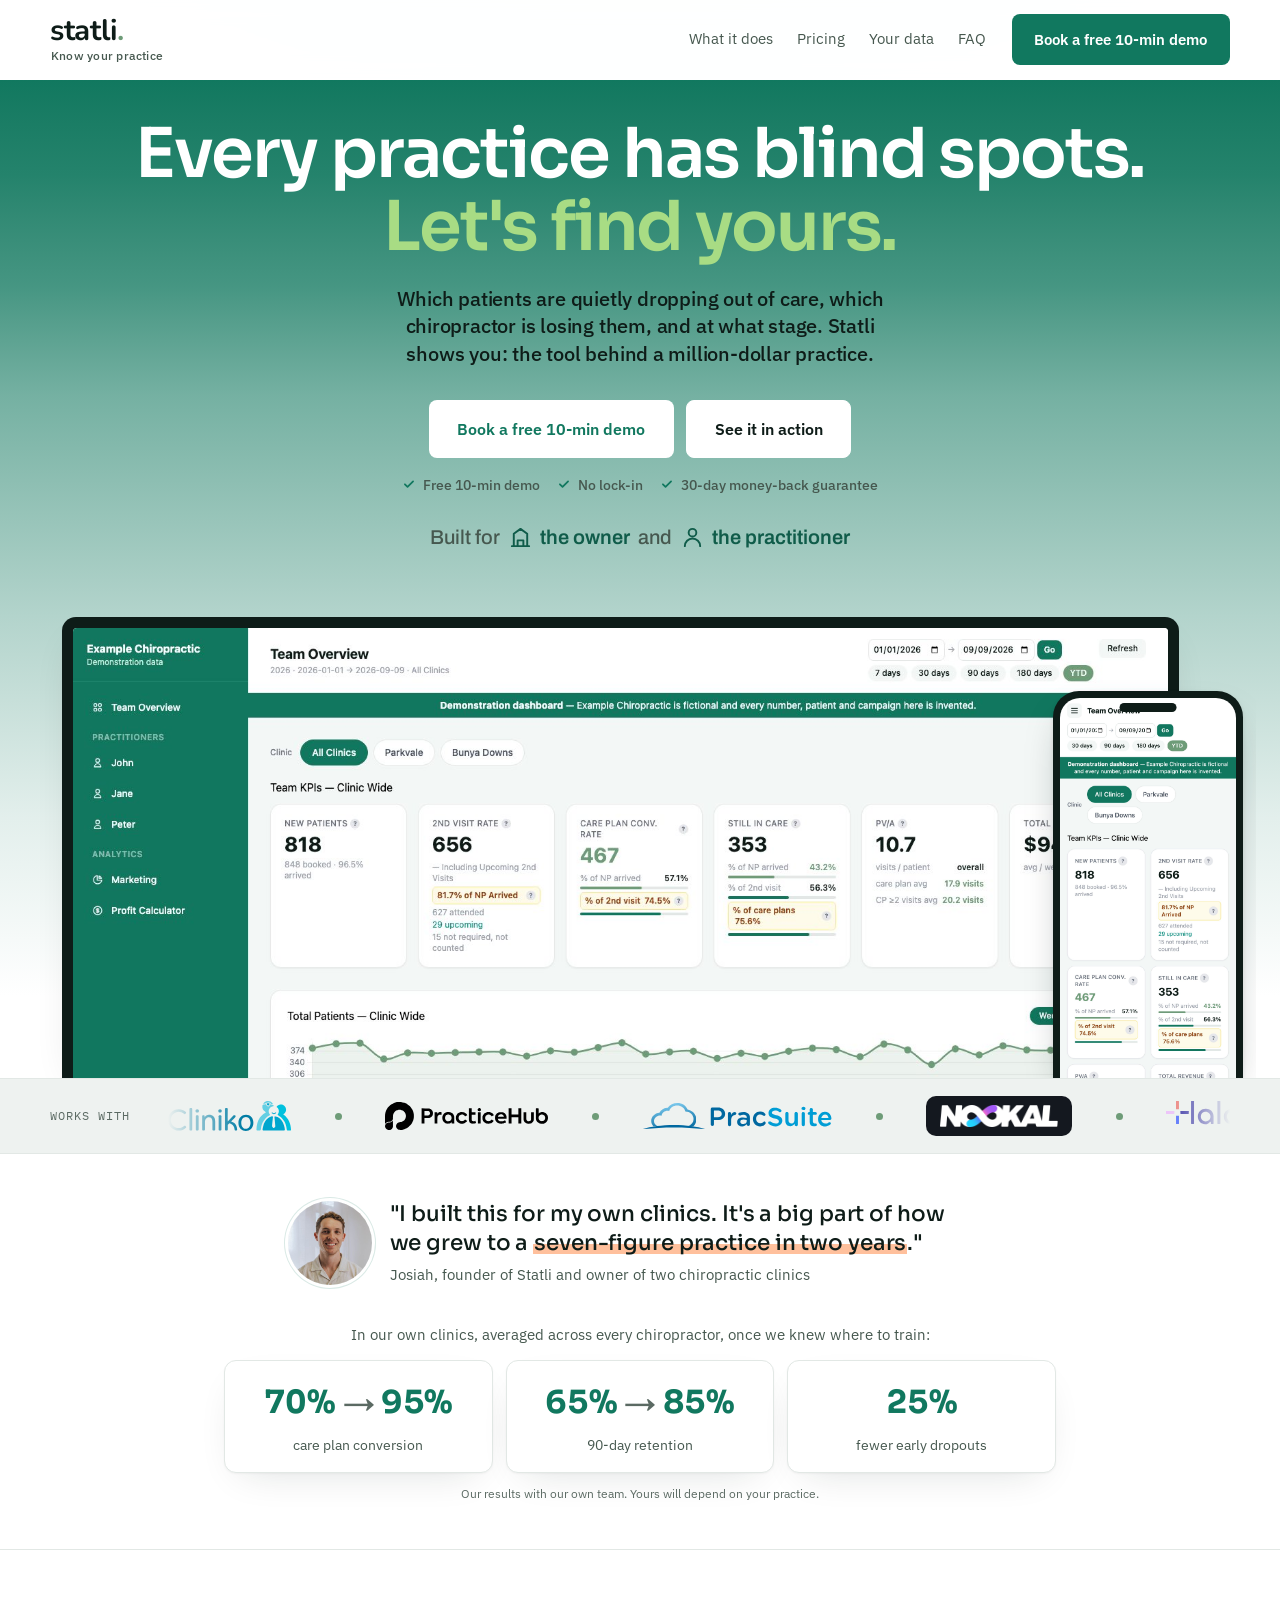
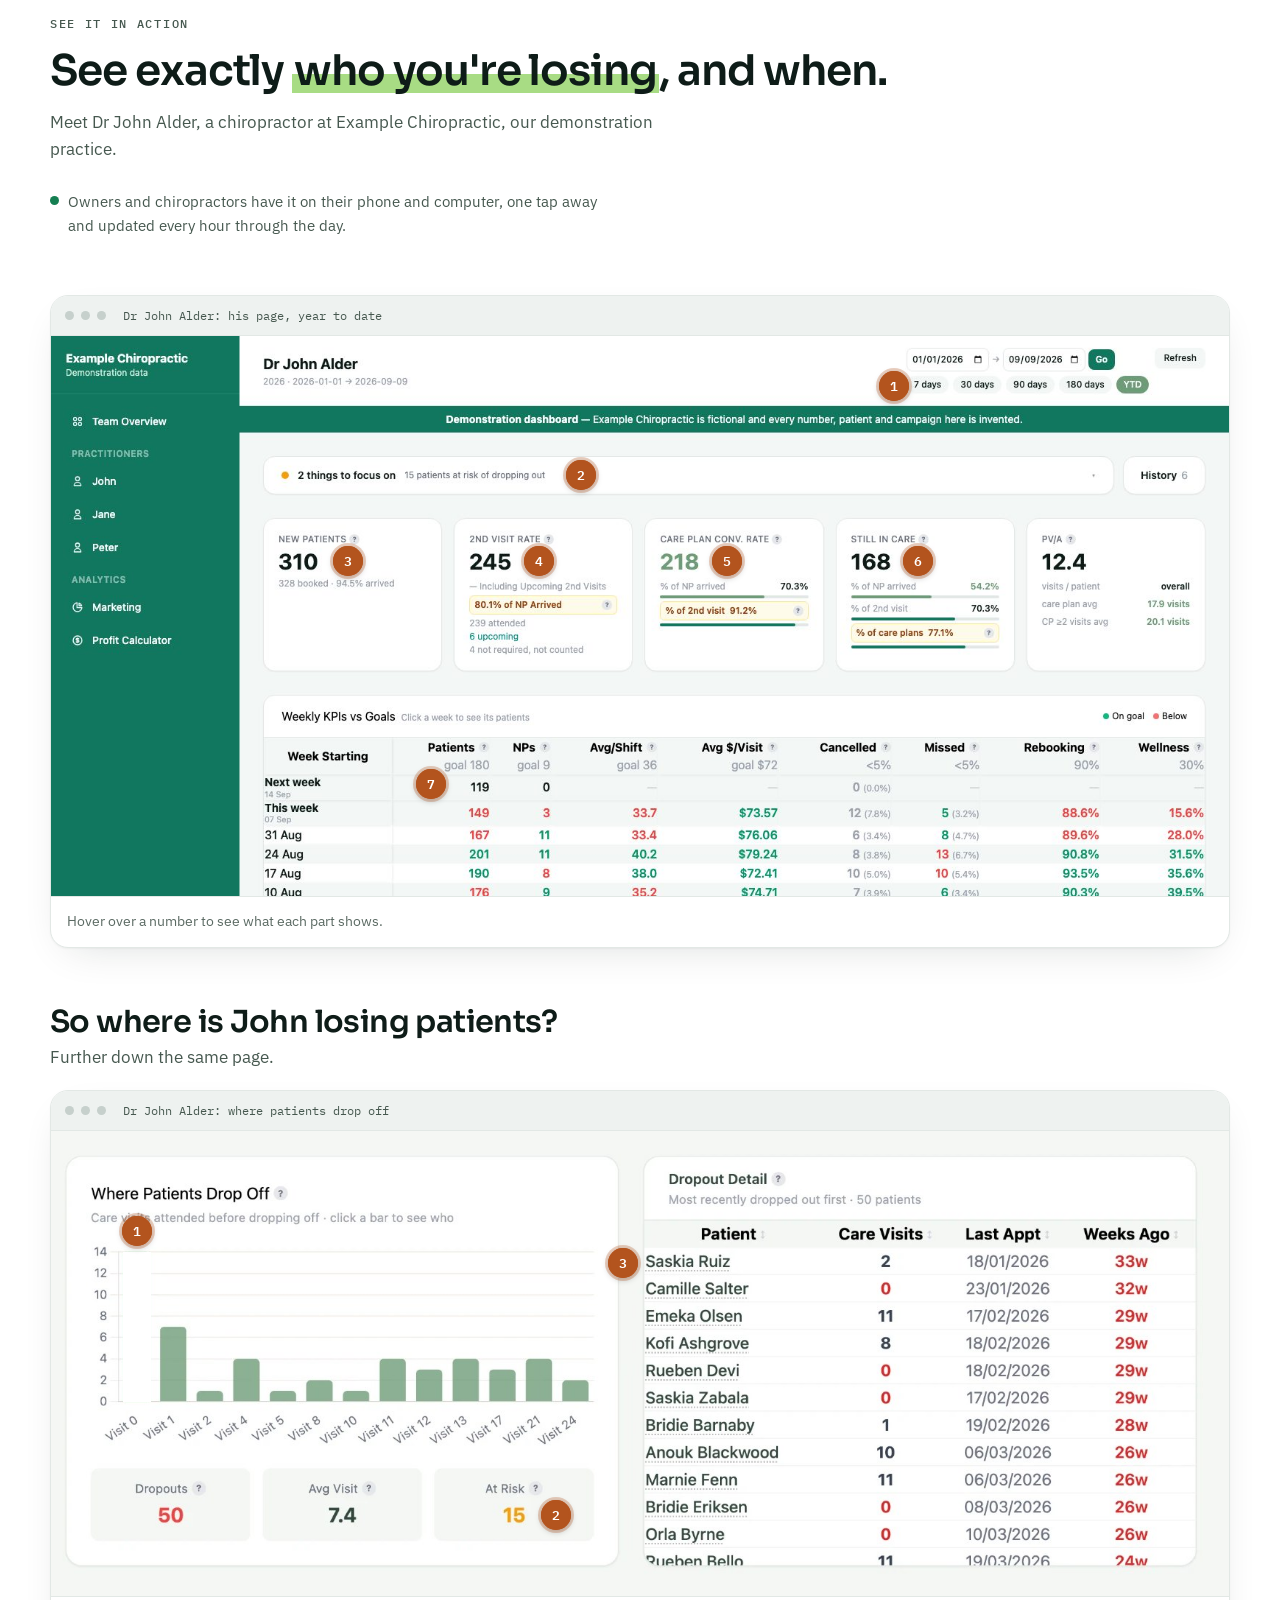
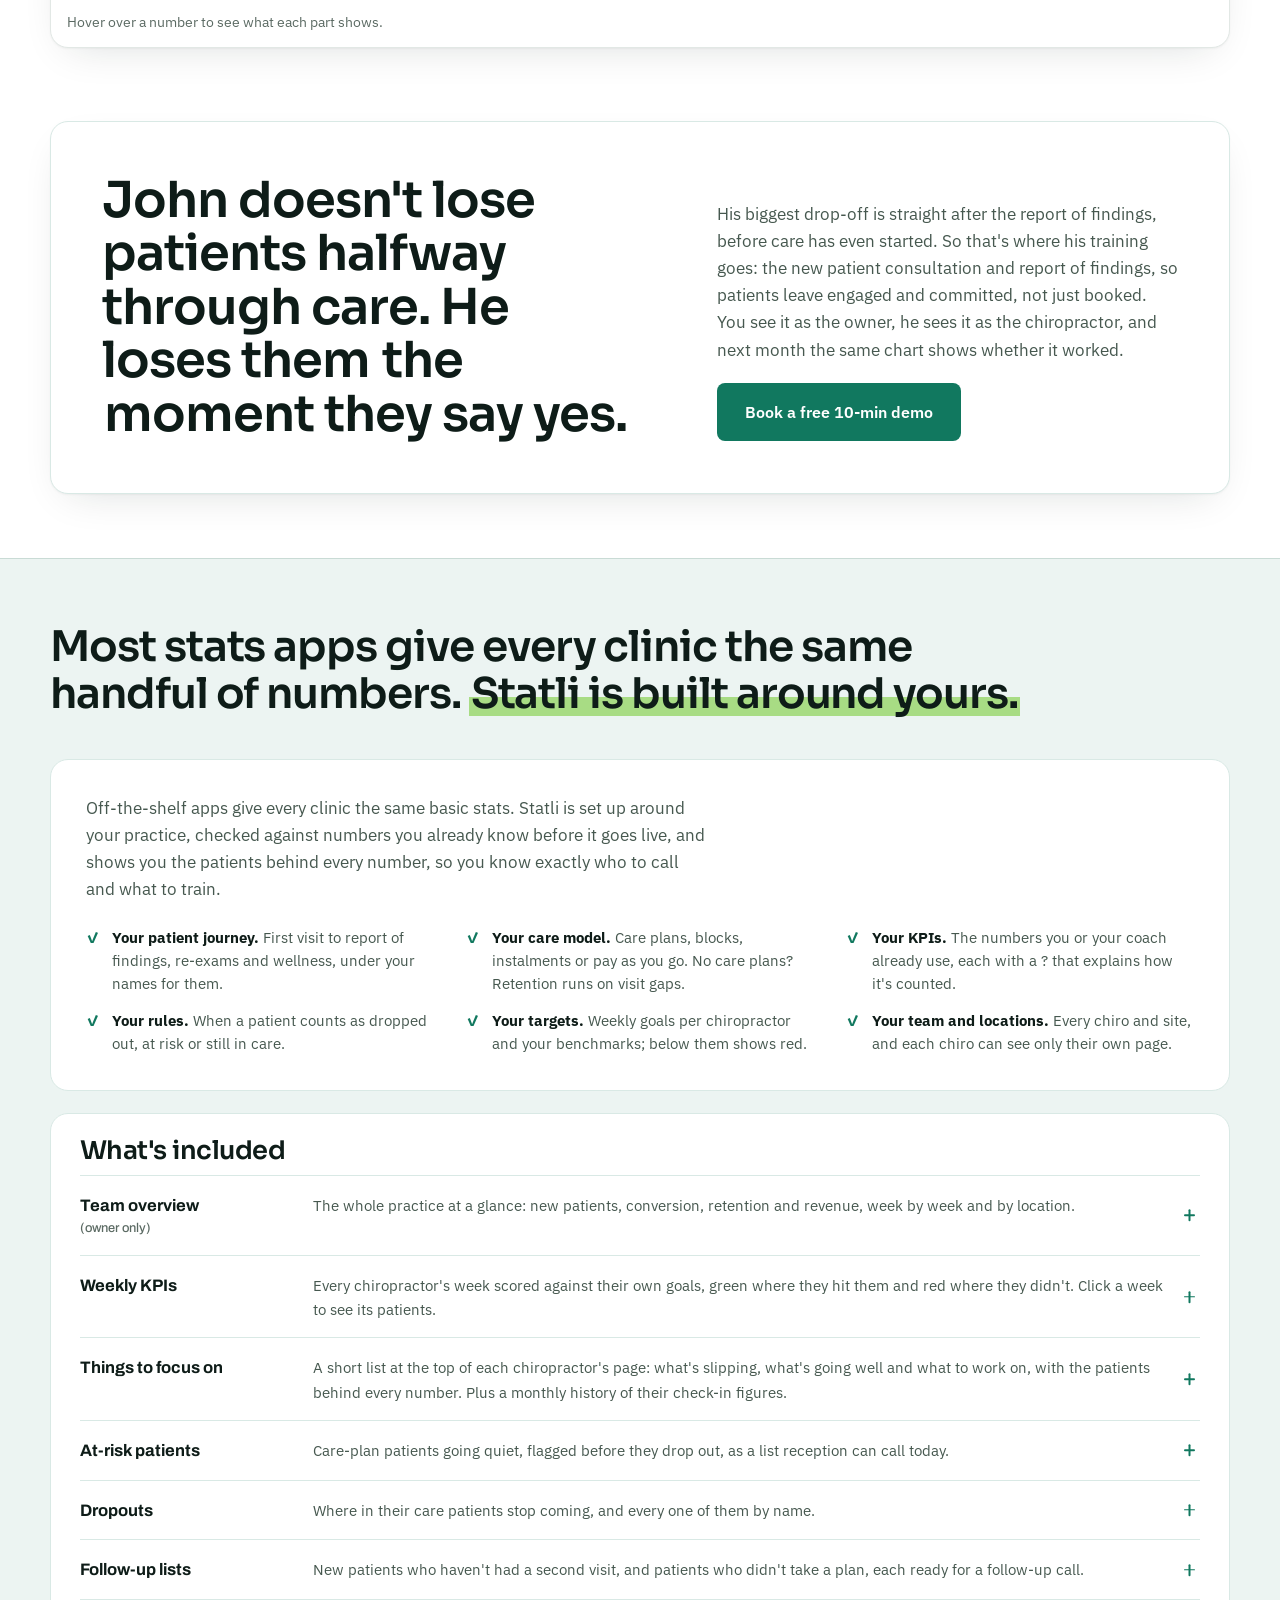
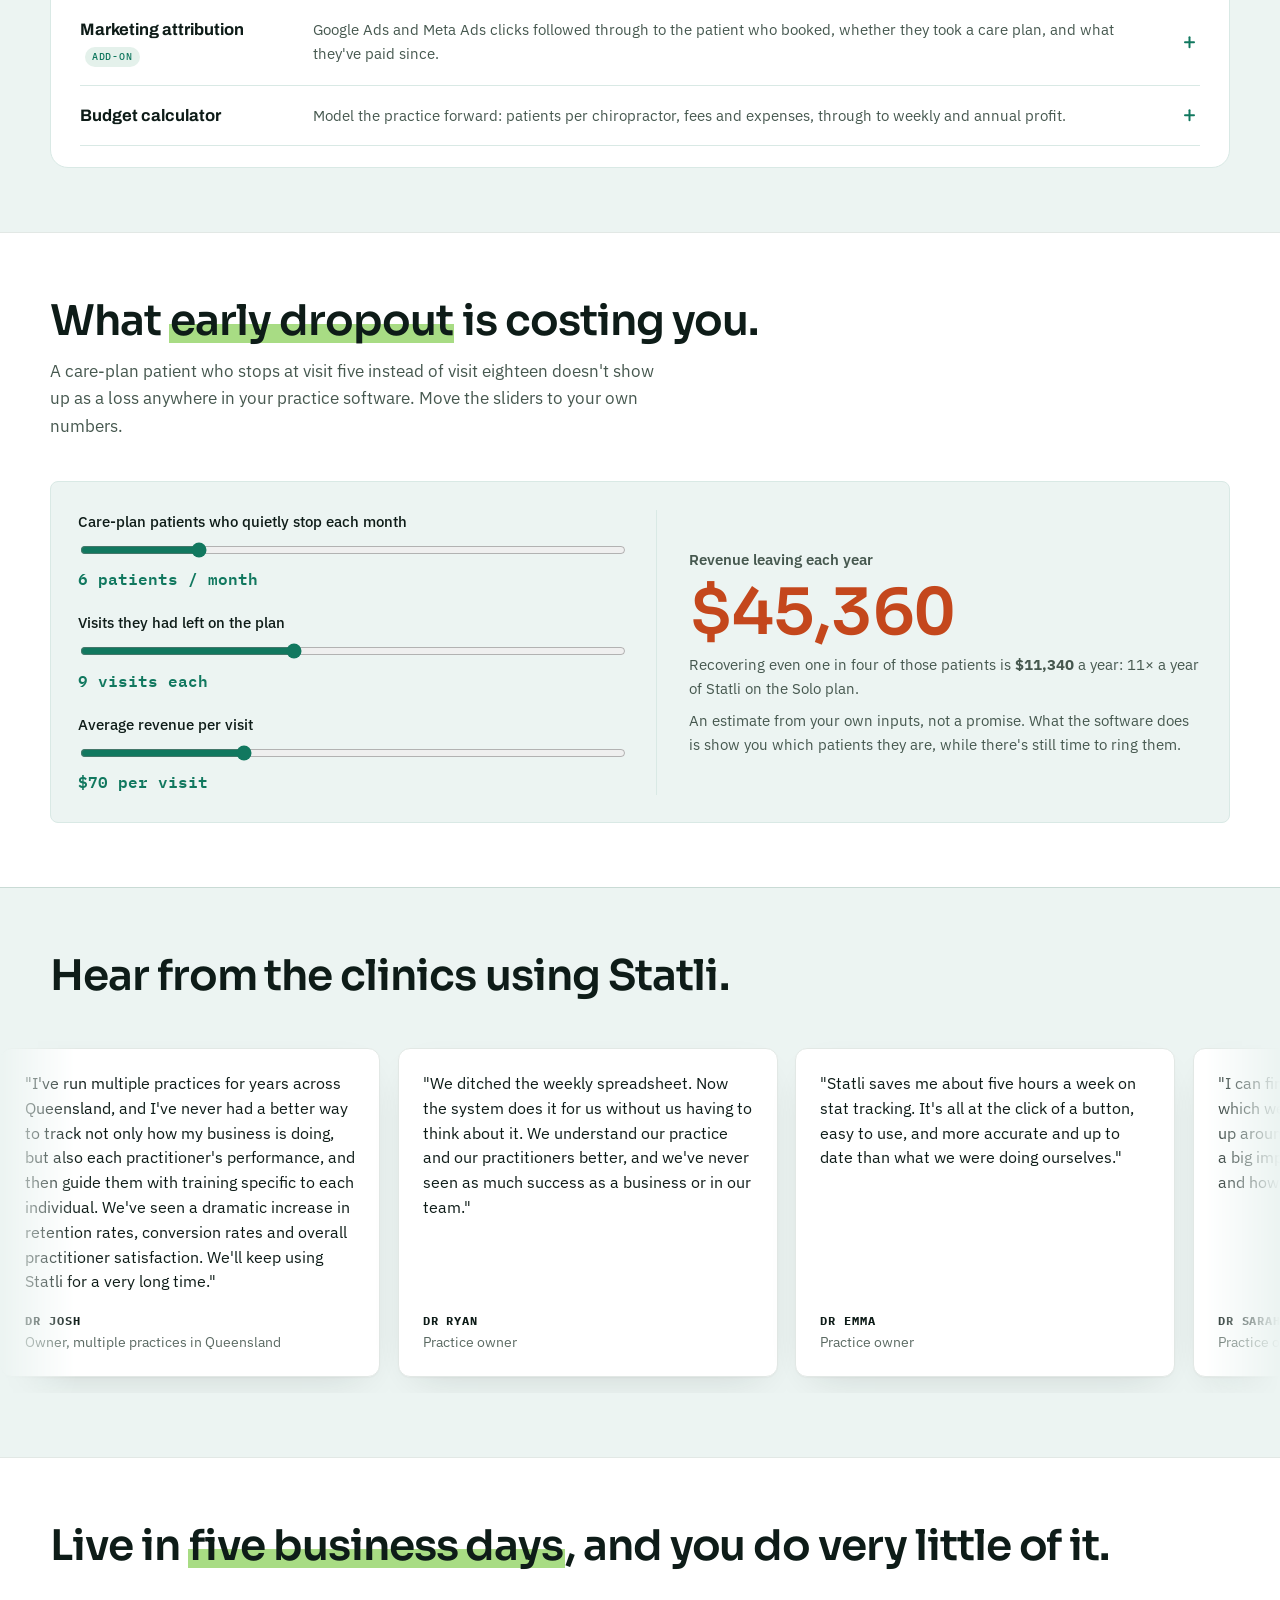
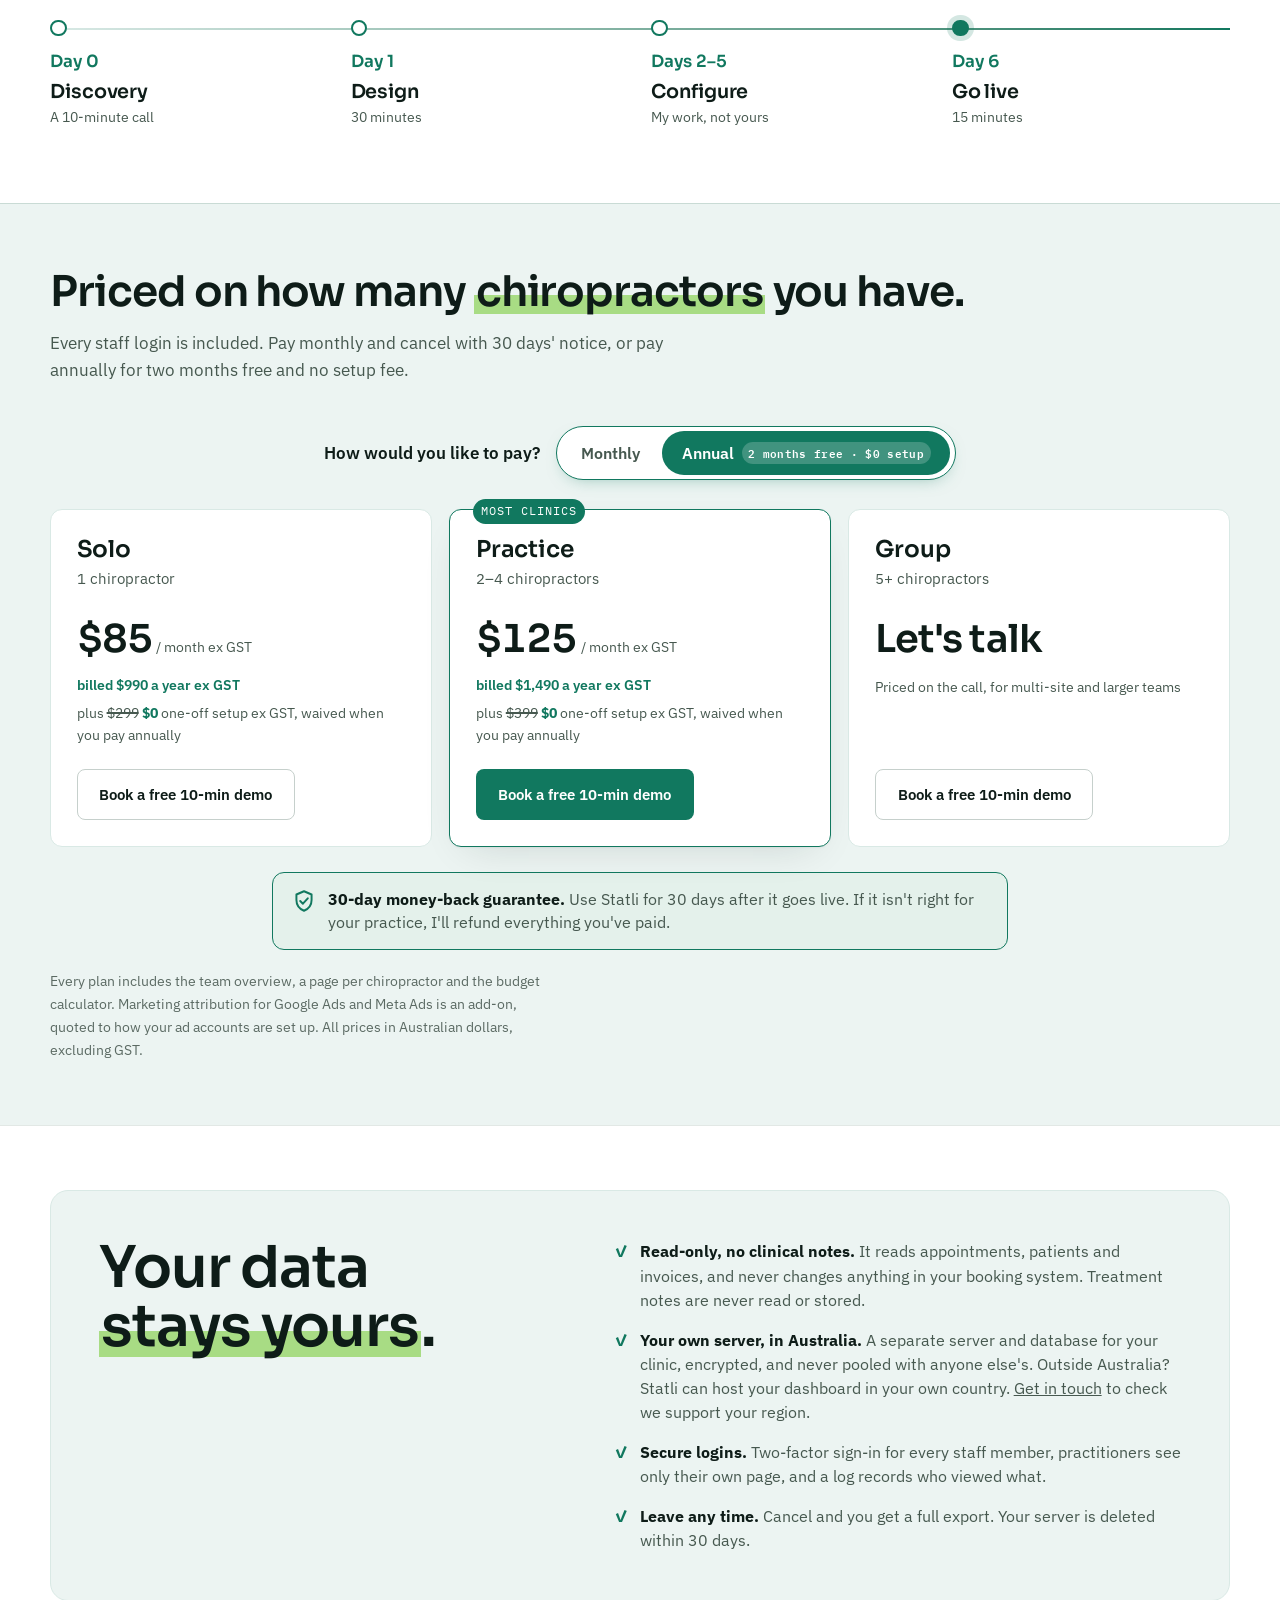
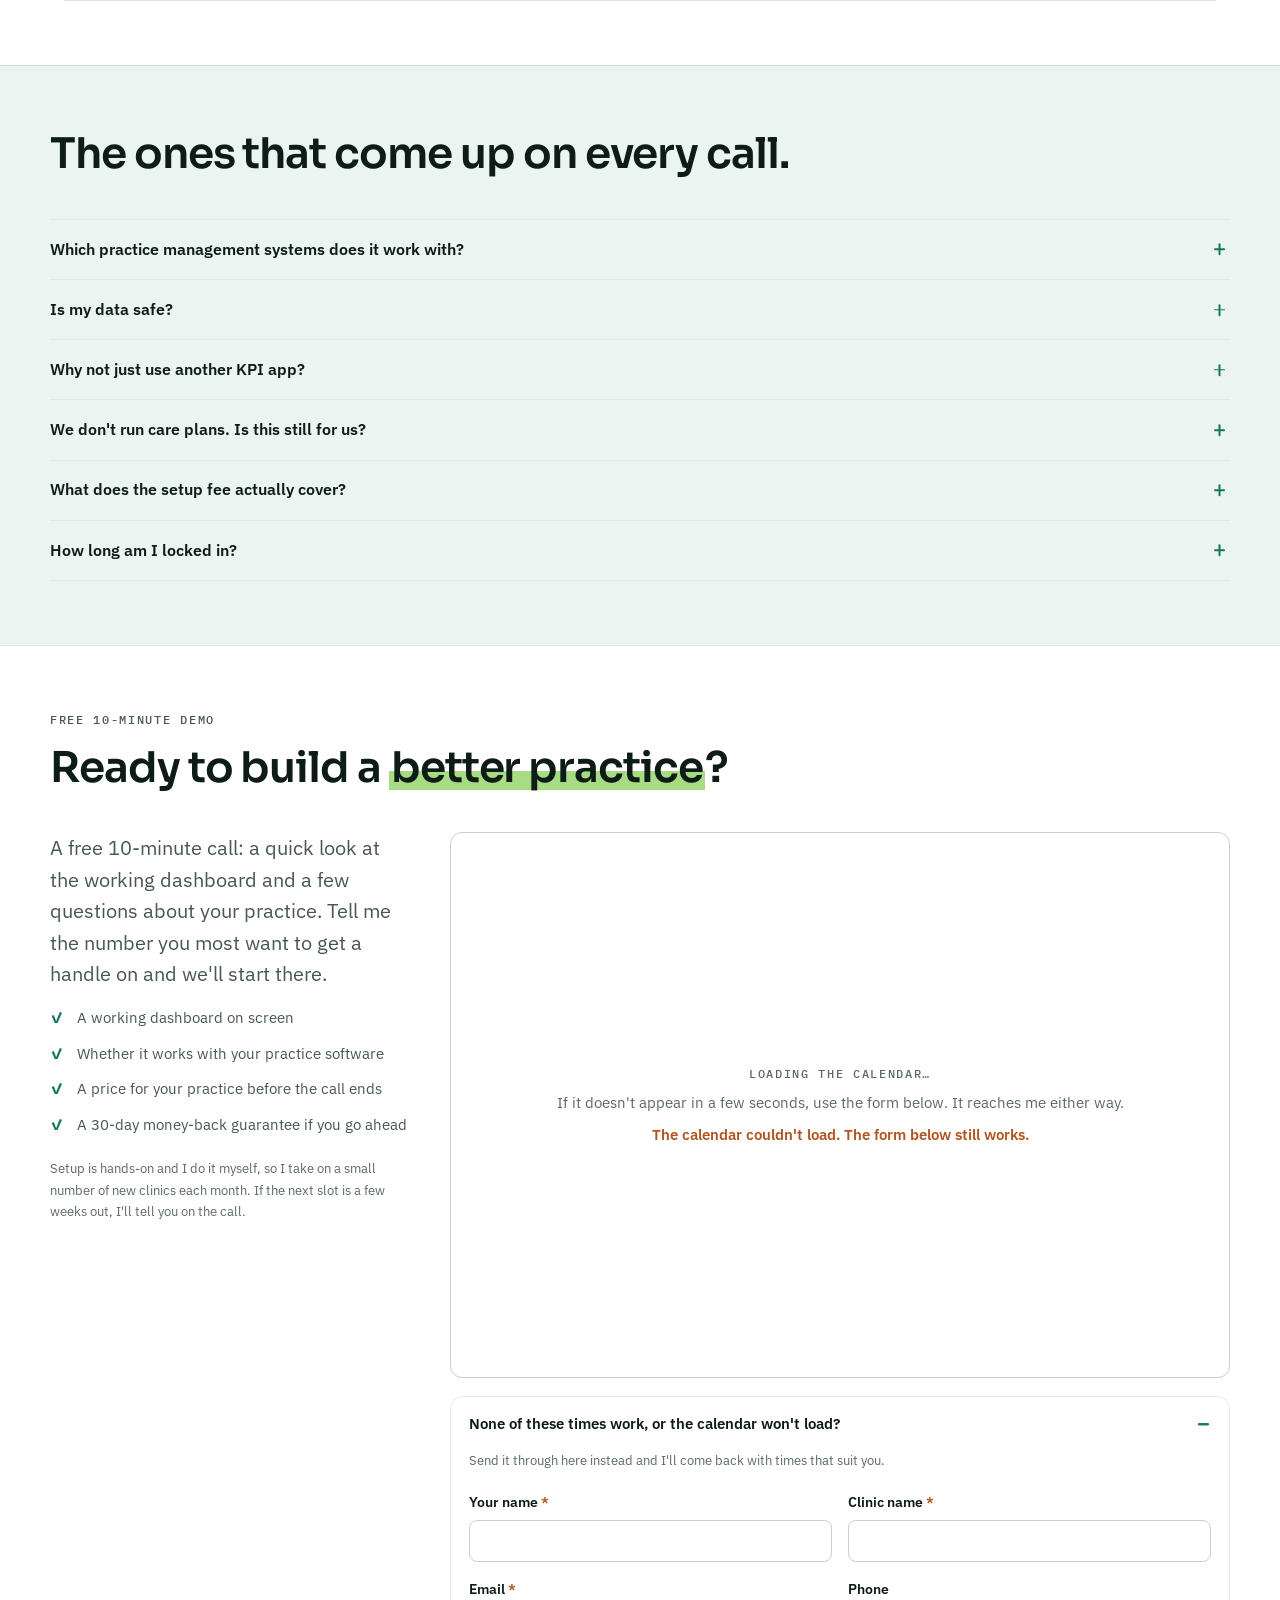
==== index.html @ 246dd064 "Hero: Every practice has blind spots. Let's find yours." ====
<!doctype html>
<html lang="en-AU">
<head>
<meta charset="utf-8">
<meta name="viewport" content="width=device-width, initial-scale=1">
<meta name="color-scheme" content="light">
<title>Statli: practice dashboard for chiropractic clinics</title>
<meta name="description" content="Practice intelligence for chiropractic clinics. Connects to Cliniko, Practice Hub, PracSuite, Nookal or Halaxy alongside Google Ads and Meta Ads, and shows you new patients, ROF attendance, care-plan conversion, dropouts and patient visit average, per practitioner, per clinic, every week. Configured to how your practice actually runs, including if you don't sell care plans.">

<link rel="canonical" href="https://askstatli.com/">
<meta property="og:type" content="website">
<meta property="og:site_name" content="Statli">
<meta property="og:title" content="Statli: practice dashboard for chiropractic clinics">
<meta property="og:description" content="Practice intelligence for chiropractic clinics. Connects to Cliniko, Practice Hub, PracSuite, Nookal or Halaxy alongside Google Ads and Meta Ads, and shows you new patients, ROF attendance, care-plan conversion, dropouts and patient visit average, per practitioner, per clinic, every week. Configured to how your practice actually runs, including if you don't sell care plans.">
<meta property="og:url" content="https://askstatli.com/">
<meta property="og:image" content="https://askstatli.com/static/img/demo_overview.jpg">
<link rel="alternate" type="text/plain" title="llms.txt" href="/llms.txt">

<script type="application/ld+json">
{"@context":"https://schema.org","@graph":[
 {"@type":"Organization","@id":"https://askstatli.com/#org","name":"Statli","legalName":"Statli Pty Ltd",
  "url":"https://askstatli.com/","description":"Statli builds practice dashboards for chiropractic clinics, combining booking-system, Google Ads and Meta Ads data into weekly KPIs.",
  "email":"hello@askstatli.com",
  "contactPoint":{"@type":"ContactPoint","contactType":"sales","email":"hello@askstatli.com","areaServed":"AU","availableLanguage":"en"},
  "address":{"@type":"PostalAddress","addressRegion":"QLD","addressCountry":"AU"}},
 {"@type":"SoftwareApplication","name":"Statli","url":"https://askstatli.com/","applicationCategory":"BusinessApplication",
  "operatingSystem":"Web","publisher":{"@id":"https://askstatli.com/#org"},
  "description":"Practice intelligence dashboard for chiropractic clinics. Connects to Cliniko, Practice Hub, PracSuite, Nookal or Halaxy plus Google Ads and Meta Ads, and reports new patients, ROF attendance, care-plan conversion, dropouts and patient visit average per practitioner and clinic, every week.",
  "offers":{"@type":"AggregateOffer","priceCurrency":"AUD","lowPrice":"99","offerCount":"3"}}
]}
</script>

<link rel="preconnect" href="https://fonts.googleapis.com">
<link rel="preconnect" href="https://fonts.gstatic.com" crossorigin>
<link rel="stylesheet" href="https://fonts.googleapis.com/css2?family=Archivo:wght@400..800&family=Nunito:wght@700&family=Sora:wght@500;600&family=IBM+Plex+Mono:wght@400;500;600&family=IBM+Plex+Sans:wght@400;500;600&display=swap">
<link rel="stylesheet" href="/static/css/site.css?v=2ab0f272">
</head>
<body>
<a class="skip" href="#main">Skip to content</a>

<nav class="nav">
  <div class="wrap nav-in">
    <a class="brand" href="/" aria-label="Statli, know your practice. Home">
      <span class="brand-word">statli<span class="brand-dot">.</span></span>
      <span class="brand-tag">Know your practice</span>
    </a>
    <div class="nav-links">
      <a href="/#story">What it does</a>
      <a href="/#pricing">Pricing</a>
      <a href="/#security">Your data</a>
      <a href="/#faq">FAQ</a>
    </div>
    <a class="btn btn-primary nav-cta" href="/#book"><span>Book a<span class="cta-long"> free 10-min</span> demo</span></a>
    
    <button type="button" class="nav-menu-btn" aria-expanded="false" aria-controls="navSheet" aria-label="Menu">
      <span class="nav-menu-icon" aria-hidden="true"><i></i><i></i></span>
    </button>
  </div>
  <div class="nav-sheet" id="navSheet" hidden>
    <a href="/#story">What it does</a>
    <a href="/#story">See it in action</a>
    <a href="/#pricing">Pricing</a>
    <a href="/#security">Your data</a>
    <a href="/#faq">FAQ</a>
  </div>
</nav>

<main id="main">


<!-- ── Hero ──────────────────────────────────────────────────────────────── -->
<section class="section hero hero-green">
  <div class="wrap hero-head">
    <h1>Every practice has <span style="white-space:nowrap">blind spots.</span><br> <span class="hl">Let's find yours.</span></h1>
    <p class="hero-sub">Which patients are quietly dropping out of care, which chiropractor is losing them,
       and at what stage. Statli shows you: the tool behind a million-dollar practice.</p>
    <div class="cta-row">
      <a class="btn btn-primary btn-lg" href="/#book">Book a free 10-min demo</a>
      <a class="btn btn-ghost btn-lg" href="#story">See it in action</a>
    </div>
    <p class="hero-trust"><span>Free 10-min demo</span><span>No lock-in</span><span>30-day money-back guarantee</span></p>
    <p class="hero-for">
      <span class="hero-for-lead">Built for</span>
      <span class="hero-for-chip"><svg viewBox="0 0 24 24" aria-hidden="true"><path d="M3 21h18M5 21V8l7-5 7 5v13M9 21v-6h6v6"/></svg>the owner</span>
      <span class="hero-for-and">and</span>
      <span class="hero-for-chip"><svg viewBox="0 0 24 24" aria-hidden="true"><circle cx="12" cy="7" r="4"/><path d="M4 21c0-4.4 3.6-8 8-8s8 3.6 8 8"/></svg>the practitioner</span>
    </p>
  </div>

  
  <div class="hero-stage">
    <figure class="devices">
      <div class="laptop">
        <div class="laptop-lid">
          <img src="/static/img/demo_laptop.jpg"
               width="1600" height="1000" fetchpriority="high"
               alt="Team overview on a laptop: new patients, second visit rate, care plan conversion, still in care, patient visit average and total revenue, above weekly patient and revenue charts.">
        </div>
        <div class="laptop-base" aria-hidden="true"></div>
      </div>

      <div class="phone">
        <div class="phone-bezel">
          <span class="phone-island" aria-hidden="true"></span>
          <img src="/static/img/demo_phone.jpg"
               width="1170" height="2532" loading="lazy"
               alt="The same team overview on a phone, with the KPI cards stacked into a single column.">
        </div>
      </div>
    </figure>
  </div>

  
  
  <div class="integrations">
    <div class="wrap int-row">
      <p class="int-label">Works with</p>
      <div class="marquee">
        <div class="marquee-track">
          
          <ul class="marquee-set">
            
            <li class="logo-cliniko"><img src="/static/img/logos/cliniko.svg" alt="Cliniko" height="30" loading="lazy" decoding="async"></li>
            
            <li class="logo-practicehub"><img src="/static/img/logos/practicehub.svg" alt="Practice Hub" height="30" loading="lazy" decoding="async"></li>
            
            <li class="logo-pracsuite"><img src="/static/img/logos/pracsuite.svg" alt="PracSuite" height="30" loading="lazy" decoding="async"></li>
            
            <li class="logo-nookal"><img src="/static/img/logos/nookal.png" alt="Nookal" height="30" loading="lazy" decoding="async"></li>
            
            <li class="logo-halaxy"><img src="/static/img/logos/halaxy.svg" alt="Halaxy" height="30" loading="lazy" decoding="async"></li>
            
            <li class="logo-google-ads"><img src="/static/img/logos/google-ads.svg" alt="Google Ads" height="30" loading="lazy" decoding="async"></li>
            
            <li class="logo-meta"><img src="/static/img/logos/meta.svg" alt="Meta Ads" height="30" loading="lazy" decoding="async"></li>
            
            <li class="logo-cliniko rep"><img src="/static/img/logos/cliniko.svg" alt="" height="30" loading="lazy" decoding="async"></li>
            
            <li class="logo-practicehub rep"><img src="/static/img/logos/practicehub.svg" alt="" height="30" loading="lazy" decoding="async"></li>
            
            <li class="logo-pracsuite rep"><img src="/static/img/logos/pracsuite.svg" alt="" height="30" loading="lazy" decoding="async"></li>
            
            <li class="logo-nookal rep"><img src="/static/img/logos/nookal.png" alt="" height="30" loading="lazy" decoding="async"></li>
            
            <li class="logo-halaxy rep"><img src="/static/img/logos/halaxy.svg" alt="" height="30" loading="lazy" decoding="async"></li>
            
            <li class="logo-google-ads rep"><img src="/static/img/logos/google-ads.svg" alt="" height="30" loading="lazy" decoding="async"></li>
            
            <li class="logo-meta rep"><img src="/static/img/logos/meta.svg" alt="" height="30" loading="lazy" decoding="async"></li>
            
            <li class="logo-cliniko rep"><img src="/static/img/logos/cliniko.svg" alt="" height="30" loading="lazy" decoding="async"></li>
            
            <li class="logo-practicehub rep"><img src="/static/img/logos/practicehub.svg" alt="" height="30" loading="lazy" decoding="async"></li>
            
            <li class="logo-pracsuite rep"><img src="/static/img/logos/pracsuite.svg" alt="" height="30" loading="lazy" decoding="async"></li>
            
            <li class="logo-nookal rep"><img src="/static/img/logos/nookal.png" alt="" height="30" loading="lazy" decoding="async"></li>
            
            <li class="logo-halaxy rep"><img src="/static/img/logos/halaxy.svg" alt="" height="30" loading="lazy" decoding="async"></li>
            
            <li class="logo-google-ads rep"><img src="/static/img/logos/google-ads.svg" alt="" height="30" loading="lazy" decoding="async"></li>
            
            <li class="logo-meta rep"><img src="/static/img/logos/meta.svg" alt="" height="30" loading="lazy" decoding="async"></li>
            
          </ul>
          
          <ul class="marquee-set" aria-hidden="true">
            
            <li class="logo-cliniko"><img src="/static/img/logos/cliniko.svg" alt="" height="30" loading="lazy" decoding="async"></li>
            
            <li class="logo-practicehub"><img src="/static/img/logos/practicehub.svg" alt="" height="30" loading="lazy" decoding="async"></li>
            
            <li class="logo-pracsuite"><img src="/static/img/logos/pracsuite.svg" alt="" height="30" loading="lazy" decoding="async"></li>
            
            <li class="logo-nookal"><img src="/static/img/logos/nookal.png" alt="" height="30" loading="lazy" decoding="async"></li>
            
            <li class="logo-halaxy"><img src="/static/img/logos/halaxy.svg" alt="" height="30" loading="lazy" decoding="async"></li>
            
            <li class="logo-google-ads"><img src="/static/img/logos/google-ads.svg" alt="" height="30" loading="lazy" decoding="async"></li>
            
            <li class="logo-meta"><img src="/static/img/logos/meta.svg" alt="" height="30" loading="lazy" decoding="async"></li>
            
            <li class="logo-cliniko rep"><img src="/static/img/logos/cliniko.svg" alt="" height="30" loading="lazy" decoding="async"></li>
            
            <li class="logo-practicehub rep"><img src="/static/img/logos/practicehub.svg" alt="" height="30" loading="lazy" decoding="async"></li>
            
            <li class="logo-pracsuite rep"><img src="/static/img/logos/pracsuite.svg" alt="" height="30" loading="lazy" decoding="async"></li>
            
            <li class="logo-nookal rep"><img src="/static/img/logos/nookal.png" alt="" height="30" loading="lazy" decoding="async"></li>
            
            <li class="logo-halaxy rep"><img src="/static/img/logos/halaxy.svg" alt="" height="30" loading="lazy" decoding="async"></li>
            
            <li class="logo-google-ads rep"><img src="/static/img/logos/google-ads.svg" alt="" height="30" loading="lazy" decoding="async"></li>
            
            <li class="logo-meta rep"><img src="/static/img/logos/meta.svg" alt="" height="30" loading="lazy" decoding="async"></li>
            
            <li class="logo-cliniko rep"><img src="/static/img/logos/cliniko.svg" alt="" height="30" loading="lazy" decoding="async"></li>
            
            <li class="logo-practicehub rep"><img src="/static/img/logos/practicehub.svg" alt="" height="30" loading="lazy" decoding="async"></li>
            
            <li class="logo-pracsuite rep"><img src="/static/img/logos/pracsuite.svg" alt="" height="30" loading="lazy" decoding="async"></li>
            
            <li class="logo-nookal rep"><img src="/static/img/logos/nookal.png" alt="" height="30" loading="lazy" decoding="async"></li>
            
            <li class="logo-halaxy rep"><img src="/static/img/logos/halaxy.svg" alt="" height="30" loading="lazy" decoding="async"></li>
            
            <li class="logo-google-ads rep"><img src="/static/img/logos/google-ads.svg" alt="" height="30" loading="lazy" decoding="async"></li>
            
            <li class="logo-meta rep"><img src="/static/img/logos/meta.svg" alt="" height="30" loading="lazy" decoding="async"></li>
            
          </ul>
          
        </div>
      </div>
    </div>
  </div>

  
  <div class="wrap">
    <div class="founder">
      
      <img class="founder-pic" src="/static/img/founder.jpg" width="120" height="120" alt="Josiah">
      
      <div class="founder-text">
        <p class="founder-quote">"I built this for my own clinics. It's a big part of how we grew to a
           <span class="hl hl-warm">seven-figure practice in two years</span>."</p>
        <p class="founder-who">Josiah, founder of Statli and owner of two chiropractic clinics</p>
      </div>
    </div>
    
    <div class="proof">
      <p class="proof-lead">In our own clinics, averaged across every chiropractor, once we knew where to train:</p>
      <ul class="proof-stats">
        <li><span class="proof-num">70% <span class="proof-arrow" aria-label="to">→</span> 95%</span><span class="proof-what">care plan conversion</span></li>
        <li><span class="proof-num">65% <span class="proof-arrow" aria-label="to">→</span> 85%</span><span class="proof-what">90-day retention</span></li>
        <li><span class="proof-num">25%</span><span class="proof-what">fewer early dropouts</span></li>
      </ul>
      <p class="proof-note">Our results with our own team. Yours will depend on your practice.</p>
    </div>
  </div>
</section>

<!-- ── The story ─────────────────────────────────────────────────────────── -->



<section class="section" id="story">
  <div class="wrap">
    <div class="head">
      <p class="label">See it in action</p>
      <h2>See exactly <span class="hl">who you're losing</span>, and when.</h2>
      <p>Meet Dr John Alder, a chiropractor at Example Chiropractic, our demonstration practice.</p>
      <p class="story-live"><span class="live-dot" aria-hidden="true"></span>Owners and chiropractors have it on their phone and computer, one tap away and updated every hour through the day.</p>
    </div>

    
    
    <figure class="shot annot" data-annot>
      <div class="shot-bar"><i></i><i></i><i></i><span>Dr John Alder: his page, year to date</span></div>
      <div class="annot-img">
        <img src="/static/img/demo_practitioner.jpg" width="1600" height="760" alt="Dr John Alder&#39;s page: new patients, second visit rate, care plan conversion, still in care and patient visit average, above a weekly KPI table scored against goals.">
        
        <span class="spot" aria-hidden="true"></span>
        
        
        
        <img class="drop-panel" data-panel="2" src="/static/img/focus_drop.jpg" alt="" aria-hidden="true"
             width="1572" height="714" loading="lazy" style="left:18%;top:21.4%;width:80%">
        
        <button type="button" class="pin" style="left:71.6%;top:8.8%" data-area="72.2,1.4,21.4,9.6"
                data-title="Pick the period." data-body="The last 7, 30, 90 or 180 days, or the year so far. This is the year so far." aria-label="Pick the period. The last 7, 30, 90 or 180 days, or the year so far. This is the year so far.">1</button>
        
        <button type="button" class="pin" style="left:45%;top:24.8%" data-area="18,21.4,80,76.5" data-panel="2"
                data-title="Things to focus on." data-body="What&#39;s slipping, what&#39;s going well and what to do about it, with the patients behind every number." aria-label="Things to focus on. What&#39;s slipping, what&#39;s going well and what to do about it, with the patients behind every number.">2</button>
        
        <button type="button" class="pin" style="left:25.2%;top:40.1%" data-area="18,32.5,15.3,27.4"
                data-title="310 new patients" data-body="booked, and 94.5% of them turned up." aria-label="310 new patients booked, and 94.5% of them turned up.">3</button>
        
        <button type="button" class="pin" style="left:41.4%;top:40.1%" data-area="34.2,32.5,15.3,27.4"
                data-title="245 came back" data-body="for a second visit: 80% of those who arrived." aria-label="245 came back for a second visit: 80% of those who arrived.">4</button>
        
        <button type="button" class="pin" style="left:57.4%;top:40.1%" data-area="50.3,32.5,15.3,27.4"
                data-title="218 took a care plan:" data-body="70% of his new patients, 91% of those who came back." aria-label="218 took a care plan: 70% of his new patients, 91% of those who came back.">5</button>
        
        <button type="button" class="pin" style="left:73.6%;top:40.1%" data-area="66.5,32.5,15.3,27.4"
                data-title="168 are still in care:" data-body="77% of everyone who started a plan." aria-label="168 are still in care: 77% of everyone who started a plan.">6</button>
        
        <button type="button" class="pin" style="left:32.3%;top:80.1%" data-area="18,64.1,80,35.9"
                data-title="Every week against his own goals." data-body="Green where he hit them, red where he didn&#39;t." aria-label="Every week against his own goals. Green where he hit them, red where he didn&#39;t.">7</button>
        
      </div>
      <div class="annot-tip" role="tooltip" hidden></div>
      <figcaption class="shot-cap annot-hint"><span class="hint-hover">Hover over a number to see what each part shows.</span><span class="hint-tap">Tap a number, or read them all below.</span></figcaption>
      
      <ol class="annot-legend">
        <li><strong>Pick the period.</strong> The last 7, 30, 90 or 180 days, or the year so far. This is the year so far.</li><li><strong>Things to focus on.</strong> What&#39;s slipping, what&#39;s going well and what to do about it, with the patients behind every number.</li><li><strong>310 new patients</strong> booked, and 94.5% of them turned up.</li><li><strong>245 came back</strong> for a second visit: 80% of those who arrived.</li><li><strong>218 took a care plan:</strong> 70% of his new patients, 91% of those who came back.</li><li><strong>168 are still in care:</strong> 77% of everyone who started a plan.</li><li><strong>Every week against his own goals.</strong> Green where he hit them, red where he didn&#39;t.</li>
      </ol>
    </figure>
    
    
    <h3 class="story-q">So where is John losing patients?</h3>
    <p class="story-sub">Further down the same page.</p>
    
    <figure class="shot annot" data-annot data-reveal>
      <div class="shot-bar"><i></i><i></i><i></i><span>Dr John Alder: where patients drop off</span></div>
      <div class="annot-img">
        <img src="/static/img/demo_dropoff.jpg" width="1620" height="639" alt="Bar chart of dropouts by care visits attended, tallest at visit 0, beside a table naming each patient who dropped out, their visits and how long ago they were last seen.">
        
        <span class="bar-grow" aria-hidden="true" style="left:6.11%;top:25.9%;width:2.35%;height:32.4%"></span>
        <span class="spot" aria-hidden="true"></span>
        
        
        
        
        <button type="button" class="pin" style="left:7.28%;top:21.5%" data-area="5.56,24.7,3.46,42.6"
                data-title="The tallest bar is visit 0." data-body="14 patients accepted a care plan and never came to a single care visit." aria-label="The tallest bar is visit 0. 14 patients accepted a care plan and never came to a single care visit.">1</button>
        
        <button type="button" class="pin" style="left:42.84%;top:82.6%" data-area="32.47,72.4,13.58,15.6"
                data-title="15 more are at risk right now:" data-body="on a plan, but gone quiet." aria-label="15 more are at risk right now: on a plan, but gone quiet.">2</button>
        
        <button type="button" class="pin" style="left:48.58%;top:28.2%" data-area="50.37,19.1,46.91,74.3"
                data-title="Every one of them by name," data-body="with their last visit, so reception can call them this week." aria-label="Every one of them by name, with their last visit, so reception can call them this week.">3</button>
        
      </div>
      <div class="annot-tip" role="tooltip" hidden></div>
      <figcaption class="shot-cap annot-hint"><span class="hint-hover">Hover over a number to see what each part shows.</span><span class="hint-tap">Tap a number, or read them all below.</span></figcaption>
      
      <ol class="annot-legend">
        <li><strong>The tallest bar is visit 0.</strong> 14 patients accepted a care plan and never came to a single care visit.</li><li><strong>15 more are at risk right now:</strong> on a plan, but gone quiet.</li><li><strong>Every one of them by name,</strong> with their last visit, so reception can call them this week.</li>
      </ol>
    </figure>
    

    
    <div class="peak">
      <h3 class="peak-line">John doesn't lose patients halfway through care. He loses them <span class="hl hl-warm">the moment they say yes.</span></h3>
      <div class="peak-body">
        <p>His biggest drop-off is straight after the report of findings, before care has even started.
           So that's where his training goes: the new patient consultation and report of findings,
           so patients leave engaged and committed, not just booked. You see it as the owner, he
           sees it as the chiropractor, and next month the same chart shows whether it worked.</p>
        <a class="btn btn-primary btn-lg" href="/#book">Book a free 10-min demo</a>
      </div>
    </div>
  </div>
</section>

<!-- ── Customised to you ───────────────────────────────────────────────── -->
<section class="section" id="fit">
  <div class="wrap">
    <div class="head">
      <h2>Most stats apps give every clinic the same handful of numbers. <span class="hl">Statli is built around yours.</span></h2>
    </div>
    
    <div class="fit">
      <p class="fit-intro">Off-the-shelf apps give every clinic the same basic stats. Statli is set up
         around your practice, checked against numbers you already know before it goes live, and
         shows you the patients behind every number, so you know exactly who to call and what to train.</p>
      <ul class="fit-list">
        <li><strong>Your patient journey.</strong> First visit to report of findings, re-exams and wellness, under your names for them.</li>
        <li><strong>Your care model.</strong> Care plans, blocks, instalments or pay as you go. No care plans? Retention runs on visit gaps.</li>
        <li><strong>Your KPIs.</strong> The numbers you or your coach already use, each with a ? that explains how it's counted.</li>
        <li><strong>Your rules.</strong> When a patient counts as dropped out, at risk or still in care.</li>
        <li><strong>Your targets.</strong> Weekly goals per chiropractor and your benchmarks; below them shows red.</li>
        <li><strong>Your team and locations.</strong> Every chiro and site, and each chiro can see only their own page.</li>
      </ul>
    </div>

    <div class="included-wrap">
      <h3 class="included-title">What's included</h3>
      <div class="included-list">
        
        <details class="incl">
          <summary>
            <span class="incl-title">Team overview <span class="incl-note">(owner only)</span></span>
            <span class="incl-blurb">The whole practice at a glance: new patients, conversion, retention and revenue, week by week and by location.</span>
          </summary>
          
          <figure class="shot incl-shot">
            <img src="/static/img/incl_overview.jpg" loading="lazy" alt="Team overview: The whole practice at a glance: new patients, conversion, retention and revenue, week by week and by location.">
          </figure>
          
          <p class="incl-swipe">Swipe sideways to see the whole screen.</p>
        </details>
        
        <details class="incl">
          <summary>
            <span class="incl-title">Weekly KPIs</span>
            <span class="incl-blurb">Every chiropractor&#39;s week scored against their own goals, green where they hit them and red where they didn&#39;t. Click a week to see its patients.</span>
          </summary>
          
          <figure class="shot incl-shot">
            <img src="/static/img/incl_kpis.jpg" loading="lazy" alt="Weekly KPIs: Every chiropractor&#39;s week scored against their own goals, green where they hit them and red where they didn&#39;t. Click a week to see its patients.">
          </figure>
          
          <p class="incl-swipe">Swipe sideways to see the whole screen.</p>
        </details>
        
        <details class="incl">
          <summary>
            <span class="incl-title">Things to focus on</span>
            <span class="incl-blurb">A short list at the top of each chiropractor&#39;s page: what&#39;s slipping, what&#39;s going well and what to work on, with the patients behind every number. Plus a monthly history of their check-in figures.</span>
          </summary>
          
          <figure class="shot incl-shot">
            <img src="/static/img/incl_focus.jpg" loading="lazy" alt="Things to focus on (1 of 2): A short list at the top of each chiropractor&#39;s page: what&#39;s slipping, what&#39;s going well and what to work on, with the patients behind every number. Plus a monthly history of their check-in figures.">
          </figure>
          
          <figure class="shot incl-shot">
            <img src="/static/img/incl_history.jpg" loading="lazy" alt="Things to focus on (2 of 2): A short list at the top of each chiropractor&#39;s page: what&#39;s slipping, what&#39;s going well and what to work on, with the patients behind every number. Plus a monthly history of their check-in figures.">
          </figure>
          
          <p class="incl-swipe">Swipe sideways to see the whole screen.</p>
        </details>
        
        <details class="incl">
          <summary>
            <span class="incl-title">At-risk patients</span>
            <span class="incl-blurb">Care-plan patients going quiet, flagged before they drop out, as a list reception can call today.</span>
          </summary>
          
          <figure class="shot incl-shot">
            <img src="/static/img/incl_at_risk.jpg" loading="lazy" alt="At-risk patients: Care-plan patients going quiet, flagged before they drop out, as a list reception can call today.">
          </figure>
          
          <p class="incl-swipe">Swipe sideways to see the whole screen.</p>
        </details>
        
        <details class="incl">
          <summary>
            <span class="incl-title">Dropouts</span>
            <span class="incl-blurb">Where in their care patients stop coming, and every one of them by name.</span>
          </summary>
          
          <figure class="shot incl-shot">
            <img src="/static/img/incl_dropouts.jpg" loading="lazy" alt="Dropouts: Where in their care patients stop coming, and every one of them by name.">
          </figure>
          
          <p class="incl-swipe">Swipe sideways to see the whole screen.</p>
        </details>
        
        <details class="incl">
          <summary>
            <span class="incl-title">Follow-up lists</span>
            <span class="incl-blurb">New patients who haven&#39;t had a second visit, and patients who didn&#39;t take a plan, each ready for a follow-up call.</span>
          </summary>
          
          <figure class="shot incl-shot">
            <img src="/static/img/incl_followup.jpg" loading="lazy" alt="Follow-up lists: New patients who haven&#39;t had a second visit, and patients who didn&#39;t take a plan, each ready for a follow-up call.">
          </figure>
          
          <p class="incl-swipe">Swipe sideways to see the whole screen.</p>
        </details>
        
        <details class="incl">
          <summary>
            <span class="incl-title">Marketing attribution <span class="incl-addon">Add-on</span></span>
            <span class="incl-blurb">Google Ads and Meta Ads clicks followed through to the patient who booked, whether they took a care plan, and what they&#39;ve paid since.</span>
          </summary>
          
          <figure class="shot incl-shot">
            <img src="/static/img/incl_marketing.jpg" loading="lazy" alt="Marketing attribution (1 of 2): Google Ads and Meta Ads clicks followed through to the patient who booked, whether they took a care plan, and what they&#39;ve paid since.">
          </figure>
          
          <figure class="shot incl-shot">
            <img src="/static/img/incl_marketing_2.jpg" loading="lazy" alt="Marketing attribution (2 of 2): Google Ads and Meta Ads clicks followed through to the patient who booked, whether they took a care plan, and what they&#39;ve paid since.">
          </figure>
          
          <p class="incl-swipe">Swipe sideways to see the whole screen.</p>
        </details>
        
        <details class="incl">
          <summary>
            <span class="incl-title">Budget calculator</span>
            <span class="incl-blurb">Model the practice forward: patients per chiropractor, fees and expenses, through to weekly and annual profit.</span>
          </summary>
          
          <figure class="shot incl-shot">
            <img src="/static/img/incl_budget.jpg" loading="lazy" alt="Budget calculator: Model the practice forward: patients per chiropractor, fees and expenses, through to weekly and annual profit.">
          </figure>
          
          <p class="incl-swipe">Swipe sideways to see the whole screen.</p>
        </details>
        
      </div>
    </div>

  </div>
</section>

<!-- ── ROI ───────────────────────────────────────────────────────────────── -->
<section class="section" id="roi">
  <div class="wrap">
    <div class="head">
      <h2>What <span class="hl">early dropout</span> is costing you.</h2>
      <p>
        A care-plan patient who stops at visit five instead of visit eighteen doesn't
        show up as a loss anywhere in your practice software. Move the sliders to your own numbers.
      </p>
    </div>

    <div class="calc">
      <div class="calc-fields">
        <div class="field">
          <label for="c-drops">Care-plan patients who quietly stop each month</label>
          <input id="c-drops" type="range" min="1" max="25" value="6" step="1">
          <span class="val"><span class="num" id="v-drops">6</span> patients / month</span>
        </div>
        <div class="field">
          <label for="c-visits">Visits they had left on the plan</label>
          <input id="c-visits" type="range" min="2" max="20" value="9" step="1">
          <span class="val"><span class="num" id="v-visits">9</span> visits each</span>
        </div>
        <div class="field">
          <label for="c-rate">Average revenue per visit</label>
          <input id="c-rate" type="range" min="45" max="130" value="70" step="5">
          <span class="val">$<span class="num" id="v-rate">70</span> per visit</span>
        </div>
      </div>
      <div class="calc-out">
        <p class="calc-out-label">Revenue leaving each year</p>
        <p class="big">$<span id="v-total">45,360</span></p>
        <p id="v-note">
          Recovering even one in four of those patients is
          <strong>$<span id="v-quarter">11,340</span></strong> a year: <span id="v-multiple">11</span>&times; a year of Statli on the Solo plan.
        </p>
        <p class="form-note">
          An estimate from your own inputs, not a promise. What the software does is show you
          which patients they are, while there's still time to ring them.
        </p>
      </div>
    </div>
  </div>
</section>

<!-- ── Voices ────────────────────────────────────────────────────────────── -->

<section class="section" id="voices">
  <div class="wrap">
    <div class="head">
      <h2>Hear from the clinics <span class="hl">using Statli</span>.</h2>
    </div>
  </div>
  
  <div class="quotes" aria-label="What clinic owners say">
    <div class="quotes-track">
      
      <ul class="quotes-set">
        
        <li class="voice-card">
          <blockquote>"I&#39;ve run multiple practices for years across Queensland, and I&#39;ve never had a better way to track not only how my business is doing, but also each practitioner&#39;s performance, and then guide them with training specific to each individual. We&#39;ve seen a dramatic increase in retention rates, conversion rates and overall practitioner satisfaction. We&#39;ll keep using Statli for a very long time."</blockquote>
          <p class="voice-by"><span class="voice-who">Dr Josh</span><span class="voice-role">Owner, multiple practices in Queensland</span></p>
        </li>
        
        <li class="voice-card">
          <blockquote>"We ditched the weekly spreadsheet. Now the system does it for us without us having to think about it. We understand our practice and our practitioners better, and we&#39;ve never seen as much success as a business or in our team."</blockquote>
          <p class="voice-by"><span class="voice-who">Dr Ryan</span><span class="voice-role">Practice owner</span></p>
        </li>
        
        <li class="voice-card">
          <blockquote>"Statli saves me about five hours a week on stat tracking. It&#39;s all at the click of a button, easy to use, and more accurate and up to date than what we were doing ourselves."</blockquote>
          <p class="voice-by"><span class="voice-who">Dr Emma</span><span class="voice-role">Practice owner</span></p>
        </li>
        
        <li class="voice-card">
          <blockquote>"I can finally see the return on our marketing, which we never really tracked before. It&#39;s set up around how we run things, and we&#39;ve seen a big improvement in conversion, retention and how many practitioners hit their goals."</blockquote>
          <p class="voice-by"><span class="voice-who">Dr Sarah</span><span class="voice-role">Practice owner</span></p>
        </li>
        
        <li class="voice-card">
          <blockquote>"Our associates love Statli! They check the app every week and we use it in our trainings. As an owner I can now personalise training for each practitioner depending on the individual&#39;s needs. We have seen a huge increase in performance, revenue and overall success since using Statli."</blockquote>
          <p class="voice-by"><span class="voice-who">Dr Ann</span><span class="voice-role">Practice owner</span></p>
        </li>
        
      </ul>
      
      <ul class="quotes-set" aria-hidden="true">
        
        <li class="voice-card">
          <blockquote>"I&#39;ve run multiple practices for years across Queensland, and I&#39;ve never had a better way to track not only how my business is doing, but also each practitioner&#39;s performance, and then guide them with training specific to each individual. We&#39;ve seen a dramatic increase in retention rates, conversion rates and overall practitioner satisfaction. We&#39;ll keep using Statli for a very long time."</blockquote>
          <p class="voice-by"><span class="voice-who">Dr Josh</span><span class="voice-role">Owner, multiple practices in Queensland</span></p>
        </li>
        
        <li class="voice-card">
          <blockquote>"We ditched the weekly spreadsheet. Now the system does it for us without us having to think about it. We understand our practice and our practitioners better, and we&#39;ve never seen as much success as a business or in our team."</blockquote>
          <p class="voice-by"><span class="voice-who">Dr Ryan</span><span class="voice-role">Practice owner</span></p>
        </li>
        
        <li class="voice-card">
          <blockquote>"Statli saves me about five hours a week on stat tracking. It&#39;s all at the click of a button, easy to use, and more accurate and up to date than what we were doing ourselves."</blockquote>
          <p class="voice-by"><span class="voice-who">Dr Emma</span><span class="voice-role">Practice owner</span></p>
        </li>
        
        <li class="voice-card">
          <blockquote>"I can finally see the return on our marketing, which we never really tracked before. It&#39;s set up around how we run things, and we&#39;ve seen a big improvement in conversion, retention and how many practitioners hit their goals."</blockquote>
          <p class="voice-by"><span class="voice-who">Dr Sarah</span><span class="voice-role">Practice owner</span></p>
        </li>
        
        <li class="voice-card">
          <blockquote>"Our associates love Statli! They check the app every week and we use it in our trainings. As an owner I can now personalise training for each practitioner depending on the individual&#39;s needs. We have seen a huge increase in performance, revenue and overall success since using Statli."</blockquote>
          <p class="voice-by"><span class="voice-who">Dr Ann</span><span class="voice-role">Practice owner</span></p>
        </li>
        
      </ul>
      
    </div>
  </div>
</section>


<!-- ── How it works ──────────────────────────────────────────────────────── -->

<section class="section" id="how">
  <div class="wrap">
    <div class="head">
      <h2>Live in <span class="hl">five business days</span>, and you do very little of it.</h2>
    </div>
    <ol class="timeline" data-reveal>
      <li class="tl-step">
        <span class="tl-day">Day 0</span>
        <h3>Discovery</h3>
        <p class="tl-time">A 10-minute call</p>
      </li>
      <li class="tl-step">
        <span class="tl-day">Day 1</span>
        <h3>Design</h3>
        <p class="tl-time">30 minutes</p>
      </li>
      <li class="tl-step">
        <span class="tl-day">Days 2&ndash;5</span>
        <h3>Configure</h3>
        <p class="tl-time">My work, not yours</p>
      </li>
      <li class="tl-step is-live">
        <span class="tl-day">Day 6</span>
        <h3>Go live</h3>
        <p class="tl-time">15 minutes</p>
      </li>
    </ol>
  </div>
</section>

<!-- ── Pricing ───────────────────────────────────────────────────────────── -->

<section class="section" id="pricing">
  <div class="wrap">
    <div class="head">
      <h2>Priced on how many <span class="hl">chiropractors</span> you have.</h2>
      <p>Every staff login is included. Pay monthly and cancel with 30 days' notice, or pay annually for two months free and no setup fee.</p>
    </div>

    
    <div class="billing-row">
      <p class="billing-ask" id="billing-ask">How would you like to pay?</p>
      <div class="billing" role="group" aria-labelledby="billing-ask">
        <span class="billing-thumb" aria-hidden="true"></span>
        <button type="button" class="billing-opt" data-billing="monthly" aria-pressed="false">Monthly</button>
        <button type="button" class="billing-opt is-on" data-billing="annual" aria-pressed="true">
          Annual <span class="billing-save">2 months free · $0 setup</span>
        </button>
      </div>
    </div>

    
    <div class="plans is-annual" data-reveal>
      
      <div class="plan">
        
        <h3>Solo</h3>
        <p class="plan-fit">1 chiropractor</p>
        
        <p class="plan-price"><span class="money" data-monthly="$99" data-annual="$85">$85</span> <span class="per">/ month ex GST</span></p>
        <p class="plan-bill" data-monthly="billed monthly" data-annual="billed $990 a year ex GST">billed $990 a year ex GST</p>
        <p class="plan-setup">plus <span class="setup-was">$299</span> <span class="setup-free">$0</span> one-off setup ex GST<span class="setup-free-note">, waived when you pay annually</span></p>
        
        <a class="btn btn-ghost" href="/#book">Book a free 10-min demo</a>
      </div>
      
      <div class="plan is-featured">
        <span class="flag">Most clinics</span>
        <h3>Practice</h3>
        <p class="plan-fit">2–4 chiropractors</p>
        
        <p class="plan-price"><span class="money" data-monthly="$149" data-annual="$125">$125</span> <span class="per">/ month ex GST</span></p>
        <p class="plan-bill" data-monthly="billed monthly" data-annual="billed $1,490 a year ex GST">billed $1,490 a year ex GST</p>
        <p class="plan-setup">plus <span class="setup-was">$399</span> <span class="setup-free">$0</span> one-off setup ex GST<span class="setup-free-note">, waived when you pay annually</span></p>
        
        <a class="btn btn-primary" href="/#book">Book a free 10-min demo</a>
      </div>
      
      <div class="plan">
        
        <h3>Group</h3>
        <p class="plan-fit">5+ chiropractors</p>
        
        <p class="plan-price"><span class="money">Let's talk</span></p>
        <p class="plan-setup">Priced on the call, for multi-site and larger teams</p>
        
        <a class="btn btn-ghost" href="/#book">Book a free 10-min demo</a>
      </div>
      
    </div>

    <p class="guarantee"><svg viewBox="0 0 24 24" aria-hidden="true"><path d="M12 3l7 3v5c0 4.5-3 8.3-7 10-4-1.7-7-5.5-7-10V6l7-3z"/><path d="M8.5 12l2.5 2.5 4.5-5"/></svg>
      <span><strong>30-day money-back guarantee.</strong> Use Statli for 30 days after it goes live. If it isn't right for your practice, I'll refund everything you've paid.</span></p>

    <p class="price-note">
      Every plan includes the team overview, a page per chiropractor and the budget calculator.
      Marketing attribution for Google Ads and Meta Ads is an add-on, quoted to how your ad accounts are set up.
      All prices in Australian dollars, excluding GST.
    </p>
  </div>
</section>

<!-- ── Security ──────────────────────────────────────────────────────────── -->
<section class="section" id="security">
  <div class="wrap">
    <div class="data-panel">
      <h2 class="data-claim">Your data <span class="hl">stays yours</span>.</h2>
      <ul class="data-list">
        <li><strong>Read-only, no clinical notes.</strong> It reads appointments, patients and invoices, and never changes anything in your booking system. Treatment notes are never read or stored.</li>
        <li><strong>Your own server, in Australia.</strong> A separate server and database for your clinic, encrypted, and never pooled with anyone else's. Outside Australia? Statli can host your dashboard in your own country. <a href="/#book">Get in touch</a> to check we support your region.</li>
        <li><strong>Secure logins.</strong> Two-factor sign-in for every staff member, practitioners see only their own page, and a log records who viewed what.</li>
        <li><strong>Leave any time.</strong> Cancel and you get a full export. Your server is deleted within 30 days.</li>
      </ul>
    </div>
  </div>
</section>

<!-- ── FAQ ───────────────────────────────────────────────────────────────── -->
<section class="section" id="faq">
  <div class="wrap">
    <div class="head">
      <h2>The ones that come up on every call.</h2>
    </div>

    <div class="faq">
      <details>
        <summary>Which practice management systems does it work with?</summary>
        <p>Cliniko, Practice Hub, PracSuite, Nookal and Halaxy. Cliniko is the one running live in a
           two-site practice today. Practice Hub is connected and verified against a real clinic's account. I've read their data and confirmed it carries everything the
           dashboard needs. PracSuite, Nookal and Halaxy are built against their published documentation
           (PracSuite's also checked against their own test environment), and I'd check them against
           your own account before you committed to anything.</p>
        <p>One thing worth knowing up front if you're on Halaxy: they charge for API access
           as an add-on on their side, around $33 a month. I'd rather you heard that from me
           now than found it on an invoice.</p>
        <p>The metrics don't depend on any one system: what changes between them is the
           connector, not the definitions. If you're on something else, tell me on the call.
           I'll read their API documentation and give you a straight yes or no rather than a maybe. There are three specific things a booking system has to expose, and it takes
           me an afternoon to find out whether yours does.</p>
      </details>
      <details>
        <summary>Is my data safe?</summary>
        <p>Yes. Statli only reads from your booking system: appointments, patients and invoices.
           It can't change anything there, and it never reads or stores clinical notes.</p>
        <p>Your clinic gets its own server and database in Australia, encrypted and never shared
           with another clinic. Every login uses two-factor sign-in, practitioners see only their
           own page, and every view is logged, so you can see who looked at what. If you leave,
           you get a full export of your data and your server is deleted within 30 days. The
           details are in our <a href="/privacy">privacy policy</a>.</p>
      </details>
      <details>
        <summary>Why not just use another KPI app?</summary>
        <p>Most KPI apps are the same for every clinic: a few standard numbers, counted the
           way the app counts them. Statli is set up around how your practice
           runs, from your appointment types and care model to the goals you set for each
           chiropractor, and checked against figures you already know before it goes live.</p>
        <p>If it helps you keep one care-plan patient a month who would otherwise have dropped
           out, it has paid for itself. The calculator above shows what that's worth to you.</p>
      </details>
      <details>
        <summary>We don't run care plans. Is this still for us?</summary>
        <p>Yes. Care plans are one way of measuring whether patients stay, not the only one.
           A practice that doesn't sell them has retention measured on visit gaps instead: a
           patient who hasn't been in for four weeks with nothing booked has stopped coming,
           however you sell care. The care-plan screen comes off and the funnel stops at the
           stages you do run.</p>
        <p>The same goes for the rest of it. Your appointment type names, how many locations
           you have, what you call a re-exam, how long a gap counts as a dropout: all of it
           is set to your practice during setup, not assumed. If your practice does something
           the dashboard can't express, tell me on the call and I'll say so plainly rather
           than sell you a screen that will read wrong.</p>
      </details>
      <details>
        <summary>What does the setup fee actually cover?</summary>
        <p>The design session; connecting your booking system; mapping your practitioners,
           locations and appointment types; configuring ROF and progress-exam stages to match
           how you book them; setting weekly goals; validating the first month of numbers
           against a period you already know; and training your team. It's my time, not a licence fee,
           and it's waived when you pay annually.</p>
      </details>
      <details>
        <summary>How long am I locked in?</summary>
        <p>You're not. The subscription is month-to-month with 30 days' notice, and every plan
           comes with a 30-day money-back guarantee: if Statli isn't right for your practice in the
           first 30 days after it goes live, I'll refund everything you've paid, including the setup
           fee or the annual payment. The annual option exists because some clinics prefer it for
           the discount, not because I need you tied in.</p>
      </details>
    </div>
  </div>
</section>

<!-- ── Booking ───────────────────────────────────────────────────────────── -->
<section class="section" id="book">
  <div class="wrap">
    <div class="head">
      
      <p class="label">Free 10-minute demo</p>
      <h2>Ready to build a <span class="hl">better practice</span>?</h2>
      
    </div>

    

    <div class="book-grid">
      <div class="book-aside">
        
        <p class="lede">
          A free 10-minute call: a quick look at the working dashboard and a few questions about
          your practice. Tell me the number you most want to get a handle on and we'll start there.
        </p>
        <ul>
          <li>A working dashboard on screen</li>
          <li>Whether it works with your practice software</li>
          <li>A price for your practice before the call ends</li>
          <li>A 30-day money-back guarantee if you go ahead</li>
        </ul>
        <p class="form-note" style="margin-top:1.4rem">
          Setup is hands-on and I do it myself, so I take on a small number of new clinics
          each month. If the next slot is a few weeks out, I'll tell you on the call.
        </p>
        
      </div>

      <div>
        
          

<div class="cal-block">
  <div id="cal-inline" class="cal-inline" data-cal-link="statli/discovery-call">
    <div class="cal-loading">
      <p class="label">Loading the calendar…</p>
      <p>If it doesn't appear in a few seconds, use the form below. It reaches me either way.</p>
    </div>
  </div>

  <details class="cal-fallback">
    <summary>None of these times work, or the calendar won't load?</summary>
    <p class="form-note" style="margin:.9rem 0 1.2rem">
      Send it through here instead and I'll come back with times that suit you.
    </p>
    
<form class="book">
  <input type="hidden" name="source" value="home">
  
  <div style="position:absolute;left:-9999px" aria-hidden="true">
    <label>Website<input type="text" name="website" tabindex="-1" autocomplete="off"></label>
  </div>

  <div class="f-row">
    <div class="f">
      <label for="name-home">Your name <span class="req">*</span></label>
      <input id="name-home" type="text" name="name" required autocomplete="name"
             value="">
    </div>
    <div class="f">
      <label for="clinic-home">Clinic name <span class="req">*</span></label>
      <input id="clinic-home" type="text" name="clinic" required autocomplete="organization"
             value="">
    </div>
  </div>

  <div class="f-row">
    <div class="f">
      <label for="email-home">Email <span class="req">*</span></label>
      <input id="email-home" type="email" name="email" required autocomplete="email"
             value="">
    </div>
    <div class="f">
      <label for="phone-home">Phone</label>
      <input id="phone-home" type="tel" name="phone" autocomplete="tel"
             value="">
    </div>
  </div>

  <div class="f">
    <label>How many chiropractors?</label>
    <div class="choices">
      
      <label>
        <input type="radio" name="chiros" value="1"
               checked>
        <span>1</span>
      </label>
      
      <label>
        <input type="radio" name="chiros" value="2–4"
               >
        <span>2–4</span>
      </label>
      
      <label>
        <input type="radio" name="chiros" value="5+"
               >
        <span>5+</span>
      </label>
      
    </div>
  </div>

  <div class="f">
    <label>How many locations?</label>
    <div class="choices">
      
      <label>
        <input type="radio" name="locations" value="1"
               checked>
        <span>1</span>
      </label>
      
      <label>
        <input type="radio" name="locations" value="2"
               >
        <span>2</span>
      </label>
      
      <label>
        <input type="radio" name="locations" value="3"
               >
        <span>3</span>
      </label>
      
      <label>
        <input type="radio" name="locations" value="4+"
               >
        <span>4+</span>
      </label>
      
    </div>
  </div>

  <div class="f">
    <label for="software-home">Practice software</label>
    <select id="software-home" name="software">
      
      <option value="Cliniko" >Cliniko</option>
      
      <option value="Nookal" >Nookal</option>
      
      <option value="Halaxy" >Halaxy</option>
      
      <option value="Practice Hub" >Practice Hub</option>
      
      <option value="PracSuite" >PracSuite</option>
      
      <option value="Front Desk" >Front Desk</option>
      
      <option value="Chiro8000 / other" >Chiro8000 / other</option>
      
      <option value="Not sure" >Not sure</option>
      
    </select>
  </div>

  <div class="f">
    <label for="times-home">When suits for a 10-minute call?</label>
    <select id="times-home" name="times">
      
      <option value="Weekday mornings" >Weekday mornings</option>
      
      <option value="Weekday lunchtime" >Weekday lunchtime</option>
      
      <option value="Weekday afternoons" >Weekday afternoons</option>
      
      <option value="After 5pm" >After 5pm</option>
      
      <option value="Flexible" >Flexible</option>
      
    </select>
  </div>

  <div class="f">
    <label for="msg-home">Which number in your practice do you most want to get a handle on?</label>
    <textarea id="msg-home" name="message"
              placeholder="e.g. new patients, care plan conversions, patients dropping off"></textarea>
  </div>

  <button class="btn btn-primary btn-lg" type="submit">Request my discovery call</button>
  <p class="form-note">
    I'll reply within one business day with a time. The call is a screen-share of the
    real dashboard against your questions, not a slide deck.
  </p>
</form>
  </details>
</div>

<script>

(function (C, A, L) {
  let p = function (a, ar) { a.q.push(ar); };
  let d = C.document;
  C.Cal = C.Cal || function () {
    let cal = C.Cal; let ar = arguments;
    if (!cal.loaded) {
      cal.ns = {}; cal.q = cal.q || [];
      d.head.appendChild(d.createElement("script")).src = A;
      cal.loaded = true;
    }
    if (ar[0] === L) {
      const api = function () { p(api, arguments); };
      const namespace = ar[1];
      api.q = api.q || [];
      if (typeof namespace === "string") {
        cal.ns[namespace] = cal.ns[namespace] || api;
        p(cal.ns[namespace], ar);
        p(cal, ["initNamespace", namespace]);
      } else { p(cal, ar); }
      return;
    }
    p(cal, ar);
  };
})(window, "https://app.cal.com/embed/embed.js", "init");


Cal("init", { origin: "https://cal.com" });

Cal("inline", {
  elementOrSelector: "#cal-inline",
  calLink: "statli/discovery-call",
  config: { layout: "month_view" }
});

// Match the site rather than Cal's defaults. Always light, like the site
// (it no longer follows the viewer's dark-mode setting).
Cal("ui", {
  // The event title and description are already beside the calendar on the page.
  hideEventTypeDetails: true,
  layout: "month_view",
  theme: "light",
  cssVarsPerTheme: {
    light: { "cal-brand": "#0e6e5b" },
    dark:  { "cal-brand": "#4fbf9f" }
  }
});

// If the embed never renders — offline, blocked, a typo'd link — open the
// fallback form rather than leaving an empty box on the page.
setTimeout(function () {
  var el = document.getElementById('cal-inline');
  if (el && !el.querySelector('iframe')) {
    el.classList.add('cal-failed');
    var fb = document.querySelector('.cal-fallback');
    if (fb) fb.open = true;
  }
}, 6000);
</script>
        
      </div>
    </div>
  </div>
</section>

<script>
/* The hero's fade starts where the intro paragraph ends (--fs in site.css),
   so it lines up at every width. */
(function () {
  var hero = document.querySelector(".hero-green"), sub = hero && hero.querySelector(".hero-sub");
  if (!sub) return;
  function place() {
    hero.style.setProperty("--fs", (sub.getBoundingClientRect().bottom - hero.getBoundingClientRect().top + 28) + "px");
  }
  place(); addEventListener("resize", place); addEventListener("load", place);
  if (document.fonts) document.fonts.ready.then(place);
})();

/* whenMostlyShown(el, fn): runs fn once, when enough of el is on screen
   (60% of it on a computer, 40% on a phone, capped for tall items). Every scroll-triggered moment on this
   page uses it, so they all wait the same amount. Measured from what's
   actually visible rather than with a rootMargin, which browsers ignore
   inside a cross-origin frame (the preview link). Returns false if it can't
   watch (no IntersectionObserver), so callers can leave things as they are. */
var whenMostlyShown = (function () {
  if (!('IntersectionObserver' in window)) return function () { return false; };
  var steps = []; for (var t = 0; t <= 1.0001; t += 0.05) steps.push(+t.toFixed(2));
  var jobs = new Map();
  // Scaled to the screen: a phone is short, so it asks for less of each item
  // (40%, against 60%) and caps tall items at a share of the screen's height
  // rather than a fixed 320px. screen.* is used because inside the preview's
  // frame the page can't see the real viewport.
  var small = Math.min(screen.width, screen.height) < 700;
  var share = small ? 0.4 : 0.6;
  var cap = Math.max(160, Math.round(screen.height * (small ? 0.22 : 0.3)));
  var io = new IntersectionObserver(function (entries) {
    entries.forEach(function (e) {
      if (!e.isIntersecting) return;
      var h = e.boundingClientRect.height || 1;
      if (e.intersectionRect.height < Math.min(h * share, cap)) return;
      var fns = jobs.get(e.target) || [];
      jobs.delete(e.target); io.unobserve(e.target);
      fns.forEach(function (fn) { fn(); });
    });
  }, { threshold: steps });
  return function (el, fn) {
    if (!el) return false;
    if (!jobs.has(el)) { jobs.set(el, []); io.observe(el); }
    jobs.get(el).push(fn);
    return true;
  };
})();

/* Monthly / annual. Every figure the plan cards can show is already in the
   markup as data attributes, so this only chooses which is on screen. */
(function () {
  var opts = document.querySelectorAll('.billing-opt');
  if (!opts.length) return;
  var cells = document.querySelectorAll('.plans [data-monthly]');
  var thumb = document.querySelector('.billing-thumb');
  var plans = document.querySelector('.plans');
  var still = window.matchMedia('(prefers-reduced-motion: reduce)').matches;
  // A price rolls to its new figure (from whatever is on screen now, so a
  // second switch mid-roll just turns round); other text cross-fades.
  function setText(el, text) {
    var m = /^\$([\d,]+)$/.exec(text), cur = /^\$([\d,]+)$/.exec(el.textContent);
    if (still || !m || !cur || el.textContent === text) {
      if (el.textContent !== text && !still && !m) {
        el.animate([{ opacity: 0 }, { opacity: 1 }], { duration: 220, easing: 'ease-out' });
      }
      el.textContent = text; return;
    }
    var from = +cur[1].replace(/,/g, ''), to = +m[1].replace(/,/g, ''), t0 = performance.now();
    el.dataset.rollTo = to;
    (function step(t) {
      if (+el.dataset.rollTo !== to) return;        // a newer roll has taken over
      var k = Math.min(1, (t - t0) / 380), e = 1 - Math.pow(1 - k, 4);
      el.textContent = '$' + Math.round(from + (to - from) * e).toLocaleString('en-AU');
      if (k < 1) requestAnimationFrame(step);
    })(t0);
  }
  function show(mode) {
    cells.forEach(function (el) { setText(el, el.getAttribute('data-' + mode) || ''); });
    if (plans) plans.classList.toggle('is-annual', mode === 'annual');
    opts.forEach(function (b) {
      var on = b.getAttribute('data-billing') === mode;
      b.classList.toggle('is-on', on);
      b.setAttribute('aria-pressed', on ? 'true' : 'false');
      if (on && thumb) {
        thumb.style.width = b.offsetWidth + 'px';
        thumb.style.transform = 'translateX(' + (b.offsetLeft - 3) + 'px)';
      }
    });
  }
  window.addEventListener('resize', function () {
    var on = document.querySelector('.billing-opt.is-on');
    if (on && thumb) { thumb.style.width = on.offsetWidth + 'px'; thumb.style.transform = 'translateX(' + (on.offsetLeft - 3) + 'px)'; }
  });
  opts.forEach(function (b) {
    b.addEventListener('click', function () { show(b.getAttribute('data-billing')); });
  });
  /* Annual on arrival, including coming Back to the page from the booking
     page, which restores it as it was left. */
  window.addEventListener('pageshow', function () { show('annual'); });
  show('annual');
})();

/* John's screenshots. Hovering (or focusing, or tapping) a marker dims the
   rest of the screenshot, lights up the part it's about, and shows what it
   means beside it. With a mouse it's hover only: it closes when the pointer
   leaves, and a click doesn't hold it open. On a touch screen a tap opens it
   and keeps it open until the next tap. A marker with a panel also drops that
   panel open over the screenshot. */
(function () {
  function esc(t) { var d = document.createElement('div'); d.textContent = t; return d.innerHTML; }
  var narrow = window.matchMedia('(max-width: 700px)');
  var mouse = window.matchMedia('(hover: hover) and (pointer: fine)');

  document.querySelectorAll('[data-annot]').forEach(function (fig) {
    var box = fig.querySelector('.annot-img'), spot = box.querySelector('.spot'),
        tip = fig.querySelector('.annot-tip'),
        panels = Array.prototype.slice.call(box.querySelectorAll('.drop-panel')),
        pins = Array.prototype.slice.call(fig.querySelectorAll('.pin')),
        active = null, pinned = false;

    // Beside the marker, but never over the part it lights up: the first of
    // these that fits inside the screenshot without covering the area wins.
    function place(pin) {
      tip.style.left = tip.style.top = '';
      if (narrow.matches) return;          // under the screenshot, in the flow
      var fw = fig.clientWidth, fh = fig.clientHeight,
          tw = tip.offsetWidth, th = tip.offsetHeight,
          bx = box.offsetLeft, by = box.offsetTop, bw = box.clientWidth, bh = box.clientHeight,
          a = pin.getAttribute('data-area').split(',').map(Number),
          sx = bx + a[0] / 100 * bw, sy = by + a[1] / 100 * bh,
          sw = a[2] / 100 * bw, sh = a[3] / 100 * bh,
          px = pin.offsetLeft + bx, py = pin.offsetTop + by, pr = pin.offsetHeight / 2, gap = 12;
      var tries = [
        [px - tw / 2, py - pr - gap - th],          // above the marker
        [px - tw / 2, sy - gap - th],               // above the area
        [sx + sw + gap, sy + sh / 2 - th / 2],      // right of the area
        [sx - gap - tw, sy + sh / 2 - th / 2],      // left of the area
        [px - tw / 2, sy + sh + gap]                // below the area
      ];
      function ok(x, y) {
        var inside = x >= 8 && y >= by + 6 && x + tw <= fw - 8 && y + th <= by + bh - 6;
        var clear = x + tw <= sx - 4 || x >= sx + sw + 4 || y + th <= sy - 4 || y >= sy + sh + 4;
        return inside && clear;
      }
      var pick = null;
      for (var i = 0; i < tries.length && !pick; i++) {
        var x = Math.max(8, Math.min(tries[i][0], fw - tw - 8)),
            y = Math.max(by + 6, Math.min(tries[i][1], by + bh - th - 6));
        if (ok(x, y)) pick = [x, y];
      }
      if (!pick) pick = [Math.max(8, Math.min(px - tw / 2, fw - tw - 8)), Math.max(by + 6, py - pr - gap - th)];
      tip.style.left = pick[0] + 'px'; tip.style.top = pick[1] + 'px';
    }
    function show(pin) {
      active = pin;
      var a = pin.getAttribute('data-area').split(',');
      // Slide between markers, but appear in place when nothing was lit.
      var fresh = !fig.classList.contains('is-on');
      if (fresh) spot.style.transition = 'none';
      spot.style.left = a[0] + '%'; spot.style.top = a[1] + '%';
      spot.style.width = a[2] + '%'; spot.style.height = a[3] + '%';
      if (fresh) { void spot.offsetWidth; spot.style.transition = ''; }
      fig.classList.add('is-on', 'was-used');
      pins.forEach(function (p) { p.classList.toggle('is-active', p === pin); });
      var pid = pin.getAttribute('data-panel');
      panels.forEach(function (d) { d.classList.toggle('is-open', d.getAttribute('data-panel') === pid); });
      fig.classList.toggle('panel-on', !!pid);
      tip.innerHTML = '<strong>' + esc(pin.getAttribute('data-title')) + '</strong> ' + esc(pin.getAttribute('data-body'));
      tip.hidden = false;
      place(pin);
    }
    function hide() {
      active = null; pinned = false;
      fig.classList.remove('is-on', 'panel-on');
      pins.forEach(function (p) { p.classList.remove('is-active'); });
      panels.forEach(function (d) { d.classList.remove('is-open'); });
      tip.hidden = true;
    }

    pins.forEach(function (pin) {
      pin.addEventListener('mouseenter', function () { if (!pinned) show(pin); });
      pin.addEventListener('mouseleave', function () { if (!pinned) hide(); });
      pin.addEventListener('focus', function () { show(pin); });
      pin.addEventListener('blur', function () { if (!pinned) hide(); });
      pin.addEventListener('click', function (e) {
        e.stopPropagation();
        if (mouse.matches) return;          // a mouse hovers; only touch taps hold it open
        if (pinned && active === pin) { hide(); return; }
        pinned = true; show(pin);
      });
    });
    document.addEventListener('click', function (e) { if (pinned && !fig.contains(e.target)) hide(); });
    document.addEventListener('keydown', function (e) { if (e.key === 'Escape' && active) hide(); });
    window.addEventListener('resize', function () { if (active) place(active); });
  });
})();

(function () {
  var drops  = document.getElementById('c-drops'),
      visits = document.getElementById('c-visits'),
      rate   = document.getElementById('c-rate');
  if (!drops) return;

  // A year of the Solo plan, paid annually: the price the cards open on.
  var YEAR_SUB = 990;
  var fmt = function (n) { return Math.round(n).toLocaleString('en-AU'); };
  var still = window.matchMedia('(prefers-reduced-motion: reduce)').matches;
  var shown = {}, onScreen = {};
  // Figures roll to their new value rather than jumping, so moving a slider
  // feels like it's moving money. Each roll starts from the figure on screen
  // right now, not the last target, so a fast drag never jumps back before
  // rolling on. Reduced motion: they just change.
  function roll(id, to) {
    var el = document.getElementById(id);
    var from = onScreen[id] == null ? to : onScreen[id];
    shown[id] = to;
    if (still || from === to) { onScreen[id] = to; el.textContent = fmt(to); return; }
    var t0 = performance.now(), dur = 450;
    (function step(t) {
      if (shown[id] !== to) return;                 // a newer roll has taken over
      var k = Math.min(1, (t - t0) / dur), e = 1 - Math.pow(1 - k, 4);
      onScreen[id] = from + (to - from) * e;
      el.textContent = fmt(onScreen[id]);
      if (k < 1) requestAnimationFrame(step);
    })(t0);
  }

  function update() {
    var d = +drops.value, v = +visits.value, r = +rate.value;
    var annual  = d * 12 * v * r;
    var quarter = annual / 4;

    document.getElementById('v-drops').textContent  = d;
    document.getElementById('v-visits').textContent = v;
    document.getElementById('v-rate').textContent   = r;
    roll('v-total', annual);
    roll('v-quarter', quarter);
    document.getElementById('v-multiple').textContent = Math.max(1, Math.round(quarter / YEAR_SUB));
  }

  [drops, visits, rate].forEach(function (el) { el.addEventListener('input', update); });
  update();
  // The first time the calculator comes into view, the total counts up from
  // zero. The real figure is already in the page, so nothing depends on this.
  if (!still) {
    // Watches the result box, not the whole calculator: on a phone the
    // sliders come first and the figure is still off screen below them.
    whenMostlyShown(document.querySelector('.calc-out'), function () {
      var target = shown['v-total']; onScreen['v-total'] = 0; shown['v-total'] = null; roll('v-total', target);
    });
  }
})();

// Heading highlights sweep in as they scroll into view (see .hl-armed in site.css).
(function () {
  var marks = document.querySelectorAll('h2 .hl, h3 .hl, .founder-quote .hl');
  if (!marks.length || !('IntersectionObserver' in window)) return;
  if (window.matchMedia('(prefers-reduced-motion: reduce)').matches) return;
  // A heading is too small to wait on (60% of it shows the moment it peeks
  // in), so each one waits on the block it heads: its section, the peak
  // panel or the founder block. In practice it sweeps once the heading is
  // about a third of the way up the screen.
  var heads = new Set();
  marks.forEach(function (m) { heads.add(m.closest('h2, h3, p')); });
  document.documentElement.classList.add('hl-armed');
  heads.forEach(function (h) {
    var block = h.closest('.founder, .peak, .data-panel, section') || h;
    whenMostlyShown(block, function () {
      var n = 0;
      h.querySelectorAll('.hl').forEach(function (m) {
        setTimeout(function () { m.classList.add('is-in'); }, 150 + n++ * 220);
      });
    });
  });
})();

// A few things arrive as they scroll into view: the audience cards, John's
// visit-0 bar, the setup timeline and the plans. Everything is visible
// without this; it only arms (.rv-armed) when it can also reveal, the page is
// on screen, and nobody has asked for less motion.
(function () {
  var els = document.querySelectorAll('[data-reveal]');
  if (!els.length || !('IntersectionObserver' in window)) return;
  if (window.matchMedia('(prefers-reduced-motion: reduce)').matches) return;
  if (document.visibilityState !== 'visible') return;
  // Card rows and the timeline stack into one column on a phone, so there
  // each card (or day) is watched on its own and arrives as you reach it.
  // Wider, they sit side by side and arrive together, in a quick sequence.
  var stacked = window.matchMedia('(max-width: 900px)').matches;
  document.documentElement.classList.add('rv-armed');
  els.forEach(function (el) {
    var parts = el.matches('.audience, .plans, .timeline') ? Array.prototype.slice.call(el.children) : [];
    if (stacked && parts.length) {
      parts.forEach(function (c) { whenMostlyShown(c, function () { c.classList.add('is-in'); }); });
    } else {
      whenMostlyShown(el, function () {
        el.classList.add('is-in');
        parts.forEach(function (c) { c.classList.add('is-in'); });
      });
    }
  });
})();
</script>


</main>

<footer class="foot">
  <div class="wrap foot-in">
    <span>Statli: built and run by Josiah, owner of two chiropractic clinics.</span>
    <span><a class="foot-cta" href="/#book">Book a free 10-min demo</a></span>
    <span><a href="mailto:hello@askstatli.com">hello@askstatli.com</a></span>
    <span>All prices AUD, excluding GST.</span>
    <span><a href="/about">About</a> · <a href="/privacy">Privacy</a></span>
  </div>
</footer>

<script>
/* The top bar: a soft shadow only once content is scrolling under it, and
   on phones a menu that drops from the bar (and closes back into it). */
(function () {
  var nav = document.querySelector('.nav');
  if (!nav) return;
  function onScroll() { nav.classList.toggle('is-scrolled', window.scrollY > 4); }
  window.addEventListener('scroll', onScroll, { passive: true }); onScroll();

  var btn = nav.querySelector('.nav-menu-btn'), sheet = document.getElementById('navSheet');
  if (!btn || !sheet) return;
  function set(open) {
    btn.setAttribute('aria-expanded', open ? 'true' : 'false');
    nav.classList.toggle('menu-open', open);
    clearTimeout(sheet._t);
    if (open) { sheet.hidden = false; void sheet.offsetWidth; sheet.classList.add('is-open'); }
    else {
      sheet.classList.remove('is-open');
      // Backstop for when no transition runs (reduced motion, a background
      // tab): a closed menu must never sit invisible over the page.
      sheet._t = setTimeout(function () { if (!sheet.classList.contains('is-open')) sheet.hidden = true; }, 450);
    }
  }
  // Hidden only once the closing transition has finished, so it can be
  // reopened mid-close and simply turns round.
  sheet.addEventListener('transitionend', function () { if (!sheet.classList.contains('is-open')) sheet.hidden = true; });
  btn.addEventListener('click', function () { set(btn.getAttribute('aria-expanded') !== 'true'); });
  sheet.addEventListener('click', function (e) { if (e.target.closest('a')) set(false); });
  document.addEventListener('click', function (e) { if (!nav.contains(e.target)) set(false); });
  document.addEventListener('keydown', function (e) { if (e.key === 'Escape') set(false); });
})();

/* The booking form says it's sending the moment it's pressed, and can't be
   sent twice. Restored if the visitor comes Back to the page. */
document.querySelectorAll('form.book').forEach(function (f) {
  if (f.id === 'preview-form' || f.id === 'waitlist-form') return;   // these handle their own button
  f.addEventListener('submit', function () {
    var b = f.querySelector('[type=submit]');
    if (!b) return;
    b.dataset.label = b.dataset.label || b.textContent;
    setTimeout(function () { b.disabled = true; b.classList.add('is-sending'); b.textContent = 'Sending…'; }, 0);
  });
});
window.addEventListener('pageshow', function () {
  document.querySelectorAll('form.book [type=submit]').forEach(function (b) {
    if (b.dataset.label) { b.disabled = false; b.classList.remove('is-sending'); b.textContent = b.dataset.label; }
  });
});
</script>

<script>
// Static site: the fallback booking form is emailed to Statli via FormSubmit
// (no server), and the visitor stays on the page.
(function () {
  var f = document.querySelector('form.book:not(#waitlist-form)');
  if (!f) return;
  f.addEventListener('submit', function (e) {
    e.preventDefault();
    var d = new FormData(f), get = function (k) { return (d.get(k) || '').toString().trim(); };
    var btn = f.querySelector('[type=submit]');
    var reset = function () { btn.disabled = false; btn.classList.remove('is-sending'); btn.textContent = btn.dataset.label || 'Send'; };
    if (!get('name') || !get('clinic') || !get('email')) {
      setTimeout(reset, 0);
      alert('Please add your name, clinic and email so I can get back to you.');
      return;
    }
    if (get('website')) return;   // honeypot: a bot
    fetch('https://formsubmit.co/ajax/hello@askstatli.com', { method: 'POST',
      headers: { 'Content-Type': 'application/json', 'Accept': 'application/json' },
      body: JSON.stringify({
        _subject: 'Discovery call request: ' + get('clinic'), _template: 'table',
        _captcha: 'false', _replyto: get('email'),
        name: get('name'), clinic: get('clinic'), email: get('email'),
        phone: get('phone') || '-', chiropractors: get('chiros'), locations: get('locations'),
        software: get('software'), preferred_times: get('times'),
        number_to_get_a_handle_on: get('message') || '(not answered)'
      }) })
      .then(function (r) { if (!r.ok) throw new Error(r.status); })
      .then(function () {
        f.style.display = 'none';
        var ok = document.createElement('div');
        ok.className = 'flash';
        ok.innerHTML = '<strong>Thanks, that's come through.</strong> I'll be in touch with times that suit you. '
                     + 'Anything else: <a href="mailto:hello@askstatli.com">hello@askstatli.com</a>';
        f.parentNode.insertBefore(ok, f.nextSibling);
      })
      .catch(function () {
        reset();
        alert('That didn't send - please check your connection, or email hello@askstatli.com.');
      });
  });
})();
</script>
</body>
</html>
---- static/css/site.css ----
/* ── Statli — design tokens ─────────────────────────────────────────────────
   One palette, always light. The site used to switch to a dark palette when a
   visitor's phone or computer was in dark mode; Josiah found it too dark and
   wants the brand's light look everywhere (2026-09-28). color-scheme keeps
   the browser's own controls (form fields, scrollbars) light to match. */

:root {
  color-scheme: light;
  /* Built-in easings are too weak to read as deliberate. One curve across the
     site keeps the motion feeling like one hand made it.
     Entering, exiting and press feedback all use --ease-out; plain colour
     changes stay on `ease`, which is what a colour crossfade wants. */
  --ease-out:    cubic-bezier(0.23, 1, 0.32, 1);

  --ground:      #ffffff;   /* white (was #f7f9f8), chosen 2026-10-02 */
  --surface:     #ffffff;
  --surface-2:   #eef2f0;
  --ink:         #0e1c18;
  --ink-2:       #46584f;
  --ink-3:       #5b6a63;   /* was #7b8b84 (3.1-3.6:1); now 4.9:1+ on every ground */
  --rule:        #e2e8e5;
  --rule-strong: #c6d0cc;
  --accent:      #11785f;
  --accent-ink:  #ffffff;
  --accent-soft: #e4f1eb;
  --warn:        #b3541e;
  --warn-soft:   #f6e7dc;
  --good:        #157f52;
  --brand-dot:   #6e9c78;
  /* The second accent, for the loss moments (visit 0, the money leaving, the
     moment they say yes). Large text only: 4.2:1+ on every ground. */
  --spark:       #c4471c;
  --hl-warm:     #ffc09c;

  /* Wider and softer than a drop shadow — closer to an object resting on the
     page than a box cut out of it. Two layers: a hairline for the edge, a
     long diffuse one for the lift. */
  --shadow:      0 1px 2px rgba(14, 28, 24, .04),
                 0 14px 40px -18px rgba(14, 28, 24, .16);

  /* One radius scale, so nothing is rounded by accident. 4px reads as a 2019
     admin panel; these are soft enough to feel current without turning
     everything into a pill. */
  --r-sm: 8px;
  --r:    12px;
  --r-lg: 18px;

  --display: "Archivo", "Helvetica Neue", Arial, sans-serif;
  --body:    "IBM Plex Sans", "Segoe UI", system-ui, sans-serif;
  --mono:    "IBM Plex Mono", ui-monospace, "SF Mono", Menlo, monospace;

  --measure: 62ch;
  --page:    1180px;
  --rail:    26px;
}


/* ── Base ─────────────────────────────────────────────────────────────────── */

*, *::before, *::after { box-sizing: border-box; }

body {
  margin: 0;
  background: var(--ground);
  color: var(--ink);
  font-family: var(--body);
  font-size: 17px;
  line-height: 1.6;
  -webkit-font-smoothing: antialiased;
}

/* Archivo at 800 with -0.034em is a headline shouting. The same face at 500,
   larger and with the tracking let out, reads as confident instead of loud —
   and it is the single change that moves this page from "dense report" to
   something current. The weight does the work, not the size. */
h1, h2, h3, h4 {
  font-family: var(--display);
  font-weight: 550;
  line-height: 1.12;
  letter-spacing: -0.018em;
  text-wrap: balance;
  margin: 0;
}

h1 {
  font-size: clamp(2.7rem, 5.8vw, 4.3rem);
  font-weight: 560;
  line-height: 1.06;
  letter-spacing: -0.026em;
}
h2 { font-size: clamp(1.9rem, 3.3vw, 2.7rem); letter-spacing: -0.021em; }
h3 { font-size: 1.2rem; font-weight: 600; letter-spacing: -0.008em; }

/* The headings in Sora (Google Fonts, loaded in base.html; chosen 2026-10-09
   over Clash Display, from the heading-font comparison). Wide and clean, so
   it wants a little negative tracking and a 600 weight. */
:root { --heading: "Sora", var(--display); }
h1, h2 { font-family: var(--heading); font-weight: 600; }
h1 { letter-spacing: -0.03em; }
h2 { font-weight: 600; letter-spacing: -0.025em; }

p { margin: 0; }
a { color: inherit; }

/* height:auto is not optional here. Every <img> carries width/height
   attributes (they reserve the space and stop the page jumping as images
   load), and without height:auto those attributes are used as the rendered
   height while CSS scales the width down. The two closer-look screenshots
   were being squashed exactly that way: a 1600x442 strip drawn at 834x442. */
img { max-width: 100%; display: block; height: auto; }

::selection { background: var(--accent); color: var(--accent-ink); }

:focus-visible {
  outline: 2px solid var(--accent);
  outline-offset: 3px;
  border-radius: 2px;
}

/* Micro-label — the instrument-panel voice, used for every section eyebrow. */
.label {
  font-family: var(--mono);
  font-size: .705rem;
  font-weight: 500;
  letter-spacing: .16em;
  text-transform: uppercase;
  color: var(--ink-3);
}

.num { font-family: var(--mono); font-variant-numeric: tabular-nums; }

.lede {
  font-size: clamp(1.08rem, 1.7vw, 1.24rem);
  line-height: 1.58;
  color: var(--ink-2);
  max-width: var(--measure);
}

.skip {
  position: absolute; left: -9999px;
  background: var(--accent); color: var(--accent-ink);
  padding: .6rem 1rem; z-index: 100;
}
.skip:focus { left: 1rem; top: 1rem; }

/* ── Page shell ───────────────────────────────────────────────────────────── */

.wrap {
  width: min(100% - 3rem, var(--page));
  margin-inline: auto;
}

/* The rail: a chart y-axis the whole page hangs off. Each section head sits on
   a tick. Hidden below 900px, where there isn't room for the gutter. */
/* A single very soft wash behind the top of the page, so the ground has some
   depth without a gradient hero — the thing that makes a flat grey page feel
   like a document rather than a product. Fixed attachment keeps it from
   scrolling into the middle of the page and reappearing as a band. */
body {
  background-image:
    radial-gradient(120% 60% at 50% -10%,
                    color-mix(in srgb, var(--accent) 7%, transparent) 0%,
                    transparent 62%);
  background-repeat: no-repeat;
  background-attachment: fixed;
}

.section {
  position: relative;
  padding-block: clamp(4.2rem, 8.5vw, 7.5rem);
  border-top: 1px solid var(--rule);
}

/* Alternating grounds, so a long page reads as a sequence of rooms rather
   than one endless scroll. Driven by nth-of-type rather than a class in the
   markup: the testimonial section is conditional, and hand-placed classes
   would put two tinted bands back to back the moment it is switched off.
   The tint is barely there on purpose — enough to mark a boundary, not
   enough to make the page look striped. */
main > section:nth-of-type(even) {
  background: color-mix(in srgb, var(--accent) 8%, var(--surface));
  border-top-color: color-mix(in srgb, var(--accent) 12%, var(--rule));
}

/* Where two grounds meet, the rule is doing nothing the colour change isn't
   already doing. */
main > section:nth-of-type(even) + section { border-top-color: transparent; }
.section:first-of-type { border-top: 0; }

.section > .wrap { position: relative; }

@media (min-width: 900px) {
  .section > .wrap { padding-left: calc(var(--rail) + 34px); }
  .section > .wrap::before {
    content: "";
    position: absolute;
    left: 0; top: .55rem; bottom: 0;
    width: 1px;
    background: linear-gradient(var(--rule-strong) 0 60%, transparent 60% 100%);
  }
  .section > .wrap::after {
    content: "";
    position: absolute;
    left: 0; top: .55rem;
    width: var(--rail); height: 1px;
    background: var(--rule-strong);
  }
}

.head { display: flex; flex-direction: column; gap: .9rem; margin-bottom: 2.6rem; }
.head p { max-width: var(--measure); color: var(--ink-2); }

/* ── Nav ──────────────────────────────────────────────────────────────────── */

.nav {
  position: sticky; top: 0; z-index: 50;
  background: color-mix(in srgb, var(--ground) 88%, transparent);
  backdrop-filter: blur(10px);
  border-bottom: 1px solid var(--rule);
}
.nav-in {
  display: flex; align-items: center; gap: 1.6rem;
  padding-block: .85rem;
}
.brand {
  display: flex; align-items: center; gap: .58rem;
  font-family: var(--display); font-weight: 800;
  letter-spacing: -0.02em; font-size: 1.06rem;
  text-decoration: none; margin-right: auto;
}
.brand svg { display: block; }
.nav-links { display: flex; gap: 1.5rem; align-items: center; }
.nav-links a {
  font-size: .93rem; color: var(--ink-2); text-decoration: none;
  transition: color .15s;
}
@media (hover: hover) and (pointer: fine) {
  .nav-links a:hover { color: var(--ink); }
}
@media (max-width: 860px) { .nav-links { display: none; } }

/* ── Buttons ──────────────────────────────────────────────────────────────── */

.btn {
  display: inline-flex; align-items: center; justify-content: center; gap: .5rem;
  font-family: var(--body); font-size: .96rem; font-weight: 600;
  padding: .78rem 1.35rem;
  border-radius: var(--r-sm);
  border: 1px solid transparent;
  text-decoration: none;
  cursor: pointer;
  transition: background 160ms ease, border-color 160ms ease,
              transform 160ms var(--ease-out);
}
.btn-primary { background: var(--accent); color: var(--accent-ink); }
.btn-ghost { border-color: var(--rule-strong); color: var(--ink); background: transparent; }

/* A tap on a touch screen fires :hover and leaves the control stuck in its
   hover colour after the page moves on. Only offer hover to a real pointer. */
@media (hover: hover) and (pointer: fine) {
  .btn-primary:hover { background: color-mix(in srgb, var(--accent) 86%, var(--ink)); }
  .btn-ghost:hover { border-color: var(--ink-3); }
}
.btn-lg { padding: .95rem 1.7rem; font-size: 1.02rem; }
/* scale, not a 1px nudge: a pixel of travel is below the threshold of
   noticing, and scaling takes the label with it so the whole control
   responds to the press rather than sliding. */
.btn:active { transform: scale(.97); }

.cta-row { display: flex; flex-wrap: wrap; gap: .8rem; align-items: center; }

/* ── Hero ─────────────────────────────────────────────────────────────────── */

.hero { padding-block: clamp(1.6rem, 3vw, 2.6rem) 0; border-top: 0; }

/* The headline, centred over the product. */
.hero-head { text-align: center; }
.hero-head .label { justify-content: center; }
.hero h1 { margin: 0 auto 1.3rem; max-width: 24ch; }
/* The payoff line, run over with a highlighter: a fresh green stroke across
   the lower half of the words, swept in once on load. Cloned per line, so if
   it wraps on a phone each line gets its own stroke. */
.hero h1 .hl {
  background-image: linear-gradient(transparent 52%, var(--hl, #a8dc84) 52%, var(--hl, #a8dc84) 94%, transparent 94%);
  background-repeat: no-repeat;
  background-size: 100% 100%;
  -webkit-box-decoration-break: clone; box-decoration-break: clone;
  padding-inline: .06em;
  animation: hl-sweep .9s var(--ease-out) .35s both;
}
@keyframes hl-sweep { from { background-size: 0% 100%; } }
@media (prefers-reduced-motion: reduce) { .hero h1 .hl { animation: none; } }
/* The same stroke on the key words of the section headings: no sweep, so it
   reads as the page's one marker rather than an animation on every scroll. */
h2 .hl {
  background-image: linear-gradient(transparent 56%, var(--hl, #a8dc84) 56%, var(--hl, #a8dc84) 92%, transparent 92%);
  background-repeat: no-repeat;
  background-size: 100% 100%;
  -webkit-box-decoration-break: clone; box-decoration-break: clone;
  padding-inline: .04em;
  transition: background-size .9s var(--ease-out);
}
/* Swept in as each heading scrolls into view, like the hero's. The page script
   adds .hl-armed to <html> only when it can also watch for the heading, so
   without it (or with reduced motion) the strokes simply sit there. */
.hl-armed h2 .hl:not(.is-in) { background-size: 0% 100%; }

/* A centred hero doesn't hang off the rail the rest of the page does. */
@media (min-width: 900px) {
  .hero > .wrap { padding-left: 0; }
  .hero > .wrap::before, .hero > .wrap::after { display: none; }
}
.hero .lede { margin: 0 auto 2rem; max-width: var(--measure); }
/* The promise, straight under the title: a step up from the lede, in ink. */
.hero-sub {
  margin: 0 auto 2rem; max-width: 58ch;
  font-family: var(--display); font-weight: 600; letter-spacing: -.01em;
  font-size: clamp(1.15rem, 2vw, 1.45rem); line-height: 1.35; color: var(--ink);
  text-wrap: balance;
}
.hero .cta-row { justify-content: center; }

/* The devices, as wide as the page allows and cut off by the integrations
   band below, so the screen is large and legible without pushing everything
   else down. The phone rides high enough that its top half shows. */
.hero-stage {
  width: min(100% - 3rem, 1240px);
  margin: clamp(2.6rem, 5vw, 4rem) auto 0;
  aspect-ratio: 1240 / 560;
  overflow: hidden;
}
.hero-stage .devices { margin: 0 clamp(0px, 6vw, 84px) 0 clamp(0px, 3vw, 40px); padding-right: 0; }
.hero-stage .phone { top: 30%; bottom: auto; right: calc(-1 * clamp(0px, 5vw, 70px)); width: clamp(96px, 17%, 210px); }

.hero-meta {
  display: flex; flex-wrap: wrap; gap: .5rem 1.4rem;
  margin-top: 1.6rem;
}
.hero-meta span {
  font-family: var(--mono); font-size: .76rem; color: var(--ink-3);
  letter-spacing: .04em;
}
/* Em dash between items, in CSS rather than the markup so the last one never
   trails a dash. It hangs off the END of the preceding item, not the start of
   the next: as a ::before it began wrapped lines with a stranded dash, which
   this row does wrap onto three lines in the hero column. */
.hero-meta span:not(:last-child)::after {
  content: "—";
  margin-left: .55rem;
  color: color-mix(in srgb, var(--ink-3) 55%, transparent);
}
.hero-meta { gap: .5rem .55rem; }

/* One line, where there is room for one.
   The page caps at 1180px and the rail takes 60 of it, so this strip never has
   more than ~1120px to work with however wide the screen gets — and at the
   body size it wants 1220. Hence the slightly tighter type and separators
   here rather than a media query that only helps on huge monitors.
   Below 1200 it is allowed to wrap: forcing one line there would mean type too
   small to read, which is a worse trade than a second line. */
@media (min-width: 1200px) {
  .hero-meta { flex-wrap: nowrap; white-space: nowrap; }
  .hero-meta span { font-size: .685rem; }
}

/* Screenshot in a restrained window frame — chrome enough to read as software,
   quiet enough not to compete with the UI inside it. */
.shot {
  /* A <figure> is indented 40px each side by default, which lost 80px of a
     phone screen and set the screenshots off the text column's edges. */
  margin-inline: 0;
  margin-top: clamp(2.4rem, 5vw, 3.6rem);
  border: 1px solid var(--rule);
  border-radius: var(--r-lg);
  background: var(--surface);
  box-shadow: var(--shadow);
  overflow: hidden;
}
.shot-bar {
  display: flex; align-items: center; gap: .45rem;
  padding: .6rem .85rem;
  border-bottom: 1px solid var(--rule);
  background: var(--surface-2);
}
.shot-bar i {
  width: 9px; height: 9px; border-radius: 50%;
  background: var(--rule-strong); display: block;
}
.shot-bar span {
  font-family: var(--mono); font-size: .7rem; color: var(--ink-3);
  margin-left: .6rem;
}
.shot img { width: 100%; }
.shot-cap {
  padding: .85rem 1rem;
  border-top: 1px solid var(--rule);
  font-size: .88rem; color: var(--ink-3);
}

/* ── Contrast block: spreadsheet vs this ──────────────────────────────────── */

.versus { display: grid; gap: 1.4rem; grid-template-columns: 1fr 1fr; }
@media (max-width: 760px) { .versus { grid-template-columns: 1fr; } }

.versus-col { padding: 1.75rem; border-radius: var(--r); border: 1px solid var(--rule); }
/* The old way gets a flat grey card: its own shape on the tinted band, and
   duller than the white one beside it. It was transparent, and on the tinted
   band it disappeared into the background. */
.versus-col.now {
  background: color-mix(in srgb, var(--ink) 8%, var(--surface));
  border-color: color-mix(in srgb, var(--ink) 10%, var(--rule));
}
.versus-col.after { background: var(--surface); border-color: var(--rule-strong); }
.versus-col h3 { margin-bottom: 1rem; }
.versus-col ul { margin: 0; padding: 0; list-style: none; display: grid; gap: .75rem; }
.versus-col li {
  display: grid; grid-template-columns: 1.15rem 1fr; gap: .65rem;
  font-size: .96rem; color: var(--ink-2); line-height: 1.5;
}
/* Not an em dash: this bullet is generated content, so it renders on the page
   but never appears in innerText, which is how it survived a sweep that
   checked the rendered text for them. */
.versus-col li::before { content: "\00B7"; color: var(--ink-3); font-family: var(--mono); }
.versus-col.after li::before { content: "→"; color: var(--accent); }

/* ── Module list ──────────────────────────────────────────────────────────── */

/* A qualifier under a section heading — smaller than the lede, quieter than
   body copy, so it reads as a footnote to the claim above it. */
.head-note {
  margin-top: .7rem; max-width: 52ch;
  font-size: .95rem; color: var(--ink-2);
}

.modules { display: grid; gap: 0; }
.module {
  display: grid;
  grid-template-columns: 13.5rem 1fr;
  gap: 1.6rem;
  padding-block: 1.35rem;
  border-top: 1px solid var(--rule);
  align-items: start;
}
.module:last-child { border-bottom: 1px solid var(--rule); }
.module h3 { font-size: 1.06rem; }
.module p { color: var(--ink-2); font-size: .97rem; max-width: 58ch; }
.module .tag {
  font-family: var(--mono); font-size: .68rem; letter-spacing: .12em;
  text-transform: uppercase; color: var(--accent);
  display: block; margin-top: .4rem;
}
@media (max-width: 700px) {
  .module { grid-template-columns: 1fr; gap: .45rem; }
}

/* ── Steps (a real sequence, so it's numbered) ────────────────────────────── */

.steps { display: grid; gap: 1.1rem; grid-template-columns: repeat(3, 1fr); counter-reset: s; }
@media (max-width: 800px) { .steps { grid-template-columns: 1fr; } }
.step {
  border: 1px solid var(--rule); border-radius: var(--r);
  padding: 1.4rem; background: var(--surface);
  display: flex; flex-direction: column; gap: .6rem;
}
.step::before {
  counter-increment: s; content: counter(s, decimal-leading-zero);
  font-family: var(--mono); font-size: .78rem; color: var(--accent);
  letter-spacing: .1em;
}
.step p { color: var(--ink-2); font-size: .95rem; }
.step .when { font-family: var(--mono); font-size: .74rem; color: var(--ink-3); margin-top: auto; padding-top: .5rem; }

/* ── Pricing table ────────────────────────────────────────────────────────── */

.price-scroll { overflow-x: auto; }

.price {
  width: 100%; border-collapse: collapse;
  min-width: 660px;
  font-variant-numeric: tabular-nums;
}
.price th, .price td {
  text-align: left; padding: .95rem 1.1rem;
  border-bottom: 1px solid var(--rule);
  vertical-align: baseline;
}
.price thead th {
  border-bottom: 1px solid var(--rule-strong);
  vertical-align: bottom;
}
.price .tier-name { font-family: var(--display); font-size: 1.16rem; font-weight: 700; }
.price .tier-fit { font-family: var(--mono); font-size: .73rem; color: var(--ink-3); letter-spacing: .06em; display: block; margin-top: .35rem; }
.price .money { font-family: var(--mono); font-size: 1.5rem; font-weight: 600; color: var(--ink); }
.price .per { font-family: var(--mono); font-size: .74rem; color: var(--ink-3); display: block; margin-top: .2rem; }
.price td.rowlab { font-size: .93rem; color: var(--ink-3); font-family: var(--mono); letter-spacing: .04em; text-transform: uppercase; font-size: .7rem; }
.price col.featured { background: var(--accent-soft); }
.price .flag {
  font-family: var(--mono); font-size: .66rem; letter-spacing: .1em; text-transform: uppercase;
  color: var(--accent); display: block; margin-bottom: .4rem;
}
.price tbody td { font-size: .95rem; color: var(--ink-2); }
.price .yes { color: var(--good); font-weight: 600; }
.price .no { color: var(--ink-3); }

.price-note {
  margin-top: 1.2rem; font-size: .9rem; color: var(--ink-3);
  max-width: var(--measure);
}

/* ── Calculator ───────────────────────────────────────────────────────────── */

.calc {
  display: grid; grid-template-columns: 1fr 1fr; gap: 2rem;
  border: 1px solid var(--mint-rule); border-radius: var(--r-sm);
  background: var(--mint); padding: 1.7rem;
}
@media (max-width: 800px) { .calc { grid-template-columns: 1fr; } }
.calc-fields { display: grid; gap: 1.2rem; align-content: start; }
.field { display: grid; gap: .4rem; }
.field label { font-size: .92rem; font-weight: 500; }
.field .hint { font-size: .82rem; color: var(--ink-3); }
.field input[type="range"] { width: 100%; accent-color: var(--accent); }
.field .val { font-family: var(--mono); font-size: 1.02rem; color: var(--accent); font-weight: 600; }
.calc-out {
  border-left: 1px solid var(--mint-rule); padding-left: 2rem;
  display: flex; flex-direction: column; justify-content: center; gap: .55rem;
}
@media (max-width: 800px) { .calc-out { border-left: 0; border-top: 1px solid var(--mint-rule); padding-left: 0; padding-top: 1.5rem; } }
.calc-out .big {
  font-family: var(--mono); font-variant-numeric: tabular-nums;
  font-size: clamp(2.2rem, 5vw, 3rem); font-weight: 600;
  color: var(--accent); line-height: 1;
}
.calc-out p { font-size: .92rem; color: var(--ink-2); }

/* ── Security grid ────────────────────────────────────────────────────────── */

.facts { display: grid; grid-template-columns: repeat(2, 1fr); gap: 0 2.4rem; }
@media (max-width: 760px) { .facts { grid-template-columns: 1fr; } }
.fact { padding-block: 1.1rem; border-top: 1px solid var(--rule); }
.facts-3 { grid-template-columns: repeat(3, 1fr); }
/* "Built around how your clinic runs" and "Your data": mint cards, like the
   others on the page. */
.facts { gap: 1rem; }
/* On the green sections the mint cards would vanish into the background, so
   any card there turns white: mint on white sections, white on green ones. */
main:has(> .hero-green) > section:nth-of-type(odd):not(.hero) :is(.fact, .aud, .plan, .calc, .included-wrap) {
  background: var(--surface);
}
.facts .fact {
  border: 1px solid var(--mint-rule); border-radius: var(--r);
  background: var(--mint); padding: 1.3rem 1.4rem;
}
@media (max-width: 960px) { .facts-3 { grid-template-columns: repeat(2, 1fr); } }
@media (max-width: 760px) { .facts-3 { grid-template-columns: 1fr; } }
.fact h3 { font-size: .99rem; margin-bottom: .35rem; }
.fact p { font-size: .93rem; color: var(--ink-2); }

/* ── FAQ ──────────────────────────────────────────────────────────────────── */

.faq { display: grid; }
.faq details { border-top: 1px solid var(--rule); }
.faq details:last-of-type { border-bottom: 1px solid var(--rule); }
.faq summary {
  cursor: pointer; padding: 1.05rem 2rem 1.05rem 0;
  font-weight: 600; font-size: 1rem; list-style: none;
  position: relative;
}
.faq summary::-webkit-details-marker { display: none; }

/* Two bars rather than a "+" glyph swapped for a "-". `content` cannot be
   transitioned, so the old marker hard-cut between two characters. Built from
   crossed bars, the vertical one rotates flat into the horizontal one and the
   plus becomes a minus in front of you — and it is a transform, so it is free. */
.faq summary::before,
.faq summary::after {
  content: ""; position: absolute; right: .3rem; top: 50%;
  width: .72rem; height: 1.5px; background: var(--accent); border-radius: 1px;
  transform: translateY(-50%);
}
.faq summary::before {
  transform: translateY(-50%) rotate(90deg);
  transition: transform 200ms var(--ease-out);
}
.faq details[open] summary::before { transform: translateY(-50%) rotate(0deg); }
.faq p { padding-bottom: 1.2rem; color: var(--ink-2); font-size: .96rem; max-width: var(--measure); }

/* ── Hero devices ─────────────────────────────────────────────────────────── */
/* Drawn in CSS rather than shipped as mockup images: it stays sharp at any
   size, costs no download, takes the palette with it in dark mode, and the
   screenshot inside is the only bitmap involved. */

.devices {
  position: relative;
  margin: clamp(2.6rem, 5vw, 4rem) 0 0;
  padding-right: clamp(0px, 9vw, 118px);   /* room for the phone to overhang */
}

/* ── Laptop ── */
.laptop-lid {
  position: relative;
  background: var(--ink);
  border-radius: 14px 14px 4px 4px;
  padding: 11px 11px 12px;
  box-shadow: var(--shadow);
}
.laptop-lid img {
  width: 100%; height: auto; display: block;
  border-radius: 4px;
  background: var(--surface);
}
/* The base is what makes it read as a laptop rather than a framed picture:
   slightly wider than the lid, with a lip for the trackpad notch. */
.laptop-base {
  position: relative;
  width: 106%; margin-left: -3%;
  height: 13px;
  background: linear-gradient(to bottom,
              color-mix(in srgb, var(--ink) 88%, white) 0%,
              var(--ink) 55%,
              color-mix(in srgb, var(--ink) 78%, black) 100%);
  border-radius: 0 0 9px 9px;
  box-shadow: 0 12px 24px -14px rgba(14, 28, 24, .5);
}
.laptop-base::after {
  content: ""; position: absolute; left: 50%; top: 0;
  width: 15%; height: 4px;
  transform: translateX(-50%);
  background: color-mix(in srgb, var(--ink) 60%, black);
  border-radius: 0 0 5px 5px;
}

/* ── Phone ── */
.phone {
  position: absolute;
  right: 0; bottom: -4%;
  width: clamp(96px, 13.5%, 178px);
}
.phone-bezel {
  position: relative;
  background: var(--ink);
  border-radius: clamp(14px, 2.2vw, 26px);
  padding: clamp(4px, .55vw, 7px);
  box-shadow: 0 2px 4px rgba(14, 28, 24, .10),
              0 18px 40px -16px rgba(14, 28, 24, .40);
}
.phone-bezel img {
  width: 100%; height: auto; display: block;
  border-radius: clamp(10px, 1.7vw, 20px);
  background: var(--surface);
}
.phone-island {
  position: absolute; z-index: 2;
  left: 50%; top: clamp(7px, .95vw, 12px);
  transform: translateX(-50%);
  width: 30%; height: clamp(5px, .75vw, 9px);
  background: var(--ink);
  border-radius: 999px;
}

.devices .shot-cap { margin-top: 1.5rem; }

/* Under about 700px the phone stops being a detail and starts covering the
   thing it sits on, so it steps out and sits beside the laptop instead. */
@media (max-width: 700px) {
  .devices { padding-right: 0; display: grid; gap: 1.1rem; justify-items: center; }
  .phone { position: static; width: 42%; max-width: 190px; }
  .devices .shot-cap { margin-top: .4rem; }
}

/* ── Billing toggle ───────────────────────────────────────────────────────── */

.billing {
  display: inline-flex;
  gap: 2px;
  padding: 3px;
  margin-bottom: 1.4rem;
  background: color-mix(in srgb, var(--ink) 5%, transparent);
  border-radius: 999px;
}
.billing-opt {
  font: inherit;
  font-size: .82rem;
  display: inline-flex; align-items: center; gap: .45rem;
  padding: .45rem 1rem;
  border: 0; border-radius: 999px;
  background: transparent; color: var(--ink-2);
  cursor: pointer;
  transition: background .15s, color .15s;
}
.billing-opt:hover { color: var(--ink); }
.billing-opt.is-on {
  background: var(--surface);
  color: var(--ink);
  box-shadow: 0 1px 2px rgba(14, 28, 24, .10);
}
.billing-save {
  font-family: var(--mono);
  font-size: .64rem; letter-spacing: .03em;
  padding: .12rem .4rem;
  border-radius: 999px;
  background: color-mix(in srgb, var(--accent, #2f6f57) 14%, transparent);
  color: var(--accent, #2f6f57);
}
.billing-opt.is-on .billing-save { background: color-mix(in srgb, var(--accent, #2f6f57) 18%, transparent); }
.price .per.saving { color: var(--accent, #2f6f57); }

/* ── Testimonials ─────────────────────────────────────────────────────────── */
/* Typographic, not card-based. Everything else on this page is separated by
   rules rather than boxes, and a row of drop-shadowed quote cards with big
   curly quote marks is the visual language of a page that has nothing else to
   say. The quote does the work; the attribution is what makes it weigh
   anything. */

.voices { display: grid; gap: 0; }

.voice {
  display: grid;
  grid-template-columns: 13.5rem 1fr;
  gap: 1.6rem;
  margin: 0;
  padding-block: 1.9rem;
  border-top: 1px solid var(--rule);
  align-items: start;
}
.voice:last-child { border-bottom: 1px solid var(--rule); }

.voice blockquote {
  grid-column: 2;
  margin: 0;
  font-family: var(--display);
  font-size: clamp(1.08rem, 1.9vw, 1.32rem);
  line-height: 1.45;
  letter-spacing: -.011em;
  color: var(--ink);
  max-width: 46ch;
  text-wrap: pretty;
}

.voice figcaption {
  grid-column: 1; grid-row: 1;
  display: flex; flex-direction: column; gap: .25rem;
  padding-top: .3rem;
}
.voice-who {
  font-family: var(--mono); font-size: .72rem; letter-spacing: .08em;
  text-transform: uppercase; color: var(--accent);
}
.voice-role { font-size: .88rem; color: var(--ink-3); }

@media (max-width: 760px) {
  .voice { grid-template-columns: 1fr; gap: .85rem; }
  .voice blockquote { grid-column: 1; grid-row: 1; }
  .voice figcaption { grid-column: 1; grid-row: 2; padding-top: 0; }
}

/* ── Booking form ─────────────────────────────────────────────────────────── */

.book-grid { display: grid; grid-template-columns: 1fr 1fr; gap: 2.6rem; align-items: start; }
@media (max-width: 900px) { .book-grid { grid-template-columns: 1fr; } }

.book-aside ul { margin: 1rem 0 0; padding: 0; list-style: none; display: grid; gap: .7rem; }
.book-aside li {
  display: grid; grid-template-columns: 1rem 1fr; gap: .7rem;
  font-size: .95rem; color: var(--ink-2);
}
.book-aside li::before { content: "\2713"; color: var(--accent); font-weight: 700; }

form.book {
  border: 1px solid var(--rule-strong); border-radius: var(--r-sm);
  background: var(--surface); padding: 1.6rem;
  display: grid; gap: 1.05rem;
}
.f { display: grid; gap: .38rem; }
.f label { font-size: .88rem; font-weight: 600; }
.f .req { color: var(--warn); }
.f input[type="text"], .f input[type="email"], .f input[type="tel"], .f select, .f textarea {
  font-family: var(--body); font-size: .96rem;
  padding: .62rem .7rem;
  border: 1px solid var(--rule-strong); border-radius: var(--r-sm);
  background: var(--ground); color: var(--ink);
  width: 100%;
}
.f textarea { resize: vertical; min-height: 5.2rem; }
.f-row { display: grid; grid-template-columns: 1fr 1fr; gap: 1.05rem; }
@media (max-width: 560px) { .f-row { grid-template-columns: 1fr; } }

.choices { display: flex; flex-wrap: wrap; gap: .5rem; }
.choices label {
  font-family: var(--mono); font-size: .82rem;
  border: 1px solid var(--rule-strong); border-radius: 999px;
  padding: .4rem .85rem; cursor: pointer; font-weight: 400;
  transition: background 140ms ease, border-color 140ms ease, color 140ms ease,
              transform 140ms var(--ease-out);
}
/* The most-pressed control on the site, and the only pressable one that
   used to give nothing back. */
.choices label:active { transform: scale(.97); }
.choices input { position: absolute; opacity: 0; width: 0; height: 0; }
.choices input:checked + span { color: var(--accent-ink); }
.choices label:has(input:checked) {
  background: var(--accent); border-color: var(--accent); color: var(--accent-ink);
}
.choices label:has(input:focus-visible) { outline: 2px solid var(--accent); outline-offset: 2px; }

.form-note { font-size: .84rem; color: var(--ink-3); }

.flash {
  border: 1px solid var(--accent); background: var(--accent-soft);
  color: var(--ink); padding: 1rem 1.15rem; border-radius: var(--r-sm);
  font-size: .95rem; margin-bottom: 1.5rem;
}
.flash.err { border-color: var(--warn); background: var(--warn-soft); }

/* ── Footer ───────────────────────────────────────────────────────────────── */

.foot {
  border-top: 1px solid var(--rule);
  padding-block: 2.4rem 3rem;
  font-size: .88rem; color: var(--ink-3);
}
.foot-in { display: flex; flex-wrap: wrap; gap: 1rem 2rem; align-items: baseline; }
.foot a { color: var(--ink-2); }

/* ── Admin table ──────────────────────────────────────────────────────────── */

.adm { width: 100%; border-collapse: collapse; font-size: .9rem; }
.adm th, .adm td { text-align: left; padding: .6rem .7rem; border-bottom: 1px solid var(--rule); vertical-align: top; }
.adm th { font-family: var(--mono); font-size: .7rem; text-transform: uppercase; letter-spacing: .1em; color: var(--ink-3); }
.adm td.msg { color: var(--ink-2); max-width: 30ch; }

@media (prefers-reduced-motion: reduce) {
  /* Gentler, not off. The old rule flattened every transition to .001ms,
     which took the colour crossfades with it — and a colour change causes
     nobody motion sickness. Colour and opacity keep their timing; anything
     that MOVES stops moving. */
  *, *::before, *::after {
    animation-duration: .001ms !important;
    animation-iteration-count: 1 !important;
    transition-property: color, background-color, border-color, outline-color,
                         opacity, fill, stroke !important;
  }
  /* The press scales are direct manipulation — they happen under the user's
     own finger rather than on their behalf — so they stay, minus the easing. */
  .faq summary::before,
  .cal-fallback > summary::before { transform: translateY(-50%) rotate(90deg); }
  .faq details[open] summary::before,
  .cal-fallback[open] > summary::before { transform: translateY(-50%) rotate(0deg); }
}

/* ── Legal documents ──────────────────────────────────────────────────────── */

.legal { max-width: 46rem; }

.legal-intro {
  font-size: 1.02rem;
  line-height: 1.6;
  color: var(--ink-2);
  padding: 1.1rem 1.25rem;
  border-left: 2px solid var(--accent);
  background: var(--surface);
  border-radius: 0 var(--r-sm) var(--r-sm) 0;
  margin-bottom: 2.6rem;
}

.legal-s { padding-block: 1.6rem; border-top: 1px solid var(--rule); }
.legal-s:first-of-type { border-top: 0; padding-top: 0; }

.legal-s h3 {
  display: grid;
  grid-template-columns: 2.4rem 1fr;
  align-items: baseline;
  margin-bottom: .9rem;
  font-size: 1.12rem;
}
.legal-n { color: var(--accent); font-size: .82rem; font-weight: 500; }

/* Everything under a heading lines up past the clause number. */
.legal-s p, .legal-s ul { margin-left: 2.4rem; }
@media (max-width: 640px) {
  .legal-s h3 { grid-template-columns: 1fr; gap: .25rem; }
  .legal-s p, .legal-s ul { margin-left: 0; }
}

.legal-s p { color: var(--ink-2); font-size: .97rem; margin-bottom: .9rem; }
.legal-s p:last-child { margin-bottom: 0; }
.legal-s strong { color: var(--ink); font-weight: 600; }

.legal-s ul { padding: 0; list-style: none; display: grid; gap: .65rem; margin-bottom: .9rem; }
.legal-s li {
  display: grid; grid-template-columns: 1rem 1fr; gap: .7rem;
  font-size: .95rem; color: var(--ink-2); line-height: 1.55;
}
.legal-s li::before { content: "—"; color: var(--ink-3); font-family: var(--mono); }

.legal-foot {
  margin-top: 2.4rem; padding: 1.3rem 1.4rem;
  border: 1px solid var(--rule-strong); border-radius: var(--r-sm);
  background: var(--surface);
}
.legal-foot p { font-size: .95rem; color: var(--ink-2); }

/* ── Demo call-out ────────────────────────────────────────────────────────── */

.demo-cta {
  margin-top: 1.6rem;
  padding: 1.5rem 1.7rem;
  border: 1px solid var(--rule-strong);
  border-radius: var(--r);
  background: var(--surface);
  display: flex; flex-wrap: wrap; gap: 1.4rem;
  align-items: center; justify-content: space-between;
}
.demo-cta .btn { flex-shrink: 0; }

/* ── Cal.com booking embed ────────────────────────────────────────────────── */

.cal-block { display: grid; gap: 1.1rem; }

.cal-inline {
  min-height: 34rem;
  width: 100%;
  overflow: hidden;
  border: 1px solid var(--rule-strong);
  border-radius: var(--r);
  background: var(--surface);
}

/* Placeholder text, shown until Cal swaps in its iframe. */
.cal-loading {
  display: grid; gap: .5rem; place-content: center; text-align: center;
  min-height: 34rem; padding: 2rem;
  color: var(--ink-3); font-size: .93rem;
}
.cal-inline:has(iframe) .cal-loading { display: none; }

/* The embed never arrived — say so instead of showing an empty box. */
.cal-failed .cal-loading::after {
  content: "The calendar couldn't load. The form below still works.";
  color: var(--warn); font-weight: 600;
}

.cal-fallback {
  border: 1px solid var(--rule);
  border-radius: var(--r);
  padding: .95rem 1.15rem;
  background: var(--surface);
}
.cal-fallback > summary {
  cursor: pointer; font-size: .93rem; font-weight: 600;
  list-style: none; position: relative; padding-right: 1.6rem;
}
.cal-fallback > summary::-webkit-details-marker { display: none; }
.cal-fallback > summary::before,
.cal-fallback > summary::after {
  content: ""; position: absolute; right: .1rem; top: 50%;
  width: .66rem; height: 1.5px; background: var(--accent); border-radius: 1px;
  transform: translateY(-50%);
}
.cal-fallback > summary::before {
  transform: translateY(-50%) rotate(90deg);
  transition: transform 200ms var(--ease-out);
}
.cal-fallback[open] > summary::before { transform: translateY(-50%) rotate(0deg); }
.cal-fallback form.book { border: 0; padding: 0; background: transparent; }

/* ── Statli: wordmark ─────────────────────────────────────────────────────── */
/* "statli." in rounded lowercase with a sage full stop, no mark beside it —
   chosen over bold capitals, which read too hard (2026-09-28). */
.brand {
  font-family: "Nunito", "Archivo", system-ui, sans-serif; font-weight: 700;
  font-size: clamp(1.6rem, 2.3vw, 2rem); letter-spacing: -0.01em; gap: 0; line-height: 1;
}
.brand-dot { color: var(--brand-dot); }
/* On a phone the logo and slogan leave no room for the full button label, and
   a two-line button doubles the height of the bar. */
.nav-cta { white-space: nowrap; }
@media (max-width: 480px) {
  .nav-cta .cta-long { display: none; }
  .nav-cta { padding: .62rem 1rem; font-size: .92rem; }
}
/* The slogan sits under the wordmark, small and quiet, lined up with its first letter. */
.brand { flex-direction: column; align-items: flex-start; gap: .28rem; }
.brand-tag {
  font-family: var(--body); font-weight: 500; font-size: .74rem; line-height: 1;
  letter-spacing: .02em; color: var(--ink-2); padding-left: .08em; white-space: nowrap;
}

/* ── Hero: green fading to white ──────────────────────────────────────────────
   The brand green at the top, fading gradually to white behind the devices
   (chosen 2026-11-03). --fs is where the intro paragraph ends, set by a small
   script in index.html so the fade lines up with the text at any width; the
   420px default is close enough if the script doesn't run. The headline is
   white, its payoff line in the lime the highlighter uses elsewhere (a
   highlighter stroke reads muddy on dark green). The paragraph is dark: by its
   last line the ground is light enough that white falls to ~2:1. */
.hero-green {
  --fs: 420px;
  background: linear-gradient(180deg,
    var(--accent) 0,
    color-mix(in srgb, var(--accent) 92%, #fff) calc(var(--fs) * .3),
    color-mix(in srgb, var(--accent) 78%, #fff) calc(var(--fs) * .65),
    color-mix(in srgb, var(--accent) 58%, #fff) var(--fs),
    color-mix(in srgb, var(--accent) 32%, #fff) calc(var(--fs) + 220px),
    color-mix(in srgb, var(--accent) 12%, #fff) calc(var(--fs) + 420px),
    #ffffff calc(var(--fs) + 600px));
}
.hero-green h1 { color: #fff; }
.hero-green h1 .hl { background-image: none; color: var(--hl, #a8dc84); animation: none; }
.hero-green .hero-sub { color: var(--ink); }
/* The line under the buttons: who it's for, the two audiences in green with an
   icon each. No white badge behind them: that read as two more buttons and
   pulled attention from the real ones above. */
.hero-for {
  display: flex; flex-wrap: wrap; justify-content: center; align-items: center;
  gap: .4rem .55rem; margin: 1.6rem auto 0;
  font-family: var(--display); font-size: clamp(1.05rem, 1.6vw, 1.25rem);
  font-weight: 600; color: var(--ink);
}
.hero-for-lead, .hero-for-and { color: var(--ink-2); font-weight: 500; }
.hero-for-chip {
  display: inline-flex; align-items: center; gap: .5rem;
  color: color-mix(in srgb, var(--accent) 70%, var(--ink));
}
.hero-for-chip svg {
  width: 1.15em; height: 1.15em; flex: none;
  fill: none; stroke: currentColor; stroke-width: 2; stroke-linecap: round; stroke-linejoin: round;
}
.hero-green .btn-primary { background: #fff; color: var(--accent); }
.hero-green .btn-ghost { background: #fff; border-color: #fff; color: var(--ink); }
@media (hover: hover) {
  .hero-green .btn-primary:hover, .hero-green .btn-ghost:hover { background: color-mix(in srgb, var(--accent) 10%, #fff); }
}
/* With the hero green, the sections below swap their alternation so the page
   still goes green, plain, green, plain instead of two greens in a row. */
main:has(> .hero-green) > section:nth-of-type(even) { background: transparent; border-top-color: var(--rule); }
main:has(> .hero-green) > section:nth-of-type(odd):not(.hero) {
  background: color-mix(in srgb, var(--accent) 8%, var(--surface));
  border-top-color: color-mix(in srgb, var(--accent) 12%, var(--rule));
}

/* The founder's note, under the hero's buttons: set wide so it runs to two
   lines rather than a tall block. */
.founder-note {
  max-width: min(100%, 68rem); margin: 1.6rem auto 0;
  text-align: center; text-wrap: pretty;
  font-size: clamp(.98rem, 1.3vw, 1.08rem); line-height: 1.55; color: var(--ink-2);
}

/* ── Hero: the systems it works with ──────────────────────────────────────── */
/* A band across the foot of the devices: label on the left, the systems
   drifting past on the right. The names are the first thing a prospect
   checks, so they're set in the display face, not greyed-out logos. */
.integrations {
  position: relative;
  background: var(--surface-2);
  border-block: 1px solid var(--rule);
  padding-block: .5rem;
}
.int-row { display: flex; align-items: center; gap: clamp(1rem, 3vw, 2.6rem); }
.int-label {
  flex: none; margin: 0;
  font-family: var(--mono); font-size: .74rem; letter-spacing: .08em;
  text-transform: uppercase; color: var(--ink-3);
}
.marquee {
  flex: 1; min-width: 0; overflow: hidden;
  -webkit-mask-image: linear-gradient(to right, transparent, #000 7%, #000 93%, transparent);
          mask-image: linear-gradient(to right, transparent, #000 7%, #000 93%, transparent);
}
.marquee-track { display: flex; width: max-content; animation: marquee 38s linear infinite; }
.marquee:hover .marquee-track { animation-play-state: paused; }
.marquee-set { display: flex; align-items: center; margin: 0; padding: 0; list-style: none; }
.marquee-set li {
  display: flex; align-items: center; white-space: nowrap;
  font-family: var(--display); font-weight: 700; font-size: 1.3rem;
  letter-spacing: -.01em; color: var(--ink);
}
/* The systems' own logos, not redrawn or recoloured. Each file has its own
   shape, so the heights are set per logo to read as about the same size;
   Google Ads is a stacked icon-over-name mark, and is drawn taller so its
   name stays legible. */
.marquee-set li img { display: block; height: 30px; width: auto; }
.marquee-set li.logo-google-ads img { height: 58px; }
.marquee-set li.logo-pracsuite img { height: 26px; }
.marquee-set li.logo-practicehub img { height: 28px; }
.marquee-set li.logo-meta img { height: 26px; }
/* Nookal's official file is a white wordmark for dark backgrounds, so it sits
   on a dark chip rather than being recoloured. */
.marquee-set li.logo-nookal img { height: 22px; background: #14181f; padding: 9px 14px; border-radius: 10px; box-sizing: content-box; }
/* A brand-green dot between names, hung off the end of each so the loop
   seam gets one too. */
.marquee-set li::after {
  content: ""; width: 7px; height: 7px; border-radius: 50%;
  background: var(--brand-dot); margin-inline: clamp(1.6rem, 3.4vw, 2.8rem);
}
@keyframes marquee { to { transform: translateX(-50%); } }

/* Still, and each name once, for anyone who has asked for less motion. */
@media (prefers-reduced-motion: reduce) {
  .marquee { -webkit-mask-image: none; mask-image: none; }
  .marquee-track { animation: none; width: auto; }
  .marquee-set { flex-wrap: wrap; row-gap: .4rem; }
  .marquee-set[aria-hidden], .marquee-set .rep { display: none; }
}

.hero-trust { margin-top: 1rem; font-size: .95rem; color: var(--ink-2); text-align: center; }

/* Phones: cut off like desktop. At phone width a whole laptop is too small
   to read, so it's drawn larger than the screen and runs off the right edge
   and the bottom, with the phone over the part that shows (rather than
   stepping out beside it, see .devices below 700px). The label goes above
   the strip rather than squeezing it. */
@media (max-width: 700px) {
  .hero-stage { width: 100%; aspect-ratio: 1 / .85; }
  .hero-stage .devices { display: block; width: 150vw; margin: 0 0 0 1rem; }
  .hero-stage .phone { position: absolute; top: 16%; left: calc(62vw - 2rem); right: auto;
                       width: 38vw; max-width: none; }
  .int-row { flex-direction: column; align-items: stretch; gap: .6rem; }
  .int-label { text-align: center; }
  .marquee-set li img { height: 24px; }
  .marquee-set li.logo-google-ads img { height: 48px; }
  .marquee-set li.logo-pracsuite img { height: 22px; }
  .marquee-set li.logo-practicehub img { height: 24px; }
  .marquee-set li.logo-meta img { height: 22px; }
  .marquee-set li.logo-nookal img { height: 18px; padding: 7px 11px; }
}

/* ── Who it's for ─────────────────────────────────────────────────────────── */
.audience { display: grid; gap: 1.1rem; grid-template-columns: repeat(3, 1fr); }
@media (max-width: 860px) { .audience { grid-template-columns: 1fr; } }
/* Mint: the same light green the tinted sections use, so the cards read as
   part of that set on the white sections. */
:root { --mint: color-mix(in srgb, var(--accent) 8%, var(--surface));
        --mint-rule: color-mix(in srgb, var(--accent) 16%, var(--surface)); }
.aud {
  border: 1px solid var(--mint-rule); border-radius: var(--r);
  background: var(--mint); padding: 1.5rem;
  display: flex; flex-direction: column; gap: .55rem;
}
.aud-who {
  font-family: var(--mono); font-size: .72rem; letter-spacing: .08em;
  text-transform: uppercase; color: var(--accent);
}
.aud h3 { font-size: 1.2rem; }
.aud p:last-child { color: var(--ink-2); font-size: .96rem; }
/* What's included: one dropdown per part of the dashboard, each opening to a
   screenshot of it. Same plus-into-minus marker as the FAQ. */
/* One large mint card holding the label, the list and the note under it. */
.included-wrap {
  margin-top: 2.4rem; padding: 1.4rem clamp(1.1rem, 2.4vw, 1.8rem) 1.3rem;
  background: var(--mint); border: 1px solid var(--mint-rule); border-radius: var(--r-lg);
}
.included-wrap > .label { margin-bottom: .6rem; }
/* minmax(0, 1fr) rather than a bare grid: a grid item is otherwise as wide as
   its widest content, so a phone-width screenshot inside (720px, to stay
   legible) stretched the whole list, and the page scrolled sideways. */
.included-list { display: grid; grid-template-columns: minmax(0, 1fr); }
.incl { min-width: 0; }
.incl { border-top: 1px solid var(--mint-rule); }
.incl:last-child { border-bottom: 1px solid var(--mint-rule); }
.incl summary {
  cursor: pointer; list-style: none; position: relative;
  display: grid; grid-template-columns: 13rem 1fr; gap: .3rem 1.6rem; align-items: baseline;
  padding: 1rem 2.2rem 1rem 0;
}
.incl summary::-webkit-details-marker { display: none; }
.incl summary::before, .incl summary::after {
  content: ""; position: absolute; right: .3rem; top: 50%;
  width: .72rem; height: 1.5px; background: var(--accent); border-radius: 1px;
  transform: translateY(-50%);
}
.incl summary::before { transform: translateY(-50%) rotate(90deg); transition: transform 200ms var(--ease-out); }
.incl[open] summary::before { transform: translateY(-50%) rotate(0deg); }
.incl-title { font-family: var(--display); font-weight: 700; font-size: 1.04rem; color: var(--ink); }
.incl-addon {
  font-family: var(--mono); font-size: .64rem; font-weight: 500; letter-spacing: .08em; text-transform: uppercase;
  color: var(--accent); background: var(--accent-soft); padding: .12rem .45rem; border-radius: 999px;
  vertical-align: .15em; margin-left: .3rem; white-space: nowrap; display: inline-block;
}
.incl-blurb { font-size: .95rem; color: var(--ink-2); }
@media (max-width: 700px) { .incl summary { grid-template-columns: 1fr; } }
.incl .incl-shot { margin: 0 0 1.4rem; }
.incl .incl-shot img { display: block; width: 100%; height: auto; }
/* On a phone, readable and swiped sideways rather than shrunk to a quarter. */
.incl-swipe { display: none; }
@media (max-width: 700px) {
  .incl .incl-shot { overflow-x: auto; overscroll-behavior-x: contain; }
  .incl .incl-shot img { width: 720px; max-width: none; }
  .incl .incl-shot:last-of-type { margin-bottom: .5rem; }
  .incl-swipe { display: block; margin: 0 0 1.4rem; font-size: .84rem; color: var(--ink-3); }
}
.included-note { margin-top: 1rem; font-size: .93rem; color: var(--ink-2); max-width: var(--measure); }

/* ── The story: annotated screenshots ─────────────────────────────────────── */
/* Numbered markers sit on the screenshot at percentage positions, so they stay
   on their number at any width. Hovering, focusing or tapping one dims the
   rest of the screenshot, lights up the part it explains (.spot) and shows
   what it means (.annot-tip) — beside the marker, or under the screenshot on a
   phone, where a bubble would cover what it's pointing at. */
.annot { position: relative; }
.annot-img { position: relative; overflow: hidden; }
.annot-img img { display: block; width: 100%; height: auto; }
.spot {
  position: absolute; border-radius: 8px; opacity: 0; pointer-events: none;
  box-shadow: 0 0 0 2px var(--warn), 0 0 0 9999px rgba(14, 28, 24, .5);
  transition: left .28s var(--ease-out), top .28s var(--ease-out),
              width .28s var(--ease-out), height .28s var(--ease-out), opacity .2s ease;
}
.annot.is-on .spot { opacity: 1; }
.pin {
  position: absolute; z-index: 2; transform: translate(-50%, -50%);
  width: clamp(18px, 2.4vw, 30px); height: clamp(18px, 2.4vw, 30px); padding: 0;
  border: 0; border-radius: 50%; display: grid; place-items: center; cursor: pointer;
  background: var(--warn); color: #fff;
  font-family: var(--mono); font-weight: 600; font-size: clamp(.55rem, 1vw, .82rem);
  box-shadow: 0 0 0 3px color-mix(in srgb, var(--warn) 28%, transparent), 0 2px 6px rgba(0,0,0,.25);
  transition: transform .18s var(--ease-out);
}
.pin.is-active { transform: translate(-50%, -50%) scale(1.18); }
.pin:focus-visible { outline: 2px solid #fff; outline-offset: 2px; }
/* A slow pulse says "these do something" — until the first one is used. */
.pin::after {
  content: ""; position: absolute; inset: 0; border-radius: 50%;
  border: 2px solid var(--warn); animation: pin-pulse 2.4s var(--ease-out) infinite;
}
.annot.was-used .pin::after { animation: none; opacity: 0; }
@keyframes pin-pulse { from { transform: scale(1); opacity: .7; } to { transform: scale(2); opacity: 0; } }
@media (prefers-reduced-motion: reduce) { .pin::after { animation: none; opacity: 0; } .spot { transition: opacity .2s ease; } }

.annot-tip {
  position: absolute; z-index: 3; max-width: 300px;
  background: var(--ink); color: var(--surface);
  font-size: .92rem; line-height: 1.45; padding: .7rem .85rem;
  border-radius: var(--r-sm); box-shadow: 0 8px 24px -8px rgba(0, 0, 0, .45);
  pointer-events: none;
}
.annot-tip strong { font-weight: 600; }
.annot-hint .hint-tap { display: none; }
@media (hover: none) { .annot-hint .hint-hover { display: none; } .annot-hint .hint-tap { display: inline; } }
/* On a phone the screenshots would shrink to a quarter size and the numbers on
   them couldn't be read, so they stay about half size and scroll sideways
   (--phone-w is set per screenshot, to the width that keeps its text legible).
   The scroller is deliberately not positioned: the bubble is placed relative
   to the figure, and a positioned scroller would become its reference instead. */
.annot-hint .hint-swipe { display: none; }
@media (max-width: 700px) {
  .annot-scroll { overflow-x: auto; overscroll-behavior-x: contain; -webkit-overflow-scrolling: touch; }
  .annot-img { width: var(--phone-w, 780px); }
  .pin { width: 28px; height: 28px; font-size: .78rem; }
  .annot-hint .hint-swipe { display: inline; }
}
@media (max-width: 700px) {
  .annot-tip {
    position: static; max-width: none; border-radius: 0; box-shadow: none;
    background: var(--surface-2); color: var(--ink); border-top: 1px solid var(--rule);
  }
}
.story-q { margin-top: clamp(2.6rem, 5vw, 3.6rem); font-size: clamp(1.4rem, 2.6vw, 1.9rem); }
.story-sub { color: var(--ink-3); margin-top: .3rem; }
.story-q + .story-sub + .shot { margin-top: 1.2rem; }
.fix {
  margin-top: clamp(2.4rem, 5vw, 3.4rem);
  border: 1px solid var(--rule-strong); border-radius: var(--r-lg);
  background: var(--accent-soft); padding: clamp(1.4rem, 3vw, 2.2rem);
  display: flex; flex-direction: column; gap: .8rem; align-items: flex-start;
}
.fix h3 { font-size: clamp(1.25rem, 2.4vw, 1.6rem); max-width: 30ch; text-wrap: balance; }
.fix p:not(.label) { color: var(--ink-2); max-width: var(--measure); }
.fix .btn { margin-top: .4rem; }

/* ── Getting started: four steps, in dot points ───────────────────────────── */
.steps-4 { grid-template-columns: repeat(4, 1fr); }
@media (max-width: 1000px) { .steps-4 { grid-template-columns: repeat(2, 1fr); } }
@media (max-width: 600px)  { .steps-4 { grid-template-columns: 1fr; } }
.step ul { margin: 0; padding: 0; list-style: none; display: grid; gap: .45rem; }
.step li {
  display: grid; grid-template-columns: .9rem 1fr; gap: .45rem;
  font-size: .94rem; color: var(--ink-2);
}
.step li::before { content: "\2022"; color: var(--accent); }

/* ── Pricing: three plans ─────────────────────────────────────────────────── */
.plans { display: grid; gap: 1.1rem; grid-template-columns: repeat(3, 1fr); align-items: stretch; }
@media (max-width: 860px) { .plans { grid-template-columns: 1fr; } }
.plan {
  position: relative; border: 1px solid var(--mint-rule); border-radius: var(--r);
  background: var(--mint); padding: 1.6rem;
  display: flex; flex-direction: column; gap: .35rem;
}
.plan.is-featured { border-color: var(--accent); box-shadow: var(--shadow); }
.plan .flag {
  position: absolute; top: -.7rem; left: 1.4rem;
  font-family: var(--mono); font-size: .68rem; letter-spacing: .08em; text-transform: uppercase;
  background: var(--accent); color: var(--accent-ink); padding: .2rem .55rem; border-radius: 999px;
}
.plan h3 { font-size: 1.2rem; }
.plan-fit { font-family: var(--mono); font-size: .76rem; color: var(--ink-3); letter-spacing: .04em; }
.plan-price { margin-top: .8rem; }
.plan-price .money { font-family: var(--mono); font-size: 2rem; font-weight: 600; color: var(--ink); }
.plan-price .per { font-family: var(--mono); font-size: .85rem; color: var(--ink-3); }
.plan-bill { font-family: var(--mono); font-size: .76rem; color: var(--accent); margin-top: -.1rem; }
.plan-setup { font-size: .88rem; color: var(--ink-3); margin-bottom: 1rem; }
.billing { margin-bottom: 1.4rem; }
.plan .btn { margin-top: auto; align-self: flex-start; }


/* ══ Redesign, 2026-10-08 ═══════════════════════════════════════════════════
   From the design critique: fewer section labels, no rail, a founder block,
   John's story straight after the hero with its peak line set big, a warm
   second accent for loss, a timeline, one data panel, readable greys. The
   pre-redesign site is kept in ../practice-signal-site-backup-2026-10-08-before-redesign. */

/* Labels: only three left on the page, and big enough to read. */
.label { font-size: .75rem; letter-spacing: .14em; }

/* No rail: it was a line beside every section that said nothing. */
@media (min-width: 900px) {
  .section > .wrap { padding-left: 0; }
  .section > .wrap::before, .section > .wrap::after { display: none; }
}

/* The promise under the headline: body weight, so it doesn't fight the h1. */
.hero-sub { font-family: var(--body); font-weight: 500; font-size: clamp(1.08rem, 1.7vw, 1.28rem); color: var(--ink-2); }

/* Highlights on h3s and the founder's line, like the h2s. The warm one marks
   loss and the big claims. */
h3 .hl, .founder-quote .hl {
  background-image: linear-gradient(transparent 56%, var(--hl, #a8dc84) 56%, var(--hl, #a8dc84) 92%, transparent 92%);
  background-repeat: no-repeat; background-size: 100% 100%;
  -webkit-box-decoration-break: clone; box-decoration-break: clone;
  padding-inline: .04em; transition: background-size .9s var(--ease-out);
}
.hl.hl-warm { --hl: var(--hl-warm); }
.hl-armed :is(h3, .founder-quote) .hl:not(.is-in) { background-size: 0% 100%; }

/* ── Founder ── */
.founder {
  display: flex; align-items: center; gap: 1.1rem;
  max-width: 44rem; margin: clamp(1.8rem, 3.5vw, 2.6rem) auto 0;
}
.founder-pic {
  flex: none; width: 84px; height: 84px; border-radius: 50%; object-fit: cover;
  box-shadow: 0 0 0 3px var(--surface), 0 0 0 4px var(--mint-rule);
}
.founder-mono {
  display: grid; place-items: center;
  background: var(--accent); color: var(--accent-ink);
  font-family: "Nunito", var(--display); font-weight: 700; font-size: 1.5rem;
}
.founder-quote {
  font-family: var(--heading); font-weight: 500; letter-spacing: -.005em;
  font-size: clamp(1.1rem, 1.9vw, 1.35rem); line-height: 1.35; color: var(--ink); text-wrap: balance;
}
.founder-who { margin-top: .35rem; font-size: .92rem; color: var(--ink-2); }
@media (max-width: 560px) { .founder { align-items: flex-start; } .founder-pic { width: 64px; height: 64px; font-size: 1.2rem; } }

/* ── John's story ── */
.shot-bar span { font-size: .78rem; color: var(--ink-2); }
.annot-legend { display: none; }
@media (max-width: 700px) {
  /* The screenshot fits the screen; the markers are spelled out underneath. */
  .annot-img { width: 100%; }
  .pin { width: 22px; height: 22px; font-size: .7rem; }
  .annot-tip { display: none; }
  .annot-legend {
    display: grid; gap: .7rem; margin: 0; padding: 1rem 1.1rem 1.1rem 2.4rem;
    border-top: 1px solid var(--rule); font-size: .95rem; color: var(--ink-2);
  }
  .annot-legend li::marker { color: var(--warn); font-family: var(--mono); font-weight: 600; }
  .annot-legend strong { color: var(--ink); }
}
.story-sub { color: var(--ink-2); }

/* The peak: the one line worth remembering, set as big as a headline. */
.peak {
  margin-top: clamp(3rem, 6vw, 4.6rem);
  padding: clamp(1.8rem, 4vw, 3.2rem);
  border-radius: var(--r-lg);
  background: var(--surface); border: 1px solid var(--mint-rule); box-shadow: var(--shadow);
  display: grid; gap: clamp(1.2rem, 3vw, 2.6rem);
}
@media (min-width: 960px) { .peak { grid-template-columns: 1.25fr 1fr; align-items: end; } }
.peak-line {
  font-family: var(--heading); font-weight: 600;
  font-size: clamp(1.9rem, 4vw, 3.1rem); line-height: 1.08; letter-spacing: -.02em;
  text-wrap: balance; margin: 0;
}
.peak-body { display: grid; gap: 1.2rem; justify-items: start; }
.peak-body p { color: var(--ink-2); }

/* ── Who it's for, what's included, set up around you ── */
.aud-who {
  font-family: var(--body); font-size: .9rem; font-weight: 600;
  letter-spacing: 0; text-transform: none; color: var(--accent);
}
.included-title { font-family: var(--heading); font-size: clamp(1.3rem, 2.2vw, 1.6rem); font-weight: 600; margin-bottom: .6rem; }
.fit {
  padding: clamp(1.4rem, 3vw, 2.2rem);
  border-radius: var(--r-lg); background: var(--mint); border: 1px solid var(--mint-rule);
}
/* What's included sits under the setup panel in the same section. */
#fit .included-wrap { margin-top: 1.4rem; }
.fit-title { font-family: var(--heading); font-size: clamp(1.4rem, 2.6vw, 1.9rem); font-weight: 600; }
.fit-intro { color: var(--ink-2); max-width: var(--measure); }
.fit-list {
  list-style: none; margin: 1.4rem 0 0; padding: 0;
  display: grid; gap: .9rem 2rem; grid-template-columns: repeat(auto-fit, minmax(260px, 1fr));
}
/* A tick hung in the margin rather than a grid cell: each line mixes a bold
   lead-in with plain text, and a grid would split them into columns. */
.fit-list li, .data-list li {
  position: relative; padding-left: 1.6rem;
  font-size: .95rem; color: var(--ink-2); line-height: 1.5;
}
.fit-list li::before, .data-list li::before {
  content: "\2713"; position: absolute; left: 0; top: 0;
  color: var(--accent); font-weight: 700;
}
.fit-list strong { color: var(--ink); }
main:has(> .hero-green) > section:nth-of-type(odd):not(.hero) .fit { background: var(--surface); }

/* ── Before and after ── */
.versus-when {
  font-size: .85rem; font-weight: 600; margin-bottom: .45rem; color: var(--ink-2);
}
.versus-col.after .versus-when { color: var(--accent); }
.versus-col.now li::before { content: "\2715"; color: var(--warn); }
.versus-col.now { opacity: .96; }

/* ── The money ── */
.calc-out-label { font-size: .95rem; font-weight: 600; color: var(--ink-2); }
.calc-out .big {
  font-family: var(--heading); font-weight: 600; letter-spacing: -.02em;
  font-size: clamp(2.6rem, 6vw, 4rem); color: var(--spark);
  font-variant-numeric: tabular-nums;
}

/* ── Ten days, as a timeline ── */
.timeline {
  list-style: none; margin: 0; padding: 0; position: relative;
  display: grid; gap: 1.4rem; grid-template-columns: repeat(4, 1fr);
}
.timeline::before {
  content: ""; position: absolute; left: 0; right: 0; top: 1.05rem; height: 2px;
  background: linear-gradient(to right, var(--mint-rule), var(--accent));
}
.tl-step { position: relative; padding-top: 2.4rem; }
.tl-step::before {
  content: ""; position: absolute; left: 0; top: .55rem; width: 1.05rem; height: 1.05rem;
  border-radius: 50%; background: var(--surface); border: 2px solid var(--accent);
}
.tl-step.is-live::before { background: var(--accent); box-shadow: 0 0 0 5px color-mix(in srgb, var(--accent) 18%, transparent); }
.tl-day {
  display: block; margin-bottom: .3rem;
  font-family: var(--heading); font-weight: 600; font-size: 1.05rem; color: var(--accent);
}
.tl-step h3 { font-size: 1.2rem; }
.tl-time { font-size: .88rem; color: var(--ink-2); margin: .2rem 0 .7rem; }
.tl-step ul { margin: 0; padding: 0; list-style: none; display: grid; gap: .45rem; }
.tl-step li { display: grid; grid-template-columns: .9rem 1fr; gap: .45rem; font-size: .94rem; color: var(--ink-2); }
.tl-step li::before { content: "\2022"; color: var(--accent); }
@media (max-width: 900px) {
  .timeline { grid-template-columns: 1fr; gap: 1.8rem; padding-left: 1.6rem; }
  .timeline::before { left: .5rem; right: auto; top: .6rem; bottom: .6rem; width: 2px; height: auto;
                      background: linear-gradient(to bottom, var(--mint-rule), var(--accent)); }
  .tl-step { padding-top: 0; }
  .tl-step::before { left: -1.6rem; top: .2rem; }
}

/* ── Plans: names and prices in the headline face, not code ── */
.plan h3 { font-family: var(--heading); font-size: 1.45rem; font-weight: 600; }
.plan-fit { font-family: var(--body); font-size: .92rem; letter-spacing: 0; color: var(--ink-2); }
.plan-price .money { font-family: var(--heading); font-size: 2.4rem; letter-spacing: -.02em; }
.plan-price .per { font-family: var(--body); color: var(--ink-2); }
.plan-bill { font-family: var(--body); font-size: .85rem; font-weight: 600; }
.plan-setup { color: var(--ink-2); }
.plan .flag { font-size: .72rem; }

/* ── Your data: one statement, four plain lines ── */
.data-panel {
  display: grid; gap: clamp(1.4rem, 4vw, 3.4rem); align-items: start;
  padding: clamp(1.6rem, 4vw, 3rem); border-radius: var(--r-lg);
  background: var(--mint); border: 1px solid var(--mint-rule);
}
@media (min-width: 900px) { .data-panel { grid-template-columns: .9fr 1.1fr; } }
main:has(> .hero-green) > section:nth-of-type(odd):not(.hero) .data-panel { background: var(--surface); }
.data-claim { font-size: clamp(2.2rem, 5vw, 3.6rem); line-height: 1.02; }
.data-list { list-style: none; margin: 0; padding: 0; display: grid; gap: 1rem; }
.data-list li { font-size: .97rem; line-height: 1.55; }
.data-list strong { color: var(--ink); }

/* ── Footer ── */
.foot-cta { font-weight: 600; color: var(--accent) !important; }

/* The founder block closes the hero: the same space above and below it, both
   inside the green (a bottom margin escaped the section and left a white gap). */
.hero { padding-bottom: clamp(2rem, 4vw, 2.8rem); }
.hero .founder { margin-top: clamp(2rem, 4vw, 2.8rem); margin-bottom: 0; }

/* The hero devices are cut exactly at the bottom of the laptop's screen, and
   the phone stands on the same line, so both screenshots end together on the
   grey band. */
.hero-stage { aspect-ratio: auto; }
.hero-stage .laptop-base { display: none; }
.hero-stage .laptop-lid { padding-bottom: 0; border-radius: 14px 14px 0 0; }
.hero-stage .laptop-lid img { border-radius: 4px 4px 0 0; }
.hero-stage .phone { top: auto; bottom: 0; }
.hero-stage .phone-bezel { padding-bottom: 0; border-bottom-left-radius: 0; border-bottom-right-radius: 0; }
.hero-stage .phone-bezel img { border-bottom-left-radius: 0; border-bottom-right-radius: 0; }
@media (max-width: 700px) { .hero-stage .phone { top: auto; bottom: 0; } }

/* Cropped across the Total Patients chart, on its 280 line (658px of the
   1000px-tall screenshot): only the top of the image is drawn. */
.hero-stage .laptop-lid img { aspect-ratio: 1600 / 658; object-fit: cover; object-position: top; }
/* On a phone the cropped laptop is only ~60% of the screen wide tall, so the
   phone shrinks to stand inside it rather than being cut off at the top. */
@media (max-width: 700px) {
  .hero-stage .phone { width: 27vw; left: calc(62vw - 2rem); }
}

/* Tighter section spacing (was clamp(4.2rem, 8.5vw, 7.5rem): up to 120px top
   and bottom, which left long empty bands between sections). The hero keeps
   its own top and bottom. */
.section:not(.hero) { padding-block: clamp(2.8rem, 5vw, 4.6rem); }

/* Every heading in Sora, so the page has one headline voice (card titles,
   timeline steps and plan names were still Archivo). */
h3, h4 { font-family: var(--heading); letter-spacing: -0.015em; }

/* ══ Apple-design pass, 2026-10-09 ═══════════════════════════════════════
   From the apple-design review: arrive below the bar, move continuously,
   start every animation from what's on screen, feedback the moment you act. */

/* 1. Jump links land below the sticky bar, and glide there. */
:where(section[id], [id="book"], [id="fit"]) { scroll-margin-top: 88px; }
html { scroll-behavior: smooth; }
@media (prefers-reduced-motion: reduce) { html { scroll-behavior: auto; } }

/* 2. Phones: a menu that drops from the bar, anchored to its button. */
.nav-menu-btn { display: none; }
@media (max-width: 860px) {
  .nav-menu-btn {
    display: inline-grid; place-items: center; flex: none;
    width: 2.6rem; height: 2.6rem; margin-left: -.4rem;
    border: 1px solid var(--rule-strong); border-radius: var(--r-sm);
    background: var(--surface); cursor: pointer;
    transition: transform 140ms var(--ease-out), border-color 140ms ease;
  }
  .nav-menu-btn:active { transform: scale(.94); }
  .nav-menu-icon { display: grid; gap: 5px; width: 18px; }
  .nav-menu-icon i { display: block; height: 2px; border-radius: 1px; background: var(--ink);
                     transition: transform 260ms var(--ease-out); }
  .menu-open .nav-menu-icon i:first-child { transform: translateY(3.5px) rotate(45deg); }
  .menu-open .nav-menu-icon i:last-child  { transform: translateY(-3.5px) rotate(-45deg); }
}
.nav-sheet {
  position: absolute; left: 0; right: 0; top: 100%;
  display: grid; padding: .4rem 1.5rem 1rem;
  background: color-mix(in srgb, var(--ground) 94%, transparent);
  -webkit-backdrop-filter: blur(16px) saturate(160%); backdrop-filter: blur(16px) saturate(160%);
  border-bottom: 1px solid var(--rule);
  box-shadow: 0 18px 30px -22px rgba(14, 28, 24, .35);
  transform-origin: top right;
  opacity: 0; transform: translateY(-8px) scale(.98);
  transition: opacity 220ms ease, transform 320ms var(--ease-out);
}
.nav-sheet.is-open { opacity: 1; transform: none; }
.nav-sheet[hidden] { display: none; }   /* author display:grid would otherwise beat [hidden] */
.nav-sheet a {
  padding: .85rem .2rem; border-bottom: 1px solid var(--rule);
  font-size: 1.05rem; font-weight: 500; color: var(--ink); text-decoration: none;
}
.nav-sheet a:last-child { border-bottom: 0; }
.nav-sheet a:active { color: var(--accent); }
@media (min-width: 861px) { .nav-sheet { display: none; } }
@media (prefers-reduced-motion: reduce) { .nav-sheet { transform: none; transition: opacity 160ms ease; } }

/* 3. Rows open and close continuously, and what's inside fades up into
   place. Browsers without ::details-content simply open instantly. */
:root { interpolate-size: allow-keywords; }
.faq details::details-content, .incl::details-content {
  height: 0; overflow: clip;
  transition: height 380ms var(--ease-out), content-visibility 380ms allow-discrete;
}
.faq details[open]::details-content, .incl[open]::details-content { height: auto; }
.faq details[open] > p, .incl[open] .incl-shot { animation: row-in 420ms var(--ease-out) both; }
@keyframes row-in { from { opacity: 0; transform: translateY(6px); } }
@media (prefers-reduced-motion: reduce) {
  .faq details::details-content, .incl::details-content { transition: none; }
  .faq details[open] > p, .incl[open] .incl-shot { animation: none; }
}

/* 5. Monthly / Annual: the white pill slides to the choice. */
.billing { position: relative; }
.billing-thumb {
  position: absolute; top: 3px; bottom: 3px; left: 3px; width: 0;
  border-radius: 999px; background: var(--surface);
  box-shadow: 0 1px 2px rgba(14, 28, 24, .10);
  transition: transform 340ms var(--ease-out), width 340ms var(--ease-out);
}
.billing-opt { position: relative; z-index: 1; }
.billing-opt.is-on { background: transparent; box-shadow: none; }
.plan-price .money { display: inline-block; font-variant-numeric: tabular-nums; }
@media (prefers-reduced-motion: reduce) { .billing-thumb { transition: none; } }

/* 6. The form's button the moment it's pressed. */
.btn.is-sending { opacity: .75; cursor: progress; }

/* 7. The bar's edge only once content is underneath: a soft shadow, not a
   permanent hairline. */
.nav { border-bottom-color: transparent; transition: box-shadow 200ms ease, border-color 200ms ease; }
.nav.is-scrolled { border-bottom-color: color-mix(in srgb, var(--rule) 70%, transparent);
                   box-shadow: 0 8px 22px -18px rgba(14, 28, 24, .35); }

/* 8. Small headings at natural spacing; only the big ones are tightened. */
h3, h4 { letter-spacing: -0.005em; }
.fit-title, .included-title, .story-q, .data-claim { letter-spacing: -0.02em; }

/* 9. People who've asked for less transparency or more contrast. */
@media (prefers-reduced-transparency: reduce) {
  .nav, .nav-sheet { background: var(--ground); -webkit-backdrop-filter: none; backdrop-filter: none; }
}
@media (prefers-contrast: more) {
  :root { --ink-2: #26332d; --ink-3: #3a4842; --rule: #9fb1a9; --rule-strong: #6f8279; }
  .nav, .nav-sheet { background: var(--ground); backdrop-filter: none; -webkit-backdrop-filter: none; }
}

/* ══ Scroll reveals, 2026-10-09: four deliberate moments, not every card ═══
   Hidden states apply only under .rv-armed (set by index.html's script when
   it can reveal), so without it everything simply sits in place. */

/* Who it's for: the cards rise into place. Side by side they come in quick
   sequence; stacked on a phone, each arrives as you reach it. */
.rv-armed .audience[data-reveal] .aud { opacity: 0; transform: translateY(18px); }
.rv-armed .audience[data-reveal] .aud.is-in {
  opacity: 1; transform: none;
  transition: opacity 500ms ease-out, transform 600ms var(--ease-out);
}
@media (min-width: 901px) {
  .rv-armed .audience[data-reveal] .aud.is-in:nth-child(2) { transition-delay: 90ms; }
  .rv-armed .audience[data-reveal] .aud.is-in:nth-child(3) { transition-delay: 180ms; }
}

/* John's visit-0 bar grows: a white cover over it shrinks away upwards. */
.bar-grow { display: none; }
.rv-armed .bar-grow {
  display: block; position: absolute; z-index: 1; pointer-events: none;
  background: #fff; transform-origin: top; transform: scaleY(1);
}
.rv-armed [data-reveal].is-in .bar-grow { transform: scaleY(0); transition: transform 900ms var(--ease-out) 250ms; }

/* The ten days: the line draws across and each day lights up in turn. On a
   phone the line is already there and each day lights as you reach it. */
.rv-armed .timeline[data-reveal]::before { transform: scaleX(0); transform-origin: left; }
.rv-armed .timeline[data-reveal] .tl-step { opacity: .35; }
.rv-armed .timeline[data-reveal] .tl-step::before { border-color: var(--rule-strong); }
.rv-armed .timeline.is-in::before { transform: none; transition: transform 1100ms var(--ease-out); }
.rv-armed .timeline[data-reveal] .tl-step.is-in { opacity: 1; transition: opacity 450ms ease-out; }
.rv-armed .timeline[data-reveal] .tl-step.is-in::before { border-color: var(--accent); transition: border-color 300ms ease-out, background-color 300ms ease-out; }
@media (min-width: 901px) {
  .rv-armed .timeline .tl-step.is-in:nth-child(1), .rv-armed .timeline .tl-step.is-in:nth-child(1)::before { transition-delay: 100ms; }
  .rv-armed .timeline .tl-step.is-in:nth-child(2), .rv-armed .timeline .tl-step.is-in:nth-child(2)::before { transition-delay: 380ms; }
  .rv-armed .timeline .tl-step.is-in:nth-child(3), .rv-armed .timeline .tl-step.is-in:nth-child(3)::before { transition-delay: 660ms; }
  .rv-armed .timeline .tl-step.is-in:nth-child(4), .rv-armed .timeline .tl-step.is-in:nth-child(4)::before { transition-delay: 940ms; }
}
@media (max-width: 900px) {
  .rv-armed .timeline[data-reveal]::before { transform: none; }
}

/* Plans rise as they arrive: side by side the "Most clinics" one comes last;
   stacked on a phone, each as you reach it. */
.rv-armed .plans[data-reveal] .plan { opacity: 0; transform: translateY(22px); }
.rv-armed .plans[data-reveal] .plan.is-in {
  opacity: 1; transform: none;
  transition: opacity 500ms ease-out, transform 650ms var(--ease-out);
}
@media (min-width: 901px) {
  .rv-armed .plans[data-reveal] .plan.is-in:nth-child(3) { transition-delay: 110ms; }
  .rv-armed .plans[data-reveal] .plan.is-in.is-featured { transition-delay: 240ms; }
}

/* With the Cal.com calendar in place: text on the left, calendar on the right.
   Cal only uses its compact layout at ~768px wide or more; narrower, it stacks
   into its phone layout and runs ~2,800px tall. So the calendar gets a fixed
   780px column, and on screens too narrow to fit that beside the text the
   calendar drops below it at full width. */
.book-grid:has(.cal-block) { grid-template-columns: 1fr; gap: 2rem; }
@media (min-width: 1200px) {
  .book-grid:has(.cal-block) { grid-template-columns: minmax(0, 1fr) 780px; gap: 2.4rem; }
}

/* A marker's dropdown panel (John's "things to focus on"): drops open over
   the screenshot from the bar it belongs to, above the dimming, below the
   markers and the bubble. Other markers step aside while it's open. */
.drop-panel {
  position: absolute; z-index: 1; height: auto; pointer-events: none;
  border-radius: 10px; box-shadow: 0 0 0 2px var(--warn), 0 18px 40px -12px rgba(0, 0, 0, .45);
  transform-origin: top center; transform: scaleY(.04); opacity: 0;
  transition: transform .32s var(--ease-out), opacity .18s ease;
}
.drop-panel.is-open { transform: none; opacity: 1; }
.annot.panel-on .pin:not(.is-active) { opacity: 0; pointer-events: none; }
@media (prefers-reduced-motion: reduce) { .drop-panel { transform: none; transition: opacity .2s ease; } }

/* "On their phone, updated every hour" under John's intro. */
.story-live { display: flex; align-items: flex-start; gap: .55rem; margin-top: .7rem;
  font-size: .95rem; color: var(--ink-2); }
.live-dot { width: 9px; height: 9px; margin-top: .5em; border-radius: 50%; background: var(--good); flex: none;
  box-shadow: 0 0 0 0 color-mix(in srgb, var(--good) 45%, transparent); animation: live-pulse 2s ease-out infinite; }
@keyframes live-pulse { to { box-shadow: 0 0 0 8px transparent; } }
@media (prefers-reduced-motion: reduce) { .live-dot { animation: none; } }

/* Monthly / annual, made hard to miss (Josiah, 2026-11-25: scrolling past, he
   didn't see it): a question beside it, a bigger switch, and the chosen side
   filled in the accent colour. */
.billing-row { display: flex; flex-wrap: wrap; align-items: center; justify-content: center;
  gap: .6rem 1rem; margin: 0 0 1.8rem; }
.billing-ask { margin: 0; font-weight: 600; color: var(--ink); }
.billing-row .billing { margin: 0; padding: 4px; background: var(--surface);
  border: 1.5px solid var(--accent); box-shadow: 0 6px 18px -10px rgba(17, 120, 95, .55); }
.billing-row .billing-opt { font-size: .98rem; font-weight: 600; padding: .6rem 1.25rem; color: var(--ink-2); }
.billing-row .billing-thumb { top: 4px; bottom: 4px; background: var(--accent); box-shadow: none; }
.billing-row .billing-opt.is-on { color: var(--accent-ink); }
.billing-row .billing-save { font-size: .7rem; background: var(--accent-soft); color: var(--accent); }
.billing-row .billing-opt.is-on .billing-save { background: rgba(255, 255, 255, .2); color: #fff; }
@media (max-width: 480px) { .billing-row .billing-opt { padding: .55rem .9rem; font-size: .92rem; } }

/* Setup fee: in full on monthly; struck through to $0 on annual. */
.plan-setup .setup-free, .plan-setup .setup-free-note { display: none; }
.plans.is-annual .plan-setup .setup-was { text-decoration: line-through; text-decoration-thickness: 1.5px; }
.plans.is-annual .plan-setup .setup-free { display: inline; font-weight: 700; color: var(--accent); }
.plans.is-annual .plan-setup .setup-free-note { display: inline; }
.billing-row .billing-save { white-space: nowrap; }
@media (max-width: 400px) { .billing-row .billing-save { font-size: .62rem; padding: .12rem .35rem; } }
.incl-note { display: block; font-size: .8rem; font-weight: 500; color: var(--ink-3); white-space: nowrap; }

/* 30-day money-back guarantee, under the plan cards. */
.guarantee { display: flex; align-items: flex-start; gap: .7rem; max-width: 46rem; margin: 1.6rem auto 0;
  padding: .9rem 1.1rem; border: 1.5px solid var(--accent); border-radius: var(--r);
  background: var(--accent-soft); color: var(--ink-2); font-size: .98rem; line-height: 1.5; }
.guarantee strong { color: var(--ink); }
.guarantee svg { flex: none; width: 26px; height: 26px; margin-top: .05rem; fill: none; stroke: var(--accent);
  stroke-width: 1.8; stroke-linecap: round; stroke-linejoin: round; }

/* Before/after figures from Josiah's own clinics, under his quote. */
.proof { max-width: 52rem; margin: clamp(1.6rem, 3vw, 2.2rem) auto 0; text-align: center; }
.proof-lead { font-size: .95rem; color: var(--ink-2); margin: 0 0 .9rem; }
.proof-stats { list-style: none; margin: 0; padding: 0; display: grid; grid-template-columns: repeat(3, 1fr); gap: .8rem; }
.proof-stats li { background: var(--surface); border: 1px solid var(--rule); border-radius: var(--r);
  padding: 1rem .8rem; display: grid; gap: .25rem; box-shadow: var(--shadow); }
.proof-num { font-family: var(--heading); font-weight: 700; font-size: clamp(1.45rem, 3vw, 2rem);
  color: var(--accent); letter-spacing: -.01em; font-variant-numeric: tabular-nums; white-space: nowrap; }
.proof-arrow { color: var(--ink-3); font-weight: 500; }
.proof-what { font-size: .9rem; color: var(--ink-2); }
.proof-note { margin: .7rem 0 0; font-size: .78rem; color: var(--ink-3); }
@media (max-width: 560px) { .proof-stats { grid-template-columns: 1fr; } }

/* Testimonials banner: cards slide right to left on a loop (two copies of the
   list, moved by half the track), pausing while hovered or focused. */
.quotes { position: relative; overflow: hidden; padding-block: .4rem 1rem;
  -webkit-mask-image: linear-gradient(90deg, transparent, #000 6%, #000 94%, transparent);
          mask-image: linear-gradient(90deg, transparent, #000 6%, #000 94%, transparent); }
.quotes-track { display: flex; width: max-content; animation: quotes-slide 70s linear infinite; }
.quotes:hover .quotes-track, .quotes:focus-within .quotes-track { animation-play-state: paused; }
.quotes-set { display: flex; gap: 1.1rem; margin: 0; padding: 0 1.1rem 0 0; list-style: none; }
.voice-card { width: min(380px, 82vw); flex: none; display: flex; flex-direction: column; justify-content: space-between;
  gap: 1.1rem; padding: 1.4rem 1.5rem; background: var(--surface); border: 1px solid var(--rule);
  border-radius: var(--r); box-shadow: var(--shadow); }
.voice-card blockquote { margin: 0; white-space: normal; font-size: 1rem; line-height: 1.55; color: var(--ink); }
.voice-by { margin: 0; display: grid; gap: .1rem; }
.voice-by .voice-who { font-weight: 700; color: var(--ink); }
.voice-by .voice-role { font-size: .85rem; color: var(--ink-3); }
@keyframes quotes-slide { to { transform: translateX(-50%); } }
@media (prefers-reduced-motion: reduce) {
  .quotes { overflow-x: auto; -webkit-mask-image: none; mask-image: none; }
  .quotes-track { animation: none; padding-inline: 1.1rem; }
  .quotes-set[aria-hidden="true"] { display: none; }
}

/* Risk reversal under the hero buttons. */
.hero-trust { display: flex; flex-wrap: wrap; justify-content: center; gap: .35rem 1.1rem;
  margin: .9rem 0 0; font-size: .9rem; font-weight: 500; color: var(--ink-2); }
.hero-trust span { display: inline-flex; align-items: center; gap: .4rem; }
.hero-trust span::before { content: ""; width: 14px; height: 14px; flex: none;
  background: no-repeat center / contain url("data:image/svg+xml,%3Csvg xmlns='http://www.w3.org/2000/svg' viewBox='0 0 24 24' fill='none' stroke='%2311785f' stroke-width='3' stroke-linecap='round' stroke-linejoin='round'%3E%3Cpath d='M5 12.5l4.5 4.5L19 7.5'/%3E%3C/svg%3E"); }
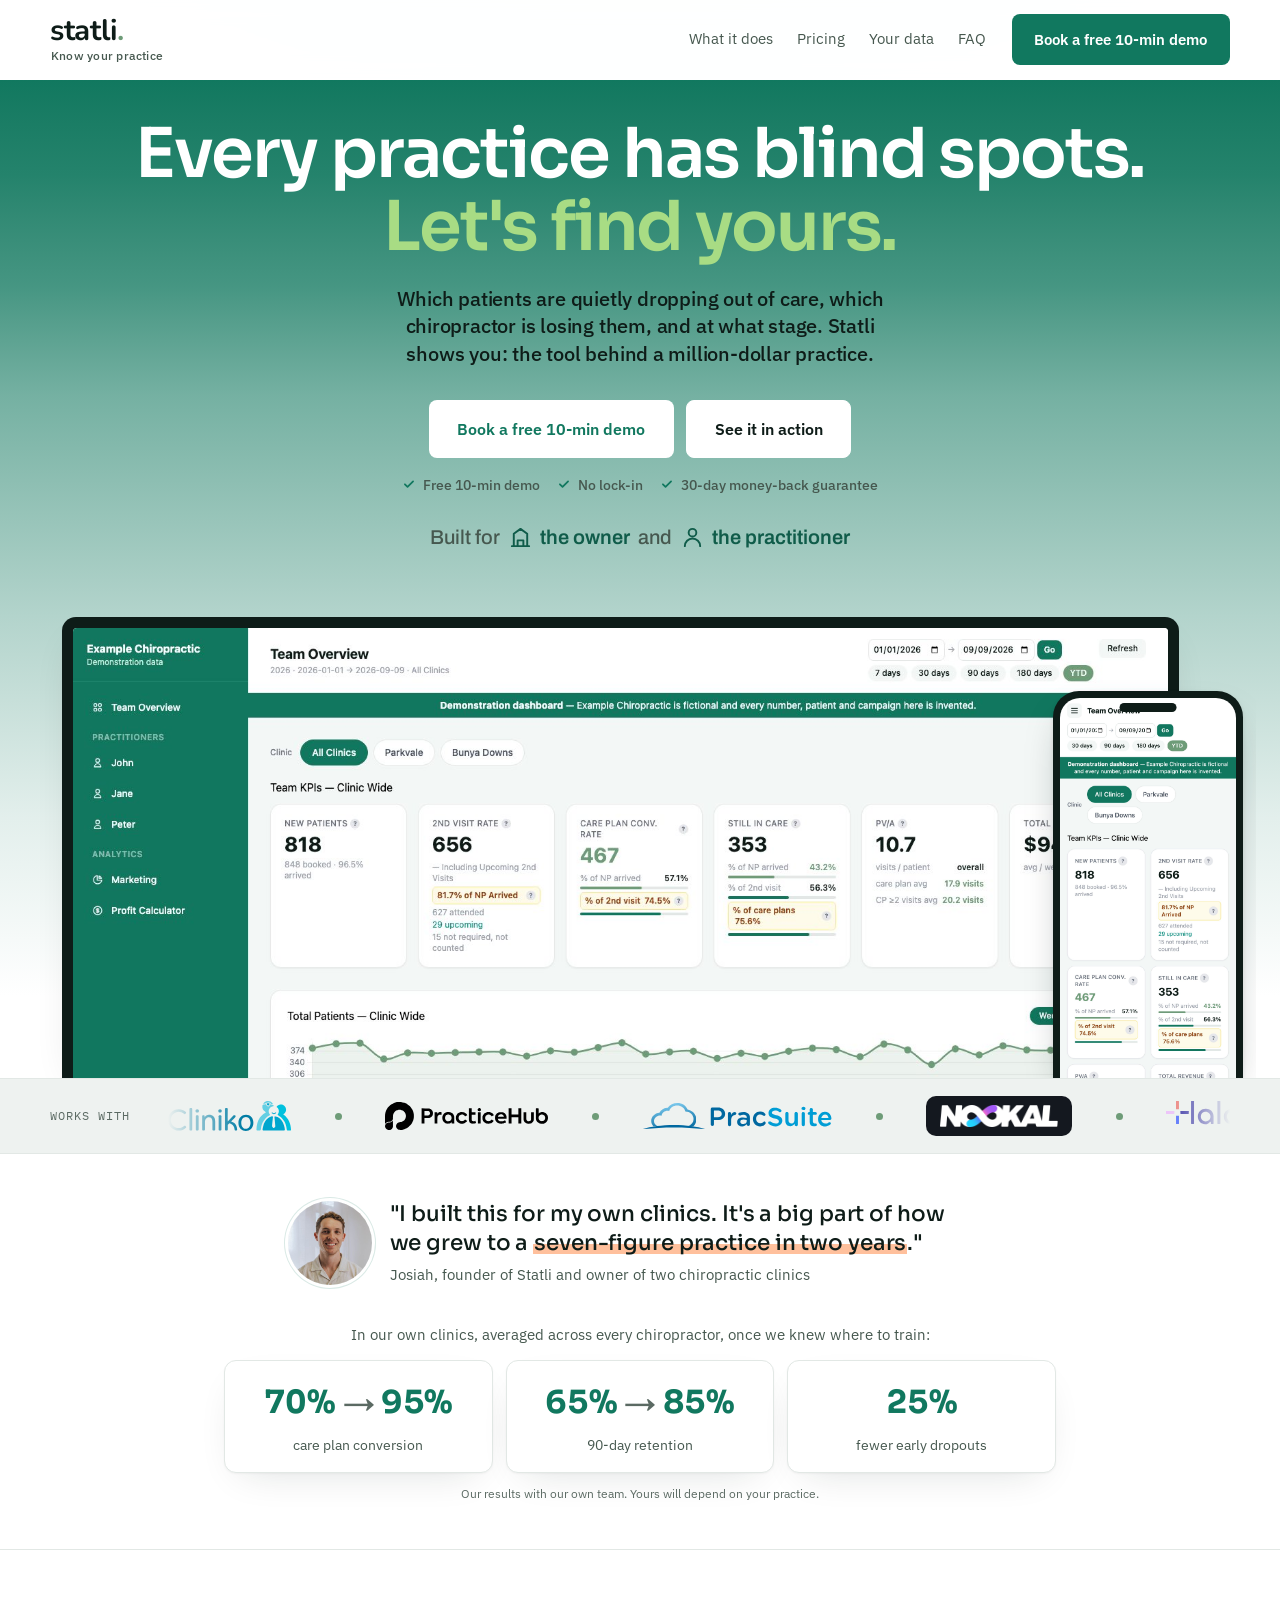
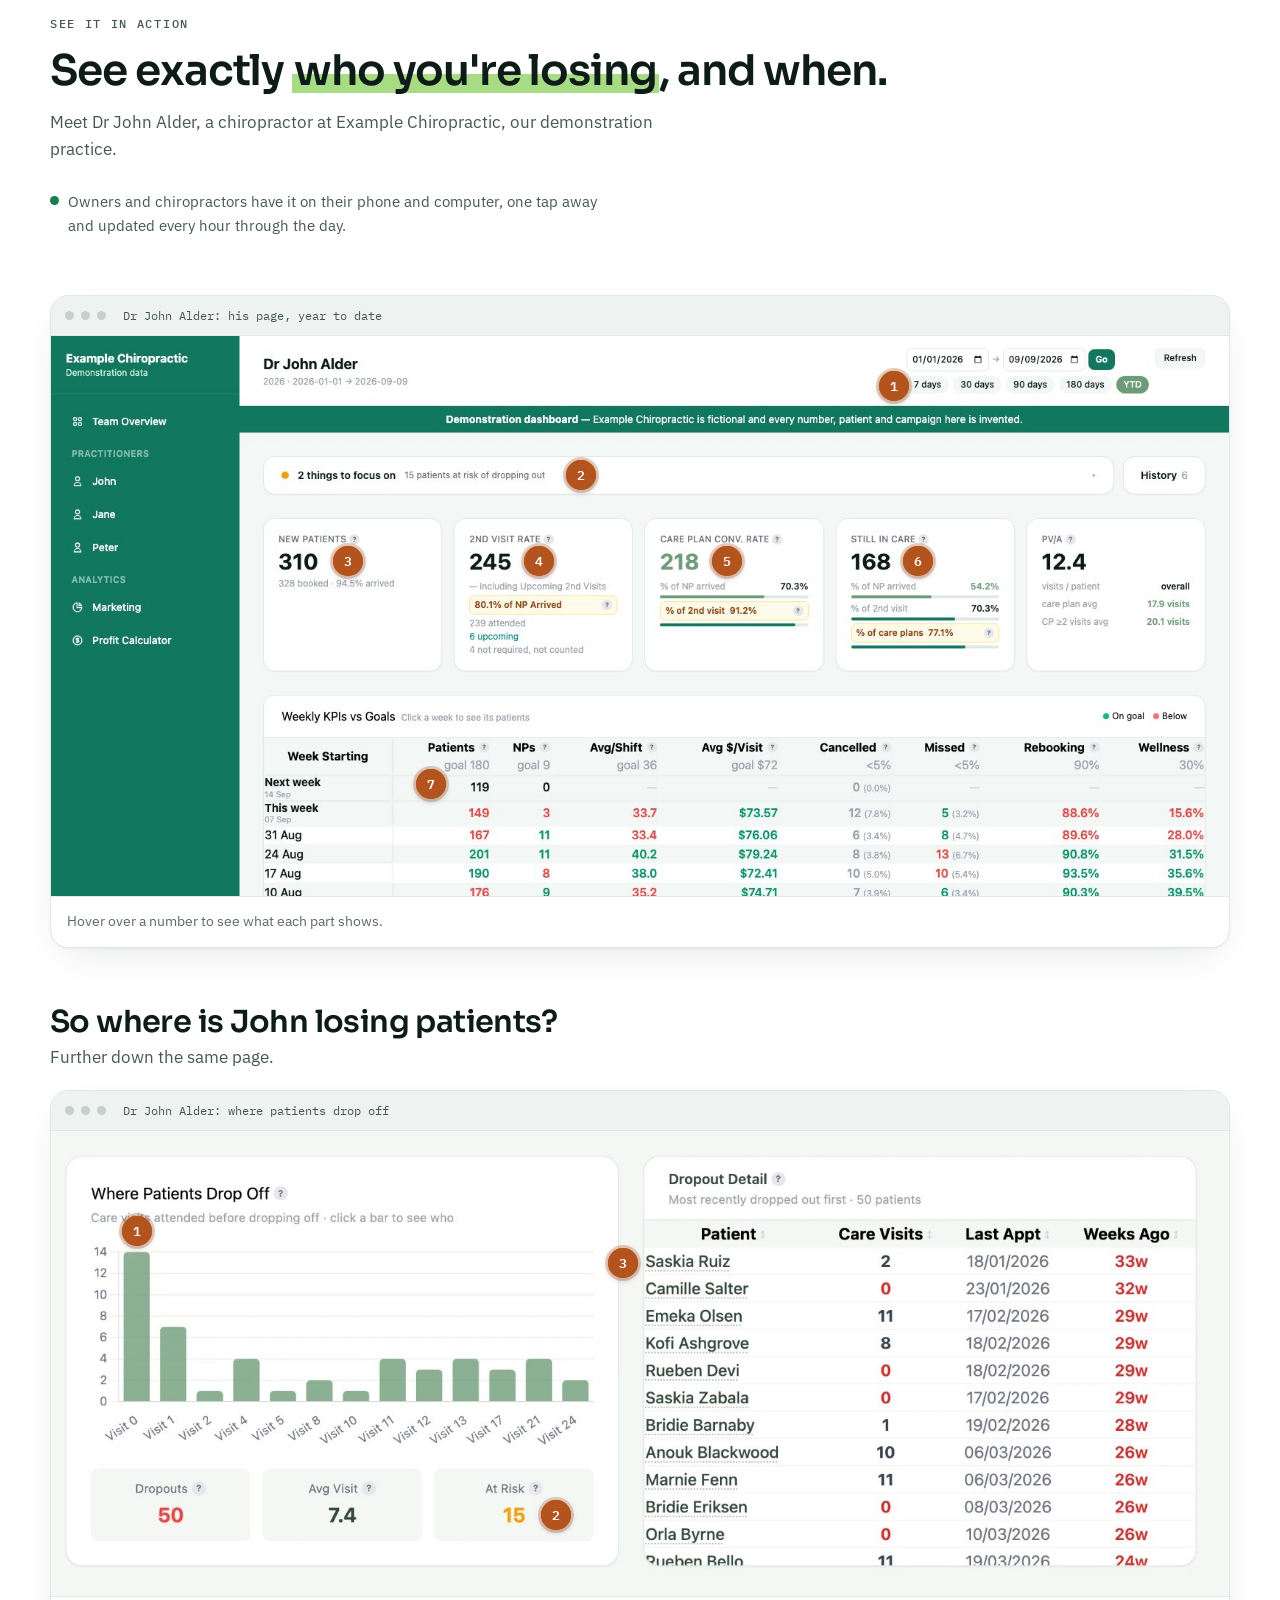
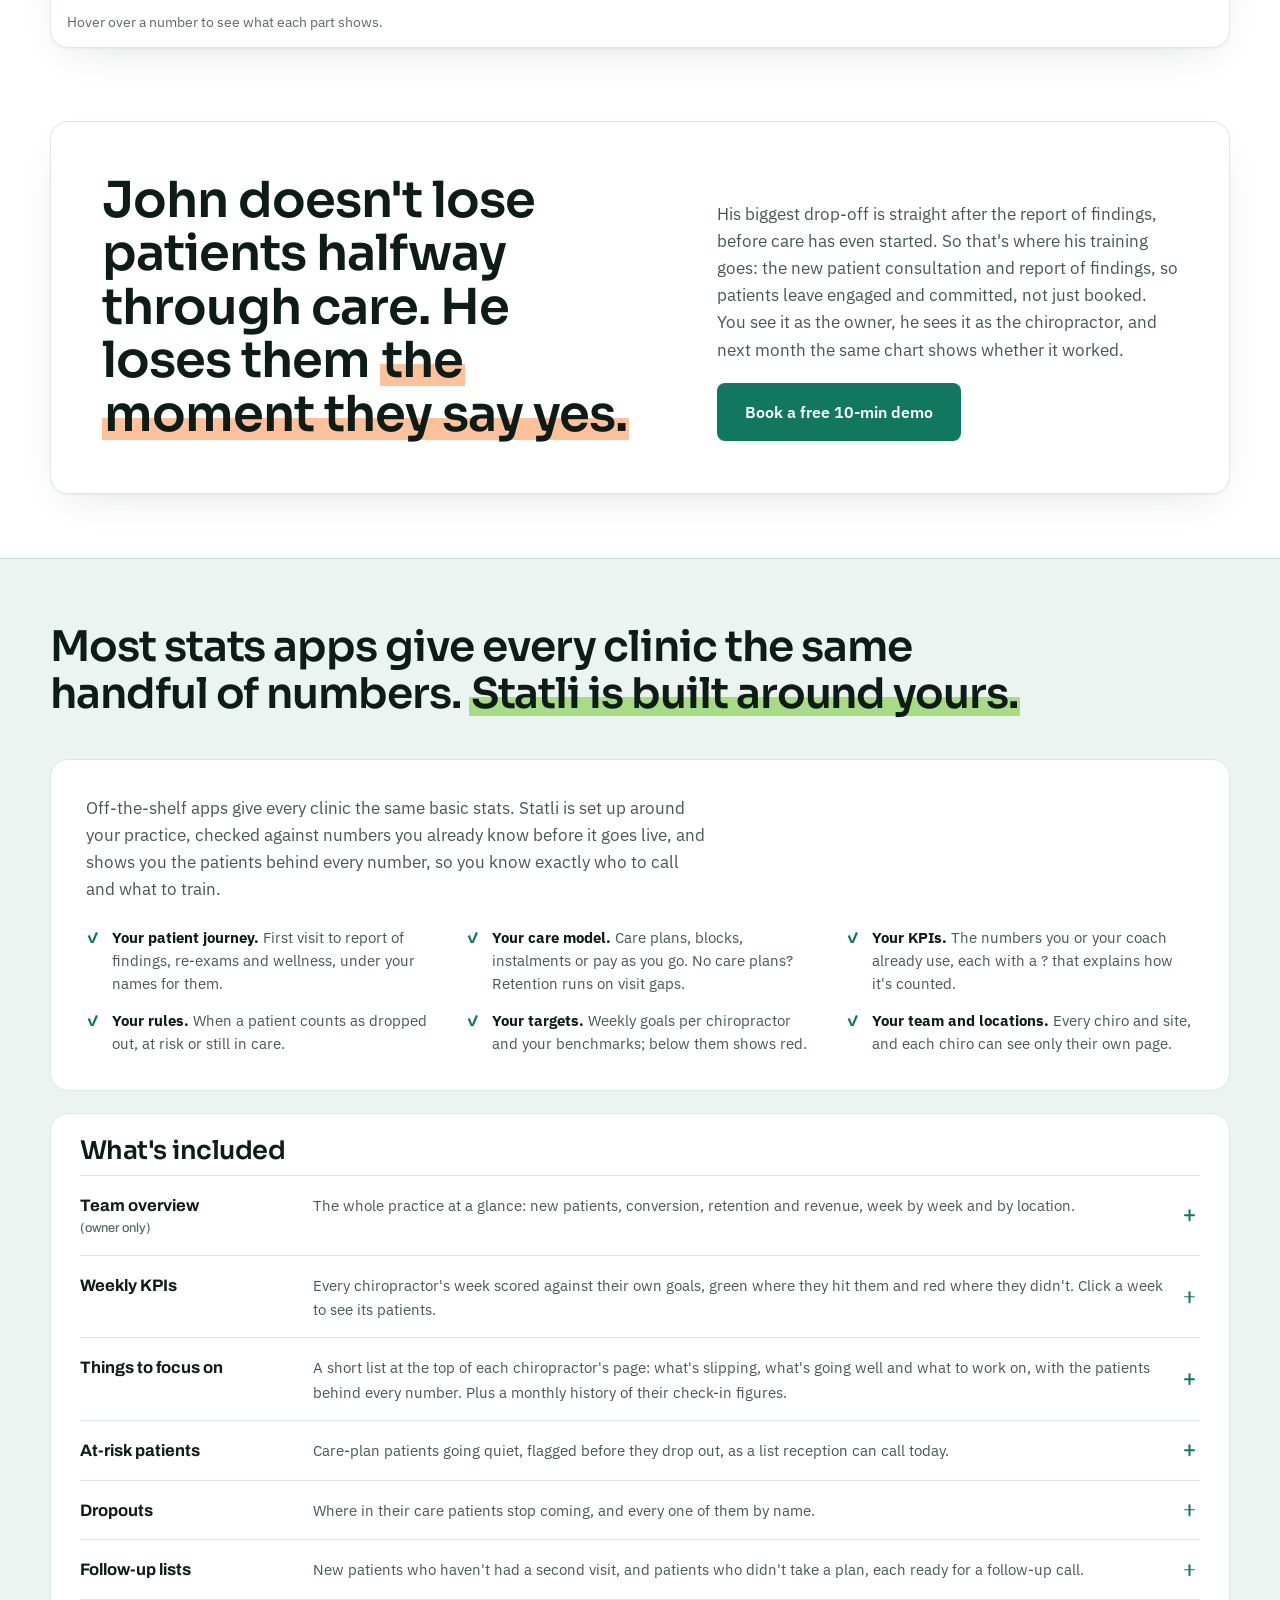
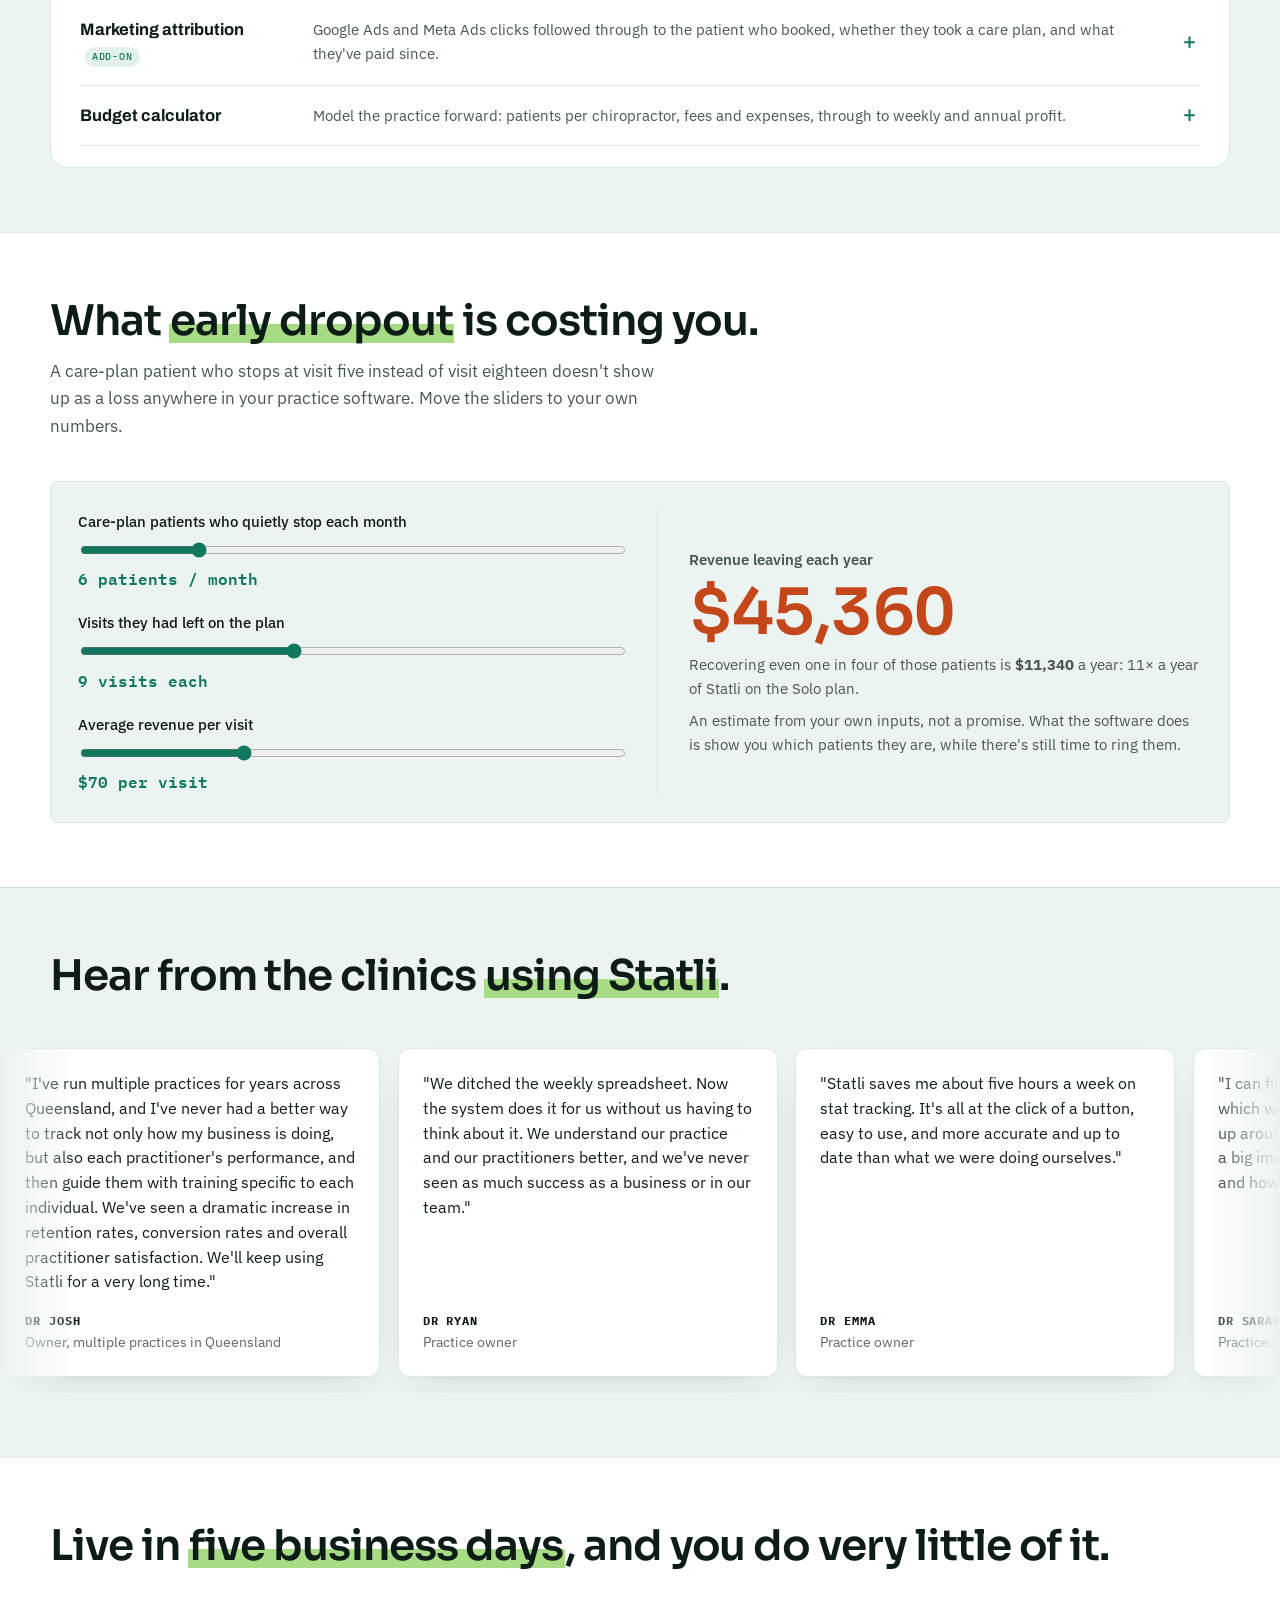
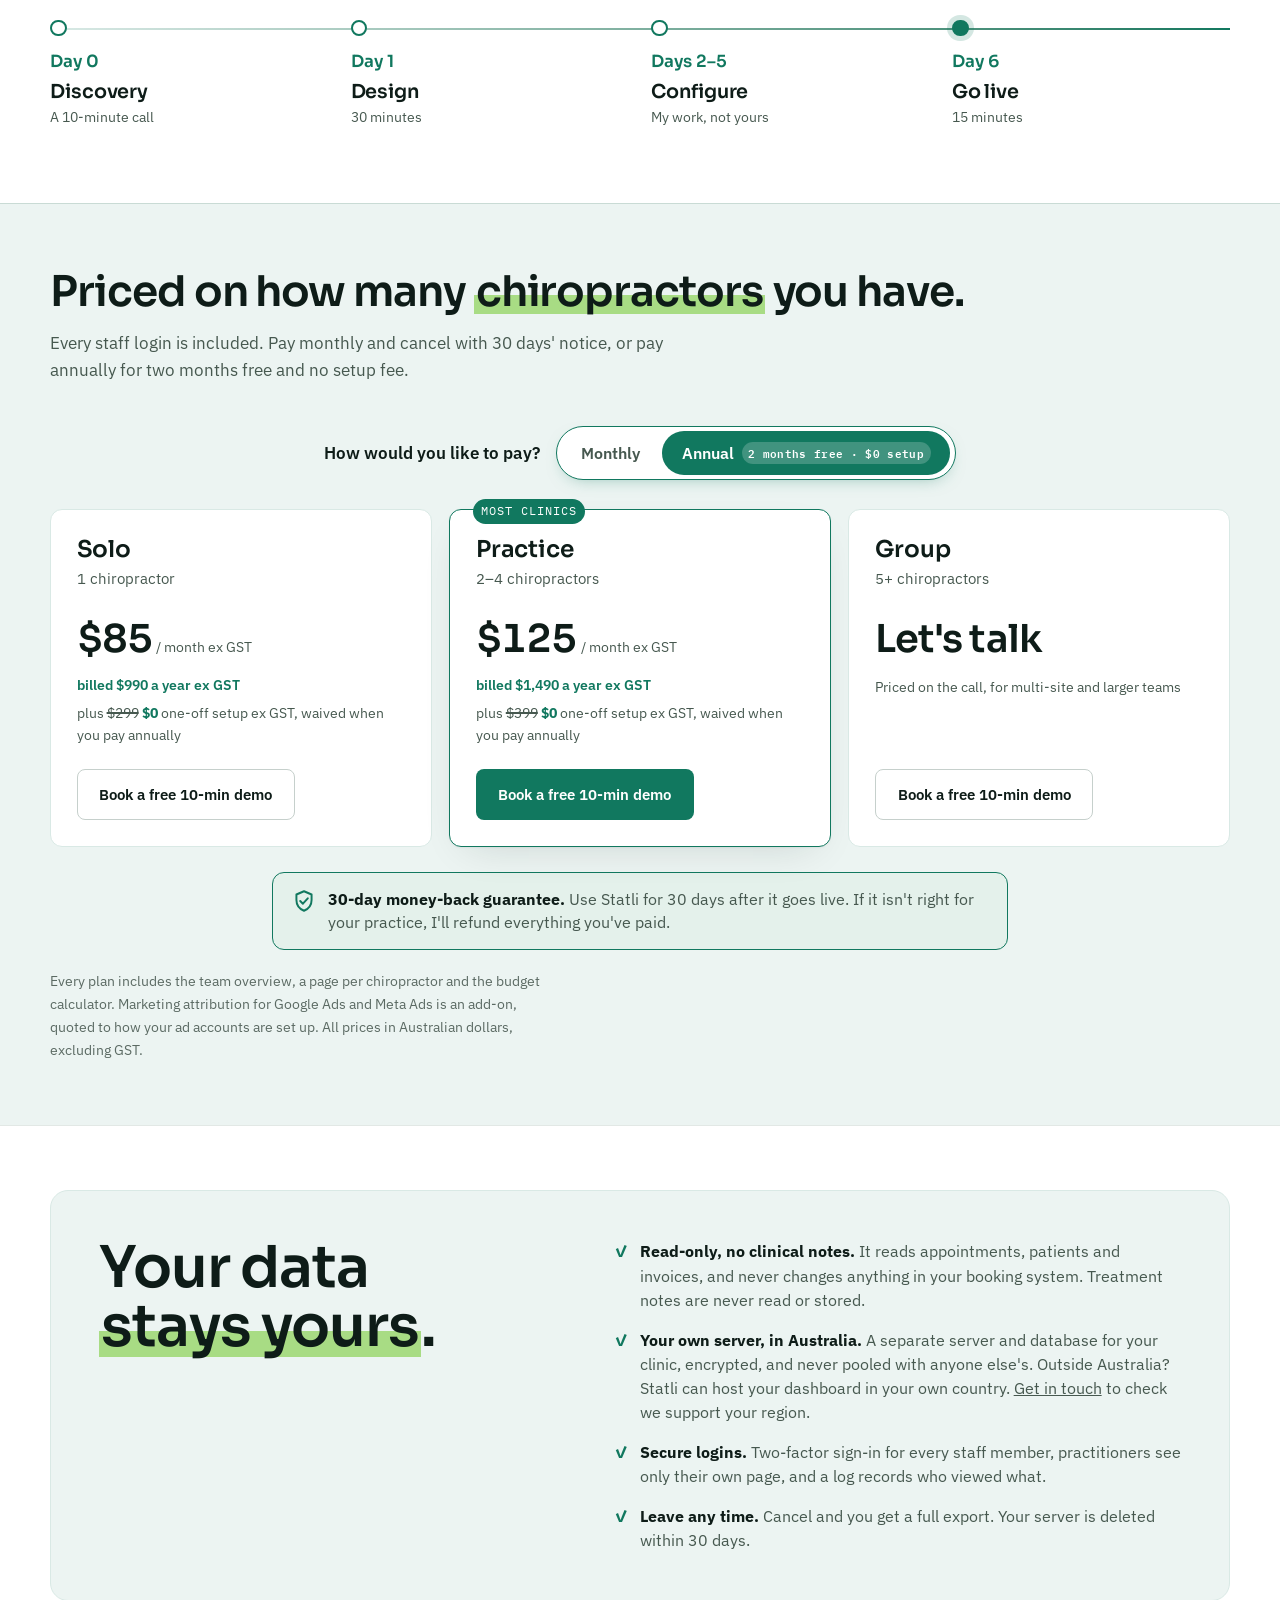
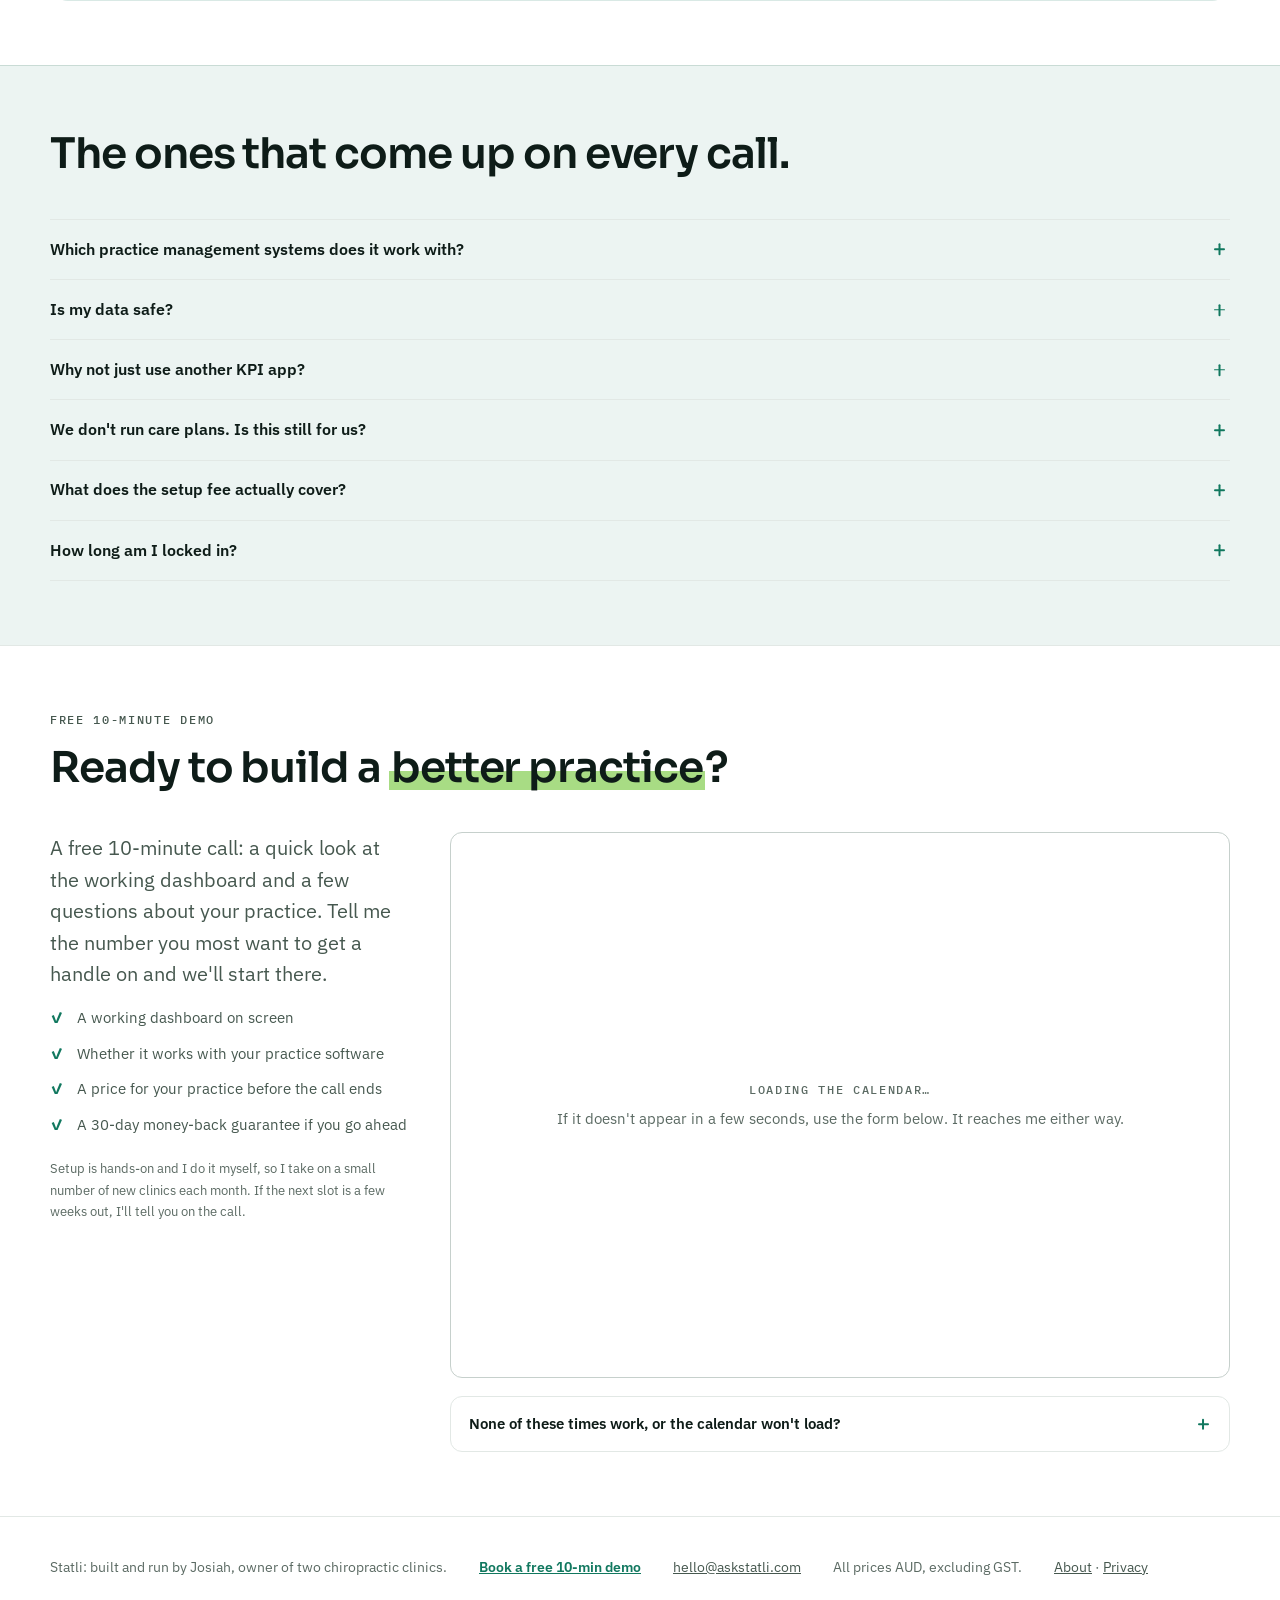
==== commit 81d819bd: "FAQ: short answer on supported practice software" ====
--- a/index.html
+++ b/index.html
@@ -737,18 +737,8 @@
     <div class="faq">
       <details>
         <summary>Which practice management systems does it work with?</summary>
-        <p>Cliniko, Practice Hub, PracSuite, Nookal and Halaxy. Cliniko is the one running live in a
-           two-site practice today. Practice Hub is connected and verified against a real clinic's account. I've read their data and confirmed it carries everything the
-           dashboard needs. PracSuite, Nookal and Halaxy are built against their published documentation
-           (PracSuite's also checked against their own test environment), and I'd check them against
-           your own account before you committed to anything.</p>
-        <p>One thing worth knowing up front if you're on Halaxy: they charge for API access
-           as an add-on on their side, around $33 a month. I'd rather you heard that from me
-           now than found it on an invoice.</p>
-        <p>The metrics don't depend on any one system: what changes between them is the
-           connector, not the definitions. If you're on something else, tell me on the call.
-           I'll read their API documentation and give you a straight yes or no rather than a maybe. There are three specific things a booking system has to expose, and it takes
-           me an afternoon to find out whether yours does.</p>
+        <p>Cliniko, Practice Hub, PracSuite, Nookal and Halaxy. If yours isn't listed,
+           <a href="#book">get in touch</a> and we'll see if we can help.</p>
       </details>
       <details>
         <summary>Is my data safe?</summary>
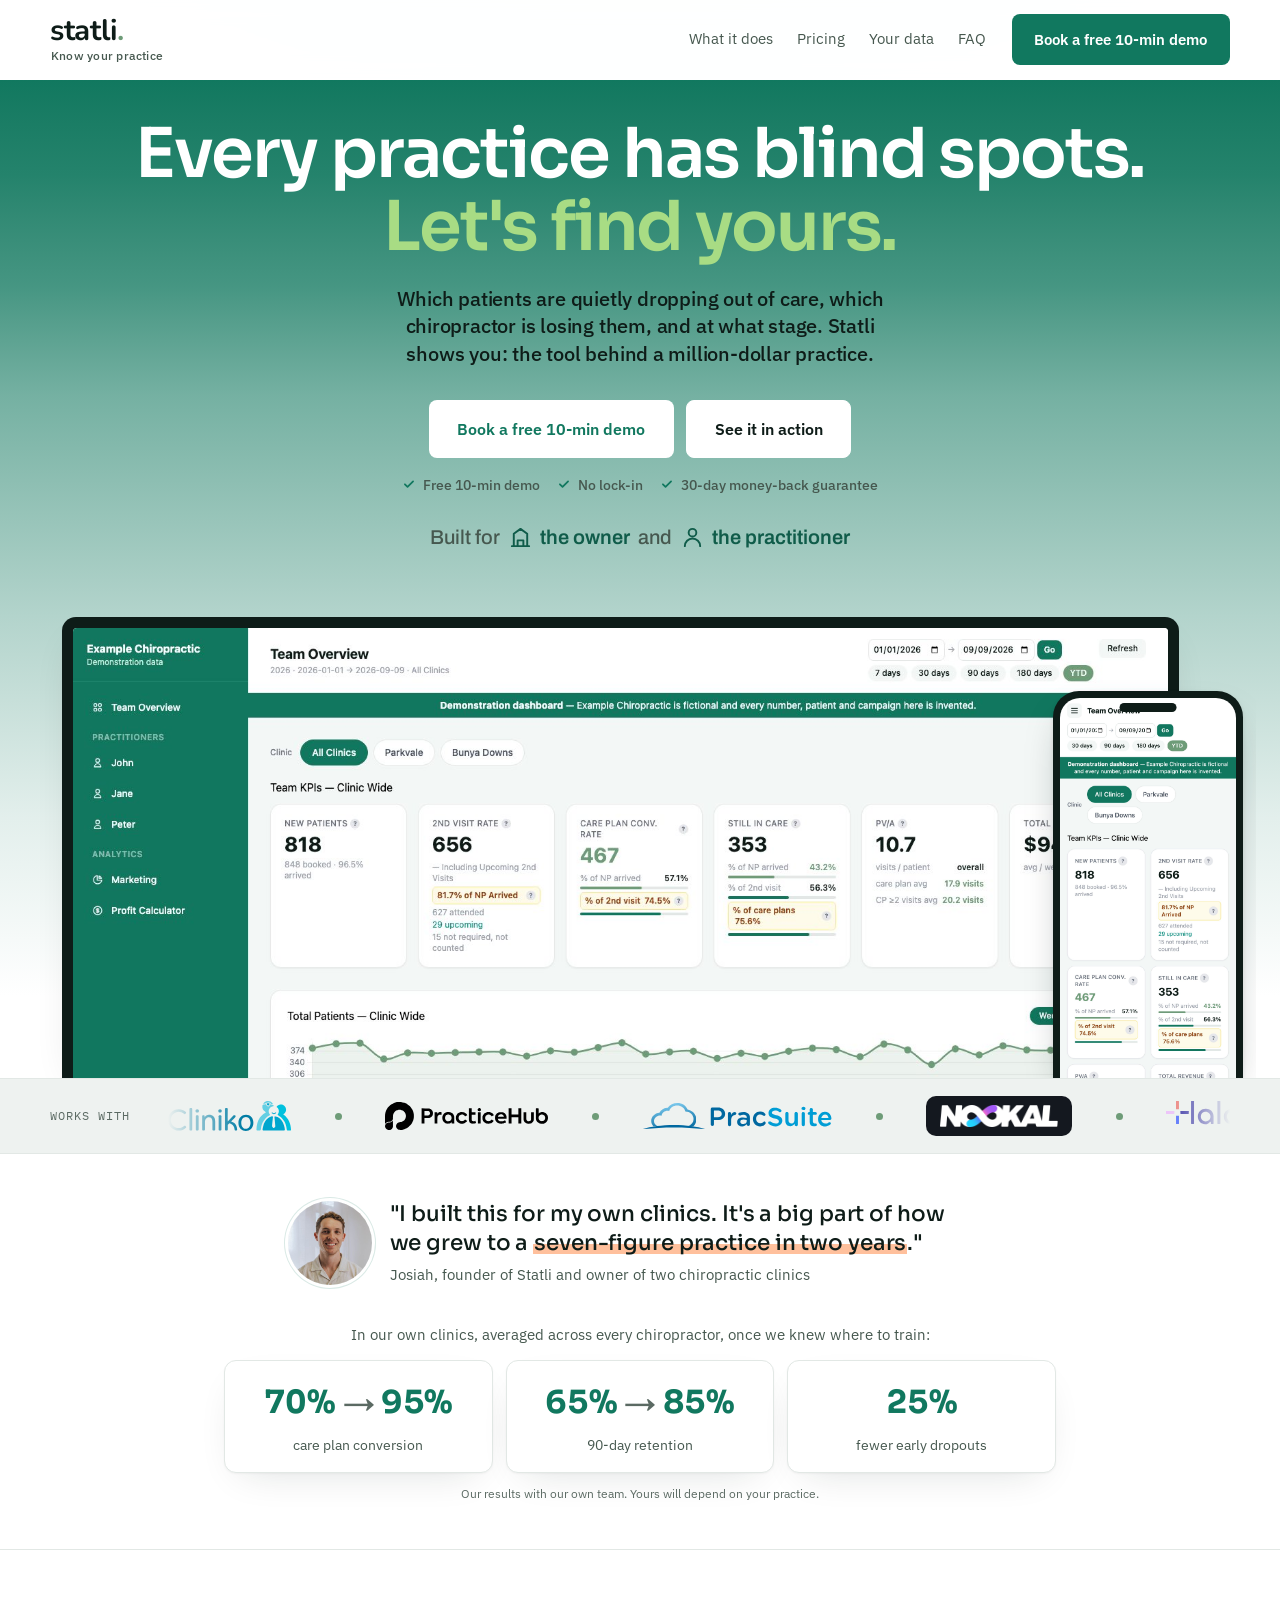
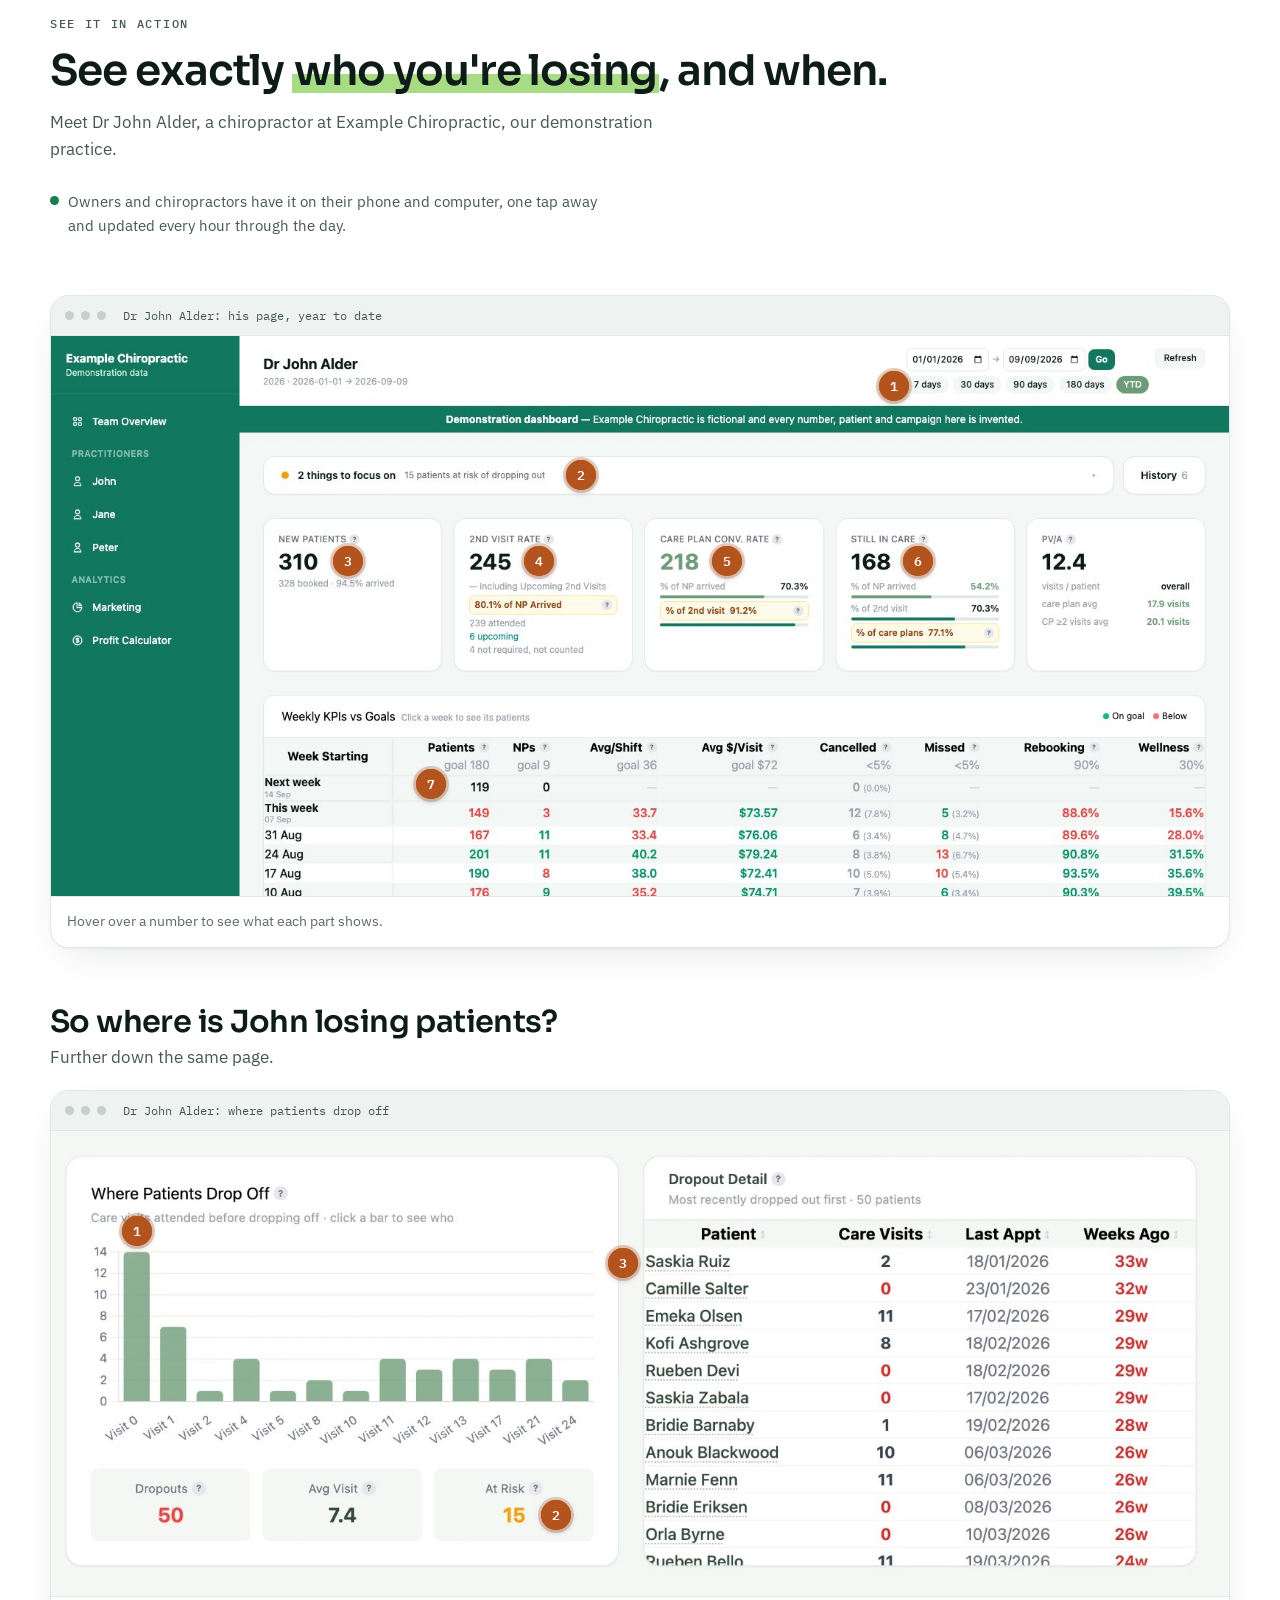
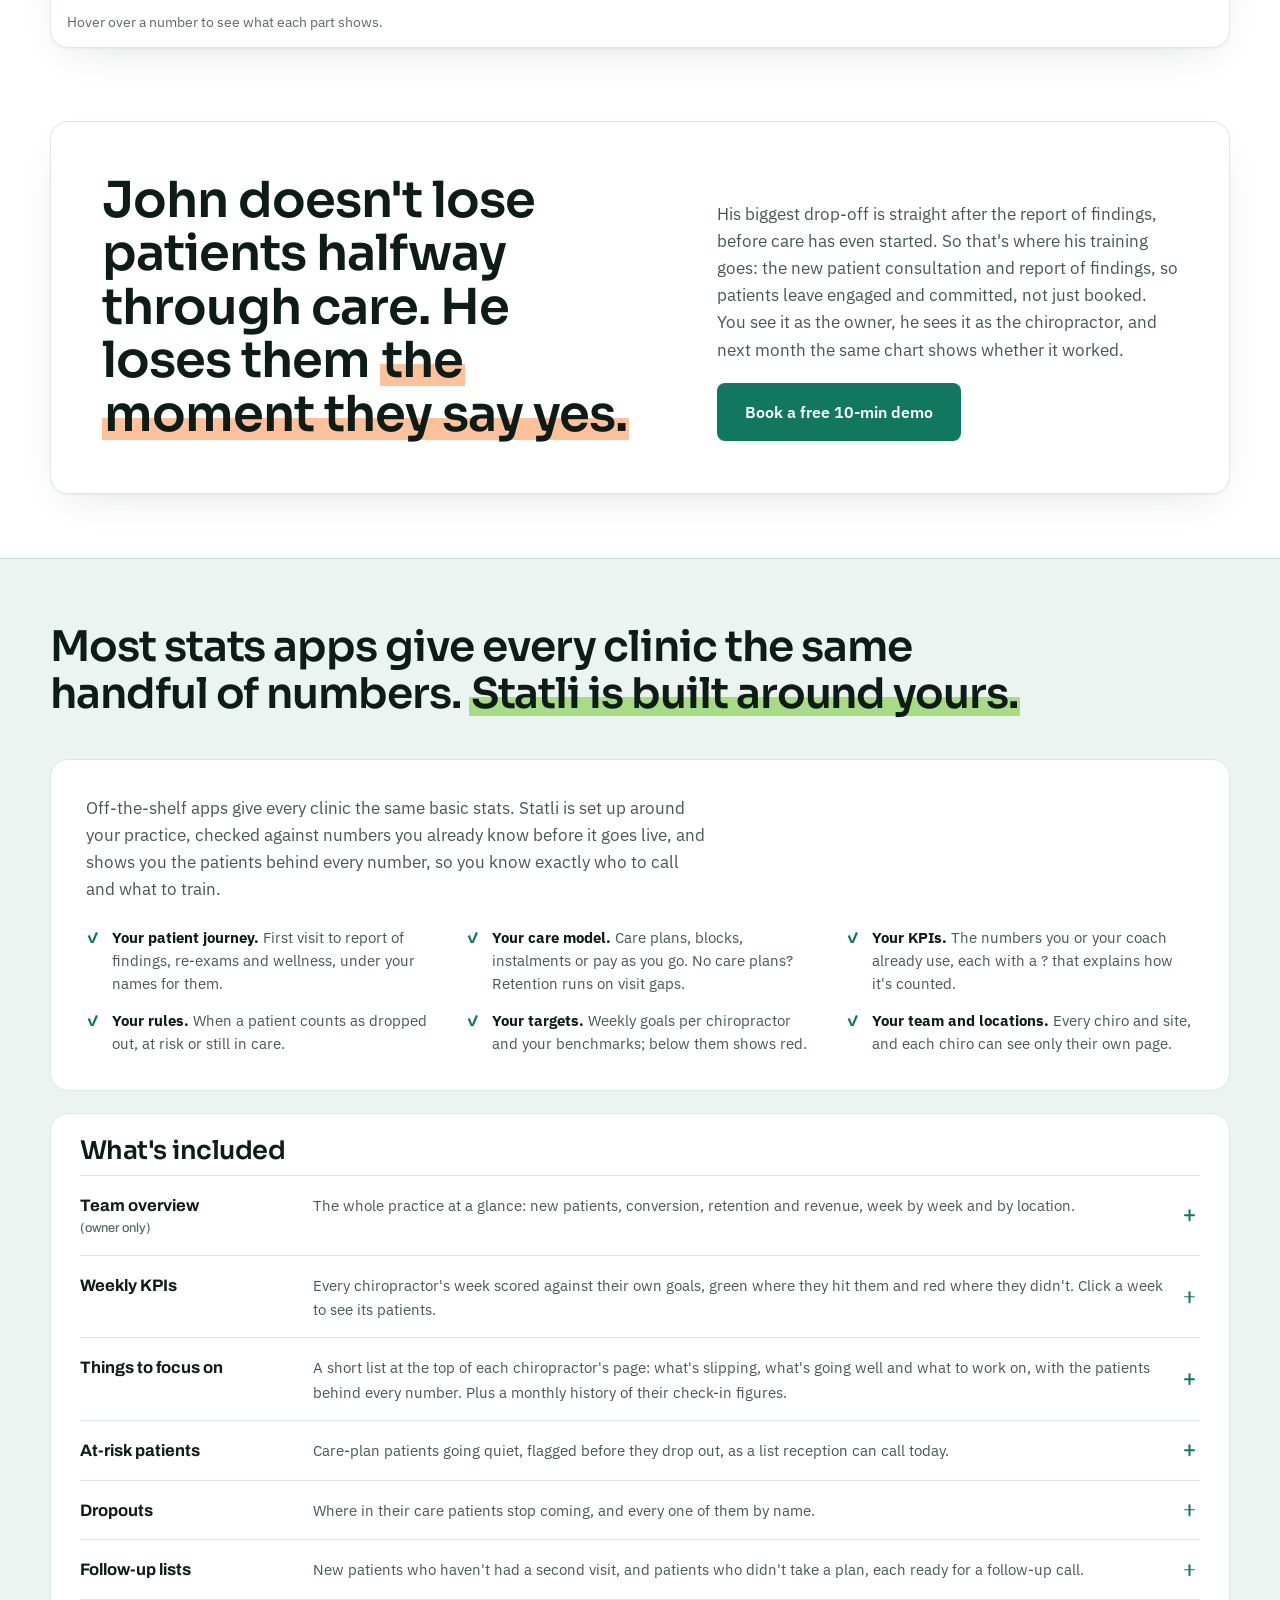
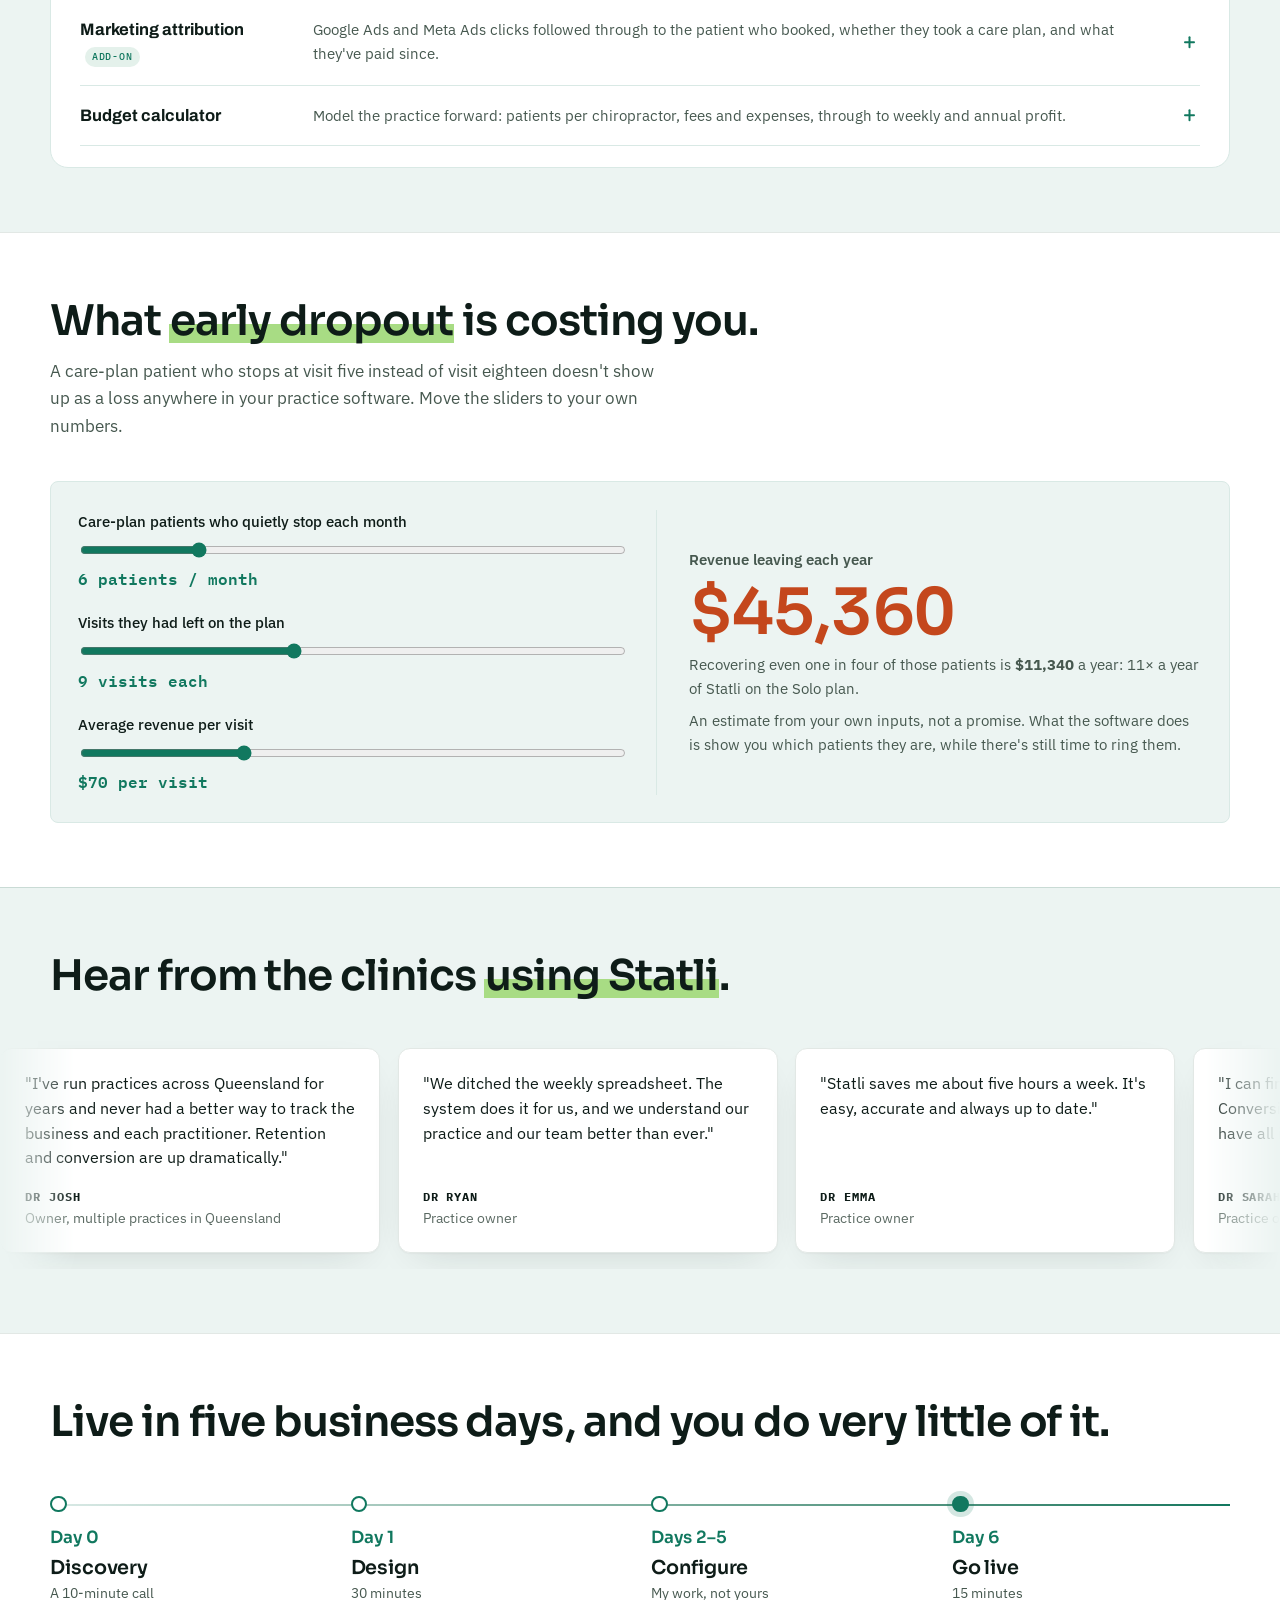
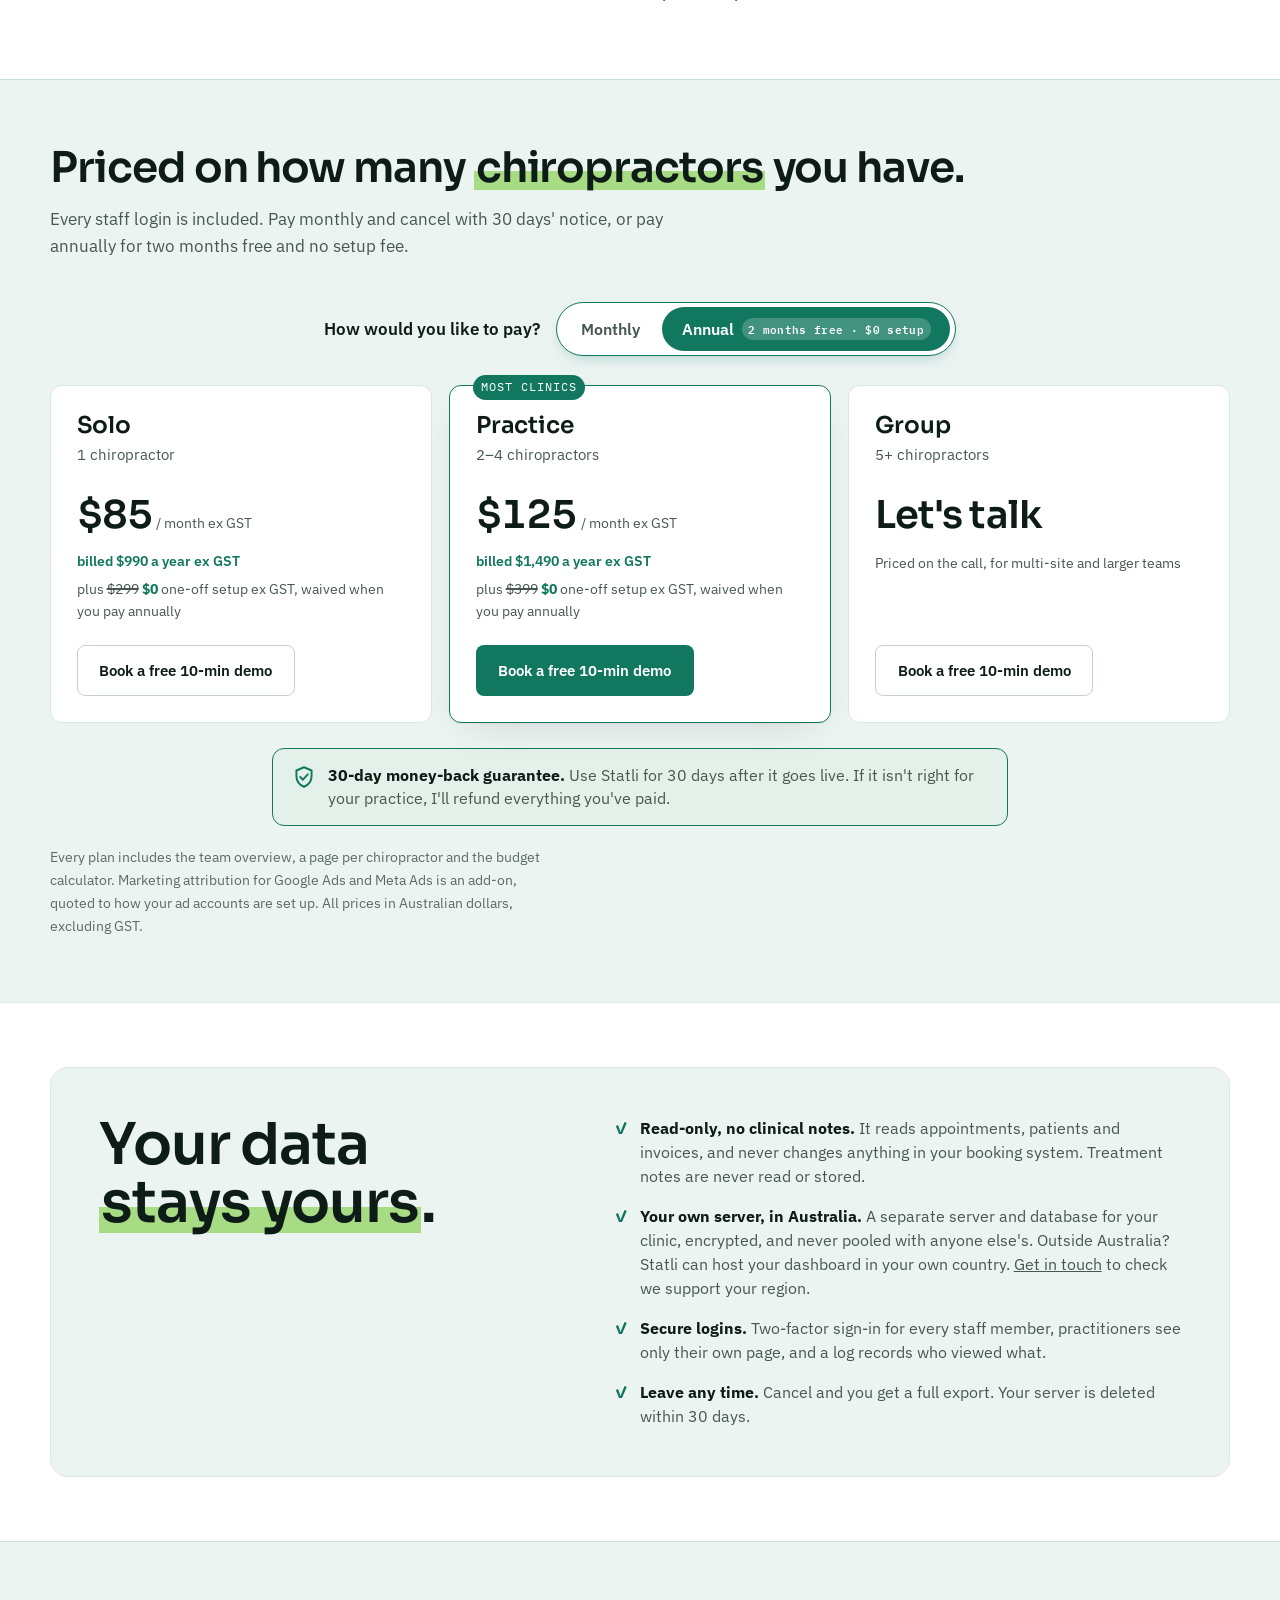
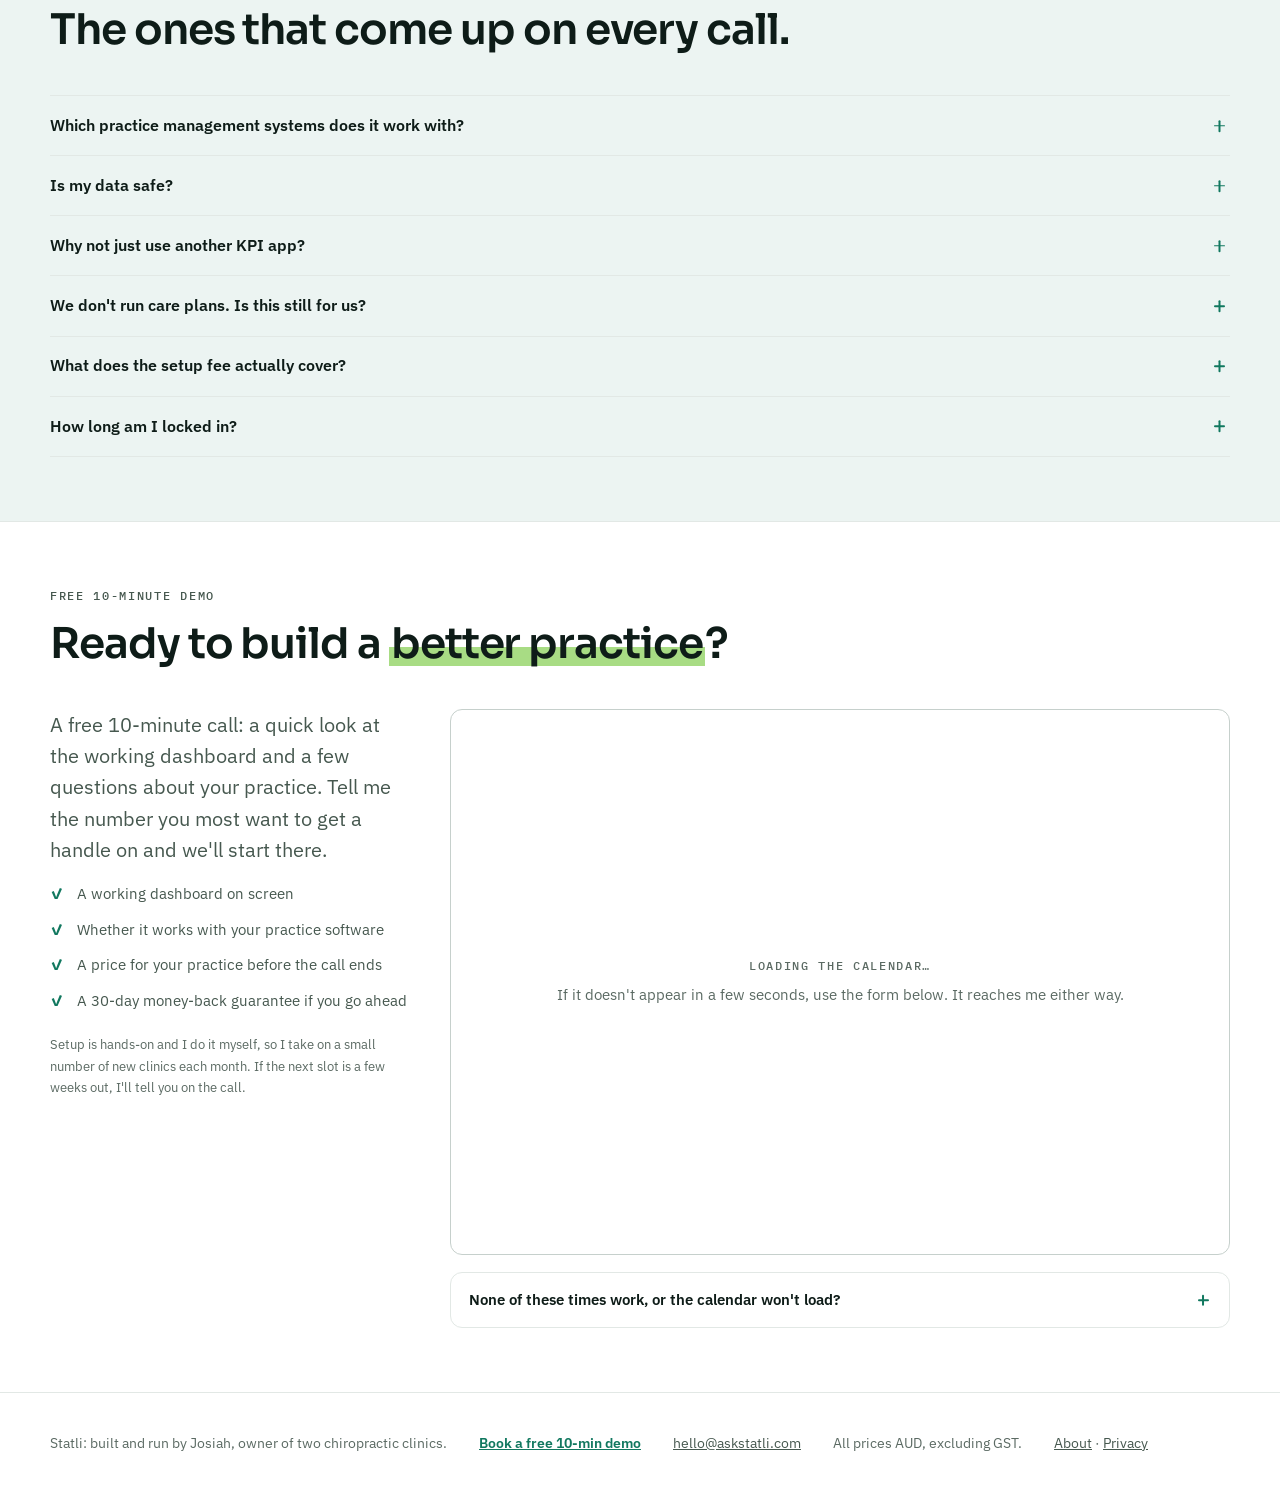
==== commit 9dd71286: "Testimonials: shorter quotes" ====
--- a/index.html
+++ b/index.html
@@ -548,27 +548,27 @@
       <ul class="quotes-set">
         
         <li class="voice-card">
-          <blockquote>"I&#39;ve run multiple practices for years across Queensland, and I&#39;ve never had a better way to track not only how my business is doing, but also each practitioner&#39;s performance, and then guide them with training specific to each individual. We&#39;ve seen a dramatic increase in retention rates, conversion rates and overall practitioner satisfaction. We&#39;ll keep using Statli for a very long time."</blockquote>
+          <blockquote>"I&#39;ve run practices across Queensland for years and never had a better way to track the business and each practitioner. Retention and conversion are up dramatically."</blockquote>
           <p class="voice-by"><span class="voice-who">Dr Josh</span><span class="voice-role">Owner, multiple practices in Queensland</span></p>
         </li>
         
         <li class="voice-card">
-          <blockquote>"We ditched the weekly spreadsheet. Now the system does it for us without us having to think about it. We understand our practice and our practitioners better, and we&#39;ve never seen as much success as a business or in our team."</blockquote>
+          <blockquote>"We ditched the weekly spreadsheet. The system does it for us, and we understand our practice and our team better than ever."</blockquote>
           <p class="voice-by"><span class="voice-who">Dr Ryan</span><span class="voice-role">Practice owner</span></p>
         </li>
         
         <li class="voice-card">
-          <blockquote>"Statli saves me about five hours a week on stat tracking. It&#39;s all at the click of a button, easy to use, and more accurate and up to date than what we were doing ourselves."</blockquote>
+          <blockquote>"Statli saves me about five hours a week. It&#39;s easy, accurate and always up to date."</blockquote>
           <p class="voice-by"><span class="voice-who">Dr Emma</span><span class="voice-role">Practice owner</span></p>
         </li>
         
         <li class="voice-card">
-          <blockquote>"I can finally see the return on our marketing, which we never really tracked before. It&#39;s set up around how we run things, and we&#39;ve seen a big improvement in conversion, retention and how many practitioners hit their goals."</blockquote>
+          <blockquote>"I can finally see the return on our marketing. Conversion, retention and practitioner goals have all improved."</blockquote>
           <p class="voice-by"><span class="voice-who">Dr Sarah</span><span class="voice-role">Practice owner</span></p>
         </li>
         
         <li class="voice-card">
-          <blockquote>"Our associates love Statli! They check the app every week and we use it in our trainings. As an owner I can now personalise training for each practitioner depending on the individual&#39;s needs. We have seen a huge increase in performance, revenue and overall success since using Statli."</blockquote>
+          <blockquote>"Our associates check it every week and we use it in training. I can now tailor training to each practitioner, and performance has jumped."</blockquote>
           <p class="voice-by"><span class="voice-who">Dr Ann</span><span class="voice-role">Practice owner</span></p>
         </li>
         
@@ -577,27 +577,27 @@
       <ul class="quotes-set" aria-hidden="true">
         
         <li class="voice-card">
-          <blockquote>"I&#39;ve run multiple practices for years across Queensland, and I&#39;ve never had a better way to track not only how my business is doing, but also each practitioner&#39;s performance, and then guide them with training specific to each individual. We&#39;ve seen a dramatic increase in retention rates, conversion rates and overall practitioner satisfaction. We&#39;ll keep using Statli for a very long time."</blockquote>
+          <blockquote>"I&#39;ve run practices across Queensland for years and never had a better way to track the business and each practitioner. Retention and conversion are up dramatically."</blockquote>
           <p class="voice-by"><span class="voice-who">Dr Josh</span><span class="voice-role">Owner, multiple practices in Queensland</span></p>
         </li>
         
         <li class="voice-card">
-          <blockquote>"We ditched the weekly spreadsheet. Now the system does it for us without us having to think about it. We understand our practice and our practitioners better, and we&#39;ve never seen as much success as a business or in our team."</blockquote>
+          <blockquote>"We ditched the weekly spreadsheet. The system does it for us, and we understand our practice and our team better than ever."</blockquote>
           <p class="voice-by"><span class="voice-who">Dr Ryan</span><span class="voice-role">Practice owner</span></p>
         </li>
         
         <li class="voice-card">
-          <blockquote>"Statli saves me about five hours a week on stat tracking. It&#39;s all at the click of a button, easy to use, and more accurate and up to date than what we were doing ourselves."</blockquote>
+          <blockquote>"Statli saves me about five hours a week. It&#39;s easy, accurate and always up to date."</blockquote>
           <p class="voice-by"><span class="voice-who">Dr Emma</span><span class="voice-role">Practice owner</span></p>
         </li>
         
         <li class="voice-card">
-          <blockquote>"I can finally see the return on our marketing, which we never really tracked before. It&#39;s set up around how we run things, and we&#39;ve seen a big improvement in conversion, retention and how many practitioners hit their goals."</blockquote>
+          <blockquote>"I can finally see the return on our marketing. Conversion, retention and practitioner goals have all improved."</blockquote>
           <p class="voice-by"><span class="voice-who">Dr Sarah</span><span class="voice-role">Practice owner</span></p>
         </li>
         
         <li class="voice-card">
-          <blockquote>"Our associates love Statli! They check the app every week and we use it in our trainings. As an owner I can now personalise training for each practitioner depending on the individual&#39;s needs. We have seen a huge increase in performance, revenue and overall success since using Statli."</blockquote>
+          <blockquote>"Our associates check it every week and we use it in training. I can now tailor training to each practitioner, and performance has jumped."</blockquote>
           <p class="voice-by"><span class="voice-who">Dr Ann</span><span class="voice-role">Practice owner</span></p>
         </li>
         
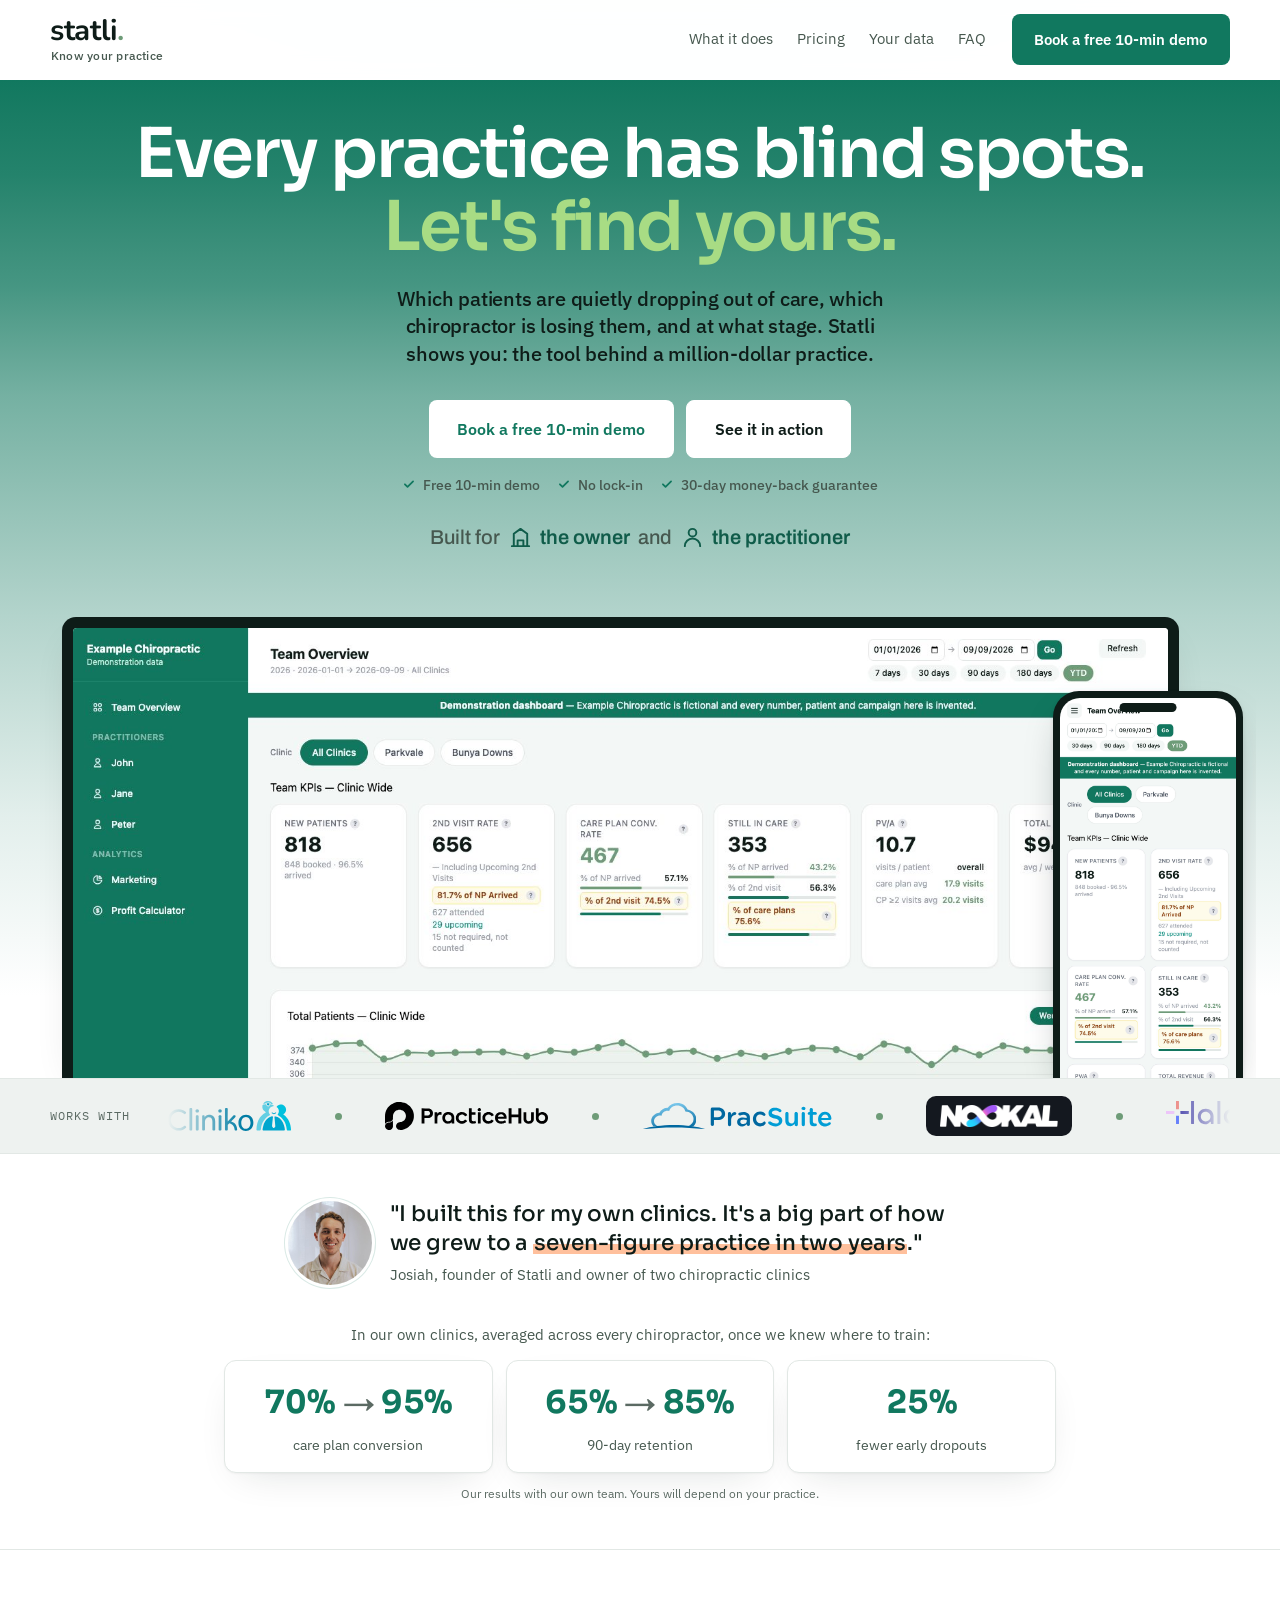
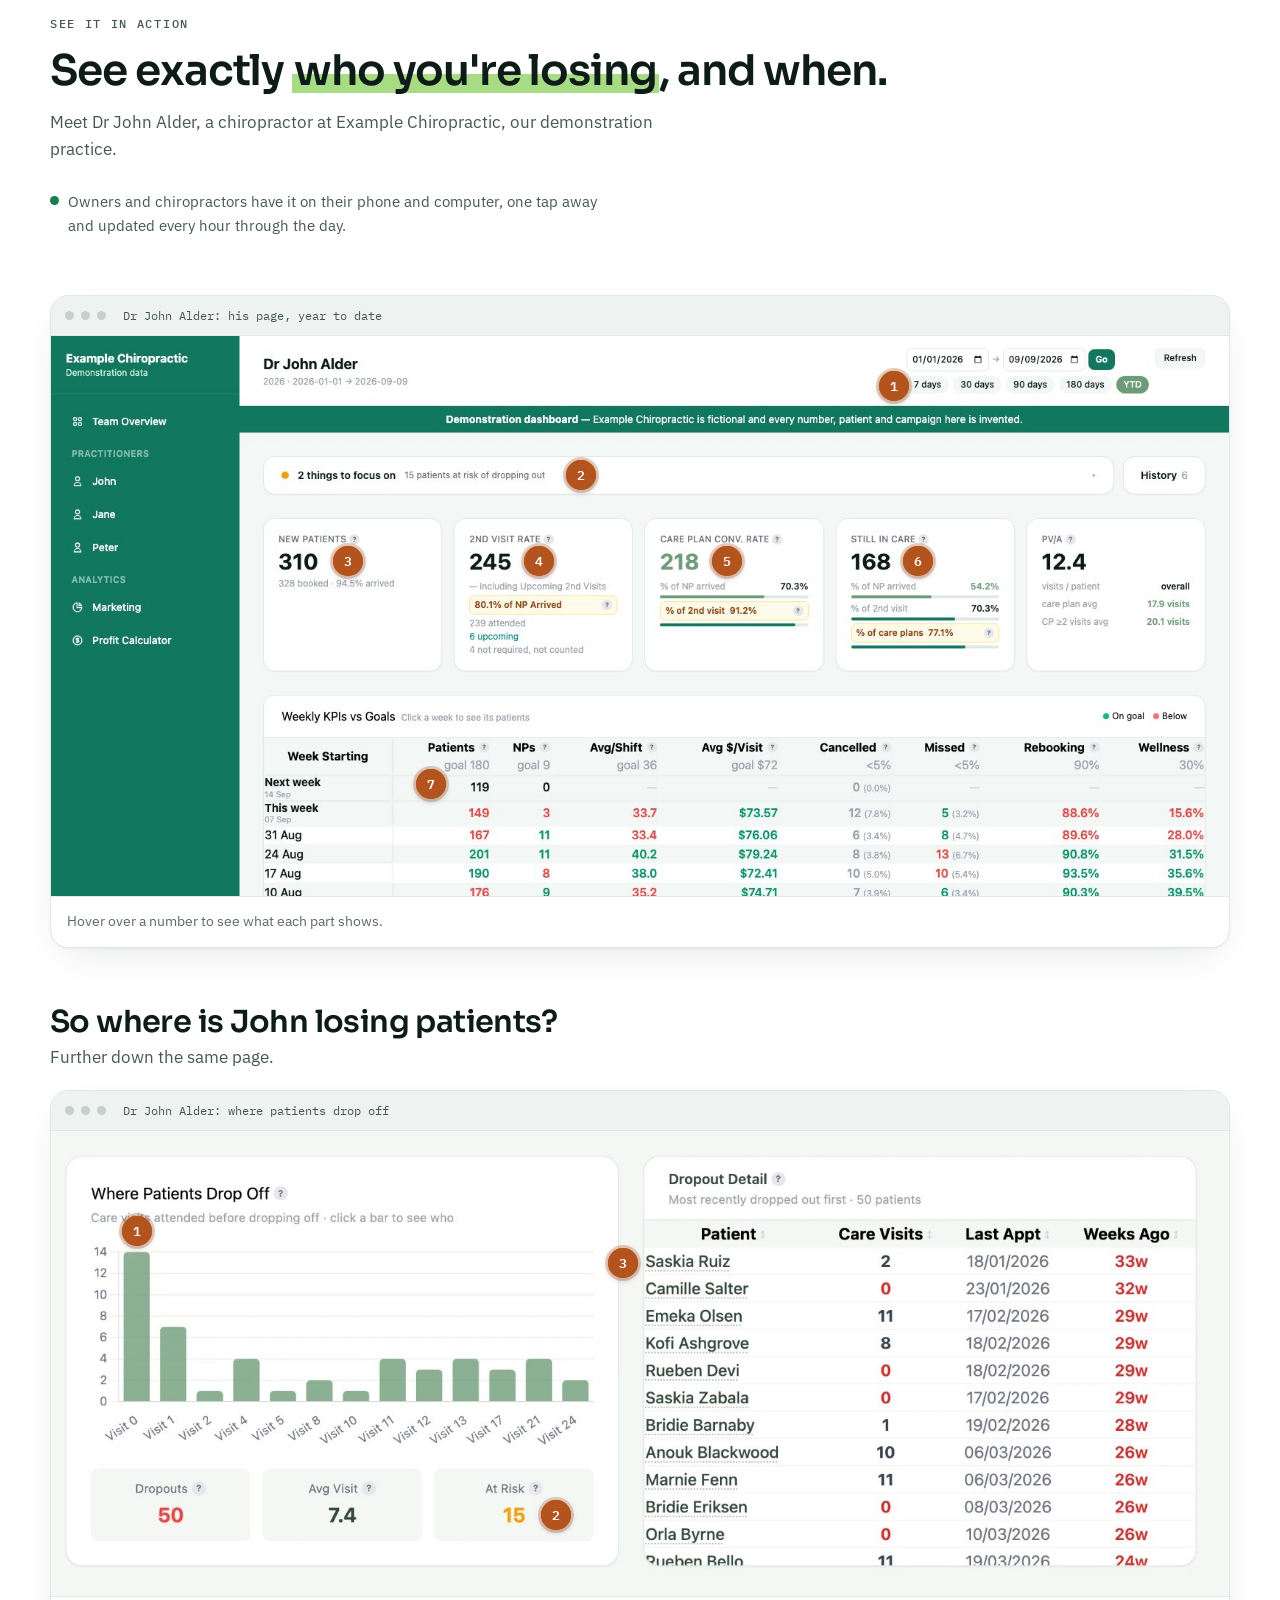
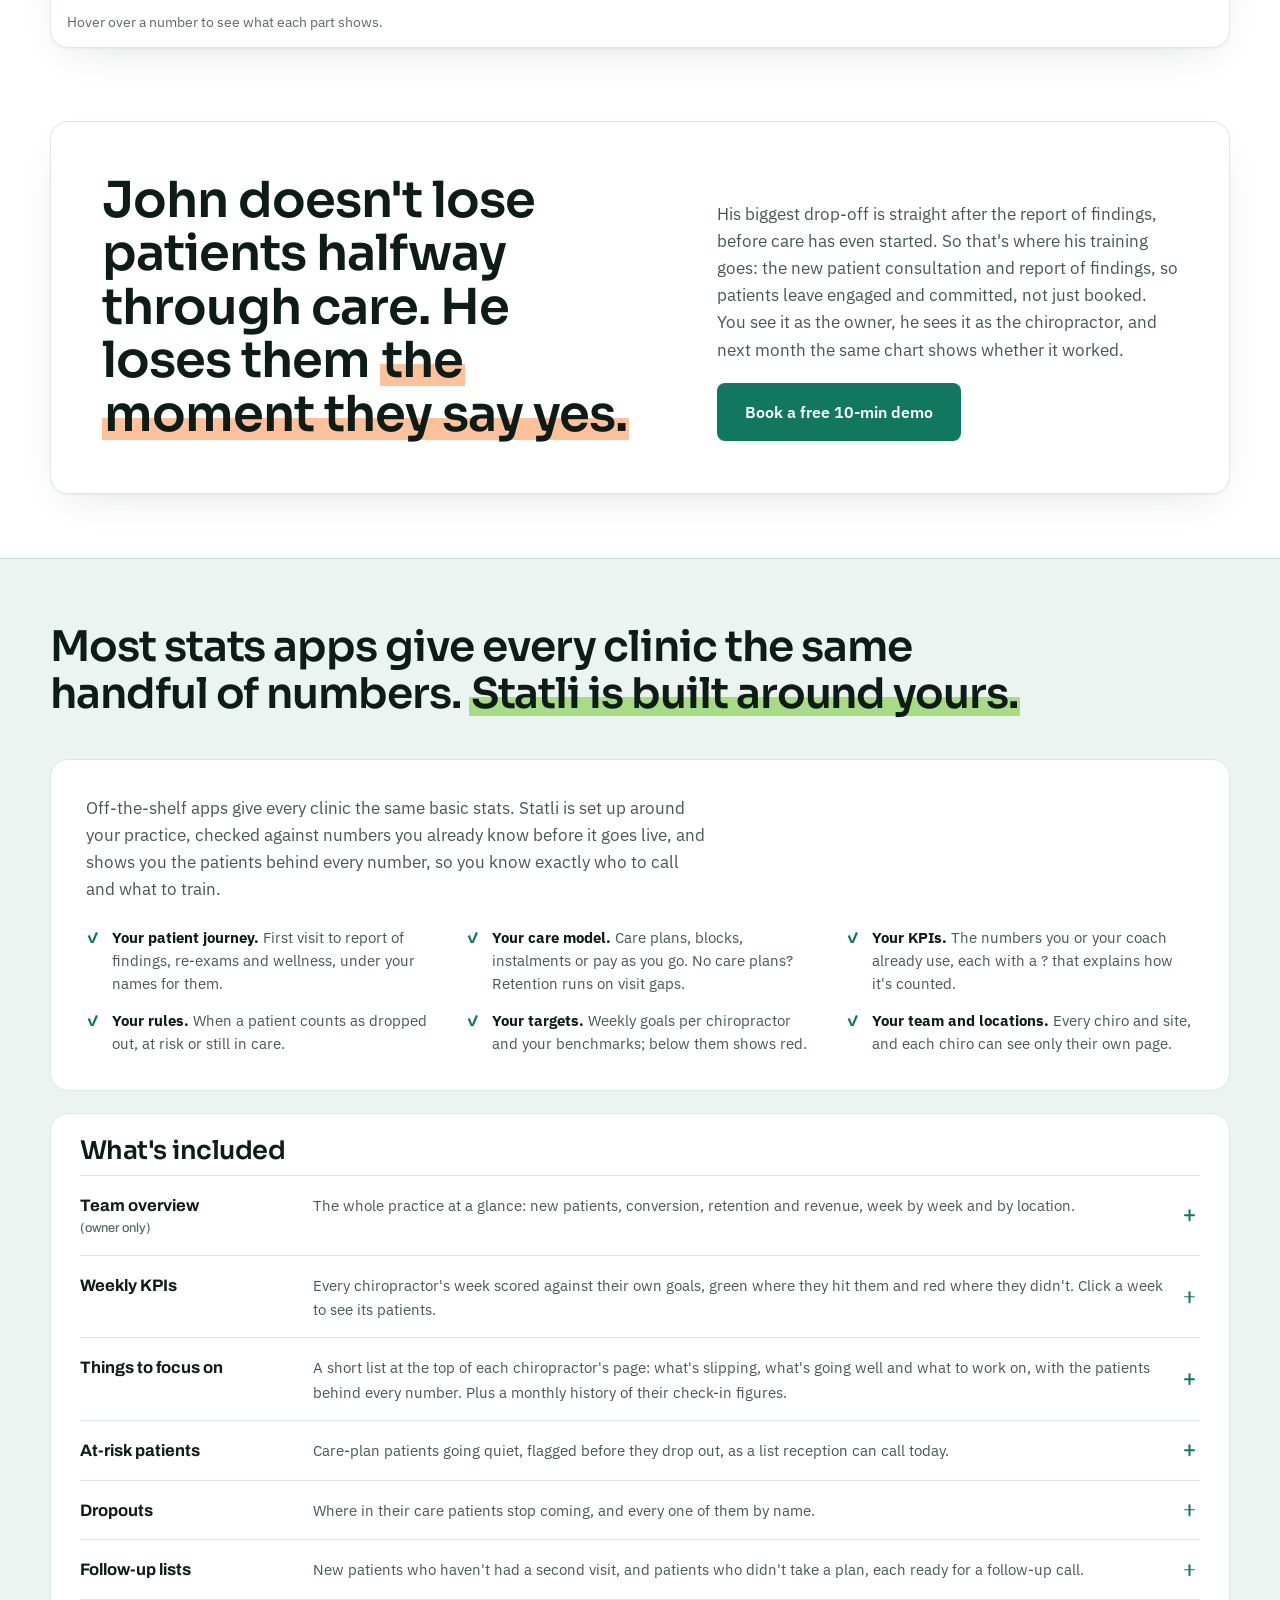
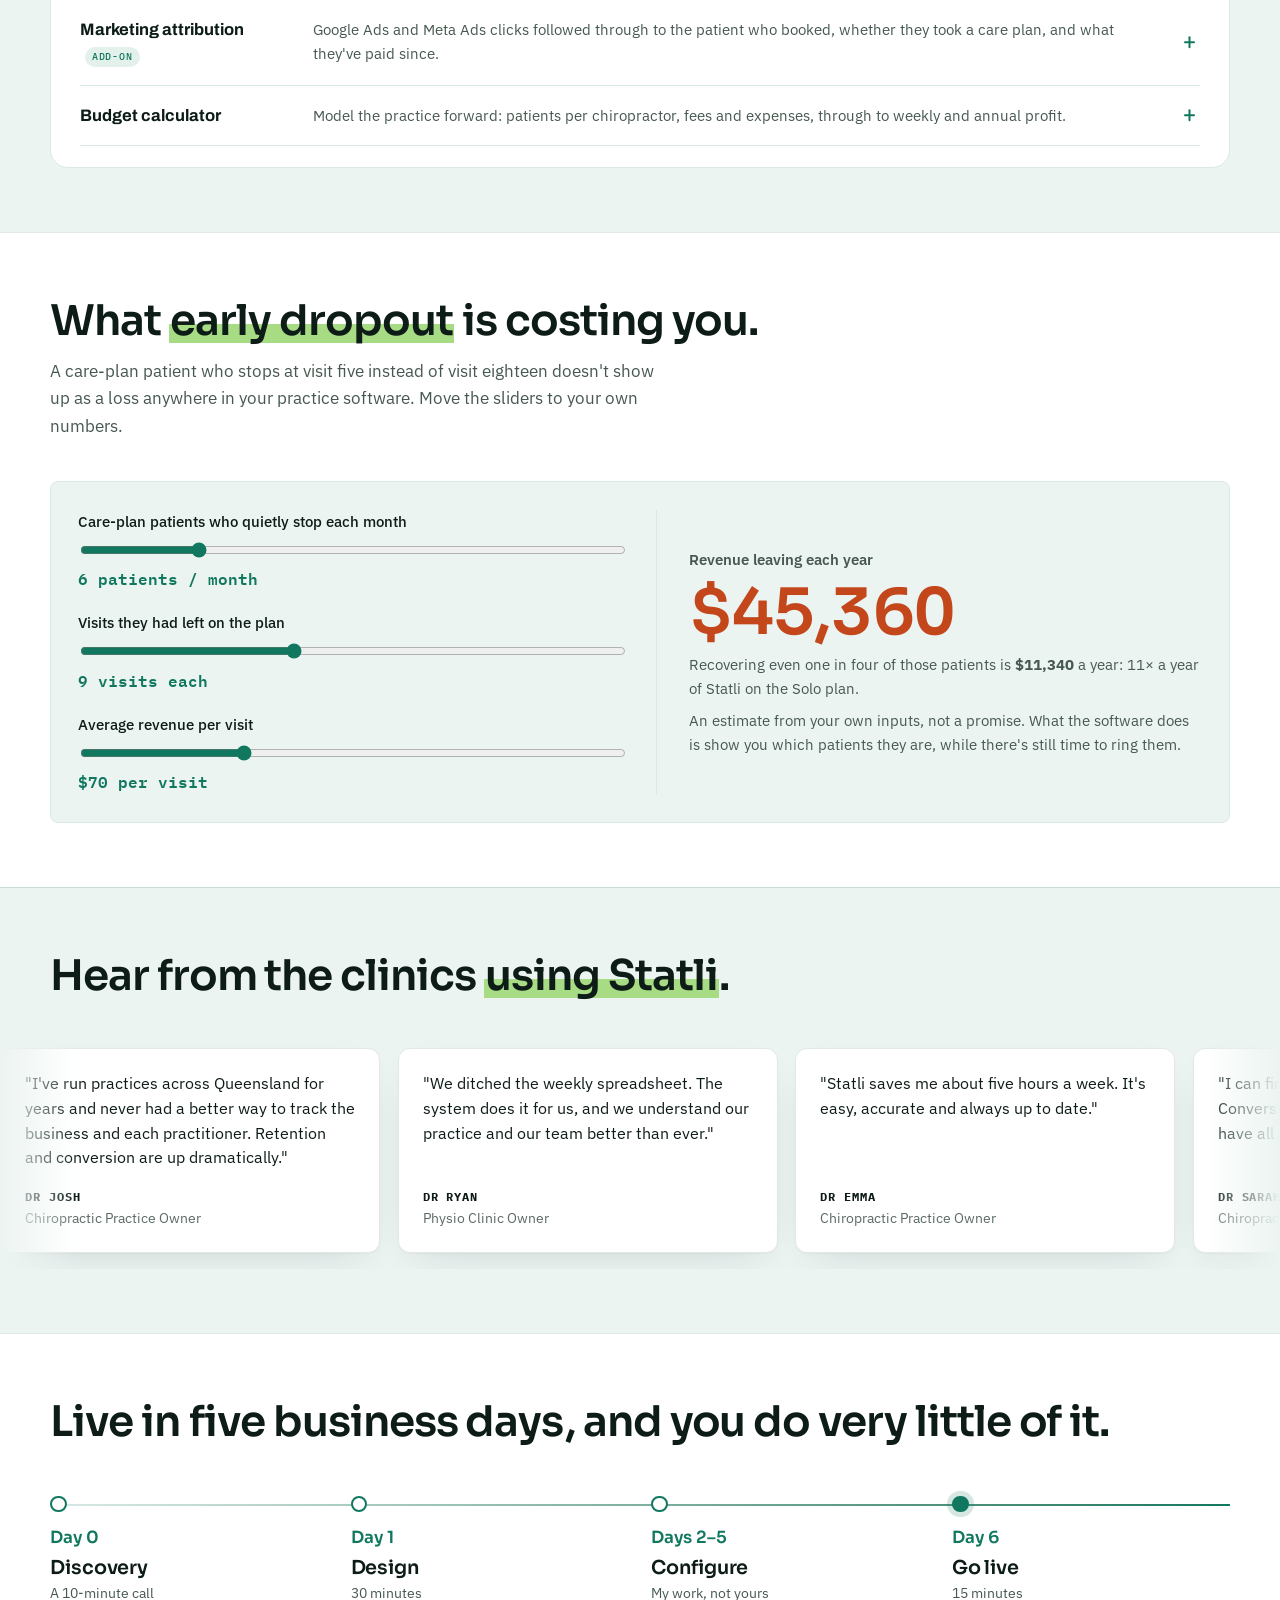
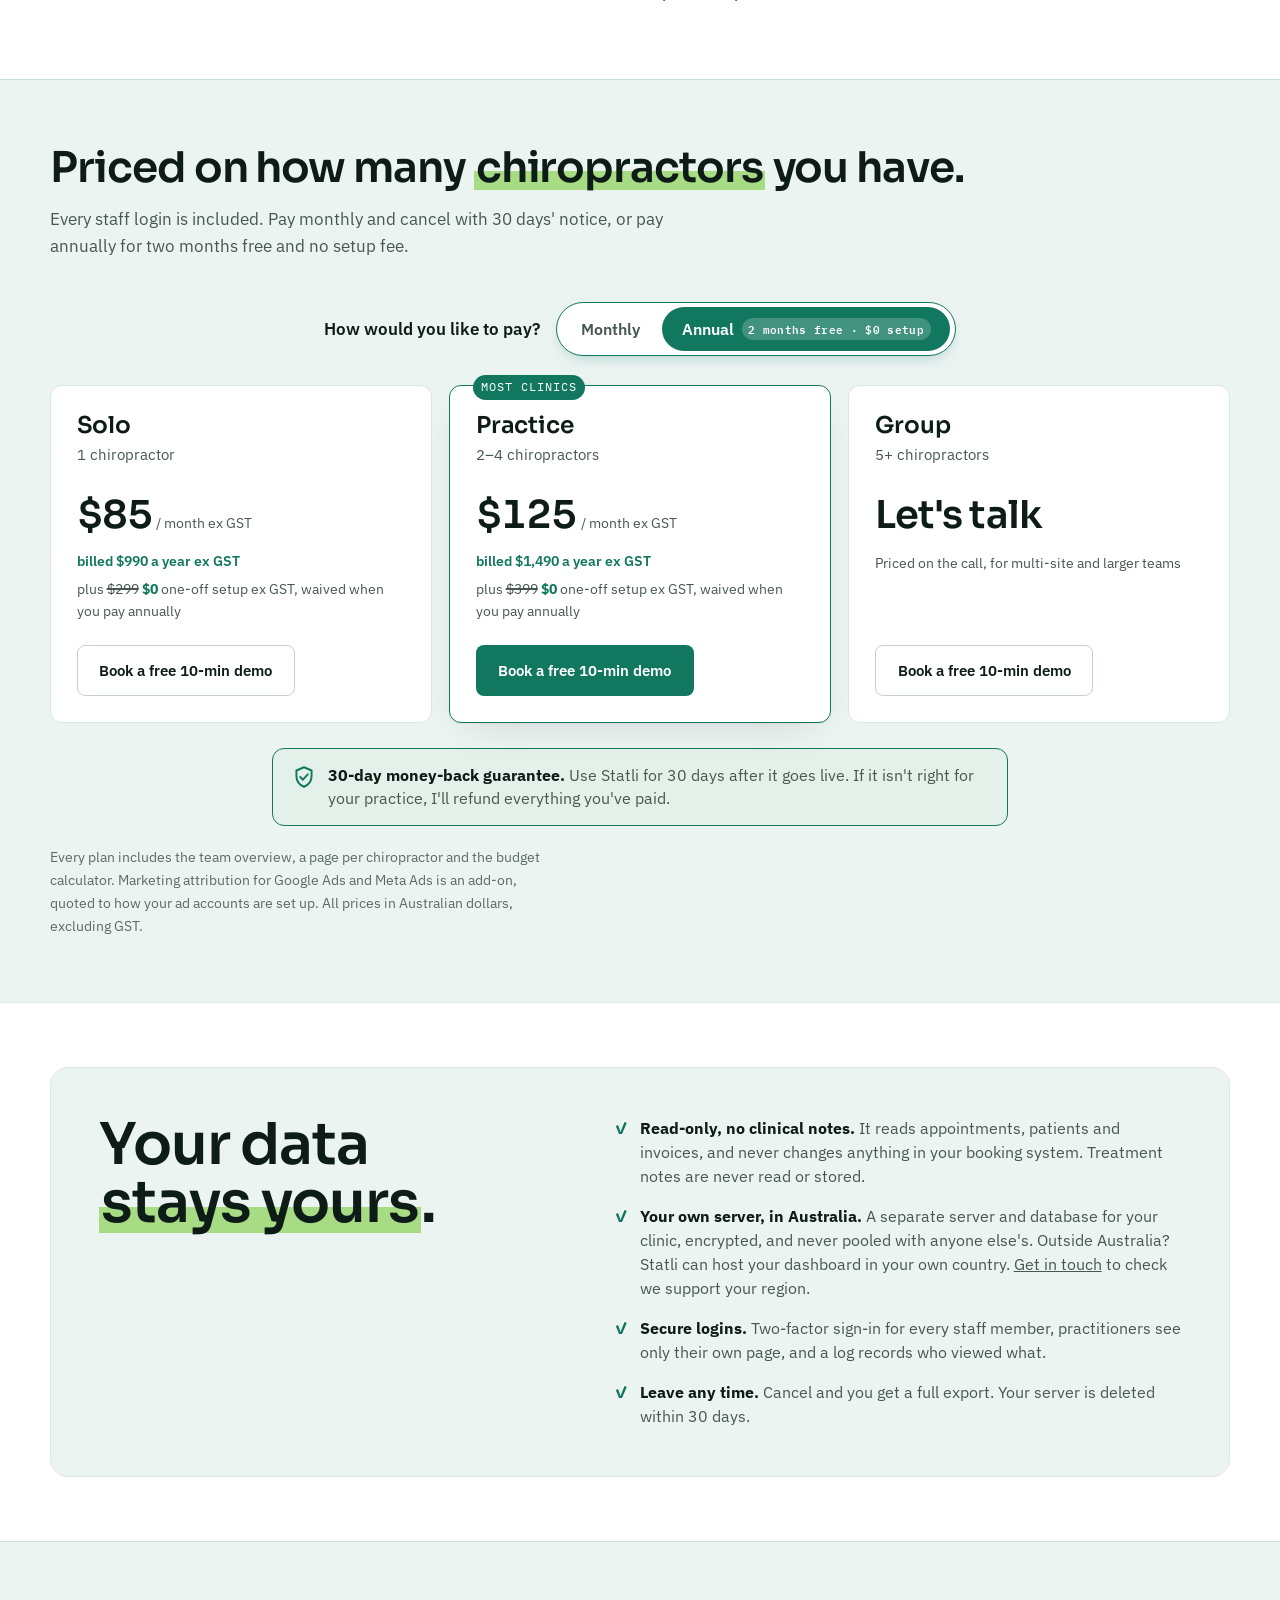
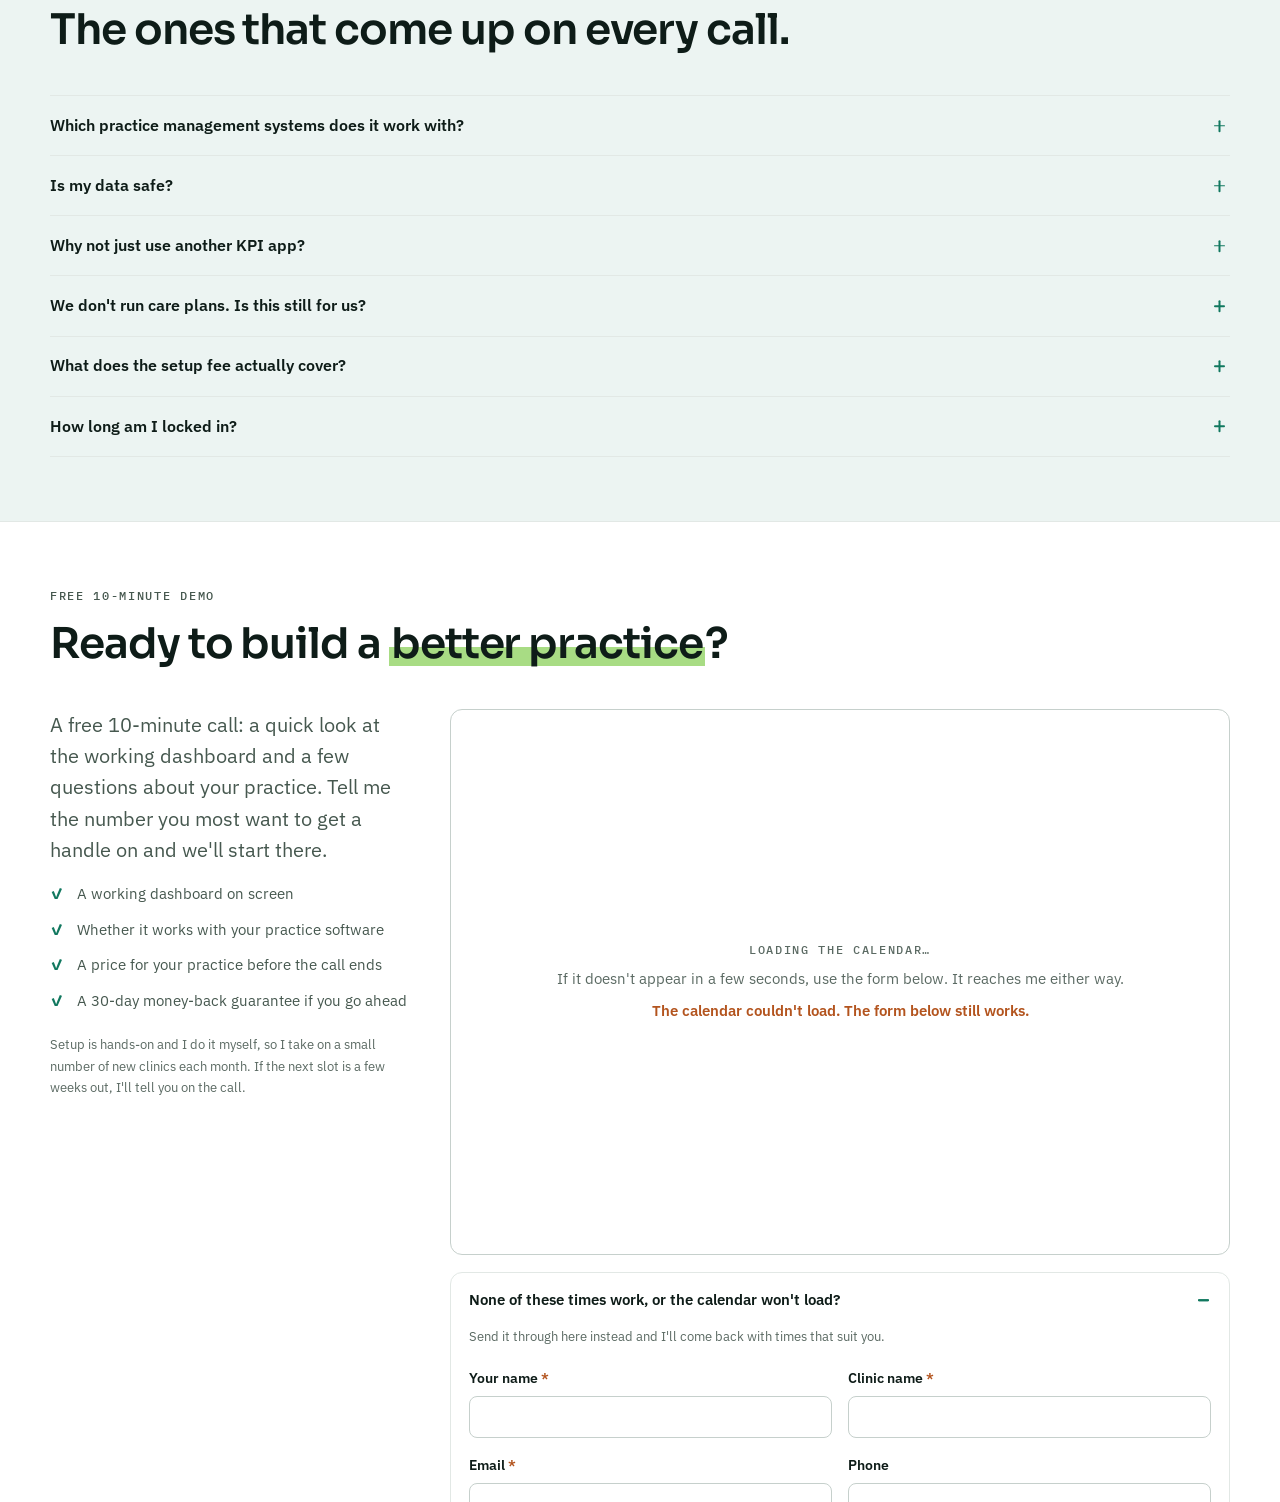
==== commit 7fd8827e: "Testimonials: roles (physio clinic owner / chiropractic practice owner)" ====
--- a/index.html
+++ b/index.html
@@ -549,27 +549,27 @@
         
         <li class="voice-card">
           <blockquote>"I&#39;ve run practices across Queensland for years and never had a better way to track the business and each practitioner. Retention and conversion are up dramatically."</blockquote>
-          <p class="voice-by"><span class="voice-who">Dr Josh</span><span class="voice-role">Owner, multiple practices in Queensland</span></p>
+          <p class="voice-by"><span class="voice-who">Dr Josh</span><span class="voice-role">Chiropractic Practice Owner</span></p>
         </li>
         
         <li class="voice-card">
           <blockquote>"We ditched the weekly spreadsheet. The system does it for us, and we understand our practice and our team better than ever."</blockquote>
-          <p class="voice-by"><span class="voice-who">Dr Ryan</span><span class="voice-role">Practice owner</span></p>
+          <p class="voice-by"><span class="voice-who">Dr Ryan</span><span class="voice-role">Physio Clinic Owner</span></p>
         </li>
         
         <li class="voice-card">
           <blockquote>"Statli saves me about five hours a week. It&#39;s easy, accurate and always up to date."</blockquote>
-          <p class="voice-by"><span class="voice-who">Dr Emma</span><span class="voice-role">Practice owner</span></p>
+          <p class="voice-by"><span class="voice-who">Dr Emma</span><span class="voice-role">Chiropractic Practice Owner</span></p>
         </li>
         
         <li class="voice-card">
           <blockquote>"I can finally see the return on our marketing. Conversion, retention and practitioner goals have all improved."</blockquote>
-          <p class="voice-by"><span class="voice-who">Dr Sarah</span><span class="voice-role">Practice owner</span></p>
+          <p class="voice-by"><span class="voice-who">Dr Sarah</span><span class="voice-role">Chiropractic Practice Owner</span></p>
         </li>
         
         <li class="voice-card">
           <blockquote>"Our associates check it every week and we use it in training. I can now tailor training to each practitioner, and performance has jumped."</blockquote>
-          <p class="voice-by"><span class="voice-who">Dr Ann</span><span class="voice-role">Practice owner</span></p>
+          <p class="voice-by"><span class="voice-who">Dr Ann</span><span class="voice-role">Chiropractic Practice Owner</span></p>
         </li>
         
       </ul>
@@ -578,27 +578,27 @@
         
         <li class="voice-card">
           <blockquote>"I&#39;ve run practices across Queensland for years and never had a better way to track the business and each practitioner. Retention and conversion are up dramatically."</blockquote>
-          <p class="voice-by"><span class="voice-who">Dr Josh</span><span class="voice-role">Owner, multiple practices in Queensland</span></p>
+          <p class="voice-by"><span class="voice-who">Dr Josh</span><span class="voice-role">Chiropractic Practice Owner</span></p>
         </li>
         
         <li class="voice-card">
           <blockquote>"We ditched the weekly spreadsheet. The system does it for us, and we understand our practice and our team better than ever."</blockquote>
-          <p class="voice-by"><span class="voice-who">Dr Ryan</span><span class="voice-role">Practice owner</span></p>
+          <p class="voice-by"><span class="voice-who">Dr Ryan</span><span class="voice-role">Physio Clinic Owner</span></p>
         </li>
         
         <li class="voice-card">
           <blockquote>"Statli saves me about five hours a week. It&#39;s easy, accurate and always up to date."</blockquote>
-          <p class="voice-by"><span class="voice-who">Dr Emma</span><span class="voice-role">Practice owner</span></p>
+          <p class="voice-by"><span class="voice-who">Dr Emma</span><span class="voice-role">Chiropractic Practice Owner</span></p>
         </li>
         
         <li class="voice-card">
           <blockquote>"I can finally see the return on our marketing. Conversion, retention and practitioner goals have all improved."</blockquote>
-          <p class="voice-by"><span class="voice-who">Dr Sarah</span><span class="voice-role">Practice owner</span></p>
+          <p class="voice-by"><span class="voice-who">Dr Sarah</span><span class="voice-role">Chiropractic Practice Owner</span></p>
         </li>
         
         <li class="voice-card">
           <blockquote>"Our associates check it every week and we use it in training. I can now tailor training to each practitioner, and performance has jumped."</blockquote>
-          <p class="voice-by"><span class="voice-who">Dr Ann</span><span class="voice-role">Practice owner</span></p>
+          <p class="voice-by"><span class="voice-who">Dr Ann</span><span class="voice-role">Chiropractic Practice Owner</span></p>
         </li>
         
       </ul>
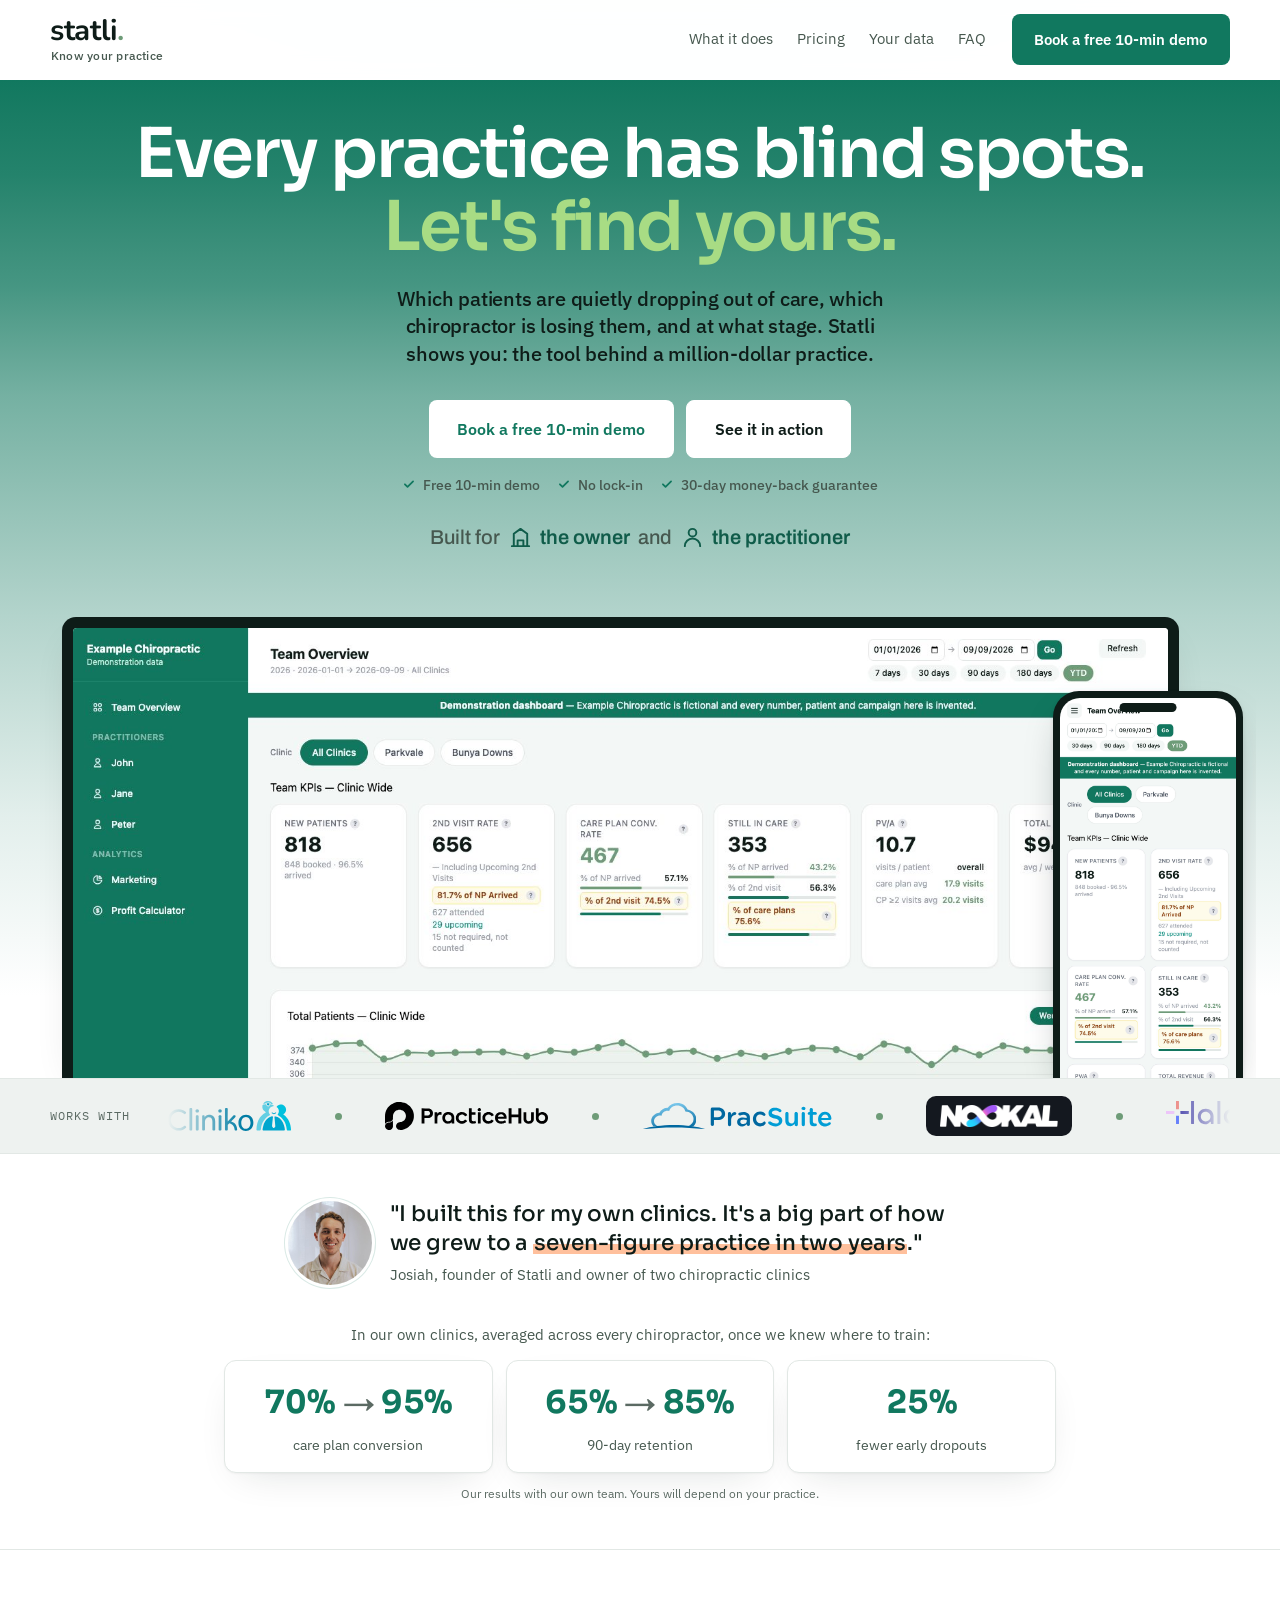
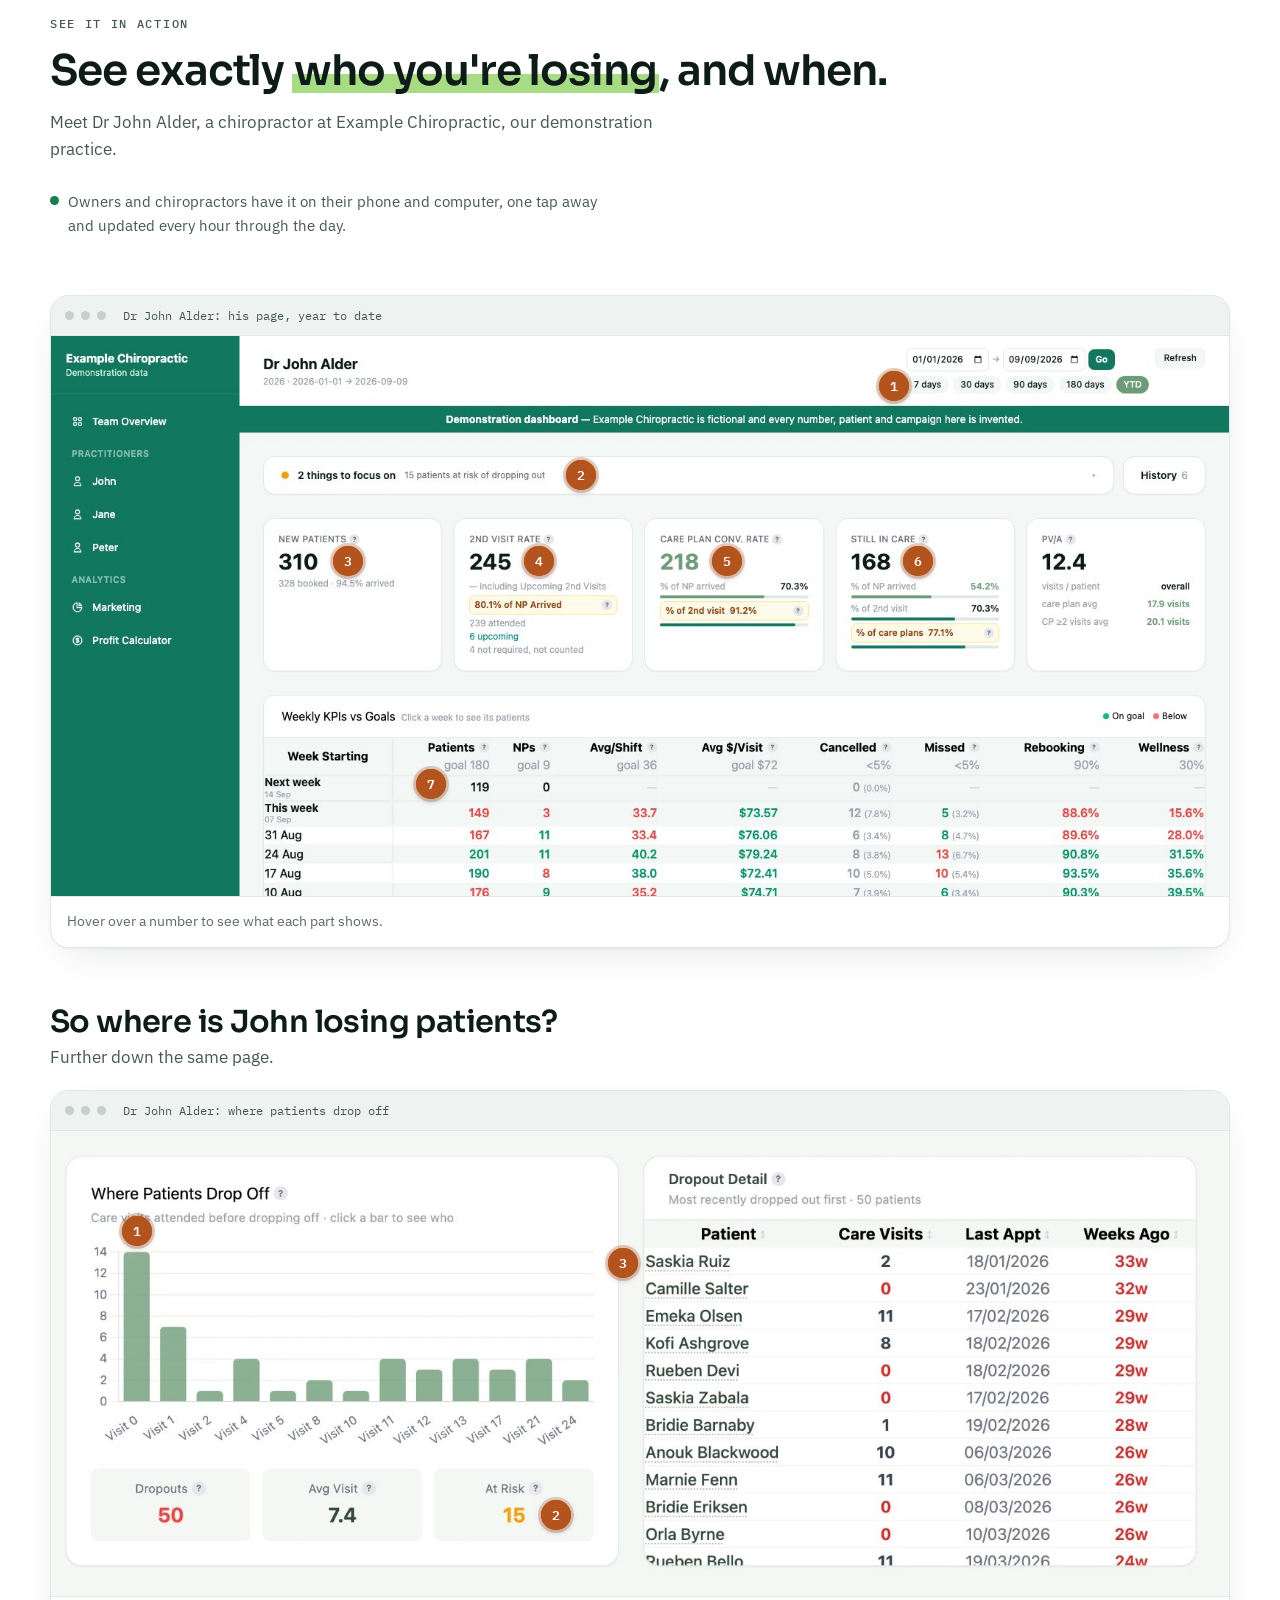
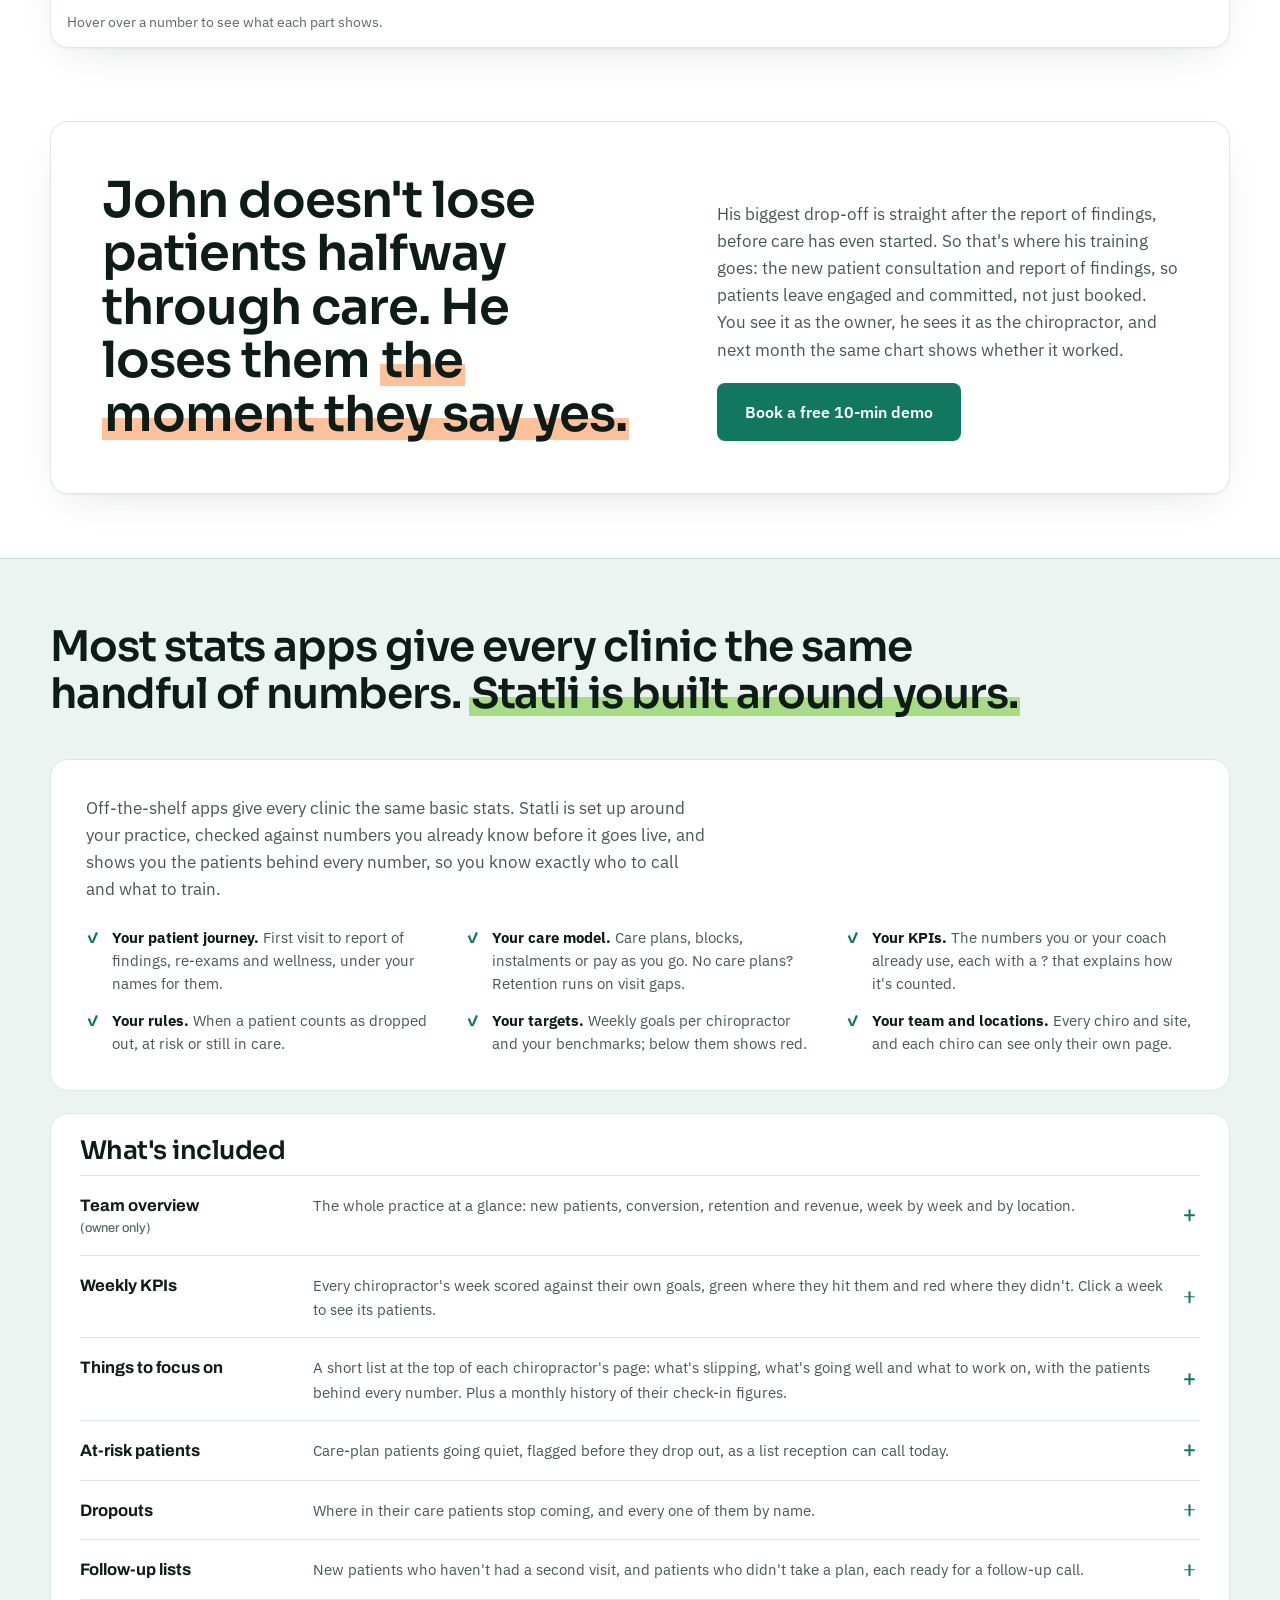
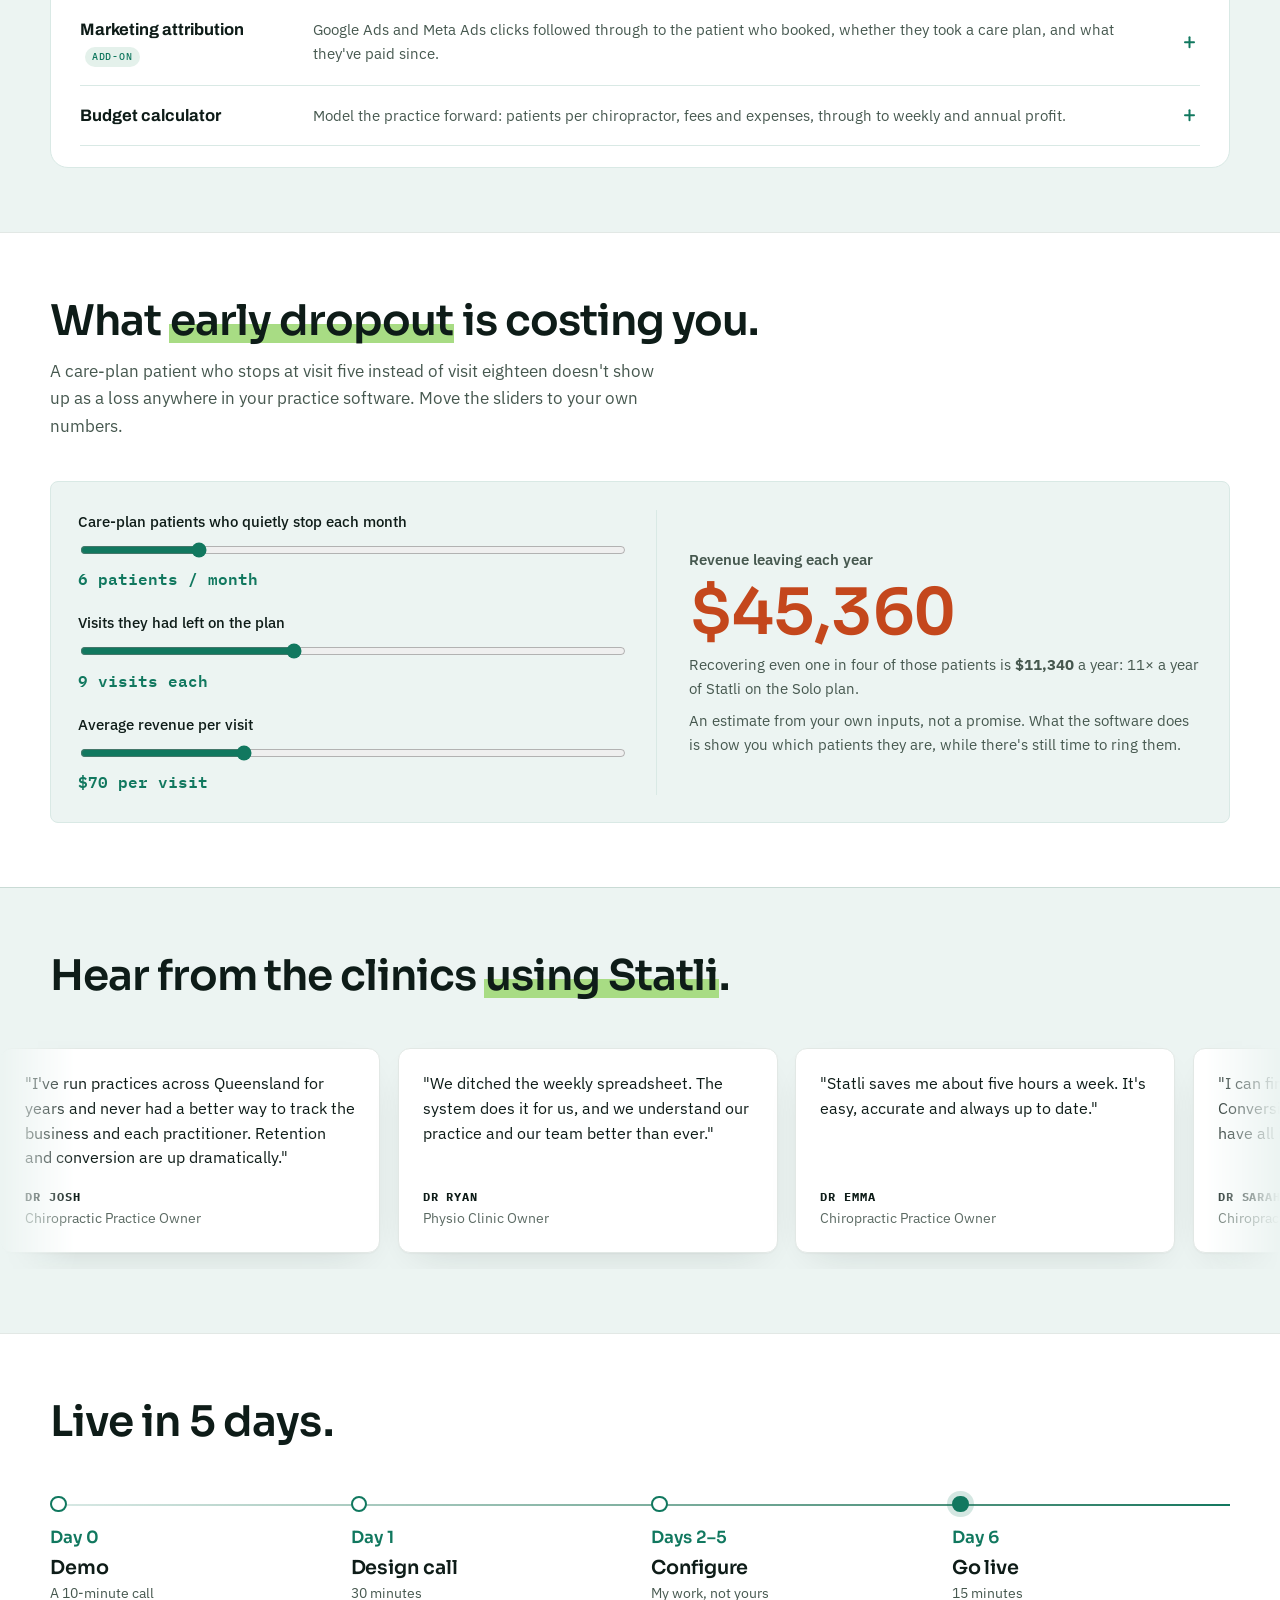
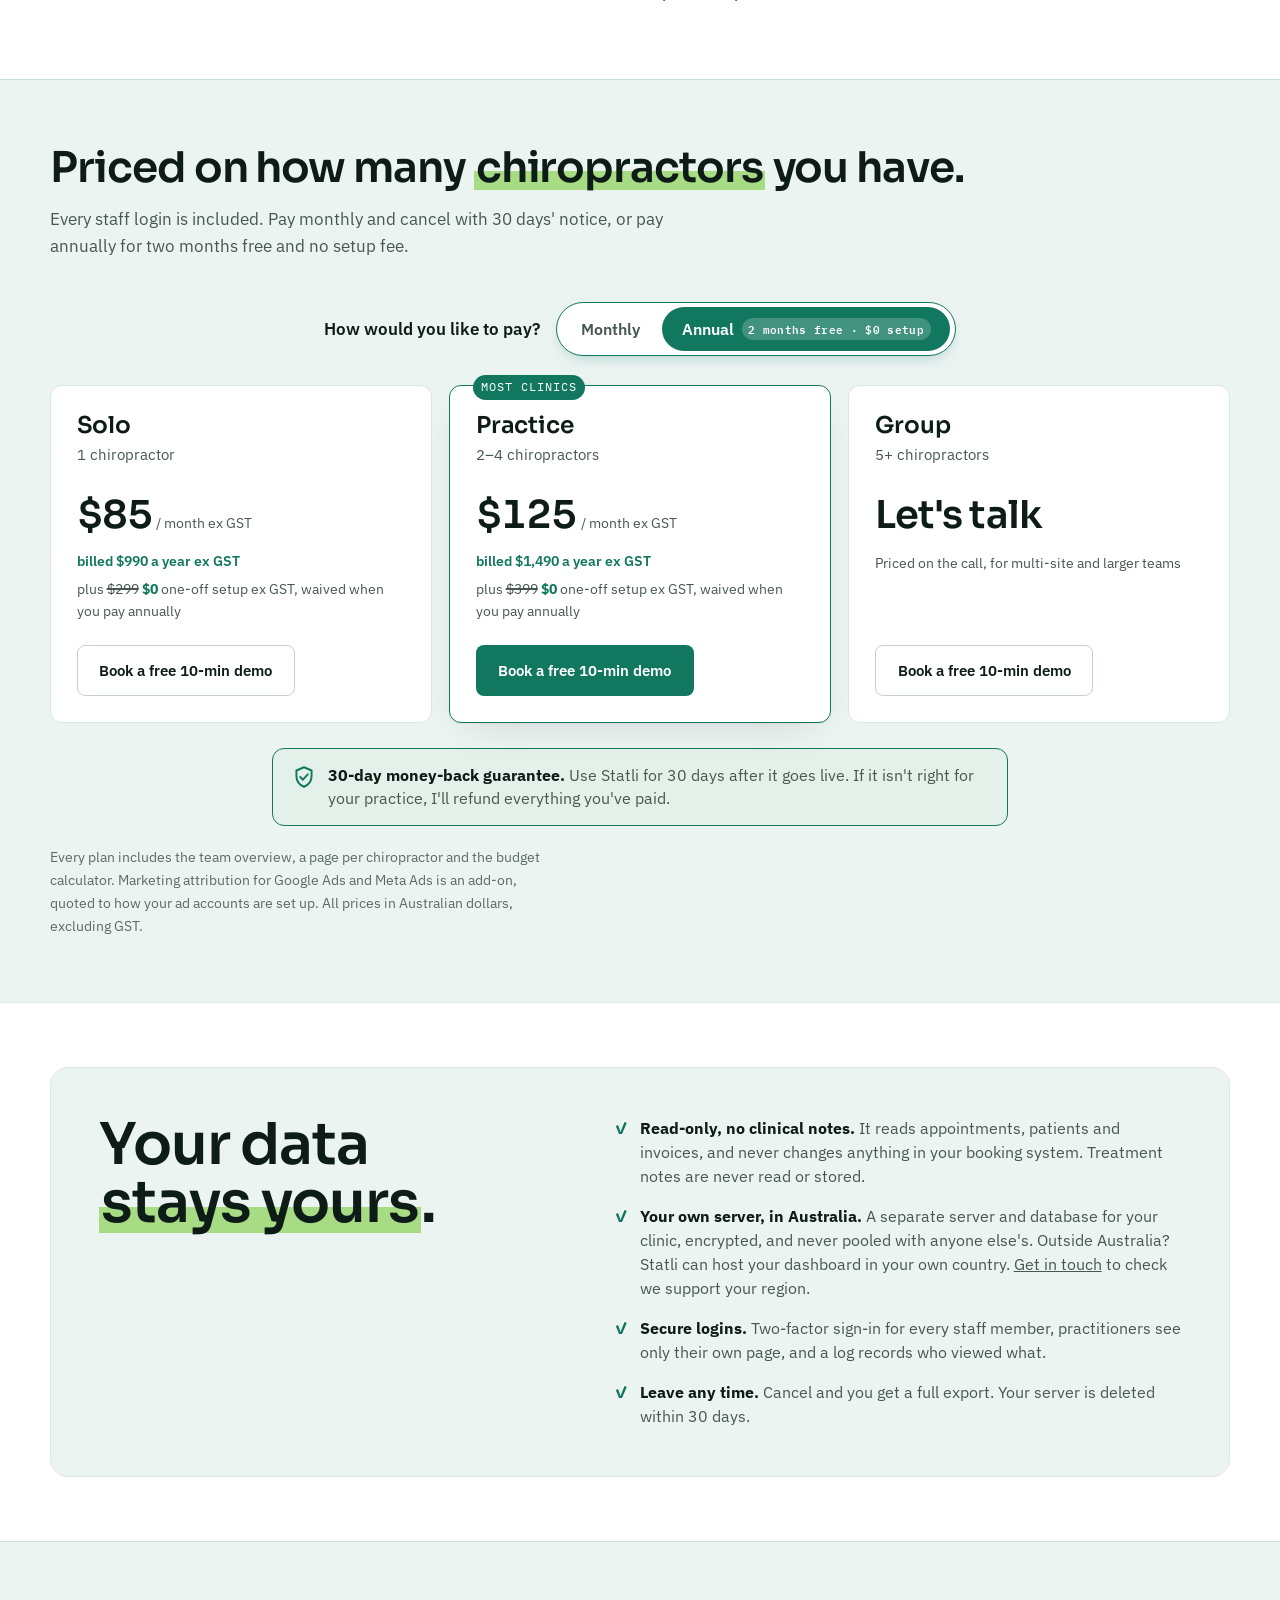
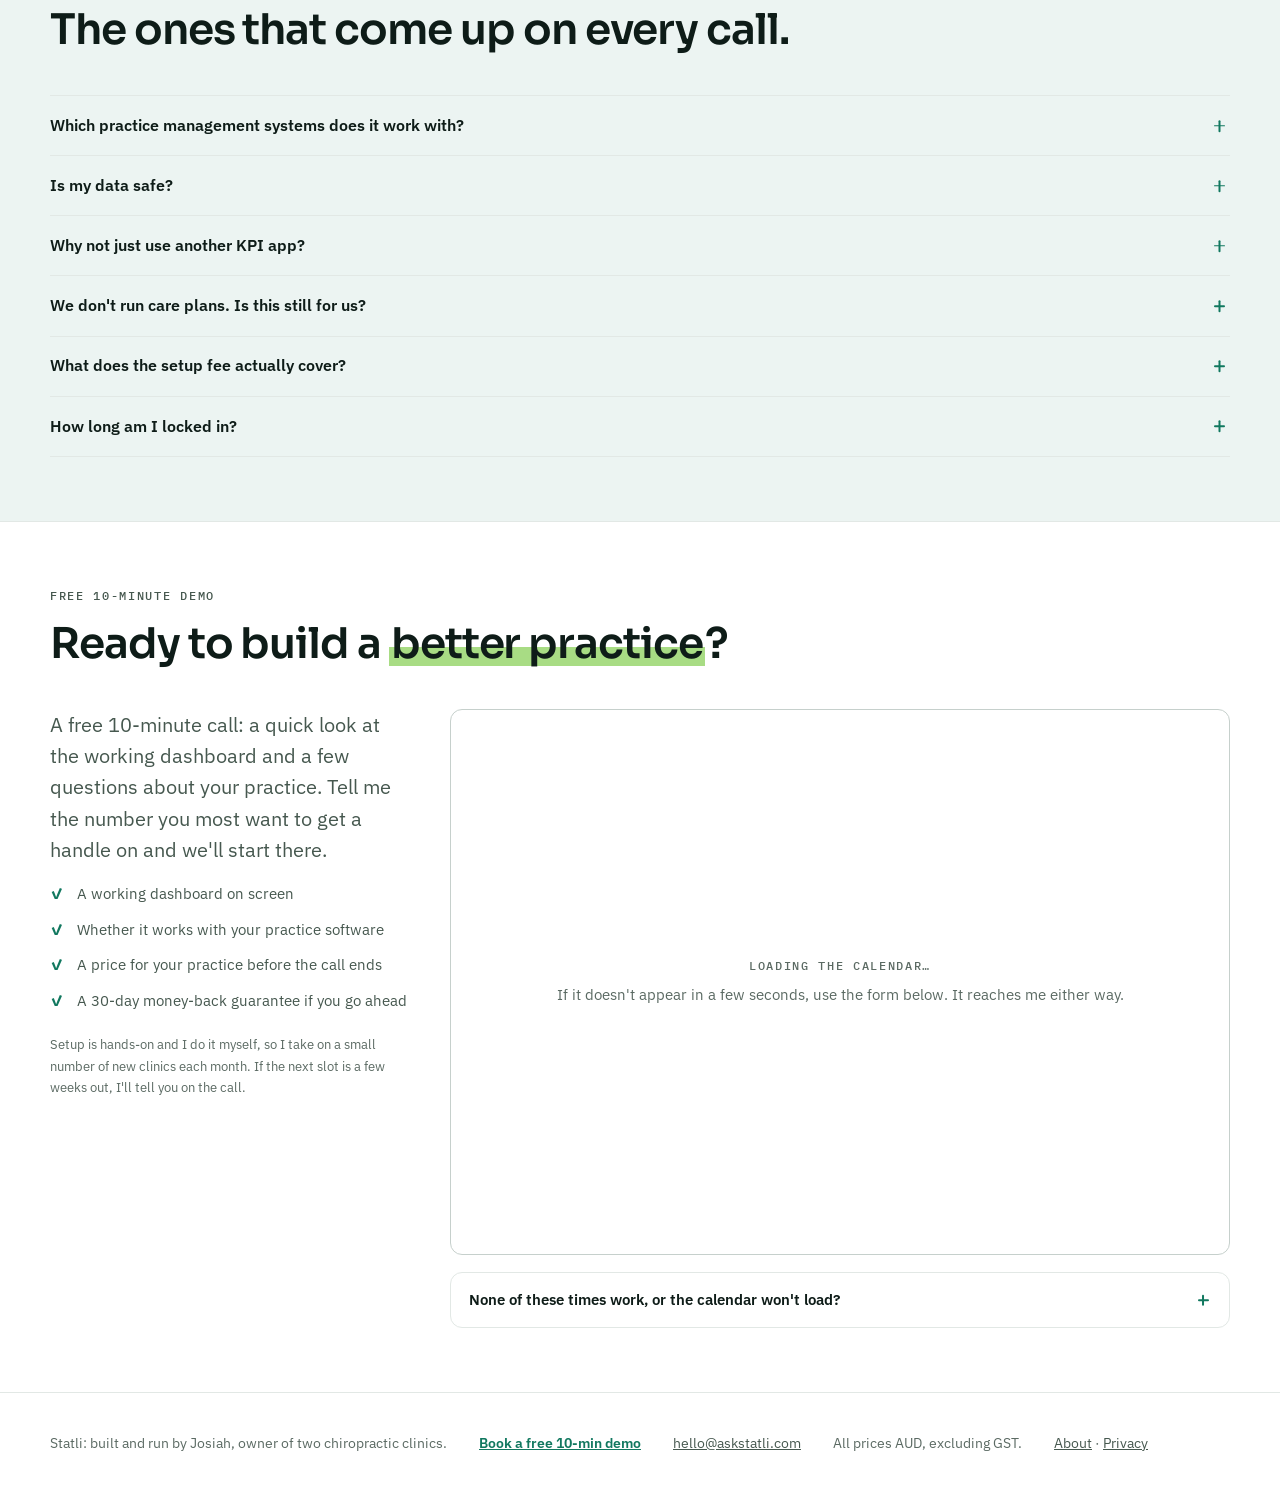
==== commit d9fb700d: "Timeline: Live in 5 days; Demo; Design call" ====
--- a/index.html
+++ b/index.html
@@ -613,17 +613,17 @@
 <section class="section" id="how">
   <div class="wrap">
     <div class="head">
-      <h2>Live in <span class="hl">five business days</span>, and you do very little of it.</h2>
+      <h2>Live in <span class="hl">5 days</span>.</h2>
     </div>
     <ol class="timeline" data-reveal>
       <li class="tl-step">
         <span class="tl-day">Day 0</span>
-        <h3>Discovery</h3>
+        <h3>Demo</h3>
         <p class="tl-time">A 10-minute call</p>
       </li>
       <li class="tl-step">
         <span class="tl-day">Day 1</span>
-        <h3>Design</h3>
+        <h3>Design call</h3>
         <p class="tl-time">30 minutes</p>
       </li>
       <li class="tl-step">
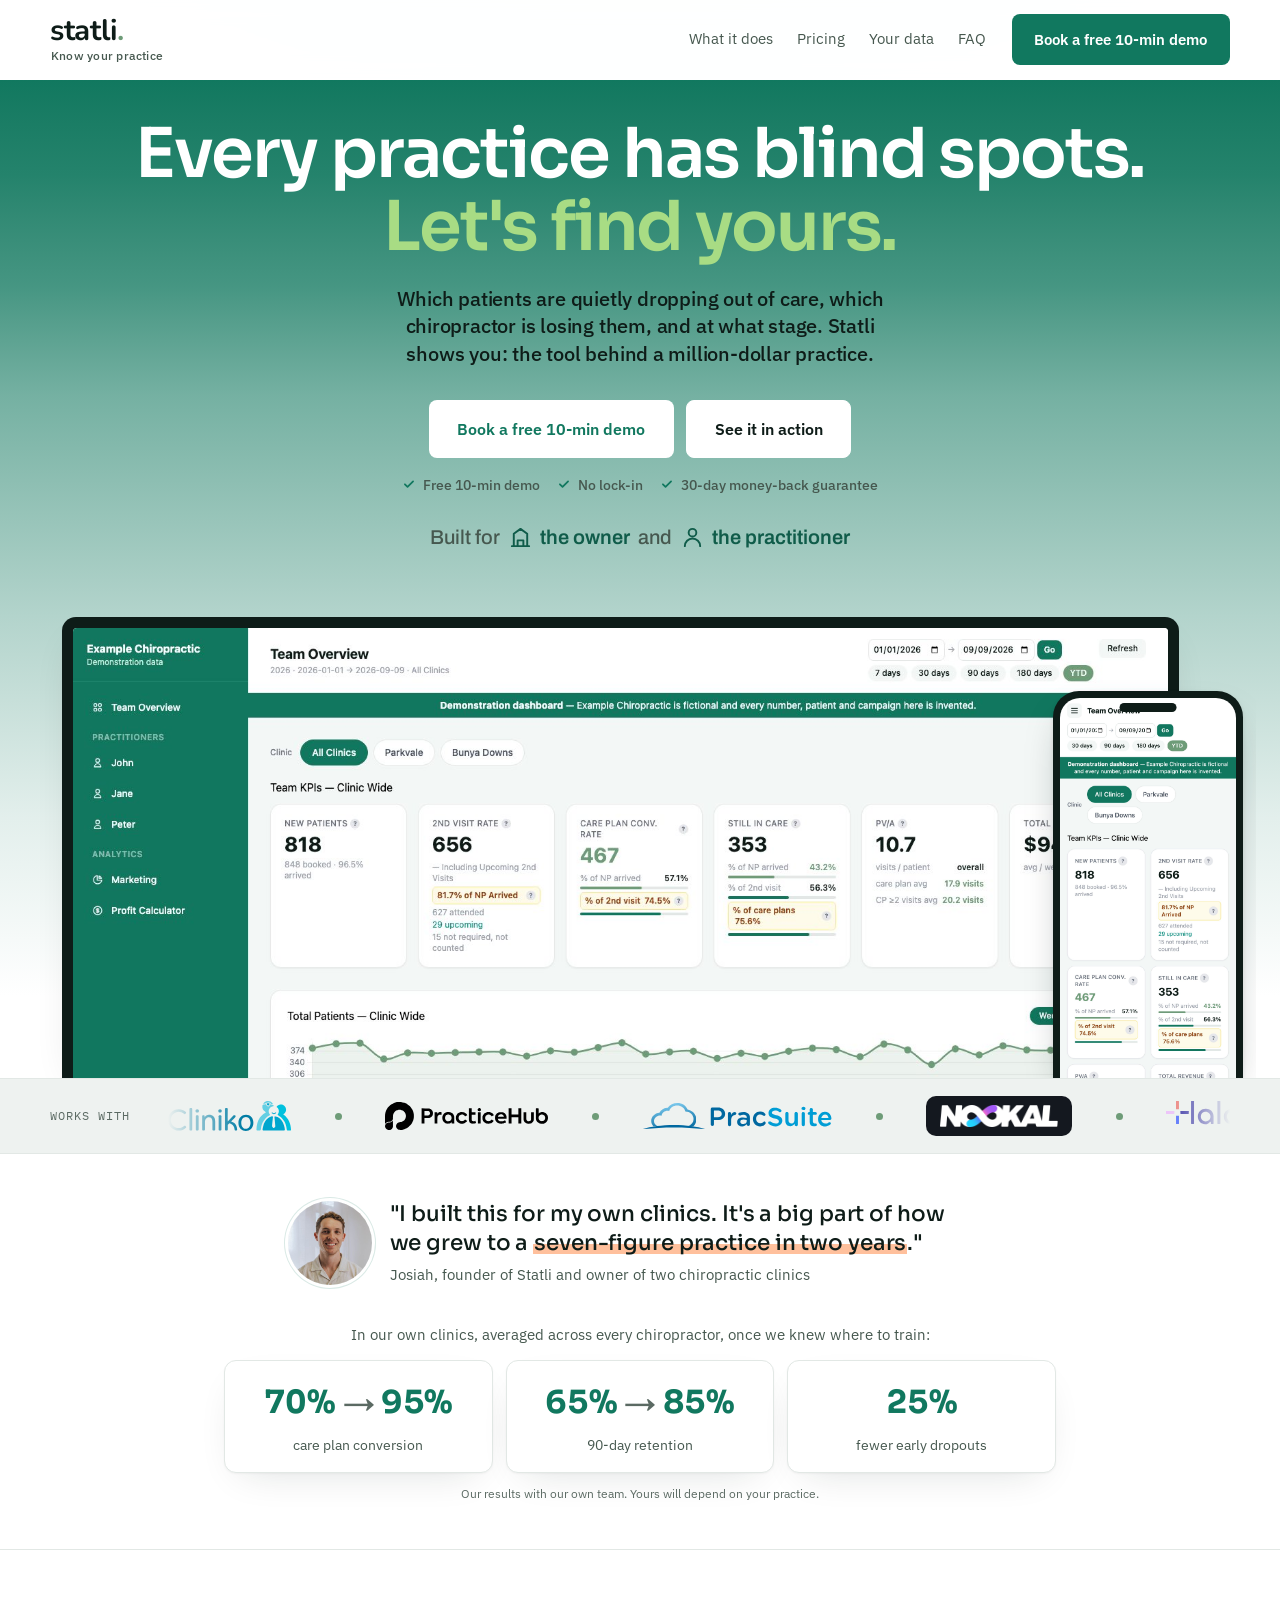
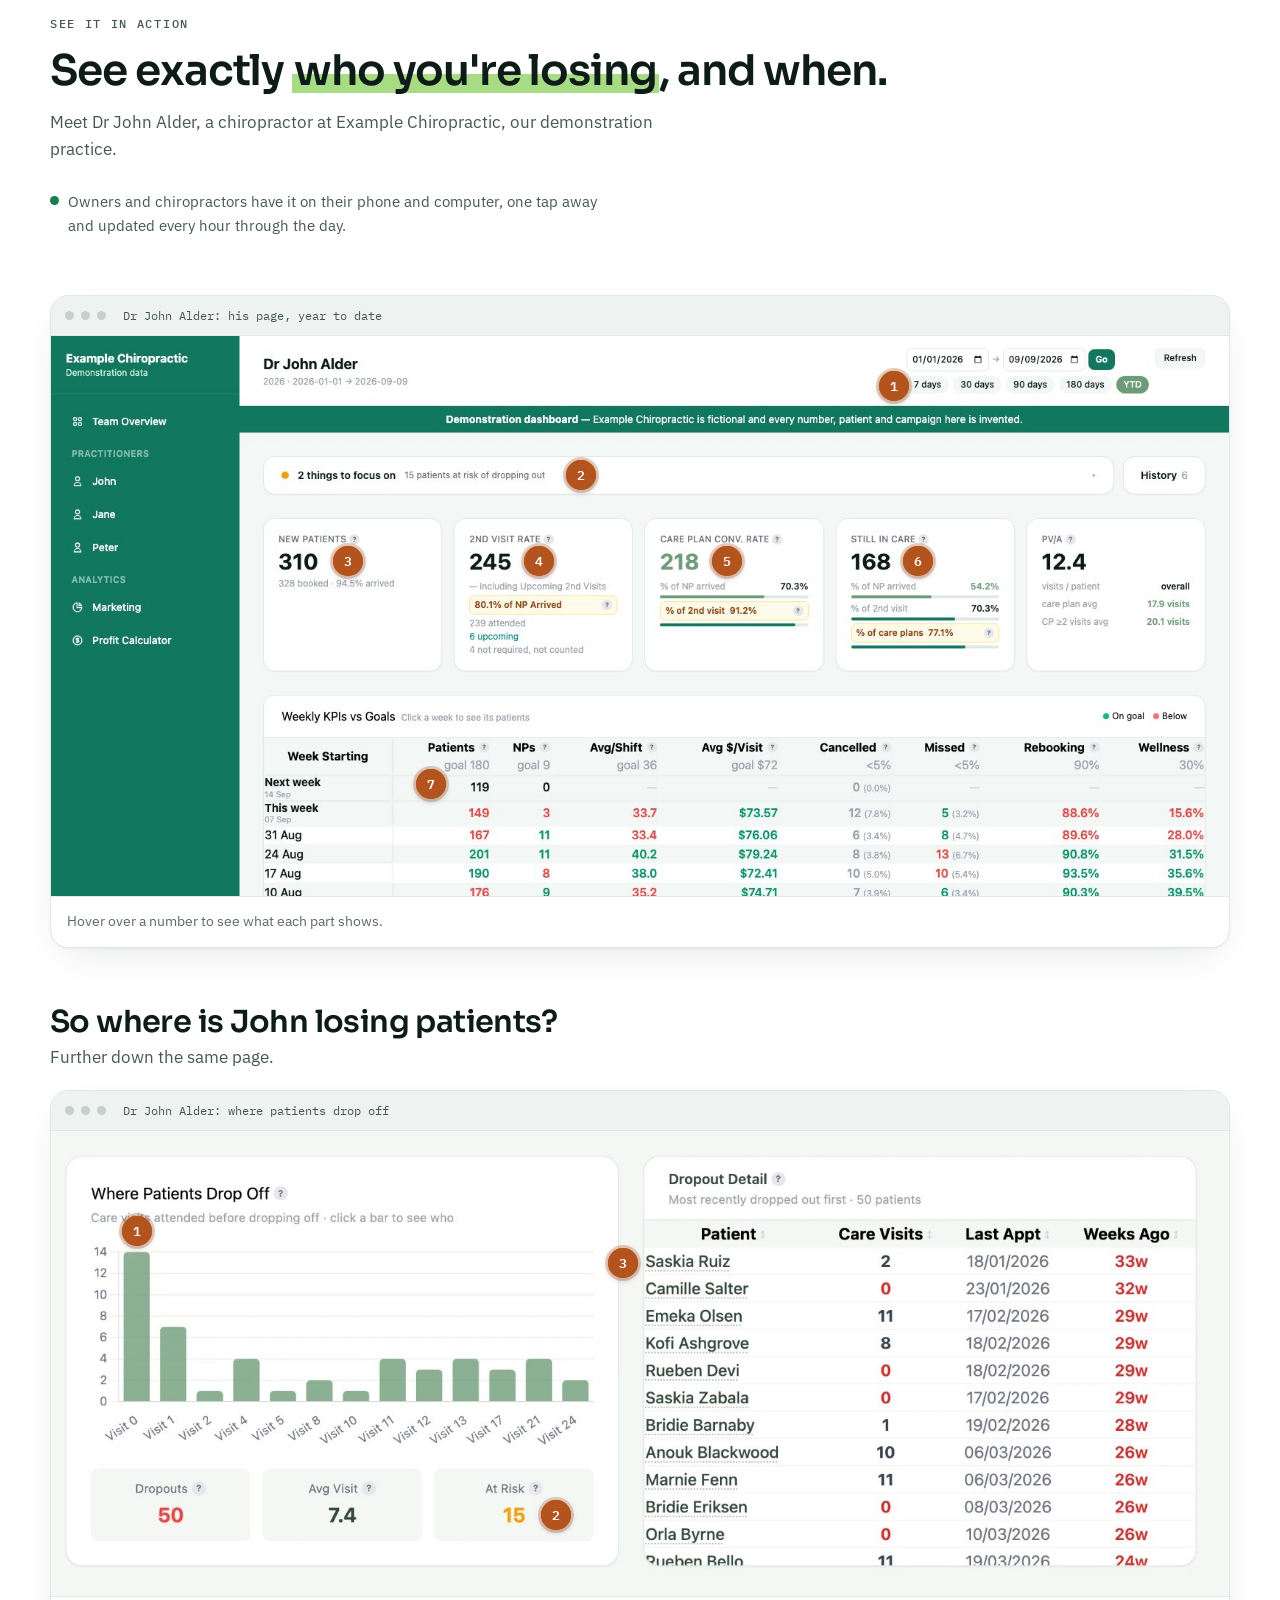
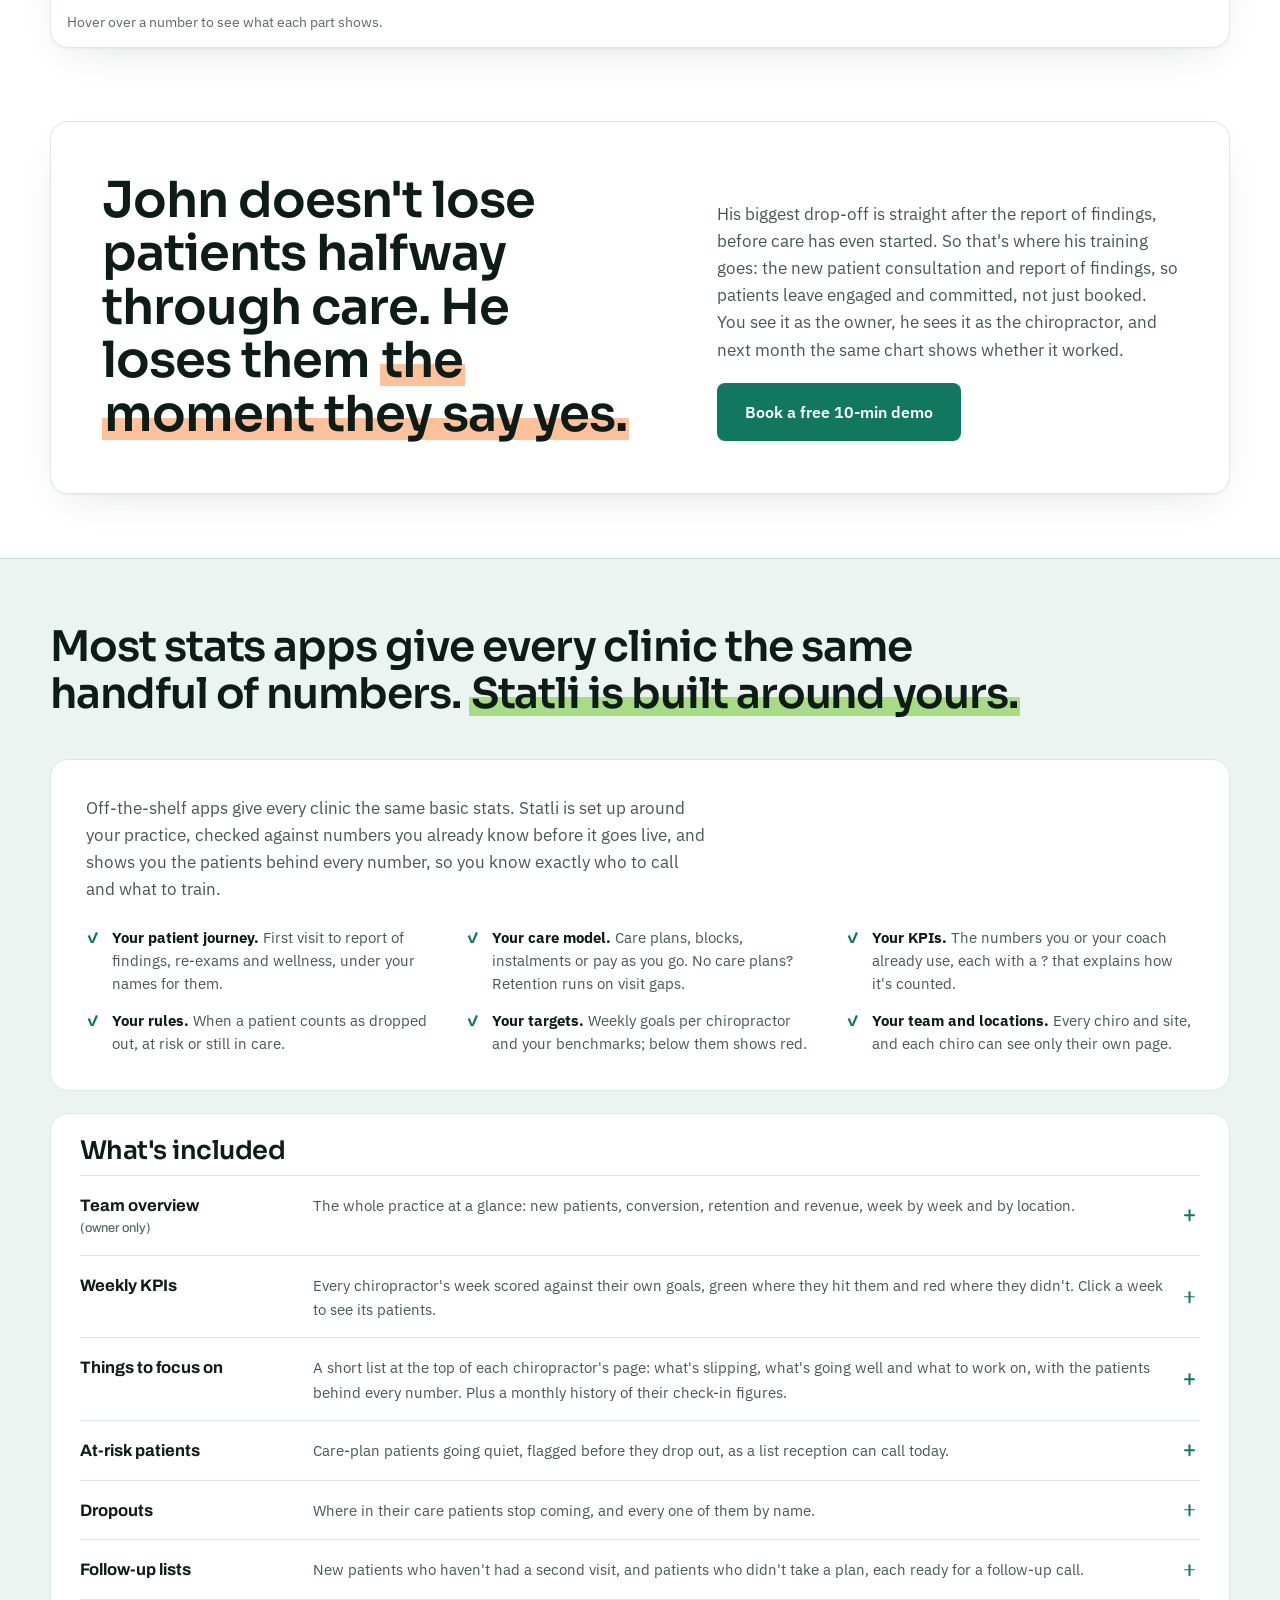
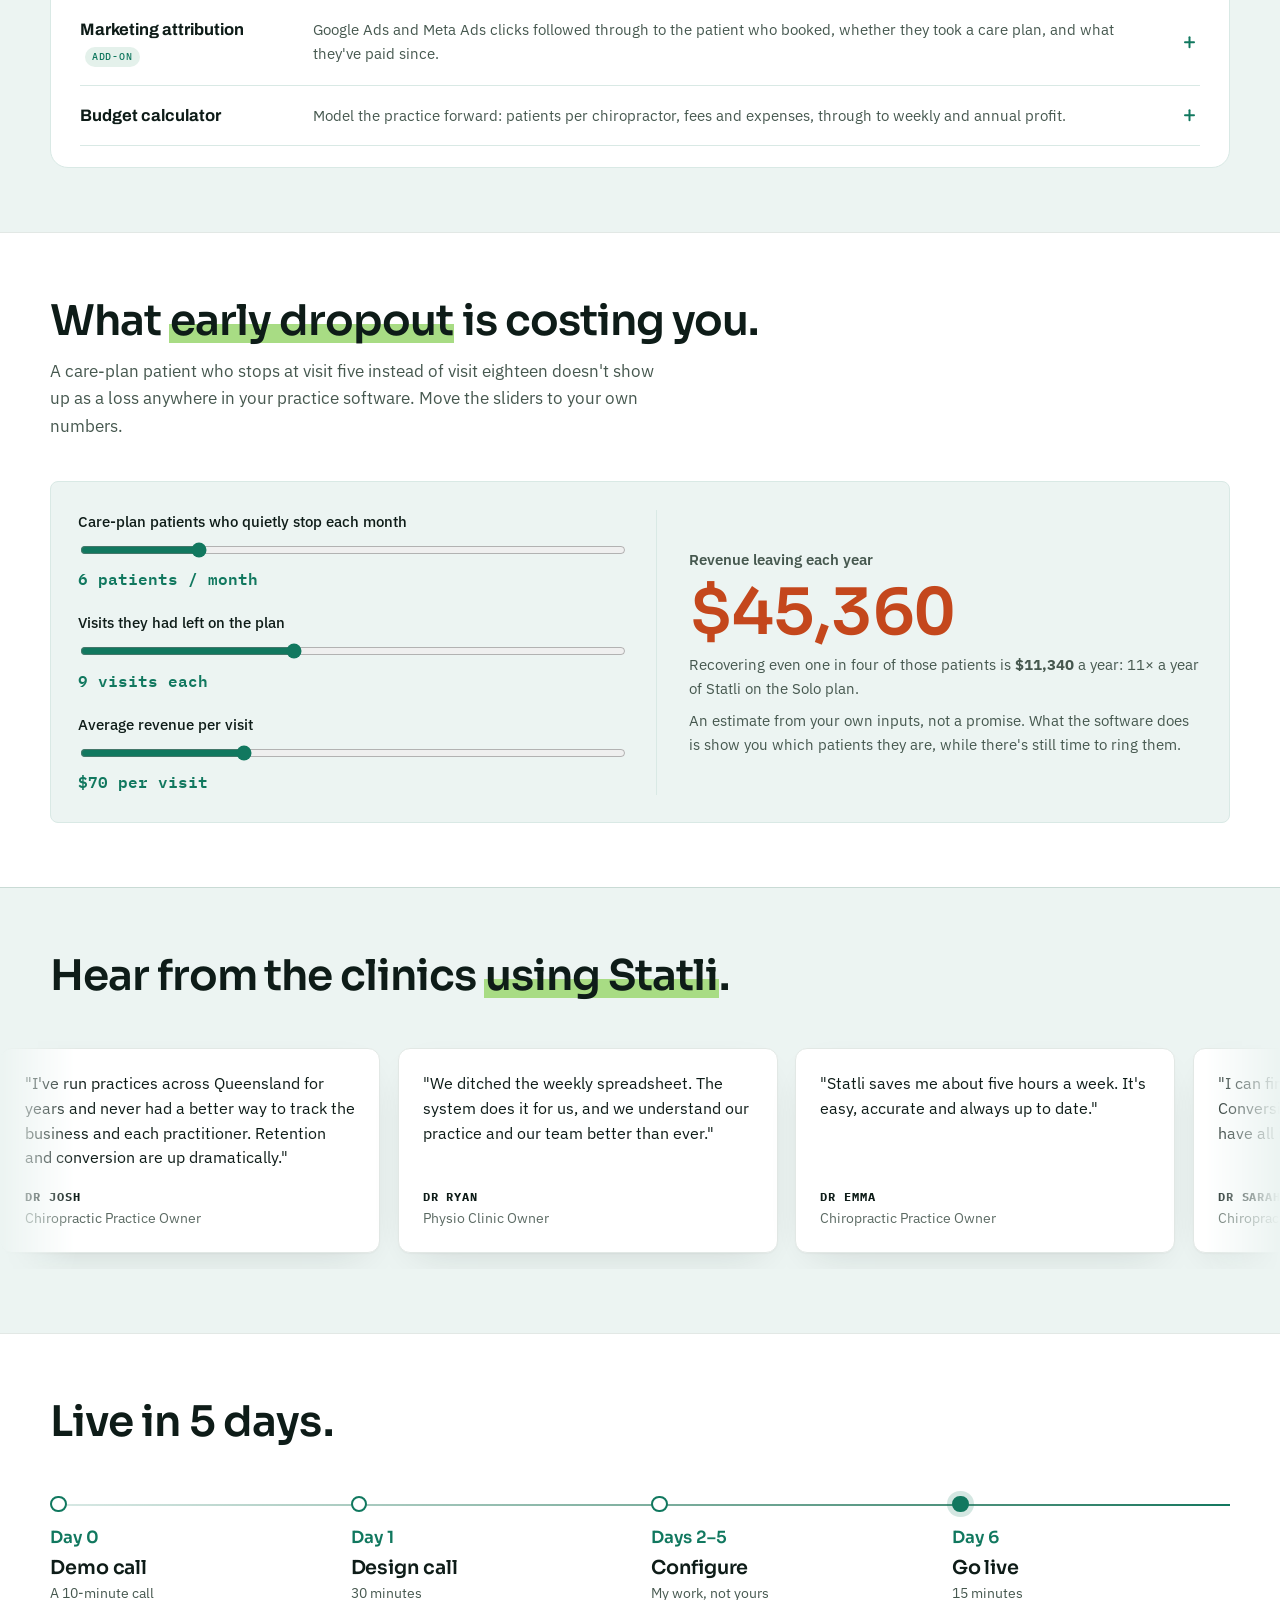
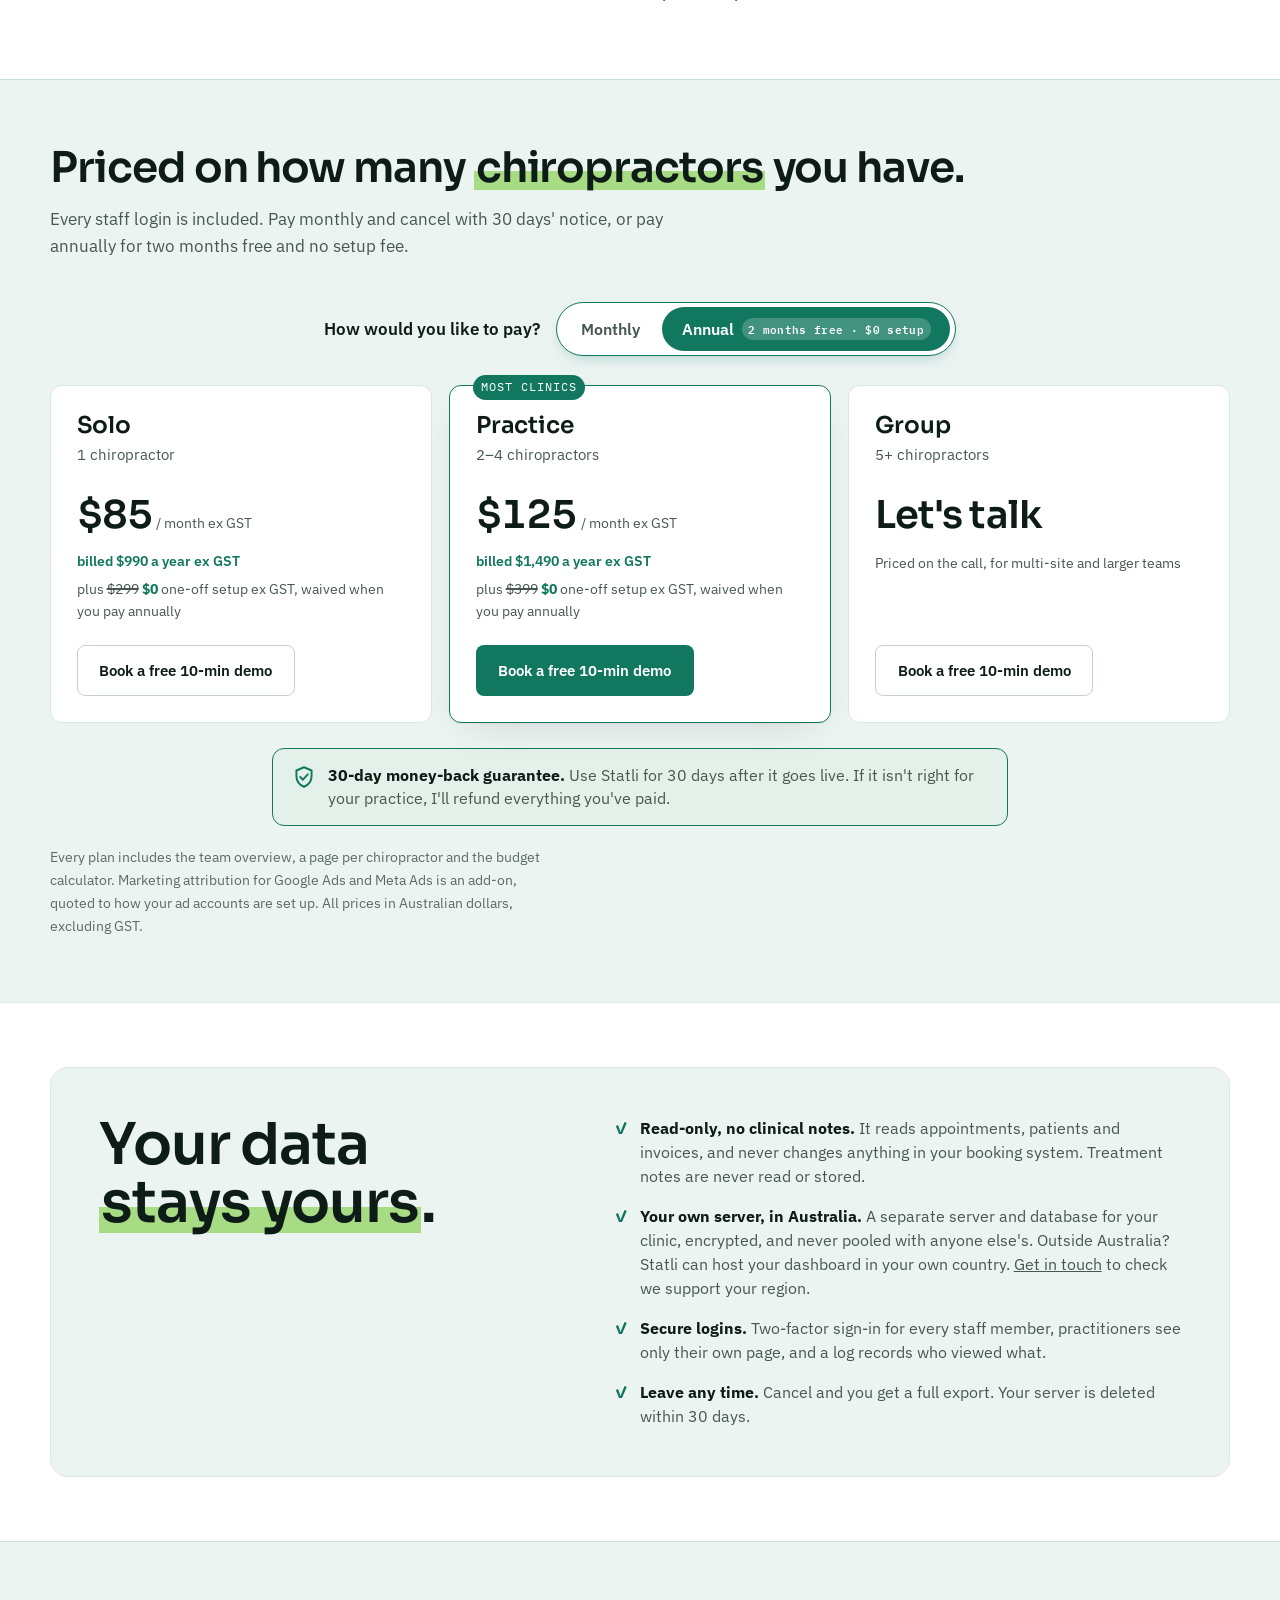
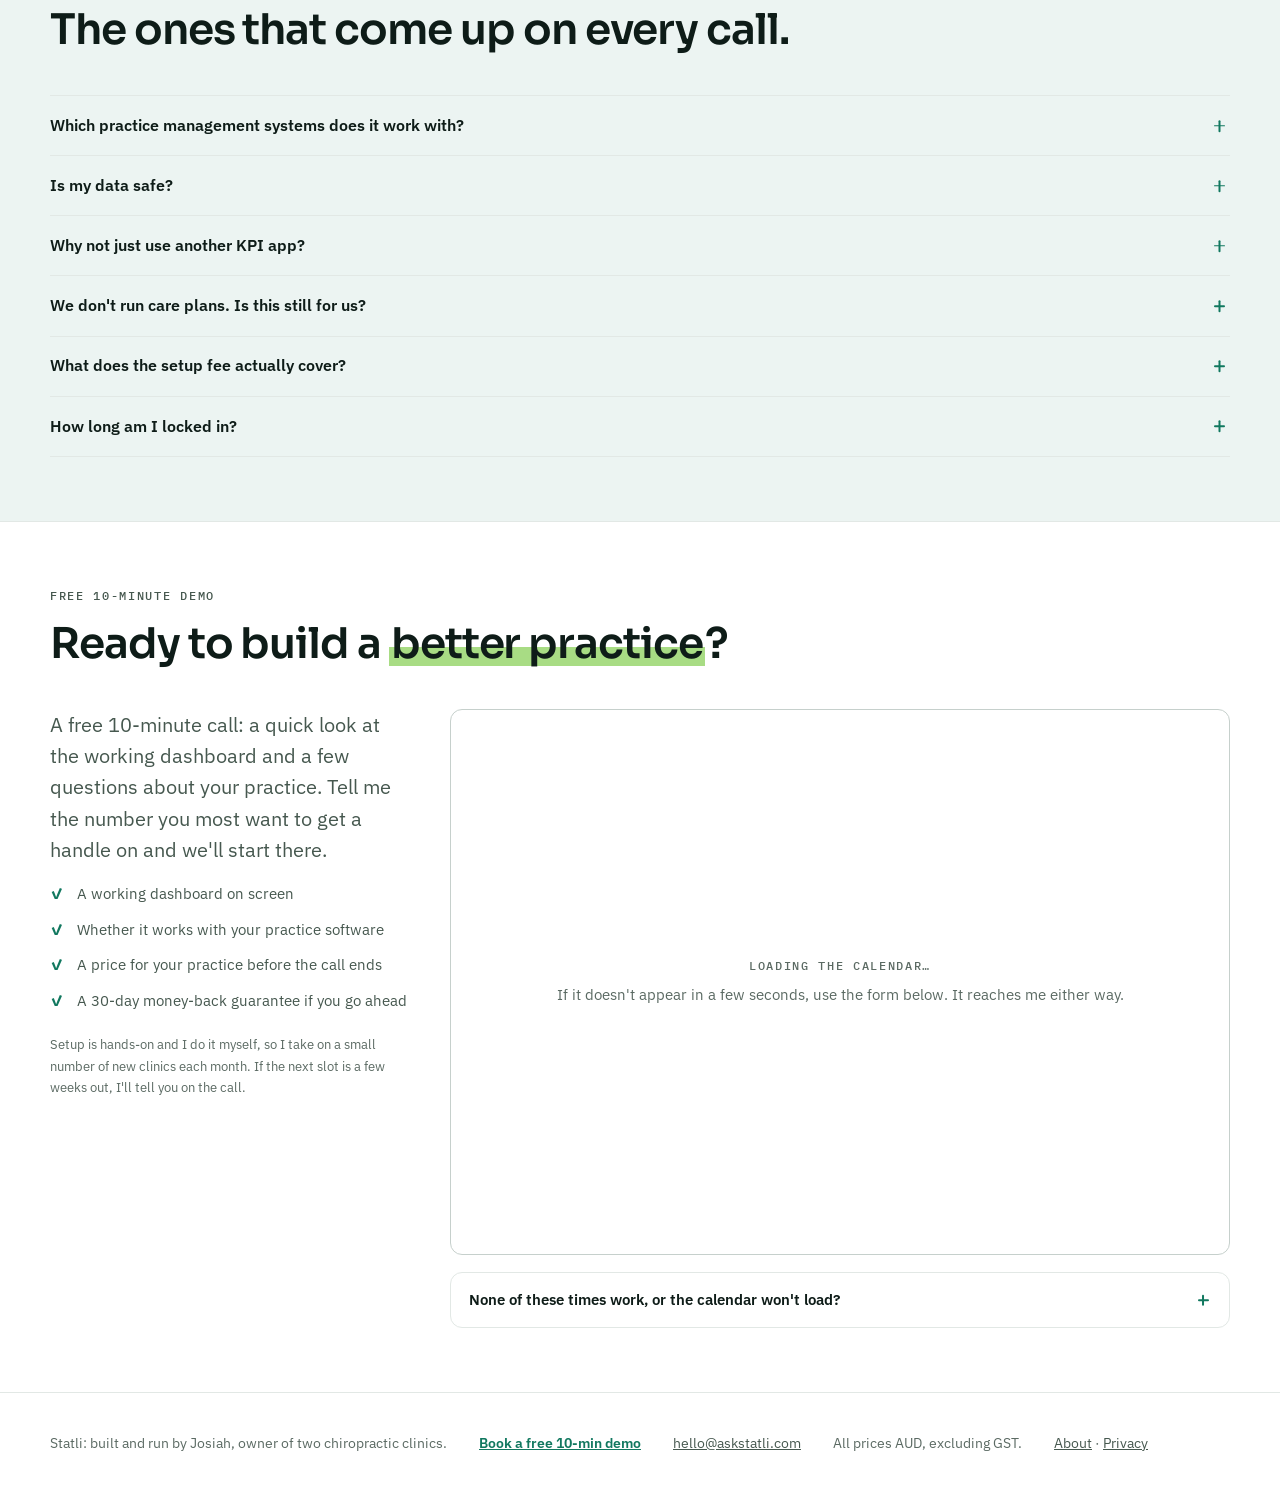
==== commit 987947f0: "Timeline: Demo call" ====
--- a/index.html
+++ b/index.html
@@ -618,7 +618,7 @@
     <ol class="timeline" data-reveal>
       <li class="tl-step">
         <span class="tl-day">Day 0</span>
-        <h3>Demo</h3>
+        <h3>Demo call</h3>
         <p class="tl-time">A 10-minute call</p>
       </li>
       <li class="tl-step">
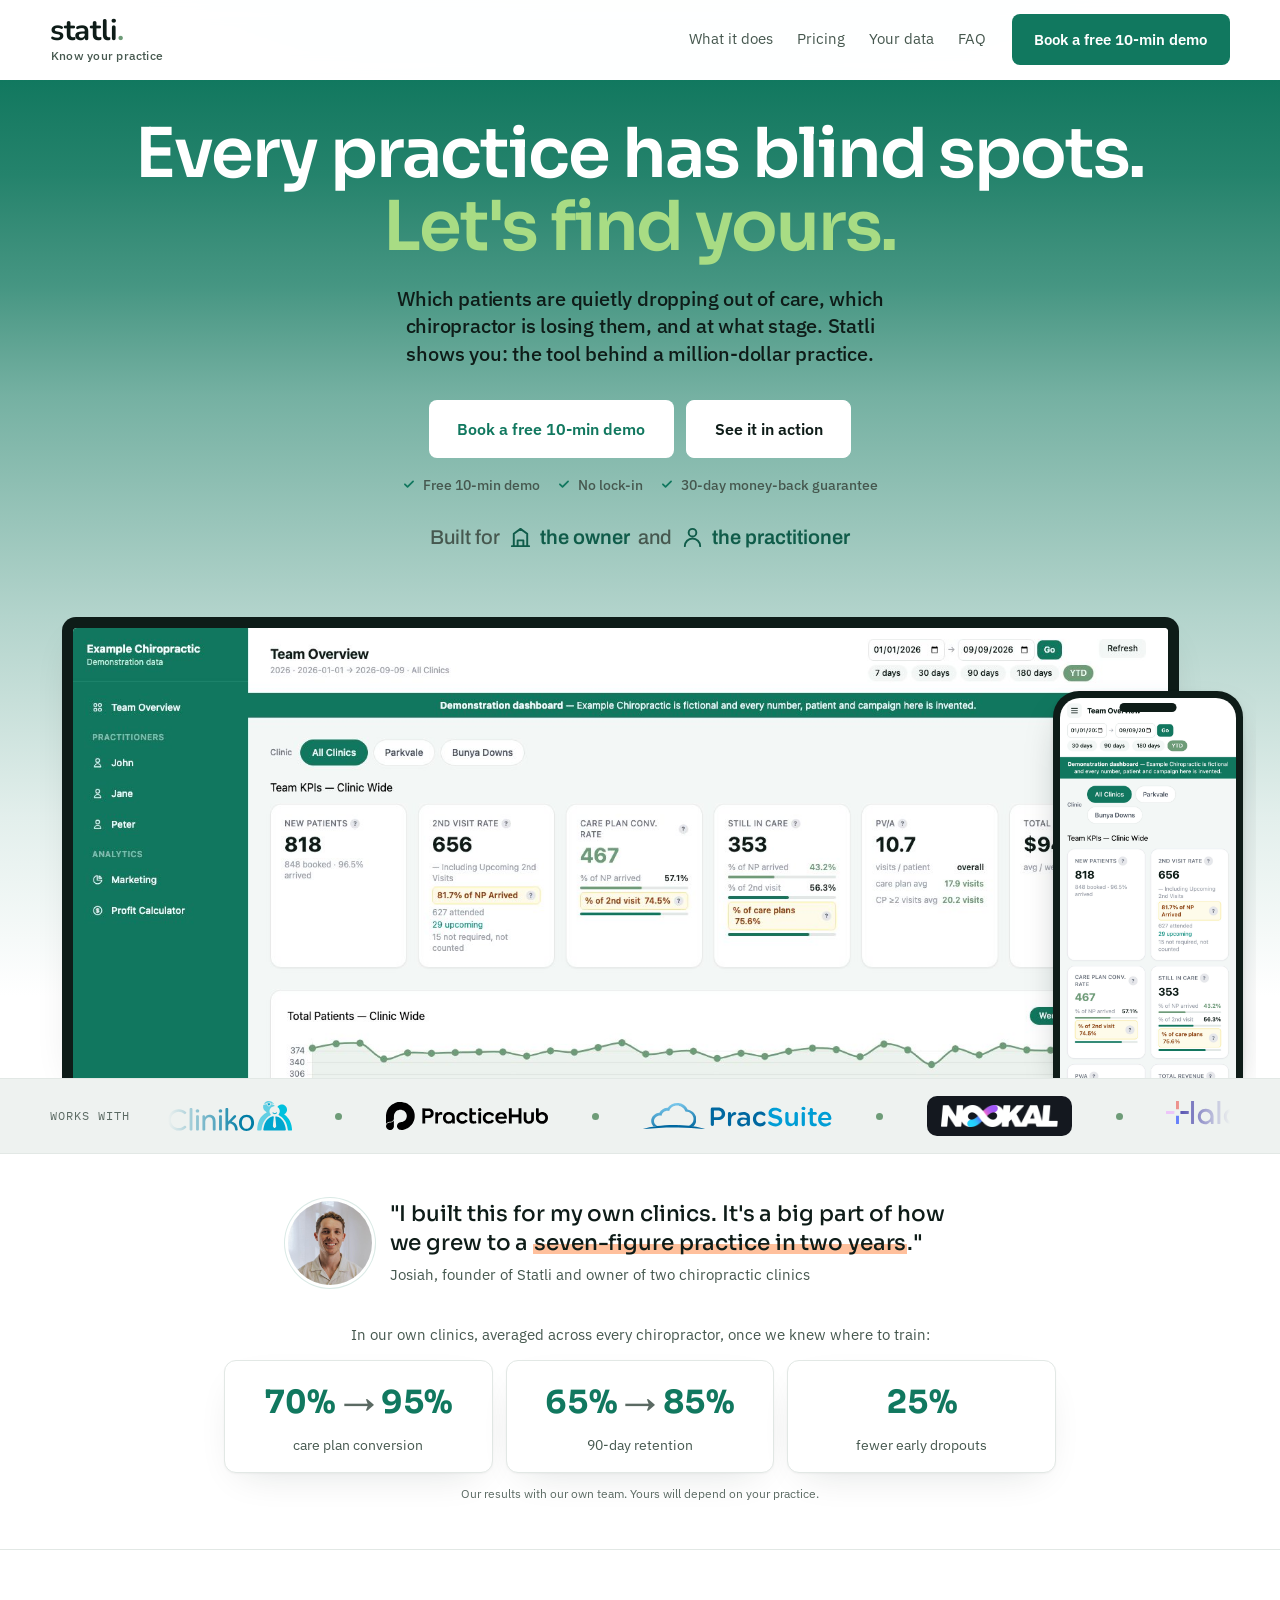
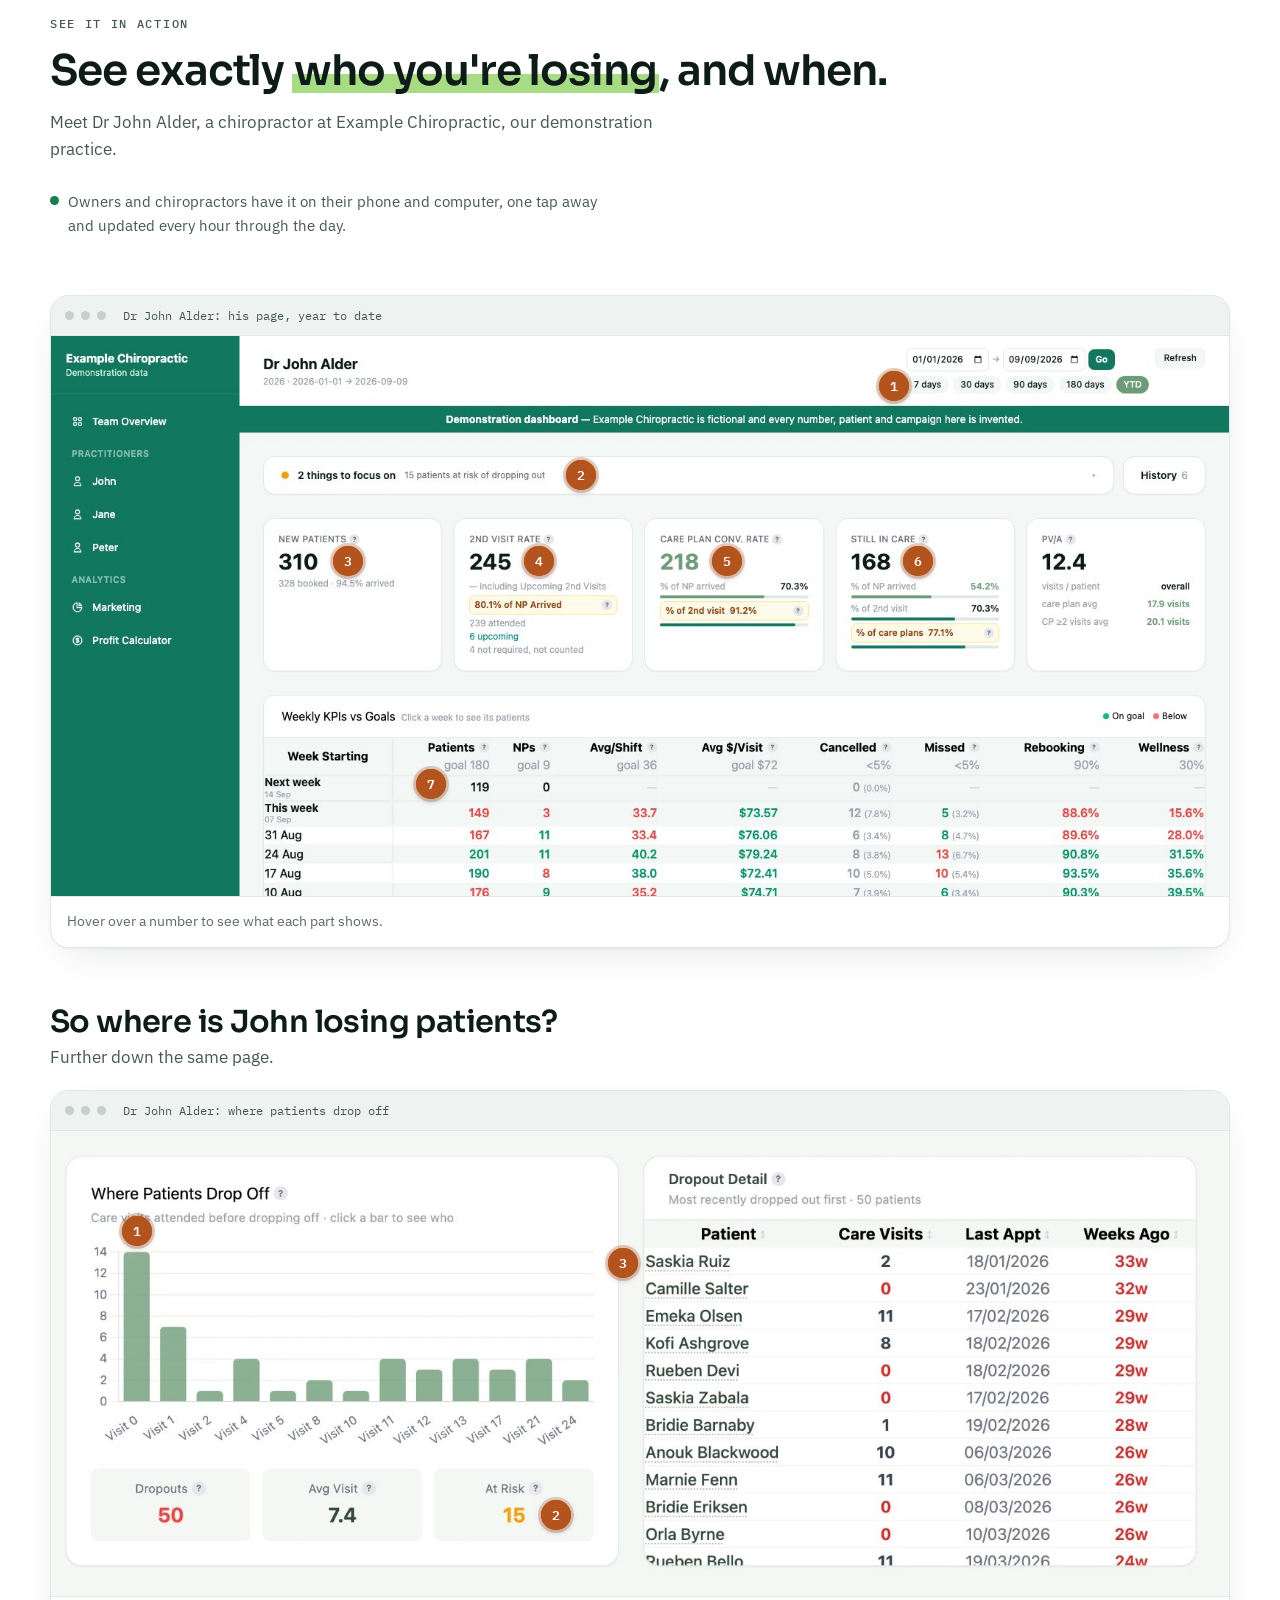
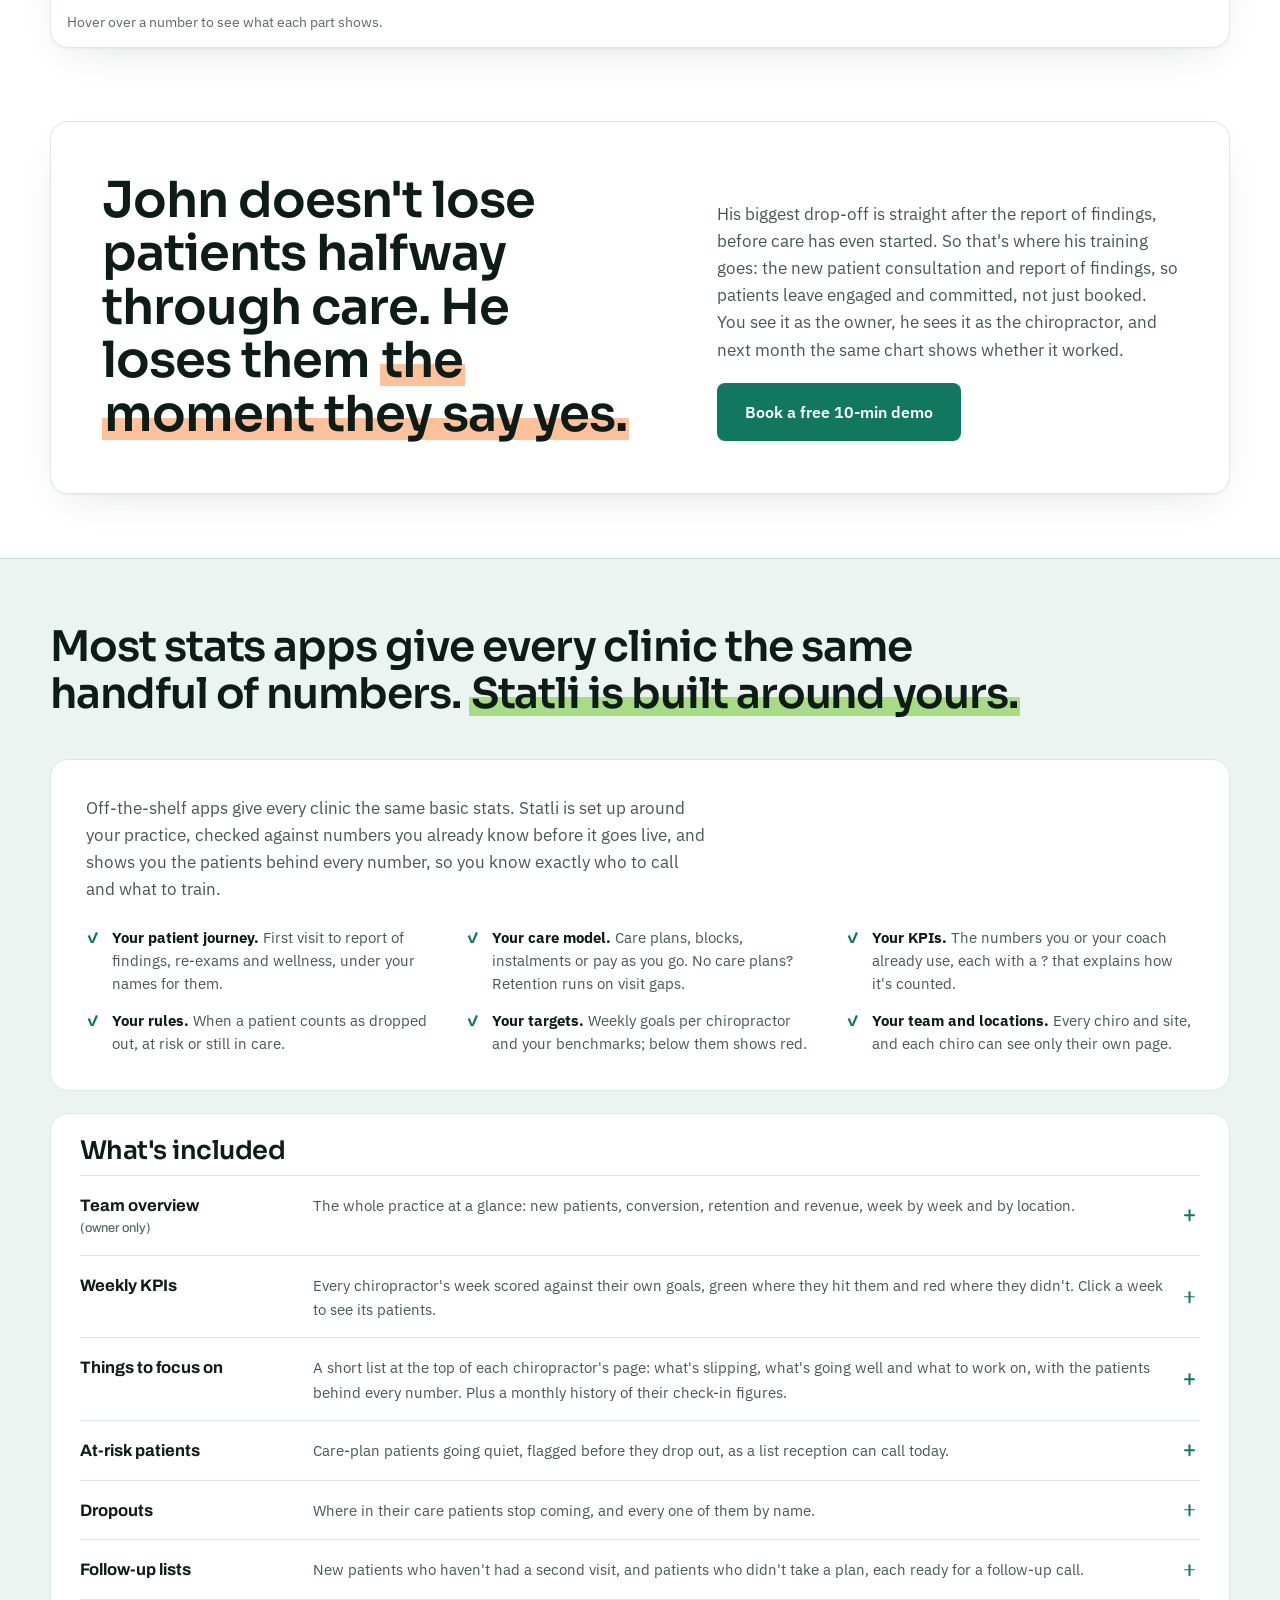
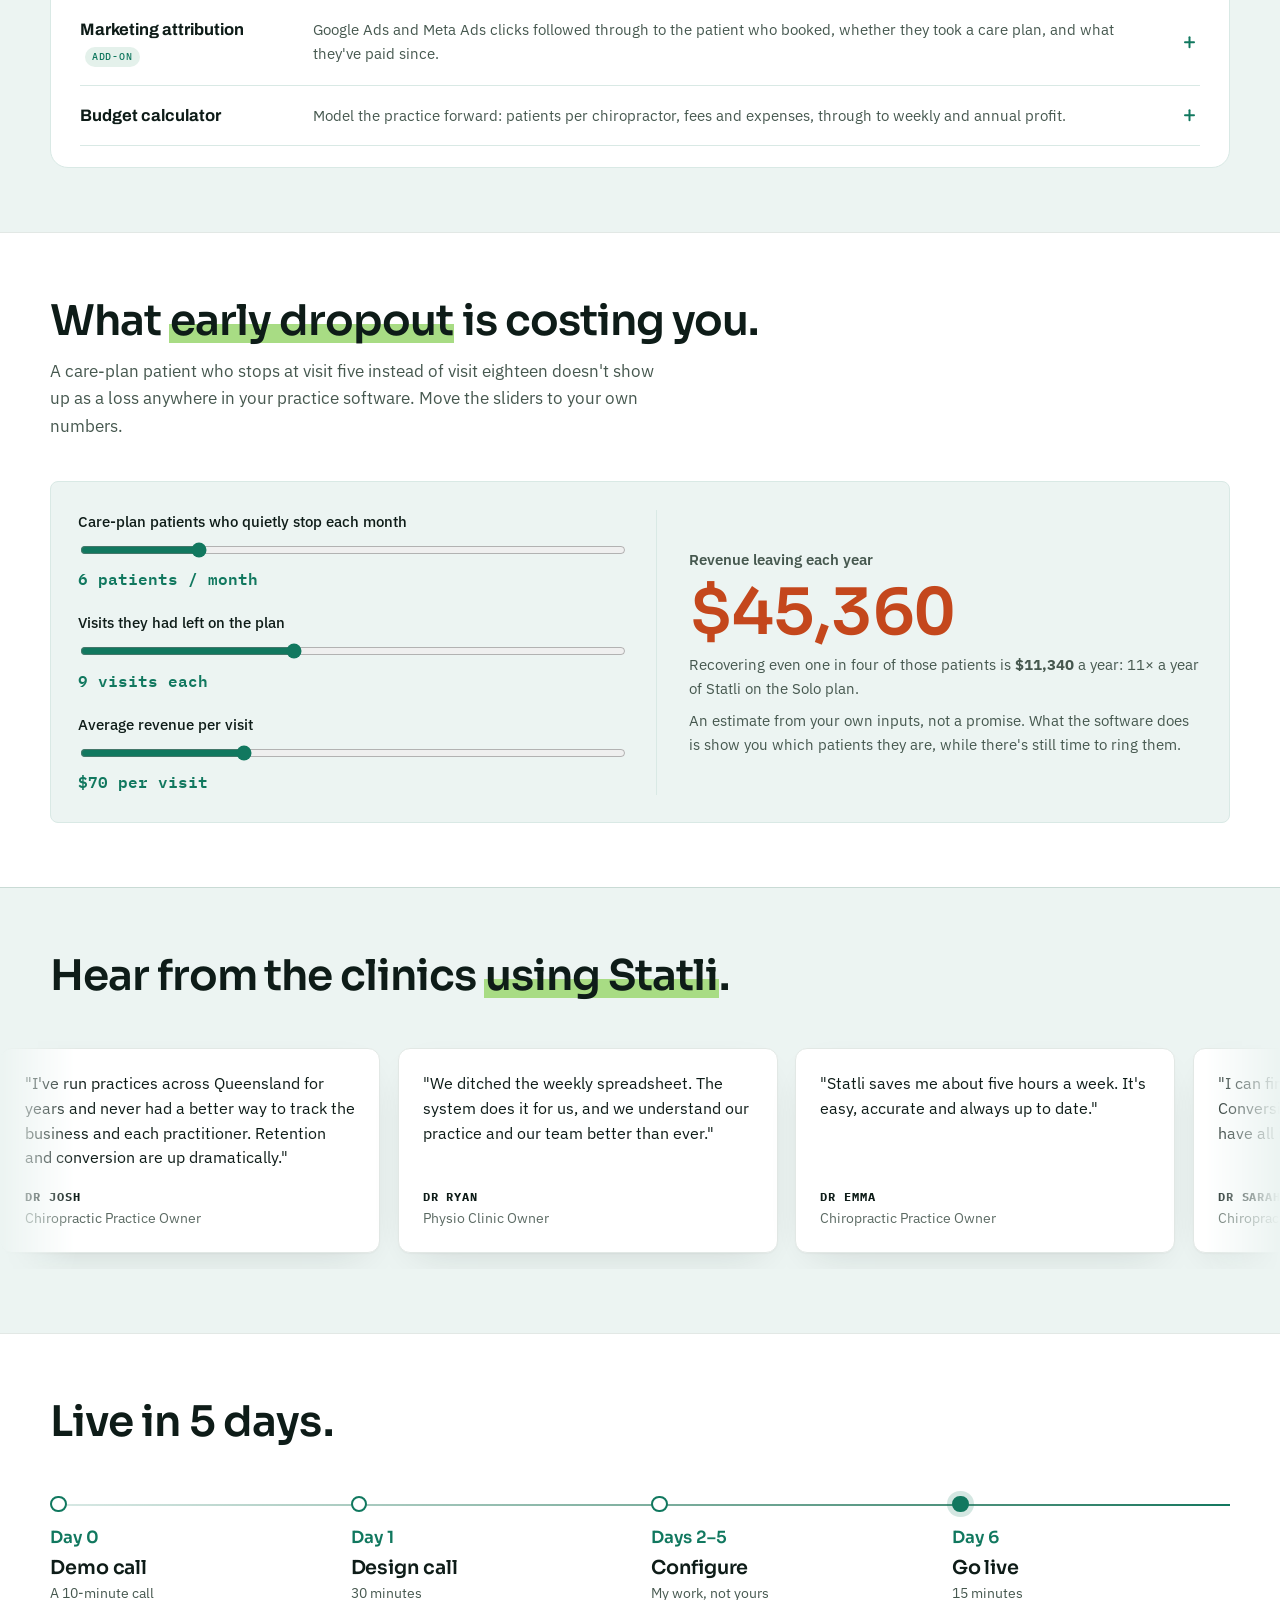
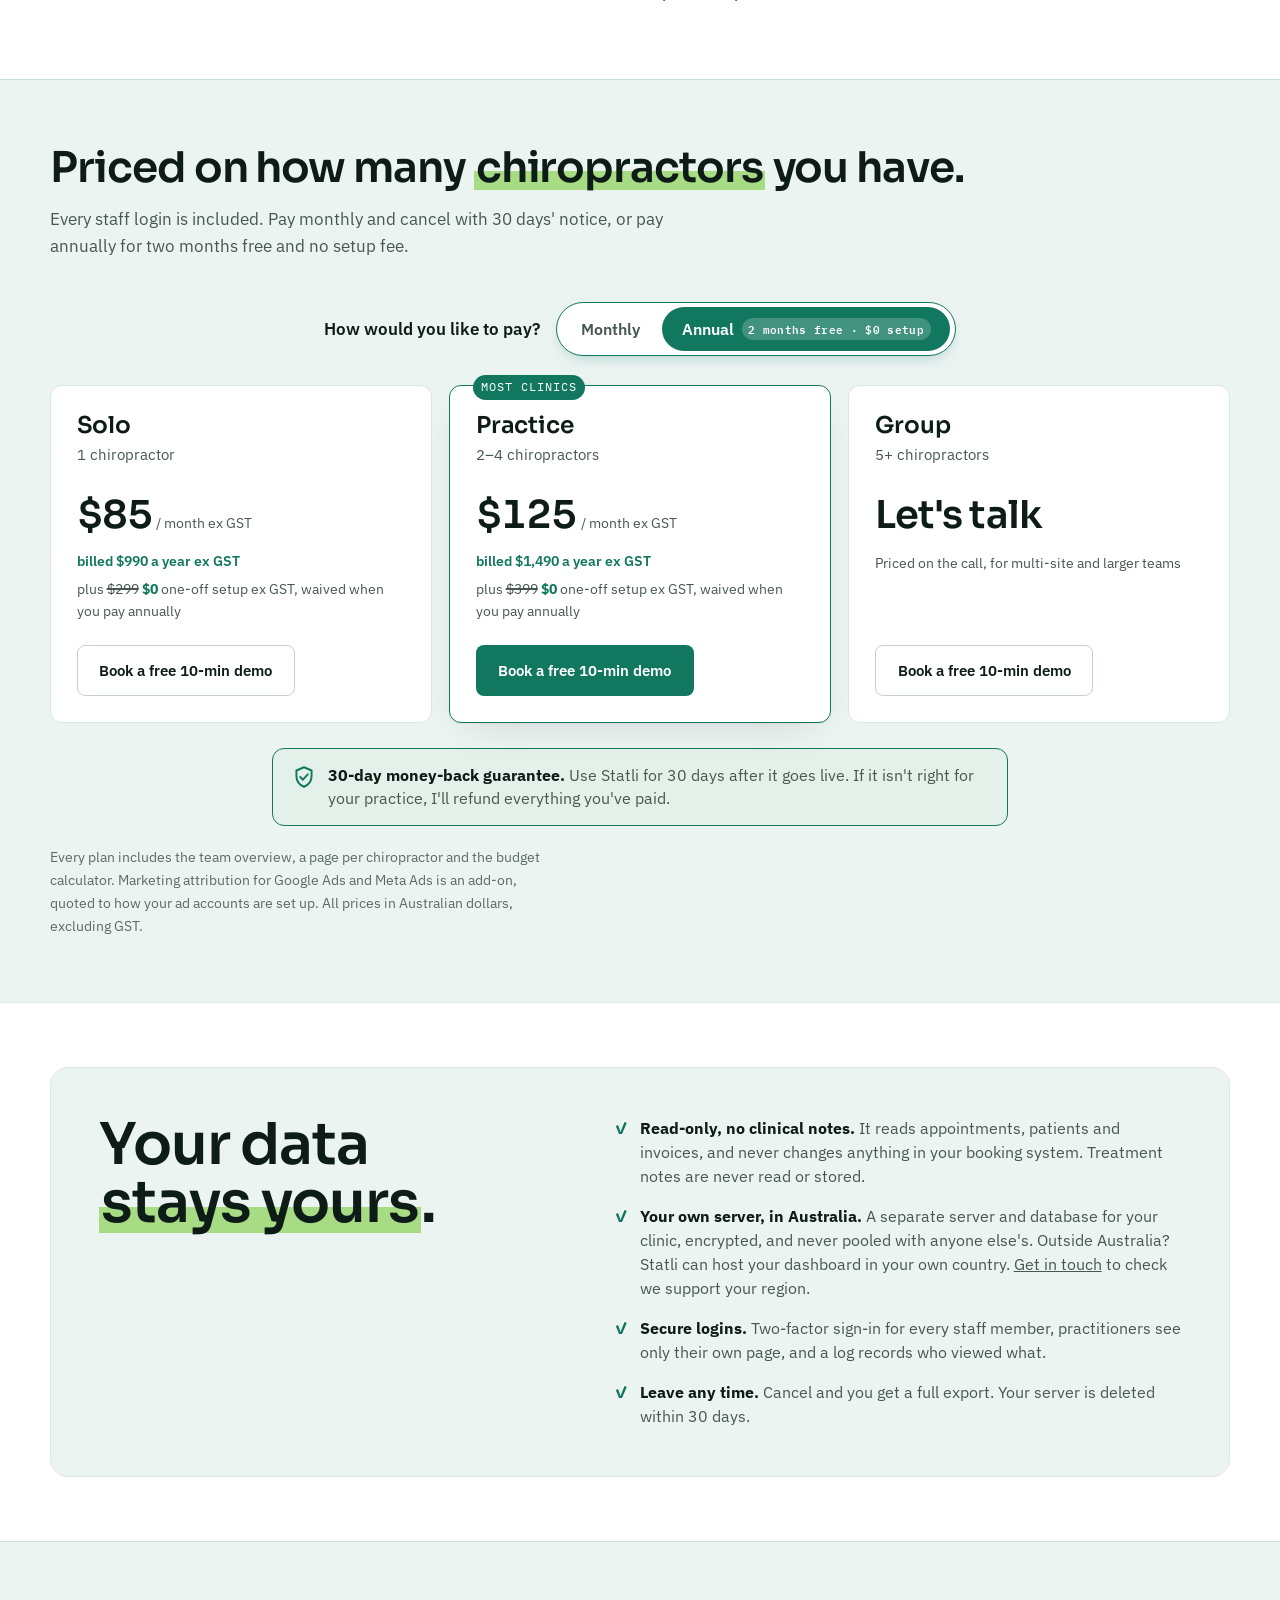
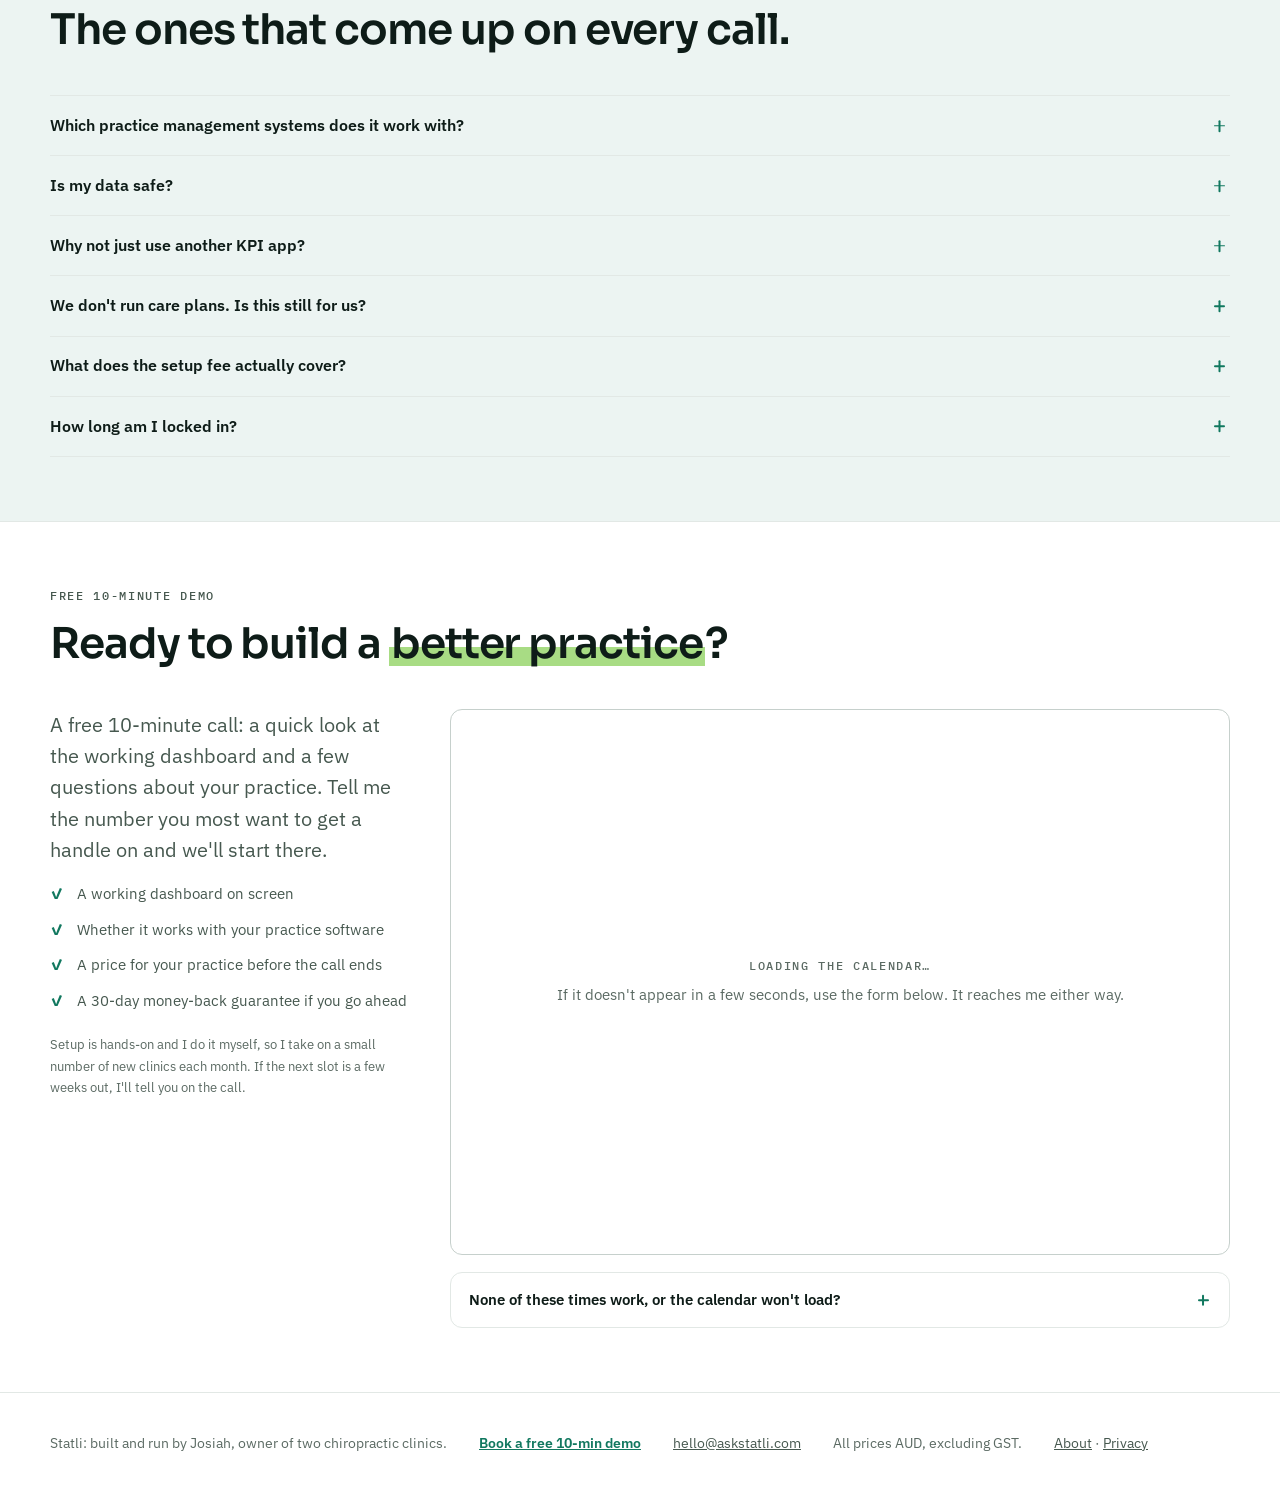
==== commit baa90c11: "Story pin 3: arrived vs booked wording; smooth logo band on phones Co-Authored-By: Claude Opus 5.5 <" ====
--- a/index.html
+++ b/index.html
@@ -33,7 +33,7 @@
 <link rel="preconnect" href="https://fonts.googleapis.com">
 <link rel="preconnect" href="https://fonts.gstatic.com" crossorigin>
 <link rel="stylesheet" href="https://fonts.googleapis.com/css2?family=Archivo:wght@400..800&family=Nunito:wght@700&family=Sora:wght@500;600&family=IBM+Plex+Mono:wght@400;500;600&family=IBM+Plex+Sans:wght@400;500;600&display=swap">
-<link rel="stylesheet" href="/static/css/site.css?v=2ab0f272">
+<link rel="stylesheet" href="/static/css/site.css?v=7057ba06">
 </head>
 <body>
 <a class="skip" href="#main">Skip to content</a>
@@ -120,93 +120,93 @@
           
           <ul class="marquee-set">
             
-            <li class="logo-cliniko"><img src="/static/img/logos/cliniko.svg" alt="Cliniko" height="30" loading="lazy" decoding="async"></li>
-            
-            <li class="logo-practicehub"><img src="/static/img/logos/practicehub.svg" alt="Practice Hub" height="30" loading="lazy" decoding="async"></li>
-            
-            <li class="logo-pracsuite"><img src="/static/img/logos/pracsuite.svg" alt="PracSuite" height="30" loading="lazy" decoding="async"></li>
-            
-            <li class="logo-nookal"><img src="/static/img/logos/nookal.png" alt="Nookal" height="30" loading="lazy" decoding="async"></li>
-            
-            <li class="logo-halaxy"><img src="/static/img/logos/halaxy.svg" alt="Halaxy" height="30" loading="lazy" decoding="async"></li>
-            
-            <li class="logo-google-ads"><img src="/static/img/logos/google-ads.svg" alt="Google Ads" height="30" loading="lazy" decoding="async"></li>
-            
-            <li class="logo-meta"><img src="/static/img/logos/meta.svg" alt="Meta Ads" height="30" loading="lazy" decoding="async"></li>
-            
-            <li class="logo-cliniko rep"><img src="/static/img/logos/cliniko.svg" alt="" height="30" loading="lazy" decoding="async"></li>
-            
-            <li class="logo-practicehub rep"><img src="/static/img/logos/practicehub.svg" alt="" height="30" loading="lazy" decoding="async"></li>
-            
-            <li class="logo-pracsuite rep"><img src="/static/img/logos/pracsuite.svg" alt="" height="30" loading="lazy" decoding="async"></li>
-            
-            <li class="logo-nookal rep"><img src="/static/img/logos/nookal.png" alt="" height="30" loading="lazy" decoding="async"></li>
-            
-            <li class="logo-halaxy rep"><img src="/static/img/logos/halaxy.svg" alt="" height="30" loading="lazy" decoding="async"></li>
-            
-            <li class="logo-google-ads rep"><img src="/static/img/logos/google-ads.svg" alt="" height="30" loading="lazy" decoding="async"></li>
-            
-            <li class="logo-meta rep"><img src="/static/img/logos/meta.svg" alt="" height="30" loading="lazy" decoding="async"></li>
-            
-            <li class="logo-cliniko rep"><img src="/static/img/logos/cliniko.svg" alt="" height="30" loading="lazy" decoding="async"></li>
-            
-            <li class="logo-practicehub rep"><img src="/static/img/logos/practicehub.svg" alt="" height="30" loading="lazy" decoding="async"></li>
-            
-            <li class="logo-pracsuite rep"><img src="/static/img/logos/pracsuite.svg" alt="" height="30" loading="lazy" decoding="async"></li>
-            
-            <li class="logo-nookal rep"><img src="/static/img/logos/nookal.png" alt="" height="30" loading="lazy" decoding="async"></li>
-            
-            <li class="logo-halaxy rep"><img src="/static/img/logos/halaxy.svg" alt="" height="30" loading="lazy" decoding="async"></li>
-            
-            <li class="logo-google-ads rep"><img src="/static/img/logos/google-ads.svg" alt="" height="30" loading="lazy" decoding="async"></li>
-            
-            <li class="logo-meta rep"><img src="/static/img/logos/meta.svg" alt="" height="30" loading="lazy" decoding="async"></li>
+            <li class="logo-cliniko"><img src="/static/img/logos/cliniko.svg" alt="Cliniko" height="30" decoding="async" draggable="false"></li>
+            
+            <li class="logo-practicehub"><img src="/static/img/logos/practicehub.svg" alt="Practice Hub" height="30" decoding="async" draggable="false"></li>
+            
+            <li class="logo-pracsuite"><img src="/static/img/logos/pracsuite.svg" alt="PracSuite" height="30" decoding="async" draggable="false"></li>
+            
+            <li class="logo-nookal"><img src="/static/img/logos/nookal.png" alt="Nookal" height="30" decoding="async" draggable="false"></li>
+            
+            <li class="logo-halaxy"><img src="/static/img/logos/halaxy.svg" alt="Halaxy" height="30" decoding="async" draggable="false"></li>
+            
+            <li class="logo-google-ads"><img src="/static/img/logos/google-ads.svg" alt="Google Ads" height="30" decoding="async" draggable="false"></li>
+            
+            <li class="logo-meta"><img src="/static/img/logos/meta.svg" alt="Meta Ads" height="30" decoding="async" draggable="false"></li>
+            
+            <li class="logo-cliniko rep"><img src="/static/img/logos/cliniko.svg" alt="" height="30" decoding="async" draggable="false"></li>
+            
+            <li class="logo-practicehub rep"><img src="/static/img/logos/practicehub.svg" alt="" height="30" decoding="async" draggable="false"></li>
+            
+            <li class="logo-pracsuite rep"><img src="/static/img/logos/pracsuite.svg" alt="" height="30" decoding="async" draggable="false"></li>
+            
+            <li class="logo-nookal rep"><img src="/static/img/logos/nookal.png" alt="" height="30" decoding="async" draggable="false"></li>
+            
+            <li class="logo-halaxy rep"><img src="/static/img/logos/halaxy.svg" alt="" height="30" decoding="async" draggable="false"></li>
+            
+            <li class="logo-google-ads rep"><img src="/static/img/logos/google-ads.svg" alt="" height="30" decoding="async" draggable="false"></li>
+            
+            <li class="logo-meta rep"><img src="/static/img/logos/meta.svg" alt="" height="30" decoding="async" draggable="false"></li>
+            
+            <li class="logo-cliniko rep"><img src="/static/img/logos/cliniko.svg" alt="" height="30" decoding="async" draggable="false"></li>
+            
+            <li class="logo-practicehub rep"><img src="/static/img/logos/practicehub.svg" alt="" height="30" decoding="async" draggable="false"></li>
+            
+            <li class="logo-pracsuite rep"><img src="/static/img/logos/pracsuite.svg" alt="" height="30" decoding="async" draggable="false"></li>
+            
+            <li class="logo-nookal rep"><img src="/static/img/logos/nookal.png" alt="" height="30" decoding="async" draggable="false"></li>
+            
+            <li class="logo-halaxy rep"><img src="/static/img/logos/halaxy.svg" alt="" height="30" decoding="async" draggable="false"></li>
+            
+            <li class="logo-google-ads rep"><img src="/static/img/logos/google-ads.svg" alt="" height="30" decoding="async" draggable="false"></li>
+            
+            <li class="logo-meta rep"><img src="/static/img/logos/meta.svg" alt="" height="30" decoding="async" draggable="false"></li>
             
           </ul>
           
           <ul class="marquee-set" aria-hidden="true">
             
-            <li class="logo-cliniko"><img src="/static/img/logos/cliniko.svg" alt="" height="30" loading="lazy" decoding="async"></li>
-            
-            <li class="logo-practicehub"><img src="/static/img/logos/practicehub.svg" alt="" height="30" loading="lazy" decoding="async"></li>
-            
-            <li class="logo-pracsuite"><img src="/static/img/logos/pracsuite.svg" alt="" height="30" loading="lazy" decoding="async"></li>
-            
-            <li class="logo-nookal"><img src="/static/img/logos/nookal.png" alt="" height="30" loading="lazy" decoding="async"></li>
-            
-            <li class="logo-halaxy"><img src="/static/img/logos/halaxy.svg" alt="" height="30" loading="lazy" decoding="async"></li>
-            
-            <li class="logo-google-ads"><img src="/static/img/logos/google-ads.svg" alt="" height="30" loading="lazy" decoding="async"></li>
-            
-            <li class="logo-meta"><img src="/static/img/logos/meta.svg" alt="" height="30" loading="lazy" decoding="async"></li>
-            
-            <li class="logo-cliniko rep"><img src="/static/img/logos/cliniko.svg" alt="" height="30" loading="lazy" decoding="async"></li>
-            
-            <li class="logo-practicehub rep"><img src="/static/img/logos/practicehub.svg" alt="" height="30" loading="lazy" decoding="async"></li>
-            
-            <li class="logo-pracsuite rep"><img src="/static/img/logos/pracsuite.svg" alt="" height="30" loading="lazy" decoding="async"></li>
-            
-            <li class="logo-nookal rep"><img src="/static/img/logos/nookal.png" alt="" height="30" loading="lazy" decoding="async"></li>
-            
-            <li class="logo-halaxy rep"><img src="/static/img/logos/halaxy.svg" alt="" height="30" loading="lazy" decoding="async"></li>
-            
-            <li class="logo-google-ads rep"><img src="/static/img/logos/google-ads.svg" alt="" height="30" loading="lazy" decoding="async"></li>
-            
-            <li class="logo-meta rep"><img src="/static/img/logos/meta.svg" alt="" height="30" loading="lazy" decoding="async"></li>
-            
-            <li class="logo-cliniko rep"><img src="/static/img/logos/cliniko.svg" alt="" height="30" loading="lazy" decoding="async"></li>
-            
-            <li class="logo-practicehub rep"><img src="/static/img/logos/practicehub.svg" alt="" height="30" loading="lazy" decoding="async"></li>
-            
-            <li class="logo-pracsuite rep"><img src="/static/img/logos/pracsuite.svg" alt="" height="30" loading="lazy" decoding="async"></li>
-            
-            <li class="logo-nookal rep"><img src="/static/img/logos/nookal.png" alt="" height="30" loading="lazy" decoding="async"></li>
-            
-            <li class="logo-halaxy rep"><img src="/static/img/logos/halaxy.svg" alt="" height="30" loading="lazy" decoding="async"></li>
-            
-            <li class="logo-google-ads rep"><img src="/static/img/logos/google-ads.svg" alt="" height="30" loading="lazy" decoding="async"></li>
-            
-            <li class="logo-meta rep"><img src="/static/img/logos/meta.svg" alt="" height="30" loading="lazy" decoding="async"></li>
+            <li class="logo-cliniko"><img src="/static/img/logos/cliniko.svg" alt="" height="30" decoding="async" draggable="false"></li>
+            
+            <li class="logo-practicehub"><img src="/static/img/logos/practicehub.svg" alt="" height="30" decoding="async" draggable="false"></li>
+            
+            <li class="logo-pracsuite"><img src="/static/img/logos/pracsuite.svg" alt="" height="30" decoding="async" draggable="false"></li>
+            
+            <li class="logo-nookal"><img src="/static/img/logos/nookal.png" alt="" height="30" decoding="async" draggable="false"></li>
+            
+            <li class="logo-halaxy"><img src="/static/img/logos/halaxy.svg" alt="" height="30" decoding="async" draggable="false"></li>
+            
+            <li class="logo-google-ads"><img src="/static/img/logos/google-ads.svg" alt="" height="30" decoding="async" draggable="false"></li>
+            
+            <li class="logo-meta"><img src="/static/img/logos/meta.svg" alt="" height="30" decoding="async" draggable="false"></li>
+            
+            <li class="logo-cliniko rep"><img src="/static/img/logos/cliniko.svg" alt="" height="30" decoding="async" draggable="false"></li>
+            
+            <li class="logo-practicehub rep"><img src="/static/img/logos/practicehub.svg" alt="" height="30" decoding="async" draggable="false"></li>
+            
+            <li class="logo-pracsuite rep"><img src="/static/img/logos/pracsuite.svg" alt="" height="30" decoding="async" draggable="false"></li>
+            
+            <li class="logo-nookal rep"><img src="/static/img/logos/nookal.png" alt="" height="30" decoding="async" draggable="false"></li>
+            
+            <li class="logo-halaxy rep"><img src="/static/img/logos/halaxy.svg" alt="" height="30" decoding="async" draggable="false"></li>
+            
+            <li class="logo-google-ads rep"><img src="/static/img/logos/google-ads.svg" alt="" height="30" decoding="async" draggable="false"></li>
+            
+            <li class="logo-meta rep"><img src="/static/img/logos/meta.svg" alt="" height="30" decoding="async" draggable="false"></li>
+            
+            <li class="logo-cliniko rep"><img src="/static/img/logos/cliniko.svg" alt="" height="30" decoding="async" draggable="false"></li>
+            
+            <li class="logo-practicehub rep"><img src="/static/img/logos/practicehub.svg" alt="" height="30" decoding="async" draggable="false"></li>
+            
+            <li class="logo-pracsuite rep"><img src="/static/img/logos/pracsuite.svg" alt="" height="30" decoding="async" draggable="false"></li>
+            
+            <li class="logo-nookal rep"><img src="/static/img/logos/nookal.png" alt="" height="30" decoding="async" draggable="false"></li>
+            
+            <li class="logo-halaxy rep"><img src="/static/img/logos/halaxy.svg" alt="" height="30" decoding="async" draggable="false"></li>
+            
+            <li class="logo-google-ads rep"><img src="/static/img/logos/google-ads.svg" alt="" height="30" decoding="async" draggable="false"></li>
+            
+            <li class="logo-meta rep"><img src="/static/img/logos/meta.svg" alt="" height="30" decoding="async" draggable="false"></li>
             
           </ul>
           
@@ -274,7 +274,7 @@
                 data-title="Things to focus on." data-body="What&#39;s slipping, what&#39;s going well and what to do about it, with the patients behind every number." aria-label="Things to focus on. What&#39;s slipping, what&#39;s going well and what to do about it, with the patients behind every number.">2</button>
         
         <button type="button" class="pin" style="left:25.2%;top:40.1%" data-area="18,32.5,15.3,27.4"
-                data-title="310 new patients" data-body="booked, and 94.5% of them turned up." aria-label="310 new patients booked, and 94.5% of them turned up.">3</button>
+                data-title="310 new patients" data-body="arrived. 94.5% of those who booked turned up." aria-label="310 new patients arrived. 94.5% of those who booked turned up.">3</button>
         
         <button type="button" class="pin" style="left:41.4%;top:40.1%" data-area="34.2,32.5,15.3,27.4"
                 data-title="245 came back" data-body="for a second visit: 80% of those who arrived." aria-label="245 came back for a second visit: 80% of those who arrived.">4</button>
@@ -293,7 +293,7 @@
       <figcaption class="shot-cap annot-hint"><span class="hint-hover">Hover over a number to see what each part shows.</span><span class="hint-tap">Tap a number, or read them all below.</span></figcaption>
       
       <ol class="annot-legend">
-        <li><strong>Pick the period.</strong> The last 7, 30, 90 or 180 days, or the year so far. This is the year so far.</li><li><strong>Things to focus on.</strong> What&#39;s slipping, what&#39;s going well and what to do about it, with the patients behind every number.</li><li><strong>310 new patients</strong> booked, and 94.5% of them turned up.</li><li><strong>245 came back</strong> for a second visit: 80% of those who arrived.</li><li><strong>218 took a care plan:</strong> 70% of his new patients, 91% of those who came back.</li><li><strong>168 are still in care:</strong> 77% of everyone who started a plan.</li><li><strong>Every week against his own goals.</strong> Green where he hit them, red where he didn&#39;t.</li>
+        <li><strong>Pick the period.</strong> The last 7, 30, 90 or 180 days, or the year so far. This is the year so far.</li><li><strong>Things to focus on.</strong> What&#39;s slipping, what&#39;s going well and what to do about it, with the patients behind every number.</li><li><strong>310 new patients</strong> arrived. 94.5% of those who booked turned up.</li><li><strong>245 came back</strong> for a second visit: 80% of those who arrived.</li><li><strong>218 took a care plan:</strong> 70% of his new patients, 91% of those who came back.</li><li><strong>168 are still in care:</strong> 77% of everyone who started a plan.</li><li><strong>Every week against his own goals.</strong> Green where he hit them, red where he didn&#39;t.</li>
       </ol>
     </figure>
     
--- a/static/css/site.css
+++ b/static/css/site.css
@@ -1068,8 +1068,15 @@
   -webkit-mask-image: linear-gradient(to right, transparent, #000 7%, #000 93%, transparent);
           mask-image: linear-gradient(to right, transparent, #000 7%, #000 93%, transparent);
 }
-.marquee-track { display: flex; width: max-content; animation: marquee 38s linear infinite; }
-.marquee:hover .marquee-track { animation-play-state: paused; }
+.marquee-track { display: flex; width: max-content; animation: marquee 38s linear infinite;
+                 will-change: transform; transform: translate3d(0,0,0); backface-visibility: hidden; }
+/* Pause on hover only with a real mouse: on phones a tap leaves a sticky
+   :hover that froze the band, and iOS then dropped the masked layer. */
+@media (hover: hover) and (pointer: fine) {
+  .marquee:hover .marquee-track { animation-play-state: paused; }
+}
+.marquee { -webkit-tap-highlight-color: transparent; -webkit-user-select: none; user-select: none; }
+@media (hover: none) { .marquee { pointer-events: none; } }
 .marquee-set { display: flex; align-items: center; margin: 0; padding: 0; list-style: none; }
 .marquee-set li {
   display: flex; align-items: center; white-space: nowrap;
@@ -1094,7 +1101,7 @@
   content: ""; width: 7px; height: 7px; border-radius: 50%;
   background: var(--brand-dot); margin-inline: clamp(1.6rem, 3.4vw, 2.8rem);
 }
-@keyframes marquee { to { transform: translateX(-50%); } }
+@keyframes marquee { from { transform: translate3d(0,0,0); } to { transform: translate3d(-50%,0,0); } }
 
 /* Still, and each name once, for anyone who has asked for less motion. */
 @media (prefers-reduced-motion: reduce) {
